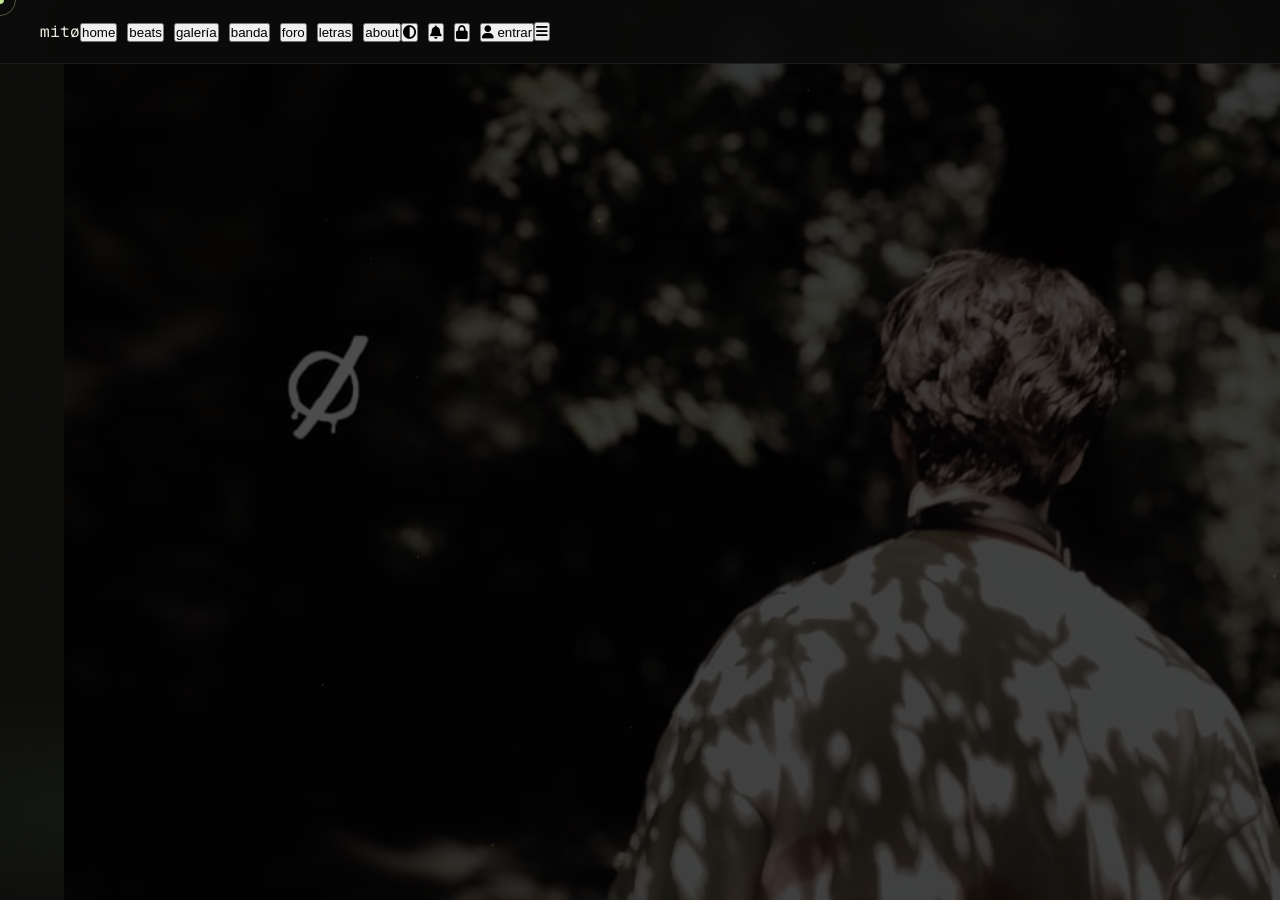
==== index.html @ f9896047 "Update index.html" ====
<!DOCTYPE html>
<html lang="es">
<head>
<meta charset="UTF-8">
<meta name="viewport" content="width=device-width, initial-scale=1.0">
<title>mitø</title>
<style>
/* CRITICAL CSS — carga inmediata */
*{box-sizing:border-box;margin:0;padding:0}
html,body{width:100%;height:100%;overflow:hidden;background:#0b0c0a;font-family:'Geist Mono',monospace;color:#e8eadc;-webkit-font-smoothing:antialiased}
.page{position:absolute;inset:0;opacity:0;pointer-events:none;overflow-y:auto;overflow-x:hidden}
.page.active{opacity:1;pointer-events:all}
#app{position:fixed;top:64px;left:0;right:0;bottom:0;z-index:10}
.top-nav{position:fixed;top:0;left:0;right:0;height:64px;z-index:500;display:flex;align-items:center;padding:0 40px;background:rgba(11,12,10,0.9);backdrop-filter:blur(20px);border-bottom:1px solid rgba(255,255,255,0.07)}
@media(max-width:768px){#app{top:56px;bottom:60px}.top-nav{height:56px;padding:0 16px}.mob-nav{display:flex!important}}
.mob-nav{display:none;position:fixed;bottom:0;left:0;right:0;z-index:500;background:rgba(11,12,10,0.95);border-top:1px solid rgba(255,255,255,0.07);height:60px;align-items:center;justify-content:space-around}
</style>
<link rel="preconnect" href="https://fonts.googleapis.com">
<link href="https://fonts.googleapis.com/css2?family=Instrument+Serif:ital@0;1&family=Geist+Mono:wght@300;400;500&display=swap" rel="stylesheet">
<link rel="stylesheet" href="https://cdnjs.cloudflare.com/ajax/libs/font-awesome/6.5.0/css/all.min.css">
<link rel="stylesheet" href="styles.css?v=2">
<script src="https://cdn.jsdelivr.net/npm/@supabase/supabase-js@2"></script>
</head>
<body>

<div class="noise"></div>
<div class="bg-gradient" id="bg-grad"></div>
<div id="mito-cursor"></div>
<div id="mito-cursor-ring"></div>

<!-- TOP NAV -->
<nav class="top-nav">
  <div class="nav-logo" onclick="go('home')">mit<span class="o">ø</span></div>
  <div class="nav-links">
    <button class="nav-link" onclick="go('home',this)">home</button>
    <button class="nav-link" onclick="go('beats',this)">beats</button>
    <button class="nav-link" onclick="go('galeria',this)">galería</button>
    <button class="nav-link" onclick="go('banda',this)">banda</button>
    <button class="nav-link" onclick="go('foro',this)">foro</button>
    <button class="nav-link" onclick="go('letras',this)">letras</button>
    <button class="nav-link" onclick="go('about',this)">about</button>
  </div>
  <div class="nav-right">
    <div id="online-dot" style="display:none" title="usuarios en línea">
      <span class="online-pulse"></span>
      <span id="online-count" style="font-size:10px;color:var(--text-dim)">0</span>
    </div>
    <button class="nav-icon-btn" onclick="toggleTheme()"><i class="fa-solid fa-circle-half-stroke"></i></button>
    <button class="nav-icon-btn" id="notif-btn" onclick="toggleNotificaciones()" style="position:relative">
      <i class="fa-solid fa-bell"></i>
      <span id="notif-badge" style="display:none;position:absolute;top:4px;right:4px;width:7px;height:7px;border-radius:50%;background:var(--accent)"></span>
    </button>
    <button class="nav-lock-btn" id="nav-lock-btn" onclick="openLogin('privado')"><i class="fa-solid fa-lock"></i></button>
    <button class="nav-auth-btn" id="btn-auth" onclick="go('auth')"><i class="fa-solid fa-user"></i> entrar</button>
  </div>
  <button class="nav-burger" onclick="toggleMobMenu()"><i class="fa-solid fa-bars"></i></button>
</nav>

<!-- MOBILE NAV -->
<nav class="mob-nav">
  <button class="mob-btn" onclick="go('home',this)"><i class="fa-solid fa-house"></i><span>home</span></button>
  <button class="mob-btn" onclick="go('beats',this)"><i class="fa-solid fa-music"></i><span>beats</span></button>
  <button class="mob-btn" onclick="go('galeria',this)"><i class="fa-solid fa-images"></i><span>galería</span></button>
  <button class="mob-btn" onclick="go('foro',this)"><i class="fa-solid fa-comments"></i><span>foro</span></button>
  <button class="mob-btn" onclick="go('letras',this)"><i class="fa-solid fa-microphone"></i><span>letras</span></button>
  <button class="mob-btn" id="mob-auth-btn" onclick="go('auth',this)"><i class="fa-solid fa-user"></i><span>yo</span></button>
</nav>

<!-- MOB DROPDOWN -->
<div id="mob-menu" style="display:none;position:fixed;top:56px;left:0;right:0;background:var(--bg2);border-bottom:1px solid var(--card-b);z-index:499;padding:8px 0">
  <button class="mob-menu-btn" onclick="go('banda',null,true)">banda</button>
  <button class="mob-menu-btn" onclick="go('about',null,true)">about</button>
  <button class="mob-menu-btn" onclick="go('soporte',null,true)">soporte</button>
  <button class="mob-menu-btn" id="mob-lock-btn" onclick="openLogin('privado');toggleMobMenu()"><i class="fa-solid fa-lock"></i> privado</button>
</div>

<main id="app">

<!-- HOME -->
<section id="home" class="page active">
  <div class="hero">
    <div class="hero-img-wrap">
      <img src="./hero.jpg" id="hero-img" class="hero-img" alt="" onerror="this.style.display='none'">
      <div class="hero-overlay"></div>
      <div class="hero-overlay2"></div>
    </div>
    <div class="hero-content">
      <p class="hero-tag">artista independiente · toledo</p>
      <h1 class="hero-title">mit<span class="o">ø</span></h1>
      <p class="hero-sub">beats experimentales. sonido propio.</p>
      <div class="hero-btns">
        <button class="btn-primary" onclick="go('beats',document.querySelector('.nav-link:nth-child(2)'))">
          <i class="fa-solid fa-play"></i> escuchar beats
        </button>
        <div class="social-row">
          <a href="https://open.spotify.com/intl-es/artist/4X30sxD8cwQIG0ahzSiaJV" target="_blank"><i class="fa-brands fa-spotify"></i></a>
          <a href="https://www.instagram.com/mit0.wav" target="_blank"><i class="fa-brands fa-instagram"></i></a>
          <a href="https://www.youtube.com/@mit%C3%B8wav" target="_blank"><i class="fa-brands fa-youtube"></i></a>
        </div>
      </div>
    </div>
  </div>
  <div class="home-beats-section">
    <div class="section-row">
      <h2 class="section-title">últimos beats</h2>
      <button class="link-btn" onclick="go('beats',document.querySelector('.nav-link:nth-child(2)'))">ver todos →</button>
    </div>
    <div id="home-beats" class="beats-list"></div>
  </div>
</section>

<!-- BEATS -->
<section id="beats" class="page">
  <div class="page-wrap">
    <div class="section-row" style="margin-bottom:28px">
      <h2 class="section-title">beats</h2>
      <button class="reload-btn" onclick="cargarBeats('beats-list',false)"><i class="fa-solid fa-rotate-right"></i></button>
    </div>
    <!-- FILTROS -->
    <div class="filters-bar">
      <div class="filter-search-wrap">
        <i class="fa-solid fa-magnifying-glass"></i>
        <input type="text" id="filter-nombre" placeholder="buscar beat..." class="filter-field" oninput="filtrarBeats()">
      </div>
      <div class="filter-row">
        <div class="filter-group">
          <label>bpm</label>
          <div class="filter-range">
            <input type="number" id="filter-bpm-min" placeholder="min" class="filter-field filter-sm" oninput="filtrarBeats()">
            <span>—</span>
            <input type="number" id="filter-bpm-max" placeholder="max" class="filter-field filter-sm" oninput="filtrarBeats()">
          </div>
        </div>
        <div class="filter-group">
          <label>tono</label>
          <select id="filter-tono" class="filter-field" onchange="filtrarBeats()">
            <option value="">todos</option>
            <option>Am</option><option>A</option><option>Bm</option><option>B</option>
            <option>Cm</option><option>C</option><option>Dm</option><option>D</option>
            <option>Em</option><option>E</option><option>Fm</option><option>F</option>
            <option>Gm</option><option>G</option><option>C#m</option><option>C#</option>
            <option>F#m</option><option>F#</option>
          </select>
        </div>
        <div class="filter-group">
          <label>género</label>
          <input type="text" id="filter-genero" placeholder="trap, lo-fi..." class="filter-field" oninput="filtrarBeats()">
        </div>
        <button class="filter-clear" onclick="resetFiltros()">✕ limpiar</button>
      </div>
      <p id="filter-results" style="font-size:10px;color:var(--accent);min-height:14px;margin-top:4px"></p>
    </div>
    <div id="beats-list" class="beats-list"></div>
  </div>
</section>

<!-- GALERÍA -->
<section id="galeria" class="page">
  <div class="page-wrap">
    <div class="section-row" style="margin-bottom:28px">
      <h2 class="section-title">galería</h2>
      <button class="reload-btn" onclick="cargarGaleria()"><i class="fa-solid fa-rotate-right"></i></button>
    </div>
    <div id="galeria-grid" class="galeria-grid"></div>
  </div>
</section>

<!-- BANDA -->
<section id="banda" class="page">
  <div class="page-wrap">
    <h2 class="section-title" style="margin-bottom:28px">la banda</h2>
    <div id="banda-grid" class="banda-grid"></div>
    <div class="card" style="margin-top:8px">
      <h3 style="font-family:'Instrument Serif',serif;font-style:italic;font-size:20px;margin-bottom:4px">únete a la banda</h3>
      <p style="font-size:11px;color:var(--text-dim);margin-bottom:16px">¿crees que encajas? mándanos tu solicitud</p>
      <div id="solicitud-content"></div>
    </div>
  </div>
</section>

<!-- FORO -->
<section id="foro" class="page">
  <div class="page-wrap"><div id="foro-content"></div></div>
</section>

<!-- LETRAS -->
<section id="letras" class="page">
  <div class="page-wrap">
    <div class="section-row" style="margin-bottom:28px">
      <h2 class="section-title">letras</h2>
      <button class="reload-btn" onclick="cargarLetras()"><i class="fa-solid fa-rotate-right"></i></button>
    </div>
    <div id="letras-list"></div>
  </div>
</section>

<!-- ABOUT -->
<section id="about" class="page">
  <div class="about-layout">
    <div class="about-img-col">
      <img src="./hero.jpg" class="about-img" alt="" onerror="this.style.display='none'">
    </div>
    <div class="about-text-col">
      <p class="hero-tag">sobre mí</p>
      <h2 class="about-title">mit<span class="o">ø</span></h2>
      <p class="about-bio">Soy <strong>mitø</strong>, productor y artista independiente de Toledo.<br><br>Hago música personal que normalmente trata de tener un significado profundo detrás. Priorizo hablar de cosas personales y no inventadas, buscando expresarme y sentirme conectado con la gente que me escuche.</p>
      <div class="social-row">
        <a href="https://open.spotify.com/intl-es/artist/4X30sxD8cwQIG0ahzSiaJV" target="_blank"><i class="fa-brands fa-spotify"></i></a>
        <a href="https://www.instagram.com/mit0.wav" target="_blank"><i class="fa-brands fa-instagram"></i></a>
        <a href="https://www.youtube.com/@mit%C3%B8wav" target="_blank"><i class="fa-brands fa-youtube"></i></a>
      </div>
    </div>
  </div>
</section>

<!-- SOPORTE -->
<section id="soporte" class="page">
  <div class="page-wrap" style="max-width:520px">
    <h2 class="section-title" style="margin-bottom:8px">soporte</h2>
    <p style="font-size:13px;color:var(--text-dim);margin-bottom:32px">¿algo no funciona? escríbeme.</p>
    <div style="display:flex;flex-direction:column;gap:10px">
      <a href="mailto:mit0wavv@gmail.com?subject=mitø web — soporte" class="soporte-opt">
        <div class="soporte-icon"><i class="fa-solid fa-envelope"></i></div>
        <div><div style="font-family:'Instrument Serif',serif;font-style:italic;font-size:16px">email</div><div style="font-size:11px;color:var(--text-dim);margin-top:2px">mit0wavv@gmail.com</div></div>
      </a>
      <a href="https://www.instagram.com/mit0.wav" target="_blank" class="soporte-opt">
        <div class="soporte-icon"><i class="fa-brands fa-instagram"></i></div>
        <div><div style="font-family:'Instrument Serif',serif;font-style:italic;font-size:16px">instagram</div><div style="font-size:11px;color:var(--text-dim);margin-top:2px">@mit0.wav</div></div>
      </a>
    </div>
  </div>
</section>

<!-- AUTH -->
<section id="auth" class="page">
  <div class="auth-wrap">
    <div class="auth-card">
      <div class="auth-logo">mit<span class="o">ø</span></div>
      <p style="text-align:center;font-size:11px;color:var(--text-dim);margin-top:-8px">comunidad · únete</p>
      <div class="auth-tabs">
        <button class="auth-tab active" onclick="switchAuthTab('login',this)">entrar</button>
        <button class="auth-tab" onclick="switchAuthTab('register',this)">registrarse</button>
      </div>
      <div id="auth-login" class="auth-form">
        <input type="text" id="login-email" placeholder="email o usuario" class="field" onkeydown="if(event.key==='Enter')document.getElementById('login-password').focus()">
        <input type="password" id="login-password" placeholder="contraseña" class="field" onkeydown="if(event.key==='Enter')doLogin()">
        <button class="btn-primary full" onclick="doLogin()">entrar</button>
        <button onclick="abrirOlvidePass()" class="link-btn" style="text-align:center">¿olvidaste tu contraseña?</button>
        <p class="auth-msg" id="login-msg"></p>
      </div>
      <div id="auth-reset" class="auth-form" style="display:none;flex-direction:column;gap:10px">
        <p style="font-size:11px;color:var(--text-dim);text-align:center;line-height:1.7">introduce tu email y te mandamos un enlace.</p>
        <input type="email" id="reset-email" placeholder="tu email" class="field">
        <button class="btn-primary full" onclick="doReset()">enviar enlace</button>
        <button onclick="cerrarReset()" class="link-btn" style="text-align:center">← volver</button>
        <p class="auth-msg" id="reset-msg"></p>
      </div>
      <div id="auth-register" class="auth-form hidden">
        <input type="email" id="reg-email" placeholder="email" class="field">
        <input type="text" id="reg-username" placeholder="nombre de usuario" class="field">
        <input type="password" id="reg-password" placeholder="contraseña (mín. 6)" class="field">
        <button class="btn-primary full" onclick="doRegister()">crear cuenta</button>
        <p class="auth-msg" id="reg-msg"></p>
      </div>
    </div>
  </div>
</section>

<!-- PERFIL -->
<section id="perfil" class="page">
  <div class="page-wrap" style="max-width:560px"><div id="perfil-content"></div></div>
</section>

<!-- PRIVADO -->
<section id="privado" class="page">
  <div class="privado-wrap">
    <div class="privado-sidebar">
      <div class="privado-logo"><i class="fa-solid fa-lock-open"></i> zona privada</div>
      <nav class="privado-nav">
        <button class="p-nav-btn active" onclick="switchPrivado('beats',this)"><i class="fa-solid fa-music"></i> beats</button>
        <button class="p-nav-btn" onclick="switchPrivado('galeria-priv',this)"><i class="fa-solid fa-images"></i> subir foto</button>
        <button class="p-nav-btn" onclick="switchPrivado('galeria-edit',this)"><i class="fa-solid fa-pen-to-square"></i> editar galería</button>
        <button class="p-nav-btn" onclick="switchPrivado('ambient',this)"><i class="fa-solid fa-headphones"></i> música fondo</button>
        <button class="p-nav-btn" onclick="switchPrivado('letras-priv',this)"><i class="fa-solid fa-microphone"></i> letras</button>
        <button class="p-nav-btn" onclick="switchPrivado('accesos',this)"><i class="fa-solid fa-key"></i> accesos</button>
        <button class="p-nav-btn" onclick="switchPrivado('banda-priv',this)"><i class="fa-solid fa-users"></i> banda</button>
        <button class="p-nav-btn" onclick="switchPrivado('solicitudes',this)"><i class="fa-solid fa-inbox"></i> solicitudes</button>
        <button class="p-nav-btn" onclick="switchPrivado('todos-beats',this)"><i class="fa-solid fa-list"></i> todos los beats</button>
      </nav>
      <button class="btn-secondary" onclick="go('home')" style="margin-top:auto;width:100%;font-size:10px">← salir</button>
    </div>
    <div class="privado-content">

      <div class="p-panel active" id="panel-beats">
        <h2 class="p-title">subir beat</h2>
        <div class="upload-form">
          <div class="field-row"><input type="text" id="beat-title" placeholder="nombre del beat" class="field"><input type="text" id="beat-genre" placeholder="género" class="field"></div>
          <div class="field-row"><input type="number" id="beat-bpm" placeholder="bpm" class="field" style="max-width:100px"><input type="text" id="beat-tono" placeholder="tono (Am)" class="field" style="max-width:100px"></div>
          <div class="insps-wrap"><div class="insps-tags" id="insps-tags"></div>
            <div class="field-row"><input type="text" id="insp-input" placeholder="añadir inspiración..." class="field" onkeydown="if(event.key==='Enter'||event.key===','){event.preventDefault();añadirInsp()}"><button class="btn-secondary" onclick="añadirInsp()"><i class="fa-solid fa-plus"></i></button></div>
          </div>
          <label class="file-label" onclick="abrirCrop('cover')"><i class="fa-solid fa-image"></i><span id="cover-name-label">cover 1:1 — click para recortar</span></label>
          <label class="file-label"><i class="fa-solid fa-file-audio"></i><span id="file-name-label">elige un archivo de audio</span><input type="file" id="audio-file" accept="audio/*" onchange="updateFileName(this)"></label>
          <div class="vis-row">
            <span style="font-size:10px;color:var(--text-dim)">visibilidad:</span>
            <button class="vis-btn active" id="vis-publico" onclick="setVisibilidad(false)"><i class="fa-solid fa-globe"></i> público</button>
            <button class="vis-btn" id="vis-privado" onclick="setVisibilidad(true)"><i class="fa-solid fa-lock"></i> privado</button>
          </div>
          <button class="btn-primary" onclick="subirBeat()">subir beat 🔥</button>
        </div>
      </div>

      <div class="p-panel" id="panel-galeria-priv">
        <h2 class="p-title">subir a galería</h2>
        <div class="upload-form">
          <div class="vis-row">
            <button class="vis-btn active" id="galeria-tipo-foto" onclick="setGaleriaTipo('foto')"><i class="fa-solid fa-image"></i> foto</button>
            <button class="vis-btn" id="galeria-tipo-video" onclick="setGaleriaTipo('video')"><i class="fa-solid fa-video"></i> vídeo</button>
          </div>
          <div id="galeria-foto-input"><label class="file-label" onclick="abrirCrop('galeria')"><i class="fa-solid fa-image"></i><span id="galeria-file-label">elige una foto — recorte libre</span></label></div>
          <div id="galeria-video-input" style="display:none"><label class="file-label"><i class="fa-solid fa-video"></i><span id="galeria-video-label">elige un vídeo</span><input type="file" id="galeria-video" accept="video/*" onchange="document.getElementById('galeria-video-label').textContent=this.files[0]?.name||'elige un vídeo'"></label></div>
          <input type="text" id="galeria-caption" placeholder="descripción (opcional)" class="field">
          <button class="btn-primary" onclick="subirGaleria()">subir</button>
        </div>
      </div>

      <div class="p-panel" id="panel-galeria-edit">
        <h2 class="p-title">editar galería</h2>
        <div id="galeria-admin-list" class="galeria-admin-grid"></div>
      </div>

      <div class="p-panel" id="panel-ambient">
        <h2 class="p-title">música de fondo</h2>
        <div class="upload-form">
          <input type="text" id="ambient-title" placeholder="título de la canción" class="field">
          <label class="file-label"><i class="fa-solid fa-file-audio"></i><span id="ambient-file-label">elige un audio</span><input type="file" id="ambient-file" accept="audio/*" onchange="document.getElementById('ambient-file-label').textContent=this.files[0]?.name||'elige un audio'"></label>
          <button class="btn-primary" onclick="subirAmbient()">añadir canción</button>
        </div>
      </div>

      <div class="p-panel" id="panel-letras-priv">
        <h2 class="p-title">letras</h2>
        <div class="upload-form" style="margin-bottom:24px">
          <div class="field-row"><input type="text" id="letra-titulo" placeholder="título de la canción" class="field"><input type="text" id="letra-artista" placeholder="artista (mitø por defecto)" class="field"></div>
          <input type="url" id="letra-enlace" placeholder="enlace a spotify, youtube... (opcional)" class="field">
          <label class="file-label" onclick="abrirCrop('letra-cover')"><i class="fa-solid fa-image"></i><span id="letra-cover-label">portada 1:1 — click para recortar</span></label>
          <textarea id="letra-texto" placeholder="escribe la letra aquí, verso a verso..." class="field" rows="12" style="font-family:'Instrument Serif',serif;font-size:14px;line-height:1.9;resize:vertical;min-height:200px"></textarea>
          <button class="btn-primary" onclick="subirLetra()"><i class="fa-solid fa-paper-plane"></i> publicar letra</button>
          <p class="auth-msg" id="letra-msg"></p>
        </div>
        <div id="letras-admin-list" class="stack-list"></div>
      </div>

      <div class="p-panel" id="panel-accesos">
        <h2 class="p-title">accesos privados</h2>
        <div class="upload-form" style="margin-bottom:16px">
          <div class="field-row"><input type="email" id="nuevo-acceso-email" placeholder="email@ejemplo.com" class="field"><button class="btn-primary" onclick="añadirAcceso()" style="white-space:nowrap"><i class="fa-solid fa-plus"></i></button></div>
          <p class="auth-msg" id="acceso-msg"></p>
        </div>
        <div id="accesos-list" class="stack-list"></div>
      </div>

      <div class="p-panel" id="panel-banda-priv">
        <h2 class="p-title">miembros de la banda</h2>
        <div class="upload-form" style="margin-bottom:16px">
          <div class="field-row"><input type="email" id="banda-email" placeholder="email del miembro" class="field"><button class="btn-primary" onclick="añadirMiembroBanda()" style="white-space:nowrap"><i class="fa-solid fa-user-plus"></i></button></div>
          <p class="auth-msg" id="banda-msg"></p>
        </div>
      </div>

      <div class="p-panel" id="panel-solicitudes">
        <h2 class="p-title">solicitudes</h2>
        <div id="solicitudes-admin" class="stack-list"></div>
      </div>

      <div class="p-panel" id="panel-todos-beats">
        <h2 class="p-title">todos los beats</h2>
        <div id="admin-list" class="beats-list"></div>
      </div>

    </div>
  </div>
</section>

</main>

<!-- OVERLAYS -->
<div id="login-overlay" onclick="if(event.target===this)cerrarLogin()">
  <div id="login-box">
    <button class="close-btn" onclick="cerrarLogin()">✕</button>
    <div class="lock-icon"><i class="fa-solid fa-lock"></i></div>
    <h2 style="font-family:'Instrument Serif',serif;font-style:italic;font-size:22px;font-weight:400">acceso privado</h2>
    <p style="font-size:10px;color:var(--text-dim)">solo para la banda</p>
    <input type="password" id="clave-input" placeholder="clave secreta" class="field" style="text-align:center" onkeydown="if(event.key==='Enter')comprobarClave()">
    <button class="btn-primary" style="width:100%;justify-content:center" onclick="comprobarClave()">entrar</button>
    <p id="error-msg" style="font-size:11px;color:#ff6b6b;min-height:14px"></p>
  </div>
</div>

<div id="lightbox" onclick="cerrarLightbox()">
  <button class="lightbox-close" onclick="cerrarLightbox()">✕</button>
  <img id="lightbox-img" src="" alt="">
  <video id="lightbox-video" controls style="display:none;max-width:90vw;max-height:78vh;border-radius:10px"></video>
  <p id="lightbox-caption" style="font-size:11px;color:var(--text-dim)"></p>
</div>

<div id="beat-overlay" onclick="if(event.target===this)cerrarBeatOverlay()">
  <div id="beat-detail-content" class="beat-detail"></div>
</div>

<div id="crop-overlay">
  <p id="crop-hint" style="font-size:10px;color:var(--text-dim);text-align:center"></p>
  <div class="crop-container"><canvas id="crop-canvas"></canvas><div class="crop-selection" id="crop-selection" style="display:none"></div></div>
  <div style="display:flex;gap:8px">
    <button class="btn-primary" onclick="confirmarCrop()"><i class="fa-solid fa-crop"></i> recortar</button>
    <button class="btn-secondary" onclick="cerrarCrop()">cancelar</button>
  </div>
</div>

<div id="post-overlay" onclick="if(event.target===this)cerrarPostOverlay()">
  <div class="modal-box">
    <button class="close-btn" onclick="cerrarPostOverlay()">✕</button>
    <h2 class="p-title">nueva publicación</h2>
    <div class="upload-form">
      <select id="post-categoria" class="field"></select>
      <input type="text" id="post-titulo" placeholder="título del post" class="field">
      <textarea id="post-contenido" placeholder="¿qué quieres compartir?" class="field" rows="4" style="resize:vertical;min-height:100px;font-family:'Geist Mono',monospace"></textarea>
      <div id="post-img-preview"></div>
      <label class="file-label"><i class="fa-solid fa-image"></i><span>añadir imagen (opcional)</span><input type="file" id="post-img-file" accept="image/*" onchange="previewPostImg(this)"></label>
      <button class="btn-primary" onclick="crearPost()"><i class="fa-solid fa-paper-plane"></i> publicar</button>
      <p class="auth-msg" id="post-msg"></p>
    </div>
  </div>
</div>

<div id="miembro-overlay" onclick="if(event.target===this)cerrarMiembro()" style="position:fixed;inset:0;z-index:7100;background:rgba(0,0,0,0.88);backdrop-filter:blur(20px);opacity:0;pointer-events:none;transition:opacity 0.25s;overflow-y:auto">
  <div id="miembro-content" style="max-width:520px;margin:0 auto;padding:48px 28px 80px"></div>
</div>

<div id="dm-overlay" onclick="if(event.target===this)cerrarDM()" style="position:fixed;inset:0;z-index:7200;background:rgba(0,0,0,0.85);backdrop-filter:blur(16px);display:flex;justify-content:center;align-items:center;opacity:0;pointer-events:none;transition:opacity 0.25s;padding:20px">
  <div class="dm-box">
    <div class="dm-header"><button onclick="cerrarDM()" class="back-btn"><i class="fa-solid fa-arrow-left"></i></button><span id="dm-title" style="font-family:'Instrument Serif',serif;font-style:italic;font-size:18px"></span><div></div></div>
    <div id="dm-messages" class="dm-messages"></div>
    <div class="dm-input-row"><input type="text" id="dm-input" placeholder="escribe un mensaje..." class="field" onkeydown="if(event.key==='Enter')enviarDM()" style="flex:1"><button class="btn-primary" onclick="enviarDM()"><i class="fa-solid fa-paper-plane"></i></button></div>
  </div>
</div>

<div id="letra-overlay" onclick="if(event.target===this)cerrarLetraOverlay()" style="position:fixed;inset:0;z-index:7000;background:rgba(0,0,0,0.92);backdrop-filter:blur(24px);opacity:0;pointer-events:none;transition:opacity 0.25s;overflow-y:auto">
  <div id="letra-content" style="max-width:640px;margin:0 auto;padding:48px 28px 80px"></div>
</div>

<div id="notif-panel" style="display:none;position:fixed;top:72px;right:16px;width:300px;max-height:400px;overflow-y:auto;background:var(--bg2);border:1px solid var(--card-b);border-radius:16px;z-index:600;box-shadow:0 8px 40px rgba(0,0,0,0.4)">
  <div style="padding:14px 16px;border-bottom:1px solid var(--card-b);display:flex;align-items:center;justify-content:space-between">
    <span style="font-family:'Instrument Serif',serif;font-style:italic;font-size:16px">notificaciones</span>
    <button onclick="marcarTodasLeidas()" style="background:none;border:none;color:var(--text-dim);font-family:'Geist Mono',monospace;font-size:10px;cursor:pointer">marcar leídas</button>
  </div>
  <div id="notif-list"></div>
</div>

<div id="mini-player" style="display:none">
  <div class="mp-icon" onclick="mpToggle()"><i class="fa-solid fa-music" id="mp-play-btn"></i></div>
  <div class="mp-content">
    <div class="mp-info"><div class="mp-title" id="mp-title">—</div><div style="font-size:9px;color:var(--text-dim)">música de fondo</div></div>
    <div class="mp-controls">
      <button class="mp-btn" onclick="mpPrev()"><i class="fa-solid fa-backward-step"></i></button>
      <button class="mp-btn" id="mp-toggle" onclick="mpToggle()"><i class="fa-solid fa-pause"></i></button>
      <button class="mp-btn" onclick="mpNext()"><i class="fa-solid fa-forward-step"></i></button>
      <div style="display:flex;align-items:center;gap:5px;margin-left:4px">
        <i class="fa-solid fa-volume-high" id="mp-vol-icon" style="font-size:11px;color:var(--text-dim)"></i>
        <input type="range" min="0" max="1" step="0.05" value="0.05" oninput="mpVolume(this.value)" class="mp-slider">
      </div>
    </div>
  </div>
</div>

<script src="script.js?v=2"></script>
<script src="sounds.js?v=2"></script>
</body>
</html>
---- styles.css ----
/* =============================================
   mitø — styles.css
   vibe: cielo · espacioso · minimal · beatstars
   ============================================= */

@import url('https://fonts.googleapis.com/css2?family=Instrument+Serif:ital@0;1&family=Geist+Mono:wght@300;400;500&display=swap');

:root {
  --accent:      #c8f0a0;
  --accent-dim:  color-mix(in srgb, var(--accent) 16%, transparent);
  --accent-mid:  color-mix(in srgb, var(--accent) 35%, transparent);
  --bg:          #0b0c0a;
  --bg2:         #111310;
  --bg3:         #171916;
  --card:        rgba(255,255,255,0.04);
  --card-b:      rgba(255,255,255,0.08);
  --text:        #e8eadc;
  --text-dim:    rgba(232,234,220,0.38);
  --text-mid:    rgba(232,234,220,0.62);
  --shadow:      rgba(0,0,0,0.5);
  --nav-w:       64px;
  --r:           14px;
  --r-lg:        22px;
  --r-xl:        32px;
  --max:         900px;
  --cursor-color: var(--accent);
}

/* MODO CLARO — limpio y aireado */
body.tema-claro {
  --bg:       #fafafa;
  --bg2:      #f2f2f2;
  --bg3:      #e8e8e8;
  --card:     rgba(0,0,0,0.03);
  --card-b:   rgba(0,0,0,0.08);
  --text:     #0f0f0f;
  --text-dim: rgba(15,15,15,0.4);
  --text-mid: rgba(15,15,15,0.65);
  --shadow:   rgba(0,0,0,0.06);
}
body.tema-claro .bg-gradient {
  background:
    radial-gradient(ellipse 50% 35% at 85% 0%, color-mix(in srgb, var(--accent) 15%, transparent) 0%, transparent 55%),
    radial-gradient(ellipse 40% 30% at 10% 95%, color-mix(in srgb, var(--accent) 8%, transparent) 0%, transparent 50%);
}
body.tema-claro .noise { opacity: 0; }
body.tema-claro .side-nav { background: rgba(250,250,250,0.95); border-color: rgba(0,0,0,0.06); }
body.tema-claro .mobile-bottom-nav { background: rgba(250,250,250,0.96); border-color: rgba(0,0,0,0.06); }
body.tema-claro .field { background: #ffffff; border-color: rgba(0,0,0,0.1); }
body.tema-claro .beats-filters { background: rgba(0,0,0,0.02); }
body.tema-claro .upload-box { background: rgba(0,0,0,0.02); }
body.tema-claro .auth-box { background: #ffffff; box-shadow: 0 8px 48px rgba(0,0,0,0.08); }
body.tema-claro .hero-img { filter: brightness(0.5) saturate(0.5); }

*, *::before, *::after { box-sizing: border-box; margin: 0; padding: 0; }
html { scroll-behavior: smooth; }
html, body {
  width: 100%; height: 100%; overflow: hidden;
  background: var(--bg);
  font-family: 'Geist Mono', monospace;
  color: var(--text);
  -webkit-font-smoothing: antialiased;
}

/* ── NOISE + BG ── */
.noise {
  position: fixed; inset: 0; z-index: 0; pointer-events: none; opacity: 0.022;
  background-image: url("data:image/svg+xml,%3Csvg viewBox='0 0 200 200' xmlns='http://www.w3.org/2000/svg'%3E%3Cfilter id='n'%3E%3CfeTurbulence type='fractalNoise' baseFrequency='0.85' numOctaves='4' stitchTiles='stitch'/%3E%3C/filter%3E%3Crect width='100%25' height='100%25' filter='url(%23n)'/%3E%3C/svg%3E");
  background-size: 160px;
}
.bg-gradient {
  position: fixed; inset: 0; z-index: 0; pointer-events: none;
  background:
    radial-gradient(ellipse 55% 40% at 75% 5%, color-mix(in srgb, var(--accent) 7%, transparent) 0%, transparent 65%),
    radial-gradient(ellipse 35% 25% at 5% 90%, color-mix(in srgb, var(--accent) 4%, transparent) 0%, transparent 55%);
  transition: background 0.8s ease;
}

/* ── CURSOR ── */
#mito-cursor {
  position: fixed; pointer-events: none; z-index: 99999;
  width: 8px; height: 8px; border-radius: 50%;
  background: var(--cursor-color);
  transform: translate(-50%,-50%);
  transition: width 0.18s, height 0.18s, background 0.3s;
  mix-blend-mode: difference;
}
#mito-cursor-ring {
  position: fixed; pointer-events: none; z-index: 99998;
  width: 32px; height: 32px; border-radius: 50%;
  border: 1px solid color-mix(in srgb, var(--cursor-color) 35%, transparent);
  transform: translate(-50%,-50%);
  transition: left 0.1s ease-out, top 0.1s ease-out, width 0.18s, height 0.18s, border-color 0.3s;
}
body.cursor-hover #mito-cursor { width: 14px; height: 14px; }
body.cursor-hover #mito-cursor-ring { width: 48px; height: 48px; }
@media (hover: none) { #mito-cursor, #mito-cursor-ring { display: none; } }
@media (hover: hover) { *:not(input):not(textarea):not(select) { cursor: none !important; } }

/* ── SIDE NAV ── */
.side-nav {
  position: fixed; left: 0; top: 0; bottom: 0;
  width: var(--nav-w); z-index: 500;
  display: flex; flex-direction: column; align-items: center;
  padding: 24px 0;
  background: color-mix(in srgb, var(--bg) 88%, transparent);
  backdrop-filter: blur(24px) saturate(1.4);
  border-right: 1px solid var(--card-b);
  transition: width 0.3s cubic-bezier(.2,.8,.2,1);
  overflow: hidden;
}
.side-nav:hover { width: 190px; box-shadow: 4px 0 40px var(--shadow); }

.side-logo {
  font-family: 'Instrument Serif', serif; font-style: italic;
  font-size: 22px; letter-spacing: -0.5px;
  cursor: pointer; color: var(--text); user-select: none;
  margin-bottom: 32px; white-space: nowrap; padding: 0 20px;
  transition: opacity 0.2s;
}
.side-logo:hover { opacity: 0.7; }
.side-logo .o { color: var(--accent); }

.side-links { display: flex; flex-direction: column; gap: 3px; flex: 1; width: 100%; padding: 0 8px; }

.side-btn {
  display: flex; align-items: center; gap: 14px;
  padding: 11px 12px; border-radius: 10px;
  background: none; border: none;
  color: var(--text-dim); cursor: pointer;
  font-family: 'Geist Mono', monospace; font-size: 11px; letter-spacing: 0.3px;
  transition: all 0.15s; white-space: nowrap; width: 100%; position: relative;
}
.side-btn i { font-size: 15px; flex-shrink: 0; width: 20px; text-align: center; }
.side-btn:hover { color: var(--text); background: var(--card); }
.side-btn.active { color: var(--accent); background: var(--accent-dim); }
.side-btn .btn-label { opacity: 0; transition: opacity 0.2s; }
.side-nav:hover .btn-label { opacity: 1; }

.side-bottom { width: 100%; padding: 0 8px; display: flex; flex-direction: column; gap: 3px; }
.side-auth-btn {
  display: flex; align-items: center; gap: 14px;
  padding: 11px 12px; border-radius: 10px;
  background: var(--accent-dim); border: 1px solid var(--accent-dim);
  color: var(--accent); cursor: pointer;
  font-family: 'Geist Mono', monospace; font-size: 11px;
  transition: all 0.15s; white-space: nowrap; width: 100%;
}
.side-auth-btn i { font-size: 14px; flex-shrink: 0; width: 20px; text-align: center; }
.side-auth-btn:hover { background: var(--accent-mid); }
.side-auth-btn .btn-label { opacity: 0; transition: opacity 0.2s; }
.side-nav:hover .side-auth-btn .btn-label { opacity: 1; }
.side-theme {
  display: flex; align-items: center; justify-content: center;
  width: 40px; height: 40px; border-radius: 50%;
  background: none; border: 1px solid var(--card-b);
  color: var(--text-dim); cursor: pointer; font-size: 14px;
  transition: all 0.2s; margin: 4px auto 0; flex-shrink: 0;
}
.side-theme:hover { color: var(--accent); border-color: var(--accent-dim); }
.lock-btn { border: 1px solid var(--accent-dim) !important; }

/* ── MAIN APP ── */
#app { position: fixed; top: 0; left: var(--nav-w); right: 0; bottom: 0; z-index: 10; }
.page {
  position: absolute; inset: 0; overflow-y: auto; overflow-x: hidden;
  opacity: 0; pointer-events: none;
  transition: opacity 0.4s ease, transform 0.4s cubic-bezier(.2,.8,.2,1);
  scrollbar-width: thin; scrollbar-color: var(--card-b) transparent;
}
.page::-webkit-scrollbar { width: 3px; }
.page::-webkit-scrollbar-thumb { background: var(--card-b); border-radius: 10px; }
.page.slide-from-right  { transform: translateX(32px); }
.page.slide-from-left   { transform: translateX(-32px); }
.page.slide-from-bottom { transform: translateY(24px); }
.page.active { opacity: 1; transform: translate(0) !important; pointer-events: all; }

/* ── HERO ── */
.hero {
  position: relative; min-height: 100vh;
  display: flex; align-items: flex-end; padding: 60px 64px;
  overflow: hidden;
}
.hero-img-wrap { position: absolute; inset: 0; overflow: hidden; }
.hero-img {
  width: 100%; height: 100%; object-fit: cover; object-position: center 20%;
  filter: brightness(0.3) saturate(0.6);
  transform: scale(1.06);
  transition: transform 0.08s ease-out;
}
.hero-img-overlay {
  position: absolute; inset: 0;
  background: linear-gradient(135deg, color-mix(in srgb, var(--bg) 80%, transparent) 0%, transparent 55%, color-mix(in srgb, var(--bg) 50%, transparent) 100%);
}
.hero-img-overlay2 { position: absolute; inset: 0; background: linear-gradient(to top, var(--bg) 0%, transparent 50%); }

.hero-text { position: relative; z-index: 2; max-width: 700px; width: 100%; }
.hero-eyebrow { display: flex; align-items: center; gap: 12px; margin-bottom: 18px; }
.hero-eyebrow-line { width: 28px; height: 1px; background: var(--accent); opacity: 0.6; }
.hero-eyebrow span { font-size: 10px; letter-spacing: 3px; color: var(--accent); opacity: 0.8; }
.hero-title {
  font-family: 'Instrument Serif', serif; font-style: italic;
  font-size: clamp(80px, 16vw, 160px);
  line-height: 0.88; letter-spacing: -4px; color: var(--text); margin-bottom: 22px;
}
.hero-title .o { color: var(--accent); }
.hero-desc { font-size: 14px; color: var(--text-dim); letter-spacing: 0.2px; margin-bottom: 36px; line-height: 1.8; font-weight: 300; max-width: 400px; }
.hero-btns { display: flex; align-items: center; gap: 16px; flex-wrap: wrap; }

/* ── BOTONES ── */
.btn-primary {
  padding: 12px 26px; background: var(--accent); color: #0b0c0a;
  border: none; border-radius: 100px;
  font-family: 'Geist Mono', monospace; font-size: 11px; font-weight: 500; letter-spacing: 0.5px;
  cursor: pointer; transition: all 0.2s;
  display: inline-flex; align-items: center; gap: 8px; white-space: nowrap;
}
.btn-primary:hover { filter: brightness(1.1); transform: translateY(-2px); box-shadow: 0 10px 30px color-mix(in srgb, var(--accent) 25%, transparent); }
.btn-primary:disabled { opacity: 0.4; cursor: not-allowed; transform: none; box-shadow: none; }
.btn-secondary {
  padding: 11px 22px; background: var(--card); color: var(--text-mid);
  border: 1px solid var(--card-b); border-radius: 100px;
  font-family: 'Geist Mono', monospace; font-size: 11px;
  cursor: pointer; transition: all 0.2s;
  display: inline-flex; align-items: center; gap: 7px;
}
.btn-secondary:hover { border-color: var(--accent-dim); color: var(--text); }
.full { width: 100%; justify-content: center; }
.link-btn { background: none; border: none; color: var(--text-dim); font-family: 'Geist Mono', monospace; font-size: 11px; cursor: pointer; transition: color 0.2s; }
.link-btn:hover { color: var(--accent); }

/* ── SOCIAL ── */
.social-row { display: flex; gap: 16px; align-items: center; }
.social-row a { color: var(--text-dim); font-size: 18px; text-decoration: none; transition: all 0.2s; }
.social-row a:hover { color: var(--accent); transform: translateY(-2px); }

/* ── SECTIONS ── */
.home-section { padding: 64px 72px 80px; }
.section-header {
  display: flex; align-items: center; justify-content: space-between;
  gap: 12px; margin-bottom: 28px;
  padding-bottom: 16px; border-bottom: 1px solid var(--card-b); flex-wrap: wrap;
}
.section-header h2, .section-header h3 {
  font-family: 'Instrument Serif', serif; font-style: italic;
  font-size: 26px; letter-spacing: -0.5px; font-weight: 400; color: var(--text);
}
.section-sub { font-size: 10px; color: var(--text-dim); margin-top: 3px; width: 100%; }
.badge { font-family: 'Geist Mono', monospace; font-size: 8px; letter-spacing: 1px; background: var(--accent); color: #0b0c0a; padding: 3px 9px; border-radius: 100px; font-weight: 500; }
.page-wrap { max-width: var(--max); margin: 0 auto; padding: 52px 64px 100px; }

/* ── BEATS ── */
.beats-grid { display: flex; flex-direction: column; gap: 2px; }

.beat-card {
  display: grid;
  grid-template-columns: 28px 80px 220px 1fr auto;
  align-items: center; gap: 20px;
  padding: 18px 24px; border-radius: var(--r);
  transition: background 0.18s, box-shadow 0.18s;
  cursor: pointer; min-width: 0;
  border-bottom: 1px solid var(--card-b);
}
.beat-card:last-child { border-bottom: none; }
.beat-card:hover { background: var(--card); border-color: transparent; }
.beat-card.is-playing {
  background: color-mix(in srgb, var(--accent) 5%, transparent);
  border-color: transparent;
}
.beat-num { font-size: 12px; color: var(--text-dim); text-align: right; font-variant-numeric: tabular-nums; }
.beat-cover { width: 80px; height: 80px; border-radius: 12px; object-fit: cover; border: 1px solid var(--card-b); display: block; box-shadow: 0 4px 16px var(--shadow); }
.beat-cover-placeholder { width: 80px; height: 80px; border-radius: 12px; background: var(--bg3); border: 1px solid var(--card-b); display: flex; align-items: center; justify-content: center; color: var(--text-dim); font-size: 26px; }
.beat-info { min-width: 0; }
.beat-info h3 { font-family: 'Instrument Serif', serif; font-style: italic; font-size: 21px; font-weight: 400; color: var(--text); white-space: nowrap; overflow: hidden; text-overflow: ellipsis; letter-spacing: -0.3px; }
.beat-info-genre { font-size: 11px; color: var(--text-dim); margin-top: 3px; }
.beat-meta-tags { display: flex; gap: 5px; margin-top: 6px; flex-wrap: wrap; }
.beat-meta-tag { font-size: 9px; padding: 2px 9px; border: 1px solid var(--card-b); border-radius: 100px; color: var(--text-dim); white-space: nowrap; }
.beat-meta-tag.bpm { border-color: var(--accent-dim); color: var(--accent); }
.beat-insps { display: flex; gap: 4px; margin-top: 5px; flex-wrap: wrap; }
.beat-insp-tag { font-size: 9px; padding: 2px 9px; border-radius: 100px; background: var(--card); border: 1px solid var(--card-b); color: var(--text-dim); }
.beat-priv-tag { font-size: 9px; padding: 2px 9px; border-radius: 100px; background: var(--accent-dim); color: var(--accent); flex-shrink: 0; }

/* ── PLAYER / VISUALIZER ── */
.custom-player { display: flex; align-items: center; gap: 16px; min-width: 0; overflow: visible; }
.play-btn {
  width: 44px; height: 44px; border-radius: 50%; flex-shrink: 0;
  border: none;
  background: var(--accent);
  color: #0b0c0a; font-size: 14px;
  cursor: pointer; display: flex; align-items: center; justify-content: center;
  transition: all 0.2s;
  box-shadow: 0 4px 16px color-mix(in srgb, var(--accent) 35%, transparent);
}
.play-btn:hover { transform: scale(1.08); box-shadow: 0 6px 24px color-mix(in srgb, var(--accent) 45%, transparent); }
.beat-card.is-playing .play-btn { box-shadow: 0 0 0 4px color-mix(in srgb, var(--accent) 25%, transparent); }
.player-right { flex: 1; min-width: 0; display: flex; flex-direction: column; gap: 5px; overflow: hidden; }
.viz-canvas { width: 100%; height: 56px; border-radius: 8px; cursor: pointer; display: block; }
.player-meta { display: flex; justify-content: space-between; font-size: 9px; color: var(--text-dim); }
.delete-btn { width: 30px; height: 30px; border-radius: 8px; border: none; background: none; color: var(--text-dim); font-size: 11px; cursor: pointer; display: flex; align-items: center; justify-content: center; transition: all 0.2s; opacity: 0; flex-shrink: 0; }
.beat-card:hover .delete-btn { opacity: 0.4; }
.delete-btn:hover { background: rgba(255,80,80,0.1); color: #ff6b6b; opacity: 1 !important; }

/* Waveform fallback */
.waveform-wrap { position: relative; height: 44px; cursor: pointer; display: flex; align-items: center; width: 100%; overflow: hidden; }
.waveform { display: flex; align-items: center; gap: 2px; height: 100%; width: 100%; overflow: hidden; }
.waveform span { flex: 1; min-width: 2px; max-width: 5px; background: var(--card-b); border-radius: 2px; }
.waveform-progress { position: absolute; top: 0; left: 0; height: 100%; overflow: hidden; pointer-events: none; width: 0%; transition: width 0.05s linear; }
.waveform-filled { display: flex; align-items: center; gap: 2px; height: 100%; position: absolute; top: 0; left: 0; }
.waveform-filled span { min-width: 2px; max-width: 5px; background: var(--accent) !important; border-radius: 2px; flex: 1; }
.waveform-cursor { position: absolute; top: 0; bottom: 0; left: 0; width: 1.5px; background: var(--accent); border-radius: 2px; pointer-events: none; opacity: 0; }
.beat-card.is-playing .waveform-cursor { opacity: 1; }

/* ── BEAT DETAIL ── */
#beat-overlay { position: fixed; inset: 0; z-index: 7000; background: rgba(0,0,0,0.92); backdrop-filter: blur(24px); opacity: 0; pointer-events: none; transition: opacity 0.3s; overflow-y: auto; }
#beat-overlay.visible { opacity: 1; pointer-events: all; }
.beat-detail { max-width: 560px; margin: 0 auto; padding: 52px 32px 100px; display: flex; flex-direction: column; gap: 28px; }
.beat-detail-close { display: flex; align-items: center; gap: 6px; background: none; border: none; color: var(--text-dim); font-family: 'Geist Mono', monospace; font-size: 11px; cursor: pointer; padding: 0; transition: color 0.2s; }
.beat-detail-close:hover { color: var(--text); }
.beat-detail-card { display: flex; gap: 22px; align-items: center; background: var(--card); border: 1px solid var(--card-b); border-radius: var(--r-lg); padding: 22px; }
.beat-detail-cover { width: 130px; height: 130px; border-radius: 12px; object-fit: cover; flex-shrink: 0; border: 1px solid var(--card-b); }
.beat-detail-cover-placeholder { width: 130px; height: 130px; border-radius: 12px; flex-shrink: 0; background: var(--bg3); border: 1px solid var(--card-b); display: flex; align-items: center; justify-content: center; color: var(--text-dim); font-size: 40px; }
.beat-detail-meta { flex: 1; min-width: 0; }
.beat-detail-title { font-family: 'Instrument Serif', serif; font-style: italic; font-size: clamp(22px, 4vw, 36px); letter-spacing: -1px; font-weight: 400; color: var(--text); line-height: 1.1; }
.beat-detail-artist { font-size: 12px; color: var(--text-dim); margin-top: 4px; }
.beat-detail-tags { display: flex; gap: 6px; flex-wrap: wrap; margin-top: 10px; }
.beat-detail-player { background: var(--card); border: 1px solid var(--card-b); border-radius: var(--r-lg); padding: 22px; display: flex; flex-direction: column; gap: 12px; }
.beat-detail-controls { display: flex; justify-content: center; }
.beat-detail-insps { display: flex; gap: 6px; flex-wrap: wrap; align-items: center; }
.beat-detail-insps-label { font-size: 10px; color: var(--text-dim); }
.beat-insp-tag-big { font-size: 11px; padding: 4px 14px; border-radius: 100px; background: var(--card); border: 1px solid var(--card-b); color: var(--text-mid); }

/* ── FILTROS ── */
.beats-filters { display: flex; flex-direction: column; gap: 10px; margin-bottom: 26px; padding: 18px 20px; background: var(--card); border: 1px solid var(--card-b); border-radius: var(--r); }
.filter-search { position: relative; display: flex; align-items: center; }
.filter-search i { position: absolute; left: 12px; color: var(--text-dim); font-size: 12px; pointer-events: none; }
.filter-search .filter-input { padding-left: 36px; }
.filter-row { display: flex; gap: 8px; align-items: flex-end; flex-wrap: wrap; }
.filter-group { display: flex; flex-direction: column; gap: 4px; }
.filter-label { font-size: 9px; letter-spacing: 1px; color: var(--text-dim); }
.filter-input { padding: 10px 14px; background: var(--bg3); border: 1px solid var(--card-b); border-radius: 10px; color: var(--text); font-family: 'Geist Mono', monospace; font-size: 11px; outline: none; transition: border-color 0.2s; width: 100%; }
.filter-input:focus { border-color: var(--accent-dim); }
.filter-input::placeholder { color: var(--text-dim); }
.filter-num { width: 72px; }
.filter-select { min-width: 90px; cursor: pointer; }
.filter-range-row { display: flex; align-items: center; gap: 5px; }
.filter-sep { color: var(--text-dim); font-size: 10px; }
.filter-reset { display: flex; align-items: center; gap: 5px; padding: 10px 14px; background: none; border: 1px solid var(--card-b); border-radius: 10px; color: var(--text-dim); font-family: 'Geist Mono', monospace; font-size: 10px; cursor: pointer; transition: all 0.2s; white-space: nowrap; align-self: flex-end; }
.filter-reset:hover { border-color: rgba(255,80,80,0.3); color: #ff6b6b; }
.filter-results { font-size: 10px; color: var(--accent); min-height: 14px; }
.reload-btn { background: none; border: 1px solid var(--card-b); border-radius: 10px; color: var(--text-dim); width: 34px; height: 34px; display: flex; align-items: center; justify-content: center; cursor: pointer; font-size: 12px; transition: all 0.2s; flex-shrink: 0; }
.reload-btn:hover { color: var(--accent); border-color: var(--accent-dim); }

/* ── GALERÍA ── */
.galeria-grid { display: grid; grid-template-columns: repeat(auto-fill, minmax(220px, 1fr)); gap: 8px; }
.galeria-item { position: relative; aspect-ratio: 1; border-radius: var(--r); overflow: hidden; cursor: pointer; background: var(--card); }
.galeria-item.video-item { aspect-ratio: 16/9; }
.galeria-item img, .galeria-item video { width: 100%; height: 100%; object-fit: cover; transition: transform 0.4s, filter 0.3s; filter: brightness(0.88); }
.galeria-item:hover img, .galeria-item:hover video { transform: scale(1.04); filter: brightness(1); }
.galeria-item-overlay { position: absolute; inset: 0; background: linear-gradient(to top, rgba(0,0,0,0.65) 0%, transparent 50%); opacity: 0; transition: opacity 0.25s; display: flex; align-items: flex-end; padding: 12px; }
.galeria-item:hover .galeria-item-overlay { opacity: 1; }
.galeria-caption { font-size: 11px; color: #fff; }
.galeria-video-icon { position: absolute; top: 50%; left: 50%; transform: translate(-50%,-50%); width: 44px; height: 44px; border-radius: 50%; background: rgba(0,0,0,0.55); display: flex; align-items: center; justify-content: center; color: #fff; font-size: 15px; }
#lightbox { position: fixed; inset: 0; z-index: 9998; background: rgba(0,0,0,0.96); display: flex; flex-direction: column; justify-content: center; align-items: center; gap: 16px; padding: 40px 20px; opacity: 0; pointer-events: none; transition: opacity 0.25s; }
#lightbox.visible { opacity: 1; pointer-events: all; }
#lightbox-img { max-width: 90vw; max-height: 78vh; object-fit: contain; border-radius: 10px; }
#lightbox-video { max-width: 90vw; max-height: 78vh; border-radius: 10px; display: none; }
#lightbox-caption { font-size: 11px; color: var(--text-dim); }
.lightbox-close { position: absolute; top: 22px; right: 26px; background: none; border: none; color: var(--text-dim); font-size: 18px; cursor: pointer; transition: color 0.2s; }
.lightbox-close:hover { color: var(--text); }

/* ── CROP ── */
#crop-overlay { position: fixed; inset: 0; z-index: 9000; background: rgba(0,0,0,0.96); display: flex; flex-direction: column; justify-content: center; align-items: center; gap: 18px; padding: 24px; opacity: 0; pointer-events: none; transition: opacity 0.25s; }
#crop-overlay.visible { opacity: 1; pointer-events: all; }
.crop-container { position: relative; overflow: hidden; border-radius: 10px; border: 1px solid var(--accent-dim); max-width: min(420px,90vw); max-height: min(420px,58vh); }
#crop-canvas { display: block; max-width: 100%; max-height: 100%; cursor: crosshair; }
.crop-selection { position: absolute; border: 1.5px solid var(--accent); box-shadow: 0 0 0 9999px rgba(0,0,0,0.55); pointer-events: none; }
.crop-actions { display: flex; gap: 8px; }
.crop-hint { font-size: 10px; color: var(--text-dim); text-align: center; }

/* ── BANDA ── */
.banda-grid { display: grid; grid-template-columns: repeat(auto-fill, minmax(180px, 1fr)); gap: 16px; margin-bottom: 32px; }
.banda-card { background: var(--card); border: 1px solid var(--card-b); border-radius: var(--r-lg); padding: 24px 18px; display: flex; flex-direction: column; align-items: center; gap: 10px; text-align: center; transition: all 0.2s; }
.banda-card:hover { border-color: var(--accent-dim); transform: translateY(-3px); box-shadow: 0 8px 32px var(--shadow); }
.banda-avatar { width: 68px; height: 68px; border-radius: 50%; object-fit: cover; border: 2px solid var(--accent-dim); }
.banda-avatar-placeholder { width: 68px; height: 68px; border-radius: 50%; background: var(--accent-dim); border: 2px solid var(--accent-dim); display: flex; align-items: center; justify-content: center; color: var(--accent); font-family: 'Instrument Serif', serif; font-style: italic; font-size: 24px; }
.banda-name { font-family: 'Instrument Serif', serif; font-style: italic; font-size: 17px; letter-spacing: -0.3px; color: var(--text); font-weight: 400; }
.banda-rol { font-size: 9px; color: var(--accent); }
.banda-bio { font-size: 11px; color: var(--text-dim); line-height: 1.6; }

/* ── SOLICITUD ── */
.solicitud-box { background: var(--card); border: 1px solid var(--card-b); border-radius: var(--r-lg); overflow: hidden; margin-top: 16px; }
.solicitud-header { padding: 20px 24px 16px; border-bottom: 1px solid var(--card-b); }
.solicitud-header h3 { font-family: 'Instrument Serif', serif; font-style: italic; font-size: 20px; font-weight: 400; color: var(--text); margin-bottom: 4px; }
.solicitud-header p { font-size: 11px; color: var(--text-dim); }
.solicitud-form { padding: 18px 24px; display: flex; flex-direction: column; gap: 10px; }
.solicitud-enviada { padding: 28px; text-align: center; font-size: 12px; color: var(--text-dim); line-height: 1.8; }
.solicitud-login { padding: 24px; text-align: center; font-size: 12px; color: var(--text-dim); }
.solicitudes-list { display: flex; flex-direction: column; gap: 6px; }
.solicitud-card { background: var(--card); border: 1px solid var(--card-b); border-radius: var(--r); padding: 14px 18px; display: flex; align-items: flex-start; gap: 12px; }
.solicitud-card-info { flex: 1; min-width: 0; }
.solicitud-card-info h4 { font-family: 'Instrument Serif', serif; font-style: italic; font-size: 16px; font-weight: 400; color: var(--text); }
.solicitud-card-info p { font-size: 10px; color: var(--text-dim); margin-top: 2px; line-height: 1.5; }
.solicitud-estado { font-size: 9px; padding: 3px 10px; border-radius: 100px; flex-shrink: 0; }
.solicitud-estado.pendiente { background: var(--accent-dim); color: var(--accent); }
.solicitud-estado.aceptado { background: rgba(107,255,184,0.12); color: #6bffb8; }
.solicitud-estado.rechazado { background: rgba(255,80,80,0.1); color: #ff6b6b; }
.solicitud-card-full { background: var(--card); border: 1px solid var(--card-b); border-radius: var(--r); overflow: hidden; margin-bottom: 8px; transition: border-color 0.2s; }
.solicitud-card-full:hover { border-color: var(--accent-dim); }
.solicitud-card-header { display: flex; align-items: center; justify-content: space-between; padding: 14px 18px; cursor: pointer; }
.solicitud-card-header:hover { background: var(--card); }
.solicitud-card-body { padding: 14px 18px 18px; border-top: 1px solid var(--card-b); display: flex; flex-direction: column; gap: 12px; }
.solicitud-section { display: flex; flex-direction: column; gap: 5px; }
.solicitud-section-label { font-size: 9px; letter-spacing: 2px; color: var(--accent); }
.solicitud-section p { font-size: 12px; color: var(--text-mid); line-height: 1.65; font-weight: 300; }
.solicitud-actions { display: flex; gap: 6px; flex-wrap: wrap; }

/* ── FEED / FORO ── */
.feed-header { display: flex; align-items: center; justify-content: space-between; margin-bottom: 22px; border-bottom: 1px solid var(--card-b); padding-bottom: 14px; }
.feed-header h2 { font-family: 'Instrument Serif', serif; font-style: italic; font-size: 26px; letter-spacing: -0.5px; font-weight: 400; color: var(--text); }
.cat-pills { display: flex; gap: 6px; flex-wrap: wrap; margin-bottom: 20px; }
.cat-pill { padding: 6px 16px; border-radius: 100px; border: 1px solid var(--card-b); background: none; color: var(--text-dim); font-family: 'Geist Mono', monospace; font-size: 10px; cursor: pointer; transition: all 0.15s; white-space: nowrap; }
.cat-pill:hover { border-color: var(--accent-dim); color: var(--text); }
.cat-pill.active { background: var(--accent); color: #0b0c0a; border-color: var(--accent); font-weight: 500; }
.feed-list { display: flex; flex-direction: column; }
.feed-card { display: flex; gap: 14px; padding: 20px 0; border-bottom: 1px solid var(--card-b); }
.feed-card:last-child { border-bottom: none; }
.feed-card-left { flex-shrink: 0; }
.feed-avatar { width: 40px; height: 40px; border-radius: 50%; object-fit: cover; border: 1px solid var(--card-b); }
.feed-avatar-placeholder { width: 40px; height: 40px; border-radius: 50%; background: var(--accent-dim); display: flex; align-items: center; justify-content: center; color: var(--accent); font-family: 'Instrument Serif', serif; font-style: italic; font-size: 16px; }
.feed-card-body { flex: 1; min-width: 0; display: flex; flex-direction: column; gap: 6px; }
.feed-card-meta { display: flex; align-items: baseline; gap: 8px; flex-wrap: wrap; }
.feed-autor { font-size: 13px; font-weight: 500; color: var(--text); }
.feed-fecha { font-size: 10px; color: var(--text-dim); }
.feed-titulo { font-family: 'Instrument Serif', serif; font-style: italic; font-size: 14px; color: var(--accent); font-weight: 400; }
.feed-card-text { font-size: 13px; color: var(--text-mid); line-height: 1.7; white-space: pre-wrap; word-break: break-word; font-weight: 300; }
.feed-img { width: 100%; max-height: 300px; object-fit: cover; border-radius: 12px; border: 1px solid var(--card-b); cursor: zoom-in; transition: opacity 0.2s; margin-top: 6px; }
.feed-img:hover { opacity: 0.88; }
.feed-card-actions { display: flex; gap: 16px; margin-top: 4px; }
.feed-action { display: flex; align-items: center; gap: 6px; background: none; border: none; color: var(--text-dim); font-family: 'Geist Mono', monospace; font-size: 10px; cursor: pointer; transition: color 0.15s; padding: 0; }
.feed-action:hover { color: var(--accent); }
.feed-action.liked { color: var(--accent); }
.feed-action.like-btn:active { transform: scale(1.3); }
.feed-comentarios { margin-top: 12px; padding-top: 12px; border-top: 1px solid var(--card-b); }
.comentario-card { background: var(--card); border: 1px solid var(--card-b); border-radius: 10px; padding: 11px 14px; margin-bottom: 5px; }
.comentario-autor { font-size: 10px; color: var(--accent); margin-bottom: 4px; }
.comentario-texto { font-size: 12px; color: var(--text-mid); line-height: 1.65; font-weight: 300; }
.comentar-form { display: flex; flex-direction: column; gap: 7px; margin-top: 12px; }
.textarea { resize: vertical; min-height: 72px; font-family: 'Geist Mono', monospace; }
#post-overlay { position: fixed; inset: 0; z-index: 8000; background: rgba(0,0,0,0.82); backdrop-filter: blur(12px); display: flex; justify-content: center; align-items: center; opacity: 0; pointer-events: none; transition: opacity 0.25s; padding: 20px; }
#post-overlay.visible { opacity: 1; pointer-events: all; }
.post-box { width: 100%; max-width: 500px; background: var(--bg2); border: 1px solid var(--card-b); border-radius: var(--r-xl); padding: 28px 24px; display: flex; flex-direction: column; gap: 14px; position: relative; }
.categorias-grid { display: grid; grid-template-columns: repeat(auto-fill, minmax(160px,1fr)); gap: 8px; margin-bottom: 22px; }
.categoria-card { background: var(--card); border: 1px solid var(--card-b); border-radius: var(--r); padding: 14px; cursor: pointer; transition: all 0.15s; display: flex; flex-direction: column; gap: 5px; }
.categoria-card:hover, .categoria-card.active { border-color: var(--accent-dim); background: var(--accent-dim); }
.categoria-card i { color: var(--accent); font-size: 15px; }
.categoria-card h4 { font-family: 'Instrument Serif', serif; font-style: italic; font-size: 15px; font-weight: 400; color: var(--text); }
.categoria-card p { font-size: 10px; color: var(--text-dim); line-height: 1.4; }

/* ── AUTH ── */
.auth-wrap { display: flex; justify-content: center; align-items: center; min-height: 100vh; padding: 40px 20px; }
.auth-box { width: 100%; max-width: 360px; background: var(--card); border: 1px solid var(--card-b); border-radius: var(--r-xl); padding: 40px 28px; display: flex; flex-direction: column; gap: 18px; backdrop-filter: blur(20px); box-shadow: 0 20px 60px var(--shadow); }
.auth-logo { font-family: 'Instrument Serif', serif; font-style: italic; font-size: 48px; letter-spacing: -1.5px; text-align: center; color: var(--text); }
.auth-logo .o { color: var(--accent); }
.auth-sub { text-align: center; font-size: 11px; color: var(--text-dim); margin-top: -10px; }
.auth-tabs { display: flex; border-bottom: 1px solid var(--card-b); }
.auth-tab { flex: 1; padding: 10px; background: none; border: none; color: var(--text-dim); font-family: 'Geist Mono', monospace; font-size: 10px; letter-spacing: 0.5px; cursor: pointer; transition: all 0.15s; border-bottom: 2px solid transparent; margin-bottom: -1px; }
.auth-tab.active { color: var(--accent); border-bottom-color: var(--accent); }
.auth-form { display: flex; flex-direction: column; gap: 10px; }
.auth-form.hidden { display: none; }
.auth-msg { font-size: 11px; min-height: 14px; text-align: center; }
.auth-msg.error { color: #ff6b6b; }
.auth-msg.success { color: #6bffb8; }

/* ── PERFIL ── */
.perfil-wrap { display: flex; flex-direction: column; gap: 18px; max-width: 580px; margin: 0 auto; }
.perfil-header { display: flex; align-items: center; gap: 20px; background: var(--card); border: 1px solid var(--card-b); border-radius: var(--r-lg); padding: 24px; }
.perfil-avatar-big { width: 76px; height: 76px; border-radius: 50%; object-fit: cover; border: 2px solid var(--accent-dim); flex-shrink: 0; }
.perfil-avatar-placeholder { width: 76px; height: 76px; border-radius: 50%; background: var(--accent-dim); display: flex; align-items: center; justify-content: center; color: var(--accent); font-family: 'Instrument Serif', serif; font-style: italic; font-size: 28px; flex-shrink: 0; }
.perfil-info { flex: 1; }
.perfil-name { font-family: 'Instrument Serif', serif; font-style: italic; font-size: 26px; letter-spacing: -0.5px; color: var(--text); }
.perfil-rol { font-size: 10px; color: var(--accent); margin-top: 3px; }
.perfil-edit-box { background: var(--card); border: 1px solid var(--card-b); border-radius: var(--r-lg); padding: 20px 22px; display: flex; flex-direction: column; gap: 10px; }
.perfil-edit-box h3 { font-family: 'Instrument Serif', serif; font-style: italic; font-size: 18px; font-weight: 400; color: var(--text); margin-bottom: 4px; }
.perfil-logout { padding: 11px; background: rgba(255,80,80,0.05); border: 1px solid rgba(255,80,80,0.14); border-radius: 10px; color: rgba(255,100,100,0.65); font-family: 'Geist Mono', monospace; font-size: 11px; cursor: pointer; transition: all 0.2s; }
.perfil-logout:hover { background: rgba(255,80,80,0.1); color: #ff6b6b; }
.color-picker-section { background: var(--card); border: 1px solid var(--card-b); border-radius: var(--r-lg); padding: 20px 22px; display: flex; flex-direction: column; gap: 14px; }
.color-picker-section h3 { font-family: 'Instrument Serif', serif; font-style: italic; font-size: 18px; font-weight: 400; color: var(--text); }
.color-presets { display: flex; gap: 8px; flex-wrap: wrap; }
.color-preset { width: 28px; height: 28px; border-radius: 50%; cursor: pointer; border: 2px solid transparent; transition: all 0.2s; }
.color-preset:hover, .color-preset.active { border-color: var(--text); transform: scale(1.2); }

/* ── ABOUT ── */
.about-wrap { display: flex; align-items: center; gap: 60px; min-height: 100vh; padding: 60px 64px; max-width: 1100px; margin: 0 auto; }
.about-img-col { flex: 1; }
.about-img { width: 100%; max-width: 360px; aspect-ratio: 3/4; object-fit: cover; object-position: center 15%; border-radius: 20px; filter: brightness(0.85) saturate(0.85); border: 1px solid var(--card-b); }
.about-text-col { flex: 1; display: flex; flex-direction: column; gap: 20px; }
.about-title { font-family: 'Instrument Serif', serif; font-style: italic; font-size: clamp(56px,9vw,96px); letter-spacing: -2px; line-height: 1; color: var(--text); font-weight: 400; }
.about-title .o { color: var(--accent); }
.about-bio { font-size: 14px; line-height: 1.9; color: var(--text-dim); font-weight: 300; }
.about-bio strong { color: var(--text); font-weight: 400; }

/* ── SOPORTE ── */
.soporte-wrap { max-width: 560px; margin: 0 auto; display: flex; flex-direction: column; gap: 24px; }
.soporte-hero { text-align: center; padding: 48px 0 24px; }
.soporte-hero h2 { font-family: 'Instrument Serif', serif; font-style: italic; font-size: 42px; letter-spacing: -1px; color: var(--text); margin-bottom: 10px; }
.soporte-hero p { font-size: 13px; color: var(--text-dim); line-height: 1.7; }
.soporte-card { background: var(--card); border: 1px solid var(--card-b); border-radius: var(--r-xl); padding: 28px; display: flex; flex-direction: column; gap: 12px; }
.soporte-option { display: flex; align-items: center; gap: 16px; padding: 16px; border-radius: var(--r); border: 1px solid var(--card-b); background: var(--card); transition: all 0.2s; text-decoration: none; color: inherit; }
.soporte-option:hover { border-color: var(--accent-dim); background: var(--accent-dim); }
.soporte-option-icon { width: 46px; height: 46px; border-radius: 50%; background: var(--accent-dim); display: flex; align-items: center; justify-content: center; color: var(--accent); font-size: 18px; flex-shrink: 0; }
.soporte-option-text h4 { font-family: 'Instrument Serif', serif; font-style: italic; font-size: 17px; font-weight: 400; color: var(--text); }
.soporte-option-text p { font-size: 11px; color: var(--text-dim); margin-top: 2px; }

/* ── LETRAS ── */
.letras-grid { display: grid; grid-template-columns: repeat(auto-fill, minmax(170px, 1fr)); gap: 20px; }
.letra-cover-card { display: flex; flex-direction: column; gap: 10px; cursor: pointer; transition: transform 0.2s; }
.letra-cover-card:hover { transform: translateY(-4px); }
.letra-cover-img { aspect-ratio: 1; border-radius: var(--r); overflow: hidden; background: var(--bg3); border: 1px solid var(--card-b); }
.letra-cover-img img { width: 100%; height: 100%; object-fit: cover; filter: brightness(0.88); transition: filter 0.3s, transform 0.3s; }
.letra-cover-card:hover .letra-cover-img img { filter: brightness(1); transform: scale(1.04); }
.letra-cover-placeholder { width: 100%; height: 100%; display: flex; align-items: center; justify-content: center; color: var(--text-dim); font-size: 36px; }
.letra-cover-info { padding: 0 2px; }
.letra-cover-title { font-family: 'Instrument Serif', serif; font-style: italic; font-size: 15px; color: var(--text); letter-spacing: -0.3px; white-space: nowrap; overflow: hidden; text-overflow: ellipsis; }
.letra-cover-artist { font-size: 10px; color: var(--text-dim); margin-top: 2px; }
.letra-back-btn { background: none; border: none; color: var(--text-dim); font-family: 'Geist Mono', monospace; font-size: 11px; cursor: pointer; display: flex; align-items: center; gap: 6px; margin-bottom: 32px; padding: 0; transition: color 0.2s; }
.letra-back-btn:hover { color: var(--text); }
.letra-detalle { display: flex; gap: 52px; align-items: flex-start; }
.letra-detalle-izq { flex: 1; min-width: 0; display: flex; flex-direction: column; gap: 6px; }
.letra-detalle-titulo { font-family: 'Instrument Serif', serif; font-style: italic; font-size: clamp(28px,5vw,46px); letter-spacing: -1px; color: var(--text); line-height: 1.1; font-weight: 400; }
.letra-detalle-artista { font-size: 12px; color: var(--text-dim); margin-bottom: 8px; }
.letra-escuchar { display: inline-flex; align-items: center; gap: 7px; padding: 8px 18px; border-radius: 100px; border: 1px solid var(--accent-dim); color: var(--accent); font-family: 'Geist Mono', monospace; font-size: 11px; text-decoration: none; transition: all 0.2s; margin-bottom: 28px; align-self: flex-start; }
.letra-escuchar:hover { background: var(--accent-dim); }
.letra-versos { display: flex; flex-direction: column; gap: 0; }
.verso { font-family: 'Instrument Serif', serif; font-size: 17px; color: var(--text-mid); line-height: 2; font-weight: 400; letter-spacing: 0.2px; }
.verso-espaciado { height: 22px; }
.letra-detalle-der { flex-shrink: 0; width: 230px; position: sticky; top: 0; }
.letra-detalle-cover { width: 230px; height: 230px; border-radius: 18px; object-fit: cover; border: 1px solid var(--card-b); box-shadow: 0 20px 60px var(--shadow); }
.letra-detalle-cover-placeholder { width: 230px; height: 230px; border-radius: 18px; background: var(--bg3); border: 1px solid var(--card-b); display: flex; align-items: center; justify-content: center; color: var(--text-dim); font-size: 52px; }

/* ── FORMS ── */
.field { width: 100%; padding: 11px 15px; background: var(--bg3); border: 1px solid var(--card-b); border-radius: 10px; color: var(--text); font-family: 'Geist Mono', monospace; font-size: 12px; outline: none; transition: border-color 0.2s; }
.field:focus { border-color: var(--accent-dim); }
.field::placeholder { color: var(--text-dim); }
body.tema-claro .field { background: rgba(255,255,255,0.8); }
.field-row { display: flex; gap: 8px; }
.field-row .field { flex: 1; }
.field-sm { max-width: 100px; }
.file-label { display: flex; align-items: center; gap: 10px; padding: 11px 15px; background: var(--bg3); border: 1px dashed var(--card-b); border-radius: 10px; color: var(--text-dim); font-size: 11px; cursor: pointer; transition: all 0.15s; }
.file-label:hover { border-color: var(--accent-dim); color: var(--accent); }
.file-label input { display: none; }
.file-label span { overflow: hidden; text-overflow: ellipsis; white-space: nowrap; }
.upload-box { background: var(--card); border: 1px solid var(--card-b); border-radius: var(--r-lg); padding: 20px 22px; margin-bottom: 8px; }
.upload-title { font-family: 'Instrument Serif', serif; font-style: italic; font-size: 18px; font-weight: 400; margin-bottom: 14px; color: var(--text); }
.upload-form { display: flex; flex-direction: column; gap: 10px; }
.visibility-toggle { display: flex; align-items: center; gap: 10px; flex-wrap: wrap; }
.vis-label { font-size: 10px; color: var(--text-dim); white-space: nowrap; }
.vis-options { display: flex; gap: 6px; }
.vis-btn { padding: 7px 14px; background: none; border: 1px solid var(--card-b); border-radius: 100px; color: var(--text-dim); font-family: 'Geist Mono', monospace; font-size: 10px; cursor: pointer; transition: all 0.15s; display: flex; align-items: center; gap: 5px; }
.vis-btn.active { background: var(--accent-dim); border-color: var(--accent-dim); color: var(--accent); }
.insps-wrap { display: flex; flex-direction: column; gap: 6px; }
.insps-tags { display: flex; gap: 5px; flex-wrap: wrap; min-height: 24px; }
.insp-tag-remove { display: flex; align-items: center; gap: 4px; font-size: 10px; padding: 3px 10px; border-radius: 100px; background: var(--card); border: 1px solid var(--card-b); color: var(--text-mid); cursor: pointer; transition: all 0.15s; }
.insp-tag-remove:hover { border-color: rgba(255,80,80,0.3); color: #ff6b6b; }
.insps-input-row { display: flex; gap: 7px; }
.insps-input-row .field { flex: 1; }

/* ── GALERÍA ADMIN ── */
.galeria-admin-grid { display: grid; grid-template-columns: repeat(auto-fill, minmax(180px,1fr)); gap: 12px; }
.galeria-admin-card { background: var(--card); border: 1px solid var(--card-b); border-radius: var(--r); overflow: hidden; transition: opacity 0.3s, transform 0.3s; }
.galeria-admin-thumb { width: 100%; aspect-ratio: 1; overflow: hidden; background: var(--bg3); }
.galeria-admin-info { padding: 10px; }

/* ── LOGIN OVERLAY ── */
#login-overlay { position: fixed; inset: 0; display: flex; justify-content: center; align-items: center; background: rgba(0,0,0,0.82); backdrop-filter: blur(16px); opacity: 0; pointer-events: none; transition: opacity 0.25s; z-index: 9999; padding: 20px; }
#login-overlay.visible { opacity: 1; pointer-events: all; }
#login-box { position: relative; width: 100%; max-width: 310px; background: var(--bg2); border: 1px solid var(--card-b); border-radius: var(--r-xl); padding: 36px 24px 26px; display: flex; flex-direction: column; align-items: center; gap: 13px; transform: scale(0.96) translateY(8px); transition: transform 0.25s cubic-bezier(.2,.8,.2,1); }
#login-overlay.visible #login-box { transform: scale(1) translateY(0); }
.close-btn { position: absolute; top: 14px; right: 16px; background: none; border: none; color: var(--text-dim); font-size: 14px; cursor: pointer; transition: color 0.15s; }
.close-btn:hover { color: var(--text); }
.lock-icon { width: 44px; height: 44px; border-radius: 50%; background: var(--accent-dim); display: flex; justify-content: center; align-items: center; color: var(--accent); font-size: 16px; }
#login-box h2 { font-family: 'Instrument Serif', serif; font-style: italic; font-size: 22px; font-weight: 400; color: var(--text); }
.login-sub { font-size: 10px; color: var(--text-dim); margin-top: -5px; }
#login-box .field { text-align: center; }
#login-box .btn-primary { width: 100%; justify-content: center; }
#error-msg { font-size: 11px; color: #ff6b6b; min-height: 14px; }

/* ── MINI PLAYER ── */
#mini-player { position: fixed; bottom: 22px; right: 22px; z-index: 600; background: color-mix(in srgb, var(--bg2) 94%, transparent); backdrop-filter: blur(24px); border: 1px solid var(--card-b); border-radius: 100px; display: flex; align-items: center; gap: 0; overflow: hidden; width: 54px; height: 54px; transition: width 0.35s cubic-bezier(.2,.8,.2,1), height 0.35s, border-radius 0.35s, box-shadow 0.3s; box-shadow: 0 4px 24px var(--shadow); }
#mini-player:hover { width: 340px; height: 68px; border-radius: 18px; box-shadow: 0 10px 48px var(--shadow); }
.mp-icon { width: 54px; height: 54px; flex-shrink: 0; display: flex; align-items: center; justify-content: center; color: var(--accent); font-size: 17px; cursor: pointer; border-radius: 50%; }
.mp-content { display: flex; align-items: center; gap: 10px; flex: 1; min-width: 0; padding-right: 14px; opacity: 0; transition: opacity 0.2s 0.1s; white-space: nowrap; overflow: hidden; }
#mini-player:hover .mp-content { opacity: 1; }
.mp-info { flex: 1; min-width: 0; overflow: hidden; }
.mp-title { font-size: 11px; color: var(--text); white-space: nowrap; overflow: hidden; text-overflow: ellipsis; }
.mp-sub { font-size: 9px; color: var(--text-dim); margin-top: 1px; }
.mp-controls { display: flex; align-items: center; gap: 6px; flex-shrink: 0; }
.mp-btn { background: none; border: none; color: var(--text-dim); font-size: 13px; cursor: pointer; padding: 4px; transition: color 0.15s; }
.mp-btn:hover, .mp-btn.active { color: var(--accent); }
.mp-vol { display: flex; align-items: center; gap: 5px; margin-left: 4px; }
.mp-slider { -webkit-appearance: none; width: 60px; height: 3px; border-radius: 2px; background: var(--card-b); outline: none; cursor: pointer; }
.mp-slider::-webkit-slider-thumb { -webkit-appearance: none; width: 10px; height: 10px; border-radius: 50%; background: var(--accent); cursor: pointer; transition: transform 0.15s; }
.mp-slider::-webkit-slider-thumb:hover { transform: scale(1.3); }
.mp-slider::-moz-range-thumb { width: 10px; height: 10px; border-radius: 50%; border: none; background: var(--accent); cursor: pointer; }

/* ── ZONA PRIVADA ── */
.privado-layout { display: flex; height: 100%; overflow: hidden; }
.privado-sidebar { width: 200px; flex-shrink: 0; display: flex; flex-direction: column; gap: 4px; padding: 28px 12px; border-right: 1px solid var(--card-b); background: color-mix(in srgb, var(--bg2) 80%, transparent); overflow-y: auto; }
.privado-logo { display: flex; align-items: center; gap: 8px; font-family: 'Instrument Serif', serif; font-style: italic; font-size: 15px; color: var(--accent); margin-bottom: 16px; padding: 0 4px; }
.privado-nav { display: flex; flex-direction: column; gap: 2px; }
.privado-nav-btn { display: flex; align-items: center; gap: 10px; padding: 10px 12px; border-radius: 10px; background: none; border: none; color: var(--text-dim); cursor: pointer; font-family: 'Geist Mono', monospace; font-size: 11px; transition: all 0.15s; text-align: left; width: 100%; }
.privado-nav-btn i { font-size: 12px; width: 14px; text-align: center; flex-shrink: 0; }
.privado-nav-btn:hover { color: var(--text); background: var(--card); }
.privado-nav-btn.active { color: var(--accent); background: var(--accent-dim); }
.privado-content { flex: 1; min-width: 0; overflow-y: auto; padding: 36px 40px; scrollbar-width: thin; scrollbar-color: var(--card-b) transparent; }
.privado-content::-webkit-scrollbar { width: 3px; }
.privado-content::-webkit-scrollbar-thumb { background: var(--card-b); border-radius: 10px; }
.privado-panel { display: none; max-width: 600px; }
.privado-panel.active { display: block; }
.privado-title { font-family: 'Instrument Serif', serif; font-style: italic; font-size: 28px; letter-spacing: -0.5px; font-weight: 400; color: var(--text); margin-bottom: 24px; }

/* ── NOTIF ── */
#notif-badge { animation: badgePulse 2s ease-in-out infinite; }
@keyframes badgePulse { 0%,100%{opacity:1;transform:scale(1)} 50%{opacity:0.6;transform:scale(1.4)} }

/* ── MIEMBRO OVERLAY ── */
#miembro-overlay { position: fixed; inset: 0; z-index: 7100; background: rgba(0,0,0,0.88); backdrop-filter: blur(20px); opacity: 0; pointer-events: none; transition: opacity 0.25s; overflow-y: auto; }
#miembro-overlay.visible { opacity: 1; pointer-events: all; }
.miembro-detalle { display: flex; gap: 32px; align-items: flex-start; }
.miembro-avatar-big { width: 120px; height: 120px; border-radius: 50%; object-fit: cover; border: 2px solid var(--accent-dim); }
.miembro-avatar-big-placeholder { width: 120px; height: 120px; border-radius: 50%; background: var(--accent-dim); display: flex; align-items: center; justify-content: center; color: var(--accent); font-family: 'Instrument Serif', serif; font-style: italic; font-size: 42px; }
.miembro-info { flex: 1; min-width: 0; display: flex; flex-direction: column; gap: 8px; }
.miembro-nombre { font-family: 'Instrument Serif', serif; font-style: italic; font-size: 32px; letter-spacing: -0.5px; color: var(--text); }
.miembro-rol { font-size: 11px; color: var(--accent); }
.miembro-bio { font-size: 13px; color: var(--text-dim); line-height: 1.7; font-weight: 300; }
.miembro-redes { display: flex; flex-direction: column; gap: 7px; margin-top: 4px; }
.miembro-red { display: flex; align-items: center; gap: 9px; font-size: 12px; color: var(--text-mid); text-decoration: none; transition: color 0.15s; }
.miembro-red:hover { color: var(--accent); }
.miembro-red i { width: 16px; text-align: center; color: var(--accent); }

/* ── DMs ── */
#dm-overlay { position: fixed; inset: 0; z-index: 7200; background: rgba(0,0,0,0.85); backdrop-filter: blur(16px); display: flex; justify-content: center; align-items: center; opacity: 0; pointer-events: none; transition: opacity 0.25s; padding: 20px; }
#dm-overlay.visible { opacity: 1; pointer-events: all; }
.dm-box { width: 100%; max-width: 480px; height: min(600px,85vh); background: var(--bg2); border: 1px solid var(--card-b); border-radius: var(--r-xl); display: flex; flex-direction: column; overflow: hidden; }
.dm-header { display: flex; align-items: center; justify-content: space-between; padding: 18px 20px; border-bottom: 1px solid var(--card-b); flex-shrink: 0; }
.dm-messages { flex: 1; overflow-y: auto; padding: 16px; display: flex; flex-direction: column; gap: 8px; scrollbar-width: thin; scrollbar-color: var(--card-b) transparent; }
.dm-msg { display: flex; flex-direction: column; gap: 2px; }
.dm-mio { align-items: flex-end; }
.dm-suyo { align-items: flex-start; }
.dm-bubble { max-width: 75%; padding: 10px 14px; border-radius: 18px; font-size: 13px; line-height: 1.5; word-break: break-word; }
.dm-mio .dm-bubble { background: var(--accent); color: #0b0c0a; border-radius: 18px 18px 4px 18px; }
.dm-suyo .dm-bubble { background: var(--card); color: var(--text); border: 1px solid var(--card-b); border-radius: 18px 18px 18px 4px; }
.dm-time { font-size: 9px; color: var(--text-dim); padding: 0 4px; }
.dm-input-row { display: flex; gap: 8px; padding: 14px 16px; border-top: 1px solid var(--card-b); flex-shrink: 0; }

/* ── LOADING ── */
.loading-msg { display: flex; flex-direction: column; align-items: center; gap: 10px; color: var(--text-dim); font-size: 11px; text-align: center; padding: 36px 0; }
.loading-msg::before { content: ""; width: 18px; height: 18px; border: 1.5px solid var(--card-b); border-top-color: var(--accent); border-radius: 50%; animation: spin 0.7s linear infinite; display: block; }
.loading-msg.no-spin::before { display: none; }
@keyframes spin { to { transform: rotate(360deg); } }

/* ── SCROLLBAR ── */
::-webkit-scrollbar { width: 3px; }
::-webkit-scrollbar-thumb { background: var(--card-b); border-radius: 10px; }
::-webkit-scrollbar-track { background: transparent; }

/* ── MOBILE BOTTOM NAV ── */
.mobile-bottom-nav { position: fixed; bottom: 0; left: 0; right: 0; z-index: 500; background: color-mix(in srgb, var(--bg) 92%, transparent); backdrop-filter: blur(20px); border-top: 1px solid var(--card-b); display: flex; align-items: center; justify-content: space-around; padding: 10px 6px calc(10px + env(safe-area-inset-bottom)); height: calc(60px + env(safe-area-inset-bottom)); }
.mob-nav-btn { display: flex; flex-direction: column; align-items: center; gap: 4px; background: none; border: none; color: var(--text-dim); font-family: 'Geist Mono', monospace; font-size: 8px; cursor: pointer; padding: 4px 6px; border-radius: 10px; transition: all 0.15s; flex: 1; }
.mob-nav-btn i { font-size: 17px; }
.mob-nav-btn.active { color: var(--accent); }

/* ── RESPONSIVE ── */
@media (max-width: 768px) {
  .side-nav { display: none; }
  #app { left: 0; bottom: calc(60px + env(safe-area-inset-bottom)); }
  .hero { padding: 32px 20px 40px; min-height: calc(100vh - 60px); }
  .home-section { padding: 28px 18px 48px; }
  .page-wrap { padding: 28px 18px 40px; }
  .about-wrap { flex-direction: column; padding: 32px 20px; gap: 24px; min-height: unset; }
  .about-img { max-width: 100%; aspect-ratio: 16/9; }
  .galeria-grid { grid-template-columns: repeat(auto-fill, minmax(140px,1fr)); gap: 5px; }
  .banda-grid { grid-template-columns: repeat(auto-fill, minmax(150px,1fr)); }
  .beat-card { grid-template-columns: 20px 50px 1fr auto; gap: 10px; padding: 12px 14px; }
  .beat-cover, .beat-cover-placeholder { width: 50px; height: 50px; }
  .beat-info h3 { font-size: 15px; }
  .field-row { flex-direction: column; }
  .field-sm { max-width: 100%; }
  .beat-detail-card { flex-direction: column; align-items: flex-start; }
  .beat-detail-cover, .beat-detail-cover-placeholder { width: 100%; max-width: 200px; align-self: center; }
  .perfil-header { flex-direction: column; text-align: center; }
  .letra-detalle { flex-direction: column-reverse; gap: 20px; }
  .letra-detalle-der { width: 100%; }
  .letra-detalle-cover, .letra-detalle-cover-placeholder { width: 100%; height: auto; aspect-ratio: 1; }
  .letras-grid { grid-template-columns: repeat(auto-fill, minmax(140px,1fr)); gap: 14px; }
  .filter-row { flex-direction: column; }
  .miembro-detalle { flex-direction: column; gap: 16px; }
  body:has(#privado.active) .mobile-bottom-nav { display: none; }
  #privado .privado-layout { flex-direction: column; }
  #privado .privado-sidebar { width: 100%; flex-shrink: 0; height: auto; border-right: none; border-bottom: 1px solid var(--card-b); padding: 12px; }
  #privado .privado-logo { display: none; }
  #privado .privado-nav { flex-direction: row; flex-wrap: wrap; gap: 4px; }
  #privado .privado-nav-btn { width: auto; flex: 0 0 auto; padding: 6px 10px; font-size: 10px; }
  #privado .privado-nav-btn i { display: none; }
  #privado .privado-sidebar .btn-secondary { display: none; }
  #privado .privado-content { padding: 16px; flex: 1; overflow-y: auto; }
  #privado.active { top: 0; bottom: 0; }
  #app:has(#privado.active) { bottom: 0; }
}

@media (max-width: 480px) {
  .beat-card { grid-template-columns: 50px 1fr auto; }
  .beat-num { display: none; }
}


/* ── ONLINE COUNTER ── */
#online-count {
  font-size: 9px; letter-spacing: 1px;
  color: var(--text-dim);
  text-align: center;
  padding: 4px 0;
  opacity: 0;
  transition: opacity 0.3s;
}
.side-nav:hover #online-count { opacity: 1; }
#online-count::before {
  content: "";
  display: inline-block;
  width: 5px; height: 5px;
  border-radius: 50%;
  background: #6bffb8;
  margin-right: 5px;
  vertical-align: middle;
  box-shadow: 0 0 6px #6bffb8;
}
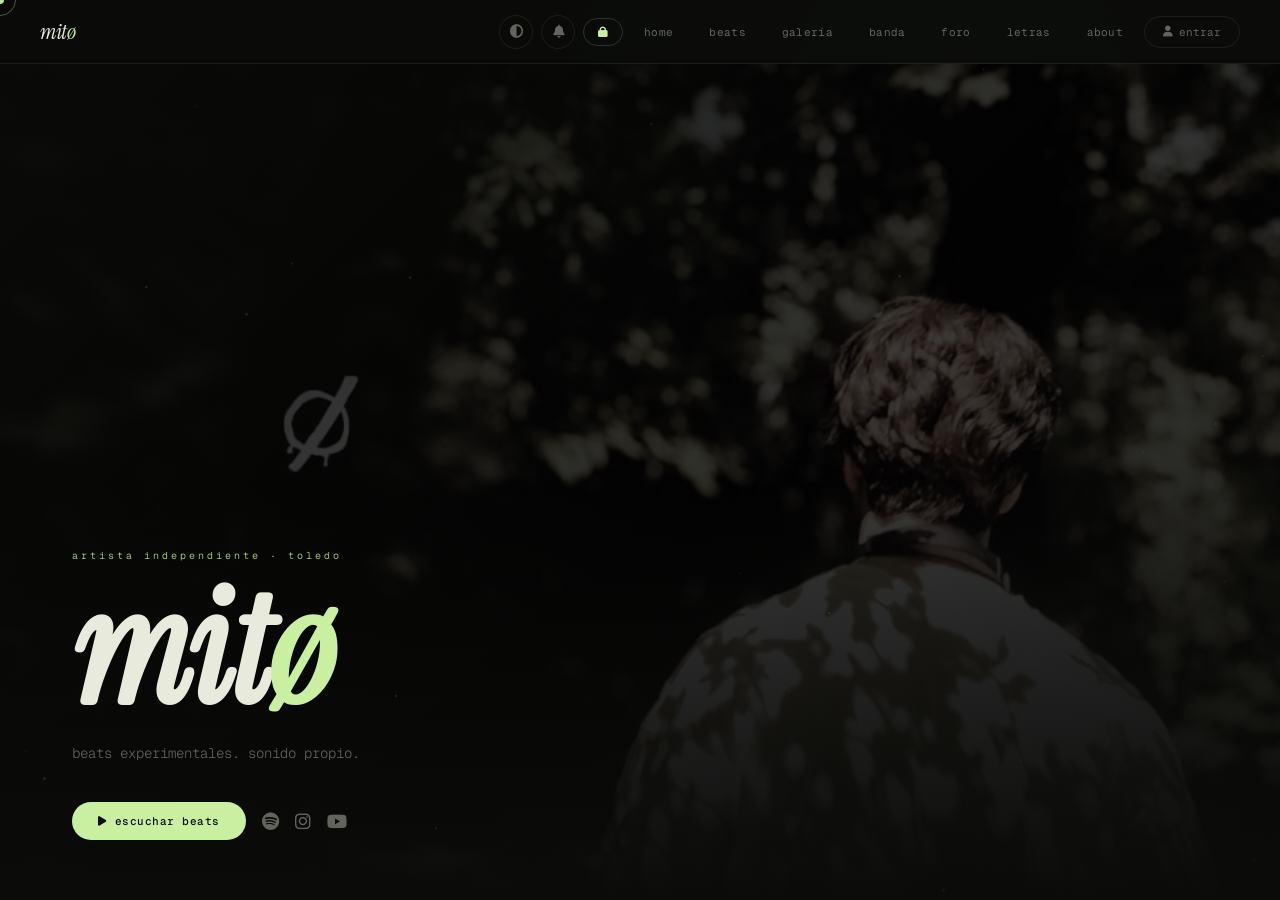
==== commit 66452ea0: "Update index.html" ====
--- a/index.html
+++ b/index.html
@@ -31,15 +31,6 @@
 <!-- TOP NAV -->
 <nav class="top-nav">
   <div class="nav-logo" onclick="go('home')">mit<span class="o">ø</span></div>
-  <div class="nav-links">
-    <button class="nav-link" onclick="go('home',this)">home</button>
-    <button class="nav-link" onclick="go('beats',this)">beats</button>
-    <button class="nav-link" onclick="go('galeria',this)">galería</button>
-    <button class="nav-link" onclick="go('banda',this)">banda</button>
-    <button class="nav-link" onclick="go('foro',this)">foro</button>
-    <button class="nav-link" onclick="go('letras',this)">letras</button>
-    <button class="nav-link" onclick="go('about',this)">about</button>
-  </div>
   <div class="nav-right">
     <div id="online-dot" style="display:none" title="usuarios en línea">
       <span class="online-pulse"></span>
@@ -51,6 +42,15 @@
       <span id="notif-badge" style="display:none;position:absolute;top:4px;right:4px;width:7px;height:7px;border-radius:50%;background:var(--accent)"></span>
     </button>
     <button class="nav-lock-btn" id="nav-lock-btn" onclick="openLogin('privado')"><i class="fa-solid fa-lock"></i></button>
+    <div class="nav-links-right">
+      <button class="nav-link" onclick="go('home',this)">home</button>
+      <button class="nav-link" onclick="go('beats',this)">beats</button>
+      <button class="nav-link" onclick="go('galeria',this)">galería</button>
+      <button class="nav-link" onclick="go('banda',this)">banda</button>
+      <button class="nav-link" onclick="go('foro',this)">foro</button>
+      <button class="nav-link" onclick="go('letras',this)">letras</button>
+      <button class="nav-link" onclick="go('about',this)">about</button>
+    </div>
     <button class="nav-auth-btn" id="btn-auth" onclick="go('auth')"><i class="fa-solid fa-user"></i> entrar</button>
   </div>
   <button class="nav-burger" onclick="toggleMobMenu()"><i class="fa-solid fa-bars"></i></button>
@@ -458,7 +458,7 @@
 </div>
 
 <div id="mini-player" style="display:none">
-  <div class="mp-icon" onclick="mpToggle()"><i class="fa-solid fa-music" id="mp-play-btn"></i></div>
+  <div class="mp-icon" onclick="mpToggle()" id="mp-icon-wrap"><i class="fa-solid fa-music"></i></div>
   <div class="mp-content">
     <div class="mp-info"><div class="mp-title" id="mp-title">—</div><div style="font-size:9px;color:var(--text-dim)">música de fondo</div></div>
     <div class="mp-controls">
--- a/styles.css
+++ b/styles.css
@@ -1,735 +1,505 @@
-/* =============================================
-   mitø — styles.css
-   vibe: cielo · espacioso · minimal · beatstars
-   ============================================= */
-
+/* mitø — styles.css — BeatStars inspired */
 @import url('https://fonts.googleapis.com/css2?family=Instrument+Serif:ital@0;1&family=Geist+Mono:wght@300;400;500&display=swap');
 
 :root {
-  --accent:      #c8f0a0;
-  --accent-dim:  color-mix(in srgb, var(--accent) 16%, transparent);
-  --accent-mid:  color-mix(in srgb, var(--accent) 35%, transparent);
-  --bg:          #0b0c0a;
-  --bg2:         #111310;
-  --bg3:         #171916;
-  --card:        rgba(255,255,255,0.04);
-  --card-b:      rgba(255,255,255,0.08);
-  --text:        #e8eadc;
-  --text-dim:    rgba(232,234,220,0.38);
-  --text-mid:    rgba(232,234,220,0.62);
-  --shadow:      rgba(0,0,0,0.5);
-  --nav-w:       64px;
-  --r:           14px;
-  --r-lg:        22px;
-  --r-xl:        32px;
-  --max:         900px;
+  --accent:     #c8f0a0;
+  --accent-dim: color-mix(in srgb, var(--accent) 18%, transparent);
+  --accent-mid: color-mix(in srgb, var(--accent) 35%, transparent);
+  --bg:         #0b0c0a;
+  --bg2:        #111310;
+  --bg3:        #1a1c18;
+  --card:       rgba(255,255,255,0.04);
+  --card-b:     rgba(255,255,255,0.08);
+  --text:       #e8eadc;
+  --text-dim:   rgba(232,234,220,0.4);
+  --text-mid:   rgba(232,234,220,0.65);
+  --shadow:     rgba(0,0,0,0.5);
+  --r:          12px;
+  --r-lg:       20px;
   --cursor-color: var(--accent);
 }
 
-/* MODO CLARO — limpio y aireado */
 body.tema-claro {
-  --bg:       #fafafa;
-  --bg2:      #f2f2f2;
-  --bg3:      #e8e8e8;
-  --card:     rgba(0,0,0,0.03);
-  --card-b:   rgba(0,0,0,0.08);
-  --text:     #0f0f0f;
-  --text-dim: rgba(15,15,15,0.4);
-  --text-mid: rgba(15,15,15,0.65);
-  --shadow:   rgba(0,0,0,0.06);
+  --bg:      #fafafa;
+  --bg2:     #f2f2f2;
+  --bg3:     #e8e8e8;
+  --card:    rgba(0,0,0,0.03);
+  --card-b:  rgba(0,0,0,0.08);
+  --text:    #0f0f0f;
+  --text-dim:rgba(15,15,15,0.4);
+  --text-mid:rgba(15,15,15,0.65);
+  --shadow:  rgba(0,0,0,0.07);
 }
-body.tema-claro .bg-gradient {
-  background:
-    radial-gradient(ellipse 50% 35% at 85% 0%, color-mix(in srgb, var(--accent) 15%, transparent) 0%, transparent 55%),
-    radial-gradient(ellipse 40% 30% at 10% 95%, color-mix(in srgb, var(--accent) 8%, transparent) 0%, transparent 50%);
+body.tema-claro .top-nav { background: rgba(250,250,250,0.94); border-color: rgba(0,0,0,0.07); }
+body.tema-claro .hero-img { filter: brightness(0.45) saturate(0.5); }
+body.tema-claro .field { background: #fff; border-color: rgba(0,0,0,0.1); }
+body.tema-claro .beat-row:hover { background: rgba(0,0,0,0.03); }
+
+*,*::before,*::after { box-sizing: border-box; margin: 0; padding: 0; }
+html,body { width:100%;height:100%;overflow:hidden;background:var(--bg);font-family:'Geist Mono',monospace;color:var(--text);-webkit-font-smoothing:antialiased; }
+
+/* NOISE + BG */
+.noise { position:fixed;inset:0;z-index:0;pointer-events:none;opacity:0.022;background-image:url("data:image/svg+xml,%3Csvg viewBox='0 0 200 200' xmlns='http://www.w3.org/2000/svg'%3E%3Cfilter id='n'%3E%3CfeTurbulence type='fractalNoise' baseFrequency='0.85' numOctaves='4' stitchTiles='stitch'/%3E%3C/filter%3E%3Crect width='100%25' height='100%25' filter='url(%23n)'/%3E%3C/svg%3E");background-size:160px; }
+.bg-gradient { position:fixed;inset:0;z-index:0;pointer-events:none;transition:background 0.8s ease;
+  background: radial-gradient(ellipse 55% 40% at 75% 5%, color-mix(in srgb,var(--accent) 7%,transparent) 0%,transparent 65%),
+              radial-gradient(ellipse 35% 25% at 5% 90%, color-mix(in srgb,var(--accent) 4%,transparent) 0%,transparent 55%); }
+
+/* CURSOR */
+#mito-cursor { position:fixed;pointer-events:none;z-index:99999;width:8px;height:8px;border-radius:50%;background:var(--cursor-color);transform:translate(-50%,-50%);transition:width 0.18s,height 0.18s,background 0.3s;mix-blend-mode:difference; }
+#mito-cursor-ring { position:fixed;pointer-events:none;z-index:99998;width:32px;height:32px;border-radius:50%;border:1px solid color-mix(in srgb,var(--cursor-color) 35%,transparent);transform:translate(-50%,-50%);transition:left 0.1s ease-out,top 0.1s ease-out,width 0.18s,height 0.18s,border-color 0.3s; }
+body.cursor-hover #mito-cursor { width:14px;height:14px; }
+body.cursor-hover #mito-cursor-ring { width:48px;height:48px; }
+@media (hover:none) { #mito-cursor,#mito-cursor-ring { display:none; } }
+@media (hover:hover) { *:not(input):not(textarea):not(select) { cursor:none !important; } }
+
+/* TOP NAV */
+.top-nav { position:fixed;top:0;left:0;right:0;height:64px;z-index:500;display:flex;align-items:center;padding:0 40px;gap:0;background:color-mix(in srgb,var(--bg) 88%,transparent);backdrop-filter:blur(24px) saturate(1.4);border-bottom:1px solid var(--card-b); }
+.nav-logo { font-family:'Instrument Serif',serif;font-style:italic;font-size:22px;letter-spacing:-0.5px;cursor:pointer;color:var(--text);user-select:none;margin-right:36px;flex-shrink:0;transition:opacity 0.2s; }
+.nav-logo:hover { opacity:0.7; }
+.nav-logo .o { color:var(--accent); }
+.nav-links { display:flex;align-items:center;gap:2px;flex:1; }
+.nav-link { background:none;border:none;color:var(--text-dim);font-family:'Geist Mono',monospace;font-size:11px;letter-spacing:0.3px;padding:7px 13px;border-radius:8px;cursor:pointer;transition:all 0.15s;white-space:nowrap; }
+.nav-link:hover { color:var(--text);background:var(--card); }
+.nav-link.active { color:var(--accent); }
+.nav-right { display:flex;align-items:center;gap:8px;flex-shrink:0;margin-left:auto; }
+.nav-icon-btn { width:34px;height:34px;border-radius:50%;border:1px solid var(--card-b);background:none;color:var(--text-dim);font-size:13px;cursor:pointer;display:flex;align-items:center;justify-content:center;transition:all 0.2s; }
+.nav-icon-btn:hover { color:var(--accent);border-color:var(--accent-dim); }
+.nav-lock-btn { padding:6px 14px;border-radius:20px;border:1px solid var(--accent-dim);background:none;color:var(--accent);font-family:'Geist Mono',monospace;font-size:11px;cursor:pointer;transition:all 0.15s; }
+.nav-lock-btn:hover { background:var(--accent-dim); }
+.nav-auth-btn { display:flex;align-items:center;gap:6px;padding:8px 18px;border-radius:20px;border:1px solid var(--card-b);background:none;color:var(--text-dim);font-family:'Geist Mono',monospace;font-size:11px;cursor:pointer;transition:all 0.2s;white-space:nowrap; }
+.nav-auth-btn:hover { border-color:var(--accent-dim);color:var(--text); }
+.nav-auth-btn.logged { border-color:var(--accent-dim);color:var(--accent);background:var(--accent-dim); }
+.nav-burger { display:none;background:none;border:none;color:var(--text-dim);font-size:18px;cursor:pointer;padding:6px;margin-left:8px; }
+.mob-menu-btn { width:100%;background:none;border:none;color:var(--text-dim);font-family:'Geist Mono',monospace;font-size:12px;padding:14px 20px;text-align:left;cursor:pointer;transition:all 0.15s; }
+.mob-menu-btn:hover { color:var(--text);background:var(--card); }
+
+/* ONLINE */
+.online-pulse { display:inline-block;width:6px;height:6px;border-radius:50%;background:#6bffb8;margin-right:5px;animation:pulse 2s ease-in-out infinite; }
+@keyframes pulse { 0%,100%{opacity:1;transform:scale(1)} 50%{opacity:0.5;transform:scale(1.4)} }
+
+/* PAGES */
+#app { position:fixed;top:64px;left:0;right:0;bottom:0;z-index:10; }
+.page { position:absolute;inset:0;overflow-y:auto;overflow-x:hidden;opacity:0;pointer-events:none;transition:opacity 0.35s ease,transform 0.35s cubic-bezier(.2,.8,.2,1);scrollbar-width:thin;scrollbar-color:var(--card-b) transparent; }
+.page::-webkit-scrollbar { width:3px; }
+.page::-webkit-scrollbar-thumb { background:var(--card-b);border-radius:10px; }
+.slide-r { transform:translateX(28px); }
+.slide-l { transform:translateX(-28px); }
+.slide-u { transform:translateY(20px); }
+.page.active { opacity:1;transform:translate(0)!important;pointer-events:all; }
+
+/* HERO */
+.hero { position:relative;min-height:calc(100vh - 64px);display:flex;align-items:flex-end;padding:60px 72px;overflow:hidden; }
+.hero-img-wrap { position:absolute;inset:0;overflow:hidden; }
+.hero-img { width:100%;height:100%;object-fit:cover;object-position:center 20%;filter:brightness(0.28) saturate(0.6);transform:scale(1.06);transition:transform 0.08s ease-out; }
+.hero-overlay { position:absolute;inset:0;background:linear-gradient(135deg,color-mix(in srgb,var(--bg) 82%,transparent) 0%,transparent 55%,color-mix(in srgb,var(--bg) 45%,transparent) 100%); }
+.hero-overlay2 { position:absolute;inset:0;background:linear-gradient(to top,var(--bg) 0%,transparent 50%); }
+.hero-content { position:relative;z-index:2;max-width:680px;width:100%; }
+.hero-tag { font-size:10px;letter-spacing:3px;color:var(--accent);opacity:0.8;margin-bottom:18px; }
+.hero-title { font-family:'Instrument Serif',serif;font-style:italic;font-size:clamp(80px,16vw,160px);line-height:0.88;letter-spacing:-4px;color:var(--text);margin-bottom:20px; }
+.hero-title .o { color:var(--accent); }
+.hero-sub { font-size:14px;color:var(--text-dim);margin-bottom:36px;line-height:1.8;font-weight:300;max-width:380px; }
+.hero-btns { display:flex;align-items:center;gap:16px;flex-wrap:wrap; }
+.home-beats-section { padding:64px 72px 80px; }
+
+/* BEATS LIST — BeatStars style */
+.beats-list { display:flex;flex-direction:column; }
+
+.beat-row {
+  display:grid;
+  grid-template-columns: 36px 88px minmax(160px,1fr) minmax(220px,35%) auto;
+  align-items:center;
+  gap:0;
+  padding:0;
+  border-bottom:1px solid var(--card-b);
+  cursor:pointer;
+  transition:background 0.15s;
+  min-width:0;
+  overflow:visible;
 }
-body.tema-claro .noise { opacity: 0; }
-body.tema-claro .side-nav { background: rgba(250,250,250,0.95); border-color: rgba(0,0,0,0.06); }
-body.tema-claro .mobile-bottom-nav { background: rgba(250,250,250,0.96); border-color: rgba(0,0,0,0.06); }
-body.tema-claro .field { background: #ffffff; border-color: rgba(0,0,0,0.1); }
-body.tema-claro .beats-filters { background: rgba(0,0,0,0.02); }
-body.tema-claro .upload-box { background: rgba(0,0,0,0.02); }
-body.tema-claro .auth-box { background: #ffffff; box-shadow: 0 8px 48px rgba(0,0,0,0.08); }
-body.tema-claro .hero-img { filter: brightness(0.5) saturate(0.5); }
-
-*, *::before, *::after { box-sizing: border-box; margin: 0; padding: 0; }
-html { scroll-behavior: smooth; }
-html, body {
-  width: 100%; height: 100%; overflow: hidden;
-  background: var(--bg);
-  font-family: 'Geist Mono', monospace;
-  color: var(--text);
-  -webkit-font-smoothing: antialiased;
+.beat-row:hover { background:var(--card); }
+.beat-row.is-playing { background:color-mix(in srgb,var(--accent) 5%,transparent); }
+
+.beat-row-num { padding:0 0 0 20px;font-size:12px;color:var(--text-dim);font-variant-numeric:tabular-nums;width:36px; }
+
+.beat-row-cover { padding:12px 16px 12px 0; }
+.beat-row-cover img,.beat-row-cover-ph { width:88px;height:88px;border-radius:10px;object-fit:cover;border:1px solid var(--card-b);display:block; }
+.beat-row-cover-ph { background:var(--bg3);display:flex;align-items:center;justify-content:center;color:var(--text-dim);font-size:28px; }
+
+.beat-row-info { padding:16px 20px 16px 0;min-width:0; }
+.beat-row-title { font-family:'Instrument Serif',serif;font-style:italic;font-size:20px;font-weight:400;color:var(--text);white-space:nowrap;overflow:hidden;text-overflow:ellipsis;letter-spacing:-0.3px; }
+.beat-row-genre { font-size:11px;color:var(--text-dim);margin-top:3px; }
+.beat-row-tags { display:flex;gap:5px;margin-top:7px;flex-wrap:wrap; }
+.beat-tag { font-size:9px;padding:2px 9px;border:1px solid var(--card-b);border-radius:100px;color:var(--text-dim);white-space:nowrap; }
+.beat-tag.bpm { border-color:var(--accent-dim);color:var(--accent); }
+.beat-insps { display:flex;gap:4px;margin-top:5px;flex-wrap:wrap; }
+.beat-insp { font-size:9px;padding:2px 9px;border-radius:100px;background:var(--card);border:1px solid var(--card-b);color:var(--text-dim); }
+
+.beat-row-player { display:flex;align-items:center;gap:14px;padding:0 20px 0 0;min-width:0;overflow:hidden; }
+.play-btn { width:46px;height:46px;border-radius:50%;flex-shrink:0;border:none;background:var(--accent);color:#0b0c0a;font-size:14px;cursor:pointer;display:flex;align-items:center;justify-content:center;transition:all 0.2s;box-shadow:0 4px 18px color-mix(in srgb,var(--accent) 35%,transparent); }
+.play-btn:hover { transform:scale(1.08);box-shadow:0 6px 28px color-mix(in srgb,var(--accent) 50%,transparent); }
+.beat-row.is-playing .play-btn { box-shadow:0 0 0 5px color-mix(in srgb,var(--accent) 22%,transparent); }
+.player-right { flex:1;min-width:0;display:flex;flex-direction:column;gap:5px;overflow:hidden; }
+.viz-canvas { width:100%;height:52px;border-radius:8px;cursor:pointer;display:block; }
+.player-meta { display:flex;justify-content:space-between;font-size:9px;color:var(--text-dim); }
+
+.beat-row-actions { display:flex;align-items:center;gap:8px;padding:0 20px 0 0;flex-shrink:0; }
+.beat-priv-tag { font-size:9px;padding:2px 8px;border-radius:100px;background:var(--accent-dim);color:var(--accent); }
+.delete-btn { width:30px;height:30px;border-radius:8px;border:none;background:none;color:var(--text-dim);font-size:10px;cursor:pointer;display:flex;align-items:center;justify-content:center;transition:all 0.2s;opacity:0; }
+.beat-row:hover .delete-btn { opacity:0.45; }
+.delete-btn:hover { background:rgba(255,80,80,0.1);color:#ff6b6b;opacity:1!important; }
+
+/* BEAT DETAIL */
+#beat-overlay { position:fixed;inset:0;z-index:7000;background:rgba(0,0,0,0.92);backdrop-filter:blur(24px);opacity:0;pointer-events:none;transition:opacity 0.3s;overflow-y:auto; }
+#beat-overlay.visible { opacity:1;pointer-events:all; }
+.beat-detail { max-width:560px;margin:0 auto;padding:52px 32px 100px;display:flex;flex-direction:column;gap:28px; }
+.beat-detail-close { display:flex;align-items:center;gap:6px;background:none;border:none;color:var(--text-dim);font-family:'Geist Mono',monospace;font-size:11px;cursor:pointer;padding:0;transition:color 0.2s; }
+.beat-detail-close:hover { color:var(--text); }
+.beat-detail-card { display:flex;gap:22px;align-items:center;background:var(--card);border:1px solid var(--card-b);border-radius:var(--r-lg);padding:22px; }
+.beat-detail-cover { width:130px;height:130px;border-radius:12px;object-fit:cover;flex-shrink:0;border:1px solid var(--card-b); }
+.beat-detail-cover-ph { width:130px;height:130px;border-radius:12px;flex-shrink:0;background:var(--bg3);border:1px solid var(--card-b);display:flex;align-items:center;justify-content:center;color:var(--text-dim);font-size:40px; }
+.beat-detail-meta { flex:1;min-width:0; }
+.beat-detail-title { font-family:'Instrument Serif',serif;font-style:italic;font-size:clamp(22px,4vw,36px);letter-spacing:-1px;font-weight:400;color:var(--text);line-height:1.1; }
+.beat-detail-artist { font-size:12px;color:var(--text-dim);margin-top:4px; }
+.beat-detail-tags { display:flex;gap:6px;flex-wrap:wrap;margin-top:10px; }
+.beat-detail-player { background:var(--card);border:1px solid var(--card-b);border-radius:var(--r-lg);padding:22px;display:flex;flex-direction:column;gap:12px; }
+.beat-detail-controls { display:flex;justify-content:center; }
+.beat-insp-tag-big { font-size:11px;padding:4px 14px;border-radius:100px;background:var(--card);border:1px solid var(--card-b);color:var(--text-mid); }
+
+/* GALERÍA */
+.galeria-grid { display:grid;grid-template-columns:repeat(auto-fill,minmax(220px,1fr));gap:8px; }
+.galeria-item { position:relative;aspect-ratio:1;border-radius:var(--r);overflow:hidden;cursor:pointer;background:var(--card); }
+.galeria-item.video-item { aspect-ratio:16/9; }
+.galeria-item img,.galeria-item video { width:100%;height:100%;object-fit:cover;transition:transform 0.4s,filter 0.3s;filter:brightness(0.88); }
+.galeria-item:hover img,.galeria-item:hover video { transform:scale(1.04);filter:brightness(1); }
+.galeria-item-overlay { position:absolute;inset:0;background:linear-gradient(to top,rgba(0,0,0,0.65) 0%,transparent 50%);opacity:0;transition:opacity 0.25s;display:flex;align-items:flex-end;padding:12px; }
+.galeria-item:hover .galeria-item-overlay { opacity:1; }
+.galeria-video-icon { position:absolute;top:50%;left:50%;transform:translate(-50%,-50%);width:44px;height:44px;border-radius:50%;background:rgba(0,0,0,0.55);display:flex;align-items:center;justify-content:center;color:#fff;font-size:15px; }
+#lightbox { position:fixed;inset:0;z-index:9998;background:rgba(0,0,0,0.96);display:flex;flex-direction:column;justify-content:center;align-items:center;gap:16px;padding:40px 20px;opacity:0;pointer-events:none;transition:opacity 0.25s; }
+#lightbox.visible { opacity:1;pointer-events:all; }
+#lightbox-img { max-width:90vw;max-height:78vh;object-fit:contain;border-radius:10px; }
+.lightbox-close { position:absolute;top:22px;right:26px;background:none;border:none;color:var(--text-dim);font-size:18px;cursor:pointer;transition:color 0.2s; }
+.lightbox-close:hover { color:var(--text); }
+
+/* BANDA */
+.banda-grid { display:grid;grid-template-columns:repeat(auto-fill,minmax(180px,1fr));gap:16px;margin-bottom:24px; }
+.banda-card { background:var(--card);border:1px solid var(--card-b);border-radius:var(--r-lg);padding:24px 18px;display:flex;flex-direction:column;align-items:center;gap:10px;text-align:center;transition:all 0.2s;cursor:pointer; }
+.banda-card:hover { border-color:var(--accent-dim);transform:translateY(-3px);box-shadow:0 8px 32px var(--shadow); }
+.banda-avatar { width:70px;height:70px;border-radius:50%;object-fit:cover;border:2px solid var(--accent-dim); }
+.banda-avatar-ph { width:70px;height:70px;border-radius:50%;background:var(--accent-dim);display:flex;align-items:center;justify-content:center;color:var(--accent);font-family:'Instrument Serif',serif;font-style:italic;font-size:26px; }
+.banda-name { font-family:'Instrument Serif',serif;font-style:italic;font-size:17px;color:var(--text);font-weight:400; }
+.banda-rol { font-size:9px;color:var(--accent); }
+.banda-bio { font-size:11px;color:var(--text-dim);line-height:1.6; }
+
+/* SOLICITUDES */
+.solicitud-form { display:flex;flex-direction:column;gap:10px;padding:16px 0; }
+.solicitud-card-full { background:var(--card);border:1px solid var(--card-b);border-radius:var(--r);overflow:hidden;margin-bottom:8px;transition:border-color 0.2s; }
+.solicitud-card-full:hover { border-color:var(--accent-dim); }
+.sol-header { display:flex;align-items:center;justify-content:space-between;padding:14px 18px;cursor:pointer; }
+.sol-body { padding:14px 18px 18px;border-top:1px solid var(--card-b);display:flex;flex-direction:column;gap:12px; }
+.sol-label { font-size:9px;letter-spacing:2px;color:var(--accent);margin-bottom:4px;display:block; }
+.sol-actions { display:flex;gap:6px;flex-wrap:wrap; }
+.sol-estado { font-size:9px;padding:3px 10px;border-radius:100px; }
+.sol-estado.pendiente { background:var(--accent-dim);color:var(--accent); }
+.sol-estado.aceptado { background:rgba(107,255,184,0.12);color:#6bffb8; }
+.sol-estado.rechazado { background:rgba(255,80,80,0.1);color:#ff6b6b; }
+
+/* FEED */
+.feed-header { display:flex;align-items:center;justify-content:space-between;margin-bottom:22px;border-bottom:1px solid var(--card-b);padding-bottom:14px; }
+.feed-title { font-family:'Instrument Serif',serif;font-style:italic;font-size:26px;letter-spacing:-0.5px;font-weight:400;color:var(--text); }
+.cat-pills { display:flex;gap:6px;flex-wrap:wrap;margin-bottom:20px; }
+.cat-pill { padding:6px 16px;border-radius:100px;border:1px solid var(--card-b);background:none;color:var(--text-dim);font-family:'Geist Mono',monospace;font-size:10px;cursor:pointer;transition:all 0.15s;white-space:nowrap; }
+.cat-pill:hover { border-color:var(--accent-dim);color:var(--text); }
+.cat-pill.active { background:var(--accent);color:#0b0c0a;border-color:var(--accent);font-weight:500; }
+.feed-list { display:flex;flex-direction:column; }
+.feed-card { display:flex;gap:14px;padding:20px 0;border-bottom:1px solid var(--card-b); }
+.feed-card:last-child { border-bottom:none; }
+.feed-avatar { width:40px;height:40px;border-radius:50%;object-fit:cover;border:1px solid var(--card-b);flex-shrink:0; }
+.feed-avatar-ph { width:40px;height:40px;border-radius:50%;background:var(--accent-dim);display:flex;align-items:center;justify-content:center;color:var(--accent);font-family:'Instrument Serif',serif;font-style:italic;font-size:16px;flex-shrink:0; }
+.feed-body { flex:1;min-width:0;display:flex;flex-direction:column;gap:6px; }
+.feed-meta { display:flex;align-items:baseline;gap:8px;flex-wrap:wrap; }
+.feed-autor { font-size:13px;font-weight:500;color:var(--text); }
+.feed-fecha { font-size:10px;color:var(--text-dim); }
+.feed-titulo-post { font-family:'Instrument Serif',serif;font-style:italic;font-size:14px;color:var(--accent);font-weight:400; }
+.feed-text { font-size:13px;color:var(--text-mid);line-height:1.7;white-space:pre-wrap;word-break:break-word;font-weight:300; }
+.feed-img { width:100%;max-height:300px;object-fit:cover;border-radius:12px;border:1px solid var(--card-b);cursor:zoom-in;transition:opacity 0.2s;margin-top:6px; }
+.feed-actions { display:flex;gap:16px;margin-top:4px; }
+.feed-action { display:flex;align-items:center;gap:6px;background:none;border:none;color:var(--text-dim);font-family:'Geist Mono',monospace;font-size:10px;cursor:pointer;transition:color 0.15s;padding:0; }
+.feed-action:hover { color:var(--accent); }
+.feed-action.liked { color:var(--accent); }
+.feed-coms { display:none;margin-top:12px;padding-top:12px;border-top:1px solid var(--card-b); }
+.feed-coms.open { display:block; }
+.coms-list { display:flex;flex-direction:column;gap:6px;margin-bottom:10px; }
+.com-card { background:var(--card);border:1px solid var(--card-b);border-radius:10px;padding:10px 13px; }
+.com-autor { font-size:10px;color:var(--accent);margin-bottom:3px; }
+.com-texto { font-size:12px;color:var(--text-mid);line-height:1.6;font-weight:300; }
+.com-form { display:flex;flex-direction:column;gap:8px;margin-top:8px; }
+.com-empty { font-size:11px;color:var(--text-dim);padding:8px 0; }
+
+/* AUTH */
+.auth-wrap { display:flex;justify-content:center;align-items:center;min-height:calc(100vh - 64px);padding:40px 20px; }
+.auth-card { width:100%;max-width:360px;background:var(--card);border:1px solid var(--card-b);border-radius:24px;padding:40px 28px;display:flex;flex-direction:column;gap:18px;backdrop-filter:blur(20px); }
+.auth-logo { font-family:'Instrument Serif',serif;font-style:italic;font-size:48px;letter-spacing:-1.5px;text-align:center;color:var(--text); }
+.auth-logo .o { color:var(--accent); }
+.auth-tabs { display:flex;border-bottom:1px solid var(--card-b); }
+.auth-tab { flex:1;padding:10px;background:none;border:none;color:var(--text-dim);font-family:'Geist Mono',monospace;font-size:10px;letter-spacing:0.5px;cursor:pointer;transition:all 0.15s;border-bottom:2px solid transparent;margin-bottom:-1px; }
+.auth-tab.active { color:var(--accent);border-bottom-color:var(--accent); }
+.auth-form { display:flex;flex-direction:column;gap:10px; }
+.auth-form.hidden { display:none; }
+.auth-msg { font-size:11px;min-height:14px;text-align:center; }
+.auth-msg.error { color:#ff6b6b; }
+.auth-msg.success { color:#6bffb8; }
+
+/* PERFIL */
+.perf-header { display:flex;align-items:center;gap:18px;background:var(--card);border:1px solid var(--card-b);border-radius:var(--r-lg);padding:22px;margin-bottom:16px; }
+.perf-avatar { width:72px;height:72px;border-radius:50%;object-fit:cover;border:2px solid var(--accent-dim);flex-shrink:0; }
+.perf-avatar-ph { width:72px;height:72px;border-radius:50%;background:var(--accent-dim);display:flex;align-items:center;justify-content:center;color:var(--accent);font-family:'Instrument Serif',serif;font-style:italic;font-size:26px;flex-shrink:0; }
+.perf-name { font-family:'Instrument Serif',serif;font-style:italic;font-size:24px;letter-spacing:-0.5px;color:var(--text); }
+.perf-rol { font-size:10px;color:var(--accent);margin-top:3px; }
+.card { background:var(--card);border:1px solid var(--card-b);border-radius:var(--r-lg);padding:20px 22px;margin-bottom:12px; }
+.card-title { font-family:'Instrument Serif',serif;font-style:italic;font-size:18px;font-weight:400;color:var(--text);margin-bottom:14px; }
+.logout-btn { width:100%;padding:11px;background:rgba(255,80,80,0.05);border:1px solid rgba(255,80,80,0.15);border-radius:10px;color:rgba(255,100,100,0.7);font-family:'Geist Mono',monospace;font-size:11px;cursor:pointer;transition:all 0.2s; }
+.logout-btn:hover { background:rgba(255,80,80,0.1);color:#ff6b6b; }
+
+/* COLOR PRESETS */
+.color-presets { display:flex;gap:8px;flex-wrap:wrap; }
+.color-preset { width:28px;height:28px;border-radius:50%;cursor:pointer;border:2px solid transparent;transition:all 0.2s; }
+.color-preset:hover,.color-preset.active { border-color:var(--text);transform:scale(1.2); }
+.color-row { display:flex;align-items:center;gap:10px;flex-wrap:wrap;margin-top:8px; }
+.color-row label { font-size:10px;color:var(--text-dim);white-space:nowrap; }
+.color-input { width:34px;height:34px;border-radius:50%;border:1.5px solid var(--card-b);cursor:pointer;background:none;padding:2px; }
+
+/* ABOUT */
+.about-layout { display:flex;align-items:center;gap:60px;min-height:calc(100vh - 64px);padding:60px 72px;max-width:1100px;margin:0 auto; }
+.about-img { width:100%;max-width:360px;aspect-ratio:3/4;object-fit:cover;object-position:center 15%;border-radius:20px;filter:brightness(0.85) saturate(0.85);border:1px solid var(--card-b); }
+.about-text-col { flex:1;display:flex;flex-direction:column;gap:20px; }
+.about-title { font-family:'Instrument Serif',serif;font-style:italic;font-size:clamp(56px,9vw,96px);letter-spacing:-2px;line-height:1;color:var(--text);font-weight:400; }
+.about-title .o { color:var(--accent); }
+.about-bio { font-size:14px;line-height:1.9;color:var(--text-dim);font-weight:300; }
+.about-bio strong { color:var(--text);font-weight:400; }
+
+/* LETRAS */
+.letras-grid { display:grid;grid-template-columns:repeat(auto-fill,minmax(170px,1fr));gap:20px; }
+.letra-card { display:flex;flex-direction:column;gap:10px;cursor:pointer;transition:transform 0.2s; }
+.letra-card:hover { transform:translateY(-4px); }
+.letra-cover { aspect-ratio:1;border-radius:var(--r);overflow:hidden;background:var(--bg3);border:1px solid var(--card-b); }
+.letra-cover img { width:100%;height:100%;object-fit:cover;filter:brightness(0.88);transition:filter 0.3s,transform 0.3s; }
+.letra-card:hover .letra-cover img { filter:brightness(1);transform:scale(1.04); }
+.letra-cover-ph { width:100%;height:100%;display:flex;align-items:center;justify-content:center;color:var(--text-dim);font-size:36px; }
+.letra-info-name { font-family:'Instrument Serif',serif;font-style:italic;font-size:15px;color:var(--text);letter-spacing:-0.3px;white-space:nowrap;overflow:hidden;text-overflow:ellipsis; }
+.letra-info-art { font-size:10px;color:var(--text-dim);margin-top:2px; }
+.back-btn { background:none;border:none;color:var(--text-dim);font-family:'Geist Mono',monospace;font-size:11px;cursor:pointer;display:flex;align-items:center;gap:6px;padding:0;transition:color 0.2s;margin-bottom:28px; }
+.back-btn:hover { color:var(--text); }
+.letra-layout { display:flex;gap:52px;align-items:flex-start; }
+.letra-lyrics { flex:1;min-width:0;display:flex;flex-direction:column;gap:6px; }
+.letra-big-title { font-family:'Instrument Serif',serif;font-style:italic;font-size:clamp(28px,5vw,46px);letter-spacing:-1px;color:var(--text);line-height:1.1;font-weight:400; }
+.letra-big-art { font-size:12px;color:var(--text-dim);margin-bottom:8px; }
+.letra-listen { display:inline-flex;align-items:center;gap:7px;padding:8px 18px;border-radius:100px;border:1px solid var(--accent-dim);color:var(--accent);font-family:'Geist Mono',monospace;font-size:11px;text-decoration:none;transition:all 0.2s;margin-bottom:28px;align-self:flex-start; }
+.letra-listen:hover { background:var(--accent-dim); }
+.versos { display:flex;flex-direction:column; }
+.verso { font-family:'Instrument Serif',serif;font-size:17px;color:var(--text-mid);line-height:2;font-weight:400; }
+.verso-sp { height:22px; }
+.letra-cover-big { flex-shrink:0;width:230px;position:sticky;top:0; }
+.letra-cover-big img { width:230px;height:230px;border-radius:18px;object-fit:cover;border:1px solid var(--card-b);box-shadow:0 20px 60px var(--shadow); }
+.letra-cover-big-ph { width:230px;height:230px;border-radius:18px;background:var(--bg3);border:1px solid var(--card-b);display:flex;align-items:center;justify-content:center;color:var(--text-dim);font-size:52px; }
+
+/* SOPORTE */
+.soporte-opt { display:flex;align-items:center;gap:16px;padding:16px;border-radius:var(--r);border:1px solid var(--card-b);background:var(--card);transition:all 0.2s;text-decoration:none;color:inherit; }
+.soporte-opt:hover { border-color:var(--accent-dim);background:var(--accent-dim); }
+.soporte-icon { width:46px;height:46px;border-radius:50%;background:var(--accent-dim);display:flex;align-items:center;justify-content:center;color:var(--accent);font-size:18px;flex-shrink:0; }
+
+/* FORMS */
+.field { width:100%;padding:11px 15px;background:var(--bg3);border:1px solid var(--card-b);border-radius:10px;color:var(--text);font-family:'Geist Mono',monospace;font-size:12px;outline:none;transition:border-color 0.2s; }
+.field:focus { border-color:var(--accent-dim); }
+.field::placeholder { color:var(--text-dim); }
+.field-row { display:flex;gap:8px; }
+.field-row .field { flex:1; }
+.file-label { display:flex;align-items:center;gap:10px;padding:11px 15px;background:var(--bg3);border:1px dashed var(--card-b);border-radius:10px;color:var(--text-dim);font-size:11px;cursor:pointer;transition:all 0.15s; }
+.file-label:hover { border-color:var(--accent-dim);color:var(--accent); }
+.file-label input { display:none; }
+.file-label span { overflow:hidden;text-overflow:ellipsis;white-space:nowrap; }
+.upload-form { display:flex;flex-direction:column;gap:10px; }
+.vis-row { display:flex;align-items:center;gap:8px;flex-wrap:wrap; }
+.vis-btn { padding:7px 14px;background:none;border:1px solid var(--card-b);border-radius:100px;color:var(--text-dim);font-family:'Geist Mono',monospace;font-size:10px;cursor:pointer;transition:all 0.15s;display:flex;align-items:center;gap:5px; }
+.vis-btn.active { background:var(--accent-dim);border-color:var(--accent-dim);color:var(--accent); }
+.insps-wrap { display:flex;flex-direction:column;gap:6px; }
+.insps-tags { display:flex;gap:5px;flex-wrap:wrap;min-height:24px; }
+.insp-remove { display:flex;align-items:center;gap:4px;font-size:10px;padding:3px 10px;border-radius:100px;background:var(--card);border:1px solid var(--card-b);color:var(--text-mid);cursor:pointer;transition:all 0.15s; }
+.insp-remove:hover { border-color:rgba(255,80,80,0.3);color:#ff6b6b; }
+.stack-list { display:flex;flex-direction:column;gap:6px; }
+
+/* CROP */
+#crop-overlay { position:fixed;inset:0;z-index:9000;background:rgba(0,0,0,0.96);display:flex;flex-direction:column;justify-content:center;align-items:center;gap:18px;padding:24px;opacity:0;pointer-events:none;transition:opacity 0.25s; }
+#crop-overlay.visible { opacity:1;pointer-events:all; }
+.crop-container { position:relative;overflow:hidden;border-radius:10px;border:1px solid var(--accent-dim);max-width:min(420px,90vw);max-height:min(420px,58vh); }
+#crop-canvas { display:block;max-width:100%;max-height:100%;cursor:crosshair; }
+.crop-selection { position:absolute;border:1.5px solid var(--accent);box-shadow:0 0 0 9999px rgba(0,0,0,0.55);pointer-events:none; }
+
+/* LOGIN OVERLAY */
+#login-overlay { position:fixed;inset:0;display:flex;justify-content:center;align-items:center;background:rgba(0,0,0,0.82);backdrop-filter:blur(16px);opacity:0;pointer-events:none;transition:opacity 0.25s;z-index:9999;padding:20px; }
+#login-overlay.visible { opacity:1;pointer-events:all; }
+#login-box { position:relative;width:100%;max-width:310px;background:var(--bg2);border:1px solid var(--card-b);border-radius:24px;padding:36px 24px 26px;display:flex;flex-direction:column;align-items:center;gap:13px;transform:scale(0.96) translateY(8px);transition:transform 0.25s cubic-bezier(.2,.8,.2,1); }
+#login-overlay.visible #login-box { transform:scale(1) translateY(0); }
+.close-btn { position:absolute;top:14px;right:16px;background:none;border:none;color:var(--text-dim);font-size:14px;cursor:pointer;transition:color 0.15s; }
+.close-btn:hover { color:var(--text); }
+.lock-icon { width:44px;height:44px;border-radius:50%;background:var(--accent-dim);display:flex;justify-content:center;align-items:center;color:var(--accent);font-size:16px; }
+
+/* POST OVERLAY */
+#post-overlay { position:fixed;inset:0;z-index:8000;background:rgba(0,0,0,0.82);backdrop-filter:blur(12px);display:flex;justify-content:center;align-items:center;opacity:0;pointer-events:none;transition:opacity 0.25s;padding:20px; }
+#post-overlay.visible { opacity:1;pointer-events:all; }
+.modal-box { width:100%;max-width:500px;background:var(--bg2);border:1px solid var(--card-b);border-radius:24px;padding:28px 24px;display:flex;flex-direction:column;gap:14px;position:relative;max-height:90vh;overflow-y:auto; }
+
+/* PRIVADO */
+.privado-wrap { display:flex;height:100%;overflow:hidden; }
+.privado-sidebar { width:196px;flex-shrink:0;display:flex;flex-direction:column;gap:4px;padding:28px 12px;border-right:1px solid var(--card-b);background:color-mix(in srgb,var(--bg2) 80%,transparent);overflow-y:auto; }
+.privado-logo { display:flex;align-items:center;gap:8px;font-family:'Instrument Serif',serif;font-style:italic;font-size:14px;color:var(--accent);margin-bottom:16px;padding:0 4px; }
+.privado-nav { display:flex;flex-direction:column;gap:2px; }
+.p-nav-btn { display:flex;align-items:center;gap:10px;padding:10px 12px;border-radius:10px;background:none;border:none;color:var(--text-dim);cursor:pointer;font-family:'Geist Mono',monospace;font-size:11px;transition:all 0.15s;text-align:left;width:100%; }
+.p-nav-btn i { font-size:12px;width:14px;text-align:center;flex-shrink:0; }
+.p-nav-btn:hover { color:var(--text);background:var(--card); }
+.p-nav-btn.active { color:var(--accent);background:var(--accent-dim); }
+.privado-content { flex:1;min-width:0;overflow-y:auto;padding:36px 40px;scrollbar-width:thin;scrollbar-color:var(--card-b) transparent; }
+.p-panel { display:none;max-width:600px; }
+.p-panel.active { display:block; }
+.p-title { font-family:'Instrument Serif',serif;font-style:italic;font-size:28px;letter-spacing:-0.5px;font-weight:400;color:var(--text);margin-bottom:24px; }
+
+/* GALERÍA ADMIN */
+.galeria-admin-grid { display:grid;grid-template-columns:repeat(auto-fill,minmax(180px,1fr));gap:12px; }
+.galeria-admin-card { background:var(--card);border:1px solid var(--card-b);border-radius:var(--r);overflow:hidden;transition:opacity 0.3s,transform 0.3s; }
+.galeria-admin-thumb { width:100%;aspect-ratio:1;overflow:hidden;background:var(--bg3); }
+.galeria-admin-info { padding:10px; }
+
+/* MIEMBRO */
+.miembro-layout { display:flex;gap:32px;align-items:flex-start; }
+.miembro-av-big { width:120px;height:120px;border-radius:50%;object-fit:cover;border:2px solid var(--accent-dim); }
+.miembro-av-ph { width:120px;height:120px;border-radius:50%;background:var(--accent-dim);display:flex;align-items:center;justify-content:center;color:var(--accent);font-family:'Instrument Serif',serif;font-style:italic;font-size:42px; }
+.miembro-info { flex:1;min-width:0;display:flex;flex-direction:column;gap:8px; }
+.miembro-nombre { font-family:'Instrument Serif',serif;font-style:italic;font-size:32px;letter-spacing:-0.5px;color:var(--text); }
+.miembro-rol { font-size:11px;color:var(--accent); }
+.miembro-bio { font-size:13px;color:var(--text-dim);line-height:1.7;font-weight:300; }
+.miembro-redes { display:flex;flex-direction:column;gap:7px;margin-top:4px; }
+.miembro-red { display:flex;align-items:center;gap:9px;font-size:12px;color:var(--text-mid);text-decoration:none;transition:color 0.15s; }
+.miembro-red:hover { color:var(--accent); }
+.miembro-red i { width:16px;text-align:center;color:var(--accent); }
+
+/* DMs */
+#dm-overlay.visible { opacity:1;pointer-events:all; }
+.dm-box { width:100%;max-width:480px;height:min(600px,85vh);background:var(--bg2);border:1px solid var(--card-b);border-radius:24px;display:flex;flex-direction:column;overflow:hidden; }
+.dm-header { display:flex;align-items:center;justify-content:space-between;padding:18px 20px;border-bottom:1px solid var(--card-b);flex-shrink:0; }
+.dm-messages { flex:1;overflow-y:auto;padding:16px;display:flex;flex-direction:column;gap:8px; }
+.dm-msg { display:flex;flex-direction:column;gap:2px; }
+.dm-mio { align-items:flex-end; }
+.dm-suyo { align-items:flex-start; }
+.dm-bubble { max-width:75%;padding:10px 14px;border-radius:18px;font-size:13px;line-height:1.5;word-break:break-word; }
+.dm-mio .dm-bubble { background:var(--accent);color:#0b0c0a;border-radius:18px 18px 4px 18px; }
+.dm-suyo .dm-bubble { background:var(--card);color:var(--text);border:1px solid var(--card-b);border-radius:18px 18px 18px 4px; }
+.dm-time { font-size:9px;color:var(--text-dim);padding:0 4px; }
+.dm-input-row { display:flex;gap:8px;padding:14px 16px;border-top:1px solid var(--card-b);flex-shrink:0; }
+
+/* MINI PLAYER */
+#mini-player { position:fixed;bottom:22px;right:22px;z-index:600;background:color-mix(in srgb,var(--bg2) 94%,transparent);backdrop-filter:blur(24px);border:1px solid var(--card-b);border-radius:100px;display:flex;align-items:center;overflow:hidden;width:56px;height:56px;transition:width 0.35s cubic-bezier(.2,.8,.2,1),height 0.35s,border-radius 0.35s,box-shadow 0.3s;box-shadow:0 4px 24px var(--shadow); }
+#mini-player:hover { width:340px;height:68px;border-radius:18px;box-shadow:0 10px 48px var(--shadow); }
+.mp-icon { width:56px;height:56px;flex-shrink:0;display:flex;align-items:center;justify-content:center;color:var(--accent);font-size:18px;cursor:pointer; }
+.mp-content { display:flex;align-items:center;gap:10px;flex:1;min-width:0;padding-right:14px;opacity:0;transition:opacity 0.2s 0.1s;white-space:nowrap;overflow:hidden; }
+#mini-player:hover .mp-content { opacity:1; }
+.mp-info { flex:1;min-width:0;overflow:hidden; }
+.mp-title { font-size:11px;color:var(--text);white-space:nowrap;overflow:hidden;text-overflow:ellipsis; }
+.mp-controls { display:flex;align-items:center;gap:6px;flex-shrink:0; }
+.mp-btn { background:none;border:none;color:var(--text-dim);font-size:13px;cursor:pointer;padding:4px;transition:color 0.15s; }
+.mp-btn:hover,.mp-btn.active { color:var(--accent); }
+.mp-slider { -webkit-appearance:none;width:60px;height:3px;border-radius:2px;background:var(--card-b);outline:none;cursor:pointer; }
+.mp-slider::-webkit-slider-thumb { -webkit-appearance:none;width:10px;height:10px;border-radius:50%;background:var(--accent);cursor:pointer; }
+.mp-slider::-moz-range-thumb { width:10px;height:10px;border-radius:50%;border:none;background:var(--accent); }
+
+/* NOTIF */
+#notif-badge { animation:badgePulse 2s ease-in-out infinite; }
+@keyframes badgePulse { 0%,100%{opacity:1;transform:scale(1)} 50%{opacity:0.6;transform:scale(1.4)} }
+
+/* BUTTONS */
+.btn-primary { padding:12px 26px;background:var(--accent);color:#0b0c0a;border:none;border-radius:100px;font-family:'Geist Mono',monospace;font-size:11px;font-weight:500;letter-spacing:0.5px;cursor:pointer;transition:all 0.2s;display:inline-flex;align-items:center;gap:8px;white-space:nowrap; }
+.btn-primary:hover { filter:brightness(1.1);transform:translateY(-2px);box-shadow:0 10px 30px color-mix(in srgb,var(--accent) 25%,transparent); }
+.btn-primary:disabled { opacity:0.4;cursor:not-allowed;transform:none;box-shadow:none; }
+.btn-secondary { padding:11px 22px;background:var(--card);color:var(--text-mid);border:1px solid var(--card-b);border-radius:100px;font-family:'Geist Mono',monospace;font-size:11px;cursor:pointer;transition:all 0.2s;display:inline-flex;align-items:center;gap:7px; }
+.btn-secondary:hover { border-color:var(--accent-dim);color:var(--text); }
+.full { width:100%;justify-content:center; }
+.link-btn { background:none;border:none;color:var(--text-dim);font-family:'Geist Mono',monospace;font-size:11px;cursor:pointer;transition:color 0.2s; }
+.link-btn:hover { color:var(--accent); }
+.reload-btn { background:none;border:1px solid var(--card-b);border-radius:10px;color:var(--text-dim);width:34px;height:34px;display:flex;align-items:center;justify-content:center;cursor:pointer;font-size:12px;transition:all 0.2s;flex-shrink:0; }
+.reload-btn:hover { color:var(--accent);border-color:var(--accent-dim); }
+
+/* SOCIAL */
+.social-row { display:flex;gap:16px;align-items:center; }
+.social-row a { color:var(--text-dim);font-size:18px;text-decoration:none;transition:all 0.2s; }
+.social-row a:hover { color:var(--accent);transform:translateY(-2px); }
+
+/* SECTION */
+.section-row { display:flex;align-items:center;justify-content:space-between;gap:12px; }
+.section-title { font-family:'Instrument Serif',serif;font-style:italic;font-size:26px;letter-spacing:-0.5px;font-weight:400;color:var(--text); }
+.page-wrap { max-width:900px;margin:0 auto;padding:52px 64px 100px; }
+
+/* FILTERS */
+.filters-bar { background:var(--card);border:1px solid var(--card-b);border-radius:var(--r);padding:18px 20px;margin-bottom:24px; }
+.filter-search-wrap { position:relative;display:flex;align-items:center;margin-bottom:12px; }
+.filter-search-wrap i { position:absolute;left:12px;color:var(--text-dim);font-size:12px;pointer-events:none; }
+.filter-search-wrap .filter-field { padding-left:36px; }
+.filter-row { display:flex;gap:10px;align-items:flex-end;flex-wrap:wrap; }
+.filter-group { display:flex;flex-direction:column;gap:4px; }
+.filter-group label { font-size:9px;letter-spacing:1px;color:var(--text-dim); }
+.filter-field { padding:9px 12px;background:var(--bg3);border:1px solid var(--card-b);border-radius:10px;color:var(--text);font-family:'Geist Mono',monospace;font-size:11px;outline:none;transition:border-color 0.2s;width:100%; }
+.filter-field:focus { border-color:var(--accent-dim); }
+.filter-field::placeholder { color:var(--text-dim); }
+.filter-sm { width:70px; }
+.filter-range { display:flex;align-items:center;gap:5px; }
+.filter-range span { color:var(--text-dim);font-size:10px; }
+.filter-clear { padding:9px 14px;background:none;border:1px solid var(--card-b);border-radius:10px;color:var(--text-dim);font-family:'Geist Mono',monospace;font-size:10px;cursor:pointer;transition:all 0.2s;white-space:nowrap;align-self:flex-end; }
+.filter-clear:hover { border-color:rgba(255,80,80,0.3);color:#ff6b6b; }
+
+/* LOADING */
+.loading-msg { display:flex;flex-direction:column;align-items:center;gap:10px;color:var(--text-dim);font-size:11px;text-align:center;padding:36px 0; }
+.loading-msg::before { content:"";width:18px;height:18px;border:1.5px solid var(--card-b);border-top-color:var(--accent);border-radius:50%;animation:spin 0.7s linear infinite;display:block; }
+.loading-msg.no-spin::before { display:none; }
+@keyframes spin { to { transform:rotate(360deg); } }
+::-webkit-scrollbar { width:3px; }
+::-webkit-scrollbar-thumb { background:var(--card-b);border-radius:10px; }
+
+/* MOBILE */
+.mob-btn { display:flex;flex-direction:column;align-items:center;gap:4px;background:none;border:none;color:var(--text-dim);font-family:'Geist Mono',monospace;font-size:8px;cursor:pointer;padding:4px 8px;border-radius:10px;transition:all 0.15s;flex:1; }
+.mob-btn i { font-size:17px; }
+.mob-btn.active { color:var(--accent); }
+
+@media (max-width:768px) {
+  .top-nav { height:56px;padding:0 16px; }
+  .nav-links { display:none; }
+  .nav-right { gap:6px; }
+  .nav-burger { display:block; }
+  #app { top:56px;bottom:60px; }
+  .hero { padding:32px 20px 40px;min-height:calc(100vh - 56px); }
+  .home-beats-section { padding:28px 18px 48px; }
+  .page-wrap { padding:28px 18px 40px; }
+  .about-layout { flex-direction:column;padding:32px 20px;gap:24px;min-height:unset; }
+  .about-img { max-width:100%;aspect-ratio:16/9; }
+  .galeria-grid { grid-template-columns:repeat(auto-fill,minmax(140px,1fr));gap:5px; }
+  .beat-row { grid-template-columns:28px 64px 1fr auto; }
+  .beat-row-cover img,.beat-row-cover-ph { width:64px;height:64px; }
+  .beat-row-player { display:none; }
+  .beat-row-actions { padding-right:12px; }
+  .privado-wrap { flex-direction:column; }
+  .privado-sidebar { width:100%;height:auto;flex-direction:column;border-right:none;border-bottom:1px solid var(--card-b);padding:12px; }
+  .privado-logo { display:none; }
+  .privado-nav { flex-direction:row;flex-wrap:wrap;gap:4px; }
+  .p-nav-btn { width:auto;flex:0 0 auto;padding:6px 10px;font-size:10px; }
+  .p-nav-btn i { display:none; }
+  .privado-sidebar .btn-secondary { display:none; }
+  .privado-content { padding:16px;flex:1; }
+  body:has(#privado.active) .mob-nav { display:none!important; }
+  #privado.active { top:0;bottom:0; }
+  .letra-layout { flex-direction:column-reverse;gap:20px; }
+  .letra-cover-big { width:100%; }
+  .letra-cover-big img { width:100%;height:auto;aspect-ratio:1; }
+  .miembro-layout { flex-direction:column;gap:16px; }
+  .filter-row { flex-direction:column; }
 }
 
-/* ── NOISE + BG ── */
-.noise {
-  position: fixed; inset: 0; z-index: 0; pointer-events: none; opacity: 0.022;
-  background-image: url("data:image/svg+xml,%3Csvg viewBox='0 0 200 200' xmlns='http://www.w3.org/2000/svg'%3E%3Cfilter id='n'%3E%3CfeTurbulence type='fractalNoise' baseFrequency='0.85' numOctaves='4' stitchTiles='stitch'/%3E%3C/filter%3E%3Crect width='100%25' height='100%25' filter='url(%23n)'/%3E%3C/svg%3E");
-  background-size: 160px;
+@media (max-width:480px) {
+  .beat-row { grid-template-columns:64px 1fr auto;padding:10px 12px; }
+  .beat-row-num { display:none; }
 }
-.bg-gradient {
-  position: fixed; inset: 0; z-index: 0; pointer-events: none;
-  background:
-    radial-gradient(ellipse 55% 40% at 75% 5%, color-mix(in srgb, var(--accent) 7%, transparent) 0%, transparent 65%),
-    radial-gradient(ellipse 35% 25% at 5% 90%, color-mix(in srgb, var(--accent) 4%, transparent) 0%, transparent 55%);
-  transition: background 0.8s ease;
-}
-
-/* ── CURSOR ── */
-#mito-cursor {
-  position: fixed; pointer-events: none; z-index: 99999;
-  width: 8px; height: 8px; border-radius: 50%;
-  background: var(--cursor-color);
-  transform: translate(-50%,-50%);
-  transition: width 0.18s, height 0.18s, background 0.3s;
-  mix-blend-mode: difference;
-}
-#mito-cursor-ring {
-  position: fixed; pointer-events: none; z-index: 99998;
-  width: 32px; height: 32px; border-radius: 50%;
-  border: 1px solid color-mix(in srgb, var(--cursor-color) 35%, transparent);
-  transform: translate(-50%,-50%);
-  transition: left 0.1s ease-out, top 0.1s ease-out, width 0.18s, height 0.18s, border-color 0.3s;
-}
-body.cursor-hover #mito-cursor { width: 14px; height: 14px; }
-body.cursor-hover #mito-cursor-ring { width: 48px; height: 48px; }
-@media (hover: none) { #mito-cursor, #mito-cursor-ring { display: none; } }
-@media (hover: hover) { *:not(input):not(textarea):not(select) { cursor: none !important; } }
-
-/* ── SIDE NAV ── */
-.side-nav {
-  position: fixed; left: 0; top: 0; bottom: 0;
-  width: var(--nav-w); z-index: 500;
-  display: flex; flex-direction: column; align-items: center;
-  padding: 24px 0;
-  background: color-mix(in srgb, var(--bg) 88%, transparent);
-  backdrop-filter: blur(24px) saturate(1.4);
-  border-right: 1px solid var(--card-b);
-  transition: width 0.3s cubic-bezier(.2,.8,.2,1);
-  overflow: hidden;
-}
-.side-nav:hover { width: 190px; box-shadow: 4px 0 40px var(--shadow); }
-
-.side-logo {
-  font-family: 'Instrument Serif', serif; font-style: italic;
-  font-size: 22px; letter-spacing: -0.5px;
-  cursor: pointer; color: var(--text); user-select: none;
-  margin-bottom: 32px; white-space: nowrap; padding: 0 20px;
-  transition: opacity 0.2s;
-}
-.side-logo:hover { opacity: 0.7; }
-.side-logo .o { color: var(--accent); }
-
-.side-links { display: flex; flex-direction: column; gap: 3px; flex: 1; width: 100%; padding: 0 8px; }
-
-.side-btn {
-  display: flex; align-items: center; gap: 14px;
-  padding: 11px 12px; border-radius: 10px;
-  background: none; border: none;
-  color: var(--text-dim); cursor: pointer;
-  font-family: 'Geist Mono', monospace; font-size: 11px; letter-spacing: 0.3px;
-  transition: all 0.15s; white-space: nowrap; width: 100%; position: relative;
-}
-.side-btn i { font-size: 15px; flex-shrink: 0; width: 20px; text-align: center; }
-.side-btn:hover { color: var(--text); background: var(--card); }
-.side-btn.active { color: var(--accent); background: var(--accent-dim); }
-.side-btn .btn-label { opacity: 0; transition: opacity 0.2s; }
-.side-nav:hover .btn-label { opacity: 1; }
-
-.side-bottom { width: 100%; padding: 0 8px; display: flex; flex-direction: column; gap: 3px; }
-.side-auth-btn {
-  display: flex; align-items: center; gap: 14px;
-  padding: 11px 12px; border-radius: 10px;
-  background: var(--accent-dim); border: 1px solid var(--accent-dim);
-  color: var(--accent); cursor: pointer;
-  font-family: 'Geist Mono', monospace; font-size: 11px;
-  transition: all 0.15s; white-space: nowrap; width: 100%;
-}
-.side-auth-btn i { font-size: 14px; flex-shrink: 0; width: 20px; text-align: center; }
-.side-auth-btn:hover { background: var(--accent-mid); }
-.side-auth-btn .btn-label { opacity: 0; transition: opacity 0.2s; }
-.side-nav:hover .side-auth-btn .btn-label { opacity: 1; }
-.side-theme {
-  display: flex; align-items: center; justify-content: center;
-  width: 40px; height: 40px; border-radius: 50%;
-  background: none; border: 1px solid var(--card-b);
-  color: var(--text-dim); cursor: pointer; font-size: 14px;
-  transition: all 0.2s; margin: 4px auto 0; flex-shrink: 0;
-}
-.side-theme:hover { color: var(--accent); border-color: var(--accent-dim); }
-.lock-btn { border: 1px solid var(--accent-dim) !important; }
-
-/* ── MAIN APP ── */
-#app { position: fixed; top: 0; left: var(--nav-w); right: 0; bottom: 0; z-index: 10; }
-.page {
-  position: absolute; inset: 0; overflow-y: auto; overflow-x: hidden;
-  opacity: 0; pointer-events: none;
-  transition: opacity 0.4s ease, transform 0.4s cubic-bezier(.2,.8,.2,1);
-  scrollbar-width: thin; scrollbar-color: var(--card-b) transparent;
-}
-.page::-webkit-scrollbar { width: 3px; }
-.page::-webkit-scrollbar-thumb { background: var(--card-b); border-radius: 10px; }
-.page.slide-from-right  { transform: translateX(32px); }
-.page.slide-from-left   { transform: translateX(-32px); }
-.page.slide-from-bottom { transform: translateY(24px); }
-.page.active { opacity: 1; transform: translate(0) !important; pointer-events: all; }
-
-/* ── HERO ── */
-.hero {
-  position: relative; min-height: 100vh;
-  display: flex; align-items: flex-end; padding: 60px 64px;
-  overflow: hidden;
-}
-.hero-img-wrap { position: absolute; inset: 0; overflow: hidden; }
-.hero-img {
-  width: 100%; height: 100%; object-fit: cover; object-position: center 20%;
-  filter: brightness(0.3) saturate(0.6);
-  transform: scale(1.06);
-  transition: transform 0.08s ease-out;
-}
-.hero-img-overlay {
-  position: absolute; inset: 0;
-  background: linear-gradient(135deg, color-mix(in srgb, var(--bg) 80%, transparent) 0%, transparent 55%, color-mix(in srgb, var(--bg) 50%, transparent) 100%);
-}
-.hero-img-overlay2 { position: absolute; inset: 0; background: linear-gradient(to top, var(--bg) 0%, transparent 50%); }
-
-.hero-text { position: relative; z-index: 2; max-width: 700px; width: 100%; }
-.hero-eyebrow { display: flex; align-items: center; gap: 12px; margin-bottom: 18px; }
-.hero-eyebrow-line { width: 28px; height: 1px; background: var(--accent); opacity: 0.6; }
-.hero-eyebrow span { font-size: 10px; letter-spacing: 3px; color: var(--accent); opacity: 0.8; }
-.hero-title {
-  font-family: 'Instrument Serif', serif; font-style: italic;
-  font-size: clamp(80px, 16vw, 160px);
-  line-height: 0.88; letter-spacing: -4px; color: var(--text); margin-bottom: 22px;
-}
-.hero-title .o { color: var(--accent); }
-.hero-desc { font-size: 14px; color: var(--text-dim); letter-spacing: 0.2px; margin-bottom: 36px; line-height: 1.8; font-weight: 300; max-width: 400px; }
-.hero-btns { display: flex; align-items: center; gap: 16px; flex-wrap: wrap; }
-
-/* ── BOTONES ── */
-.btn-primary {
-  padding: 12px 26px; background: var(--accent); color: #0b0c0a;
-  border: none; border-radius: 100px;
-  font-family: 'Geist Mono', monospace; font-size: 11px; font-weight: 500; letter-spacing: 0.5px;
-  cursor: pointer; transition: all 0.2s;
-  display: inline-flex; align-items: center; gap: 8px; white-space: nowrap;
-}
-.btn-primary:hover { filter: brightness(1.1); transform: translateY(-2px); box-shadow: 0 10px 30px color-mix(in srgb, var(--accent) 25%, transparent); }
-.btn-primary:disabled { opacity: 0.4; cursor: not-allowed; transform: none; box-shadow: none; }
-.btn-secondary {
-  padding: 11px 22px; background: var(--card); color: var(--text-mid);
-  border: 1px solid var(--card-b); border-radius: 100px;
-  font-family: 'Geist Mono', monospace; font-size: 11px;
-  cursor: pointer; transition: all 0.2s;
-  display: inline-flex; align-items: center; gap: 7px;
-}
-.btn-secondary:hover { border-color: var(--accent-dim); color: var(--text); }
-.full { width: 100%; justify-content: center; }
-.link-btn { background: none; border: none; color: var(--text-dim); font-family: 'Geist Mono', monospace; font-size: 11px; cursor: pointer; transition: color 0.2s; }
-.link-btn:hover { color: var(--accent); }
-
-/* ── SOCIAL ── */
-.social-row { display: flex; gap: 16px; align-items: center; }
-.social-row a { color: var(--text-dim); font-size: 18px; text-decoration: none; transition: all 0.2s; }
-.social-row a:hover { color: var(--accent); transform: translateY(-2px); }
-
-/* ── SECTIONS ── */
-.home-section { padding: 64px 72px 80px; }
-.section-header {
-  display: flex; align-items: center; justify-content: space-between;
-  gap: 12px; margin-bottom: 28px;
-  padding-bottom: 16px; border-bottom: 1px solid var(--card-b); flex-wrap: wrap;
-}
-.section-header h2, .section-header h3 {
-  font-family: 'Instrument Serif', serif; font-style: italic;
-  font-size: 26px; letter-spacing: -0.5px; font-weight: 400; color: var(--text);
-}
-.section-sub { font-size: 10px; color: var(--text-dim); margin-top: 3px; width: 100%; }
-.badge { font-family: 'Geist Mono', monospace; font-size: 8px; letter-spacing: 1px; background: var(--accent); color: #0b0c0a; padding: 3px 9px; border-radius: 100px; font-weight: 500; }
-.page-wrap { max-width: var(--max); margin: 0 auto; padding: 52px 64px 100px; }
-
-/* ── BEATS ── */
-.beats-grid { display: flex; flex-direction: column; gap: 2px; }
-
-.beat-card {
-  display: grid;
-  grid-template-columns: 28px 80px 220px 1fr auto;
-  align-items: center; gap: 20px;
-  padding: 18px 24px; border-radius: var(--r);
-  transition: background 0.18s, box-shadow 0.18s;
-  cursor: pointer; min-width: 0;
-  border-bottom: 1px solid var(--card-b);
-}
-.beat-card:last-child { border-bottom: none; }
-.beat-card:hover { background: var(--card); border-color: transparent; }
-.beat-card.is-playing {
-  background: color-mix(in srgb, var(--accent) 5%, transparent);
-  border-color: transparent;
-}
-.beat-num { font-size: 12px; color: var(--text-dim); text-align: right; font-variant-numeric: tabular-nums; }
-.beat-cover { width: 80px; height: 80px; border-radius: 12px; object-fit: cover; border: 1px solid var(--card-b); display: block; box-shadow: 0 4px 16px var(--shadow); }
-.beat-cover-placeholder { width: 80px; height: 80px; border-radius: 12px; background: var(--bg3); border: 1px solid var(--card-b); display: flex; align-items: center; justify-content: center; color: var(--text-dim); font-size: 26px; }
-.beat-info { min-width: 0; }
-.beat-info h3 { font-family: 'Instrument Serif', serif; font-style: italic; font-size: 21px; font-weight: 400; color: var(--text); white-space: nowrap; overflow: hidden; text-overflow: ellipsis; letter-spacing: -0.3px; }
-.beat-info-genre { font-size: 11px; color: var(--text-dim); margin-top: 3px; }
-.beat-meta-tags { display: flex; gap: 5px; margin-top: 6px; flex-wrap: wrap; }
-.beat-meta-tag { font-size: 9px; padding: 2px 9px; border: 1px solid var(--card-b); border-radius: 100px; color: var(--text-dim); white-space: nowrap; }
-.beat-meta-tag.bpm { border-color: var(--accent-dim); color: var(--accent); }
-.beat-insps { display: flex; gap: 4px; margin-top: 5px; flex-wrap: wrap; }
-.beat-insp-tag { font-size: 9px; padding: 2px 9px; border-radius: 100px; background: var(--card); border: 1px solid var(--card-b); color: var(--text-dim); }
-.beat-priv-tag { font-size: 9px; padding: 2px 9px; border-radius: 100px; background: var(--accent-dim); color: var(--accent); flex-shrink: 0; }
-
-/* ── PLAYER / VISUALIZER ── */
-.custom-player { display: flex; align-items: center; gap: 16px; min-width: 0; overflow: visible; }
-.play-btn {
-  width: 44px; height: 44px; border-radius: 50%; flex-shrink: 0;
-  border: none;
-  background: var(--accent);
-  color: #0b0c0a; font-size: 14px;
-  cursor: pointer; display: flex; align-items: center; justify-content: center;
-  transition: all 0.2s;
-  box-shadow: 0 4px 16px color-mix(in srgb, var(--accent) 35%, transparent);
-}
-.play-btn:hover { transform: scale(1.08); box-shadow: 0 6px 24px color-mix(in srgb, var(--accent) 45%, transparent); }
-.beat-card.is-playing .play-btn { box-shadow: 0 0 0 4px color-mix(in srgb, var(--accent) 25%, transparent); }
-.player-right { flex: 1; min-width: 0; display: flex; flex-direction: column; gap: 5px; overflow: hidden; }
-.viz-canvas { width: 100%; height: 56px; border-radius: 8px; cursor: pointer; display: block; }
-.player-meta { display: flex; justify-content: space-between; font-size: 9px; color: var(--text-dim); }
-.delete-btn { width: 30px; height: 30px; border-radius: 8px; border: none; background: none; color: var(--text-dim); font-size: 11px; cursor: pointer; display: flex; align-items: center; justify-content: center; transition: all 0.2s; opacity: 0; flex-shrink: 0; }
-.beat-card:hover .delete-btn { opacity: 0.4; }
-.delete-btn:hover { background: rgba(255,80,80,0.1); color: #ff6b6b; opacity: 1 !important; }
-
-/* Waveform fallback */
-.waveform-wrap { position: relative; height: 44px; cursor: pointer; display: flex; align-items: center; width: 100%; overflow: hidden; }
-.waveform { display: flex; align-items: center; gap: 2px; height: 100%; width: 100%; overflow: hidden; }
-.waveform span { flex: 1; min-width: 2px; max-width: 5px; background: var(--card-b); border-radius: 2px; }
-.waveform-progress { position: absolute; top: 0; left: 0; height: 100%; overflow: hidden; pointer-events: none; width: 0%; transition: width 0.05s linear; }
-.waveform-filled { display: flex; align-items: center; gap: 2px; height: 100%; position: absolute; top: 0; left: 0; }
-.waveform-filled span { min-width: 2px; max-width: 5px; background: var(--accent) !important; border-radius: 2px; flex: 1; }
-.waveform-cursor { position: absolute; top: 0; bottom: 0; left: 0; width: 1.5px; background: var(--accent); border-radius: 2px; pointer-events: none; opacity: 0; }
-.beat-card.is-playing .waveform-cursor { opacity: 1; }
-
-/* ── BEAT DETAIL ── */
-#beat-overlay { position: fixed; inset: 0; z-index: 7000; background: rgba(0,0,0,0.92); backdrop-filter: blur(24px); opacity: 0; pointer-events: none; transition: opacity 0.3s; overflow-y: auto; }
-#beat-overlay.visible { opacity: 1; pointer-events: all; }
-.beat-detail { max-width: 560px; margin: 0 auto; padding: 52px 32px 100px; display: flex; flex-direction: column; gap: 28px; }
-.beat-detail-close { display: flex; align-items: center; gap: 6px; background: none; border: none; color: var(--text-dim); font-family: 'Geist Mono', monospace; font-size: 11px; cursor: pointer; padding: 0; transition: color 0.2s; }
-.beat-detail-close:hover { color: var(--text); }
-.beat-detail-card { display: flex; gap: 22px; align-items: center; background: var(--card); border: 1px solid var(--card-b); border-radius: var(--r-lg); padding: 22px; }
-.beat-detail-cover { width: 130px; height: 130px; border-radius: 12px; object-fit: cover; flex-shrink: 0; border: 1px solid var(--card-b); }
-.beat-detail-cover-placeholder { width: 130px; height: 130px; border-radius: 12px; flex-shrink: 0; background: var(--bg3); border: 1px solid var(--card-b); display: flex; align-items: center; justify-content: center; color: var(--text-dim); font-size: 40px; }
-.beat-detail-meta { flex: 1; min-width: 0; }
-.beat-detail-title { font-family: 'Instrument Serif', serif; font-style: italic; font-size: clamp(22px, 4vw, 36px); letter-spacing: -1px; font-weight: 400; color: var(--text); line-height: 1.1; }
-.beat-detail-artist { font-size: 12px; color: var(--text-dim); margin-top: 4px; }
-.beat-detail-tags { display: flex; gap: 6px; flex-wrap: wrap; margin-top: 10px; }
-.beat-detail-player { background: var(--card); border: 1px solid var(--card-b); border-radius: var(--r-lg); padding: 22px; display: flex; flex-direction: column; gap: 12px; }
-.beat-detail-controls { display: flex; justify-content: center; }
-.beat-detail-insps { display: flex; gap: 6px; flex-wrap: wrap; align-items: center; }
-.beat-detail-insps-label { font-size: 10px; color: var(--text-dim); }
-.beat-insp-tag-big { font-size: 11px; padding: 4px 14px; border-radius: 100px; background: var(--card); border: 1px solid var(--card-b); color: var(--text-mid); }
-
-/* ── FILTROS ── */
-.beats-filters { display: flex; flex-direction: column; gap: 10px; margin-bottom: 26px; padding: 18px 20px; background: var(--card); border: 1px solid var(--card-b); border-radius: var(--r); }
-.filter-search { position: relative; display: flex; align-items: center; }
-.filter-search i { position: absolute; left: 12px; color: var(--text-dim); font-size: 12px; pointer-events: none; }
-.filter-search .filter-input { padding-left: 36px; }
-.filter-row { display: flex; gap: 8px; align-items: flex-end; flex-wrap: wrap; }
-.filter-group { display: flex; flex-direction: column; gap: 4px; }
-.filter-label { font-size: 9px; letter-spacing: 1px; color: var(--text-dim); }
-.filter-input { padding: 10px 14px; background: var(--bg3); border: 1px solid var(--card-b); border-radius: 10px; color: var(--text); font-family: 'Geist Mono', monospace; font-size: 11px; outline: none; transition: border-color 0.2s; width: 100%; }
-.filter-input:focus { border-color: var(--accent-dim); }
-.filter-input::placeholder { color: var(--text-dim); }
-.filter-num { width: 72px; }
-.filter-select { min-width: 90px; cursor: pointer; }
-.filter-range-row { display: flex; align-items: center; gap: 5px; }
-.filter-sep { color: var(--text-dim); font-size: 10px; }
-.filter-reset { display: flex; align-items: center; gap: 5px; padding: 10px 14px; background: none; border: 1px solid var(--card-b); border-radius: 10px; color: var(--text-dim); font-family: 'Geist Mono', monospace; font-size: 10px; cursor: pointer; transition: all 0.2s; white-space: nowrap; align-self: flex-end; }
-.filter-reset:hover { border-color: rgba(255,80,80,0.3); color: #ff6b6b; }
-.filter-results { font-size: 10px; color: var(--accent); min-height: 14px; }
-.reload-btn { background: none; border: 1px solid var(--card-b); border-radius: 10px; color: var(--text-dim); width: 34px; height: 34px; display: flex; align-items: center; justify-content: center; cursor: pointer; font-size: 12px; transition: all 0.2s; flex-shrink: 0; }
-.reload-btn:hover { color: var(--accent); border-color: var(--accent-dim); }
-
-/* ── GALERÍA ── */
-.galeria-grid { display: grid; grid-template-columns: repeat(auto-fill, minmax(220px, 1fr)); gap: 8px; }
-.galeria-item { position: relative; aspect-ratio: 1; border-radius: var(--r); overflow: hidden; cursor: pointer; background: var(--card); }
-.galeria-item.video-item { aspect-ratio: 16/9; }
-.galeria-item img, .galeria-item video { width: 100%; height: 100%; object-fit: cover; transition: transform 0.4s, filter 0.3s; filter: brightness(0.88); }
-.galeria-item:hover img, .galeria-item:hover video { transform: scale(1.04); filter: brightness(1); }
-.galeria-item-overlay { position: absolute; inset: 0; background: linear-gradient(to top, rgba(0,0,0,0.65) 0%, transparent 50%); opacity: 0; transition: opacity 0.25s; display: flex; align-items: flex-end; padding: 12px; }
-.galeria-item:hover .galeria-item-overlay { opacity: 1; }
-.galeria-caption { font-size: 11px; color: #fff; }
-.galeria-video-icon { position: absolute; top: 50%; left: 50%; transform: translate(-50%,-50%); width: 44px; height: 44px; border-radius: 50%; background: rgba(0,0,0,0.55); display: flex; align-items: center; justify-content: center; color: #fff; font-size: 15px; }
-#lightbox { position: fixed; inset: 0; z-index: 9998; background: rgba(0,0,0,0.96); display: flex; flex-direction: column; justify-content: center; align-items: center; gap: 16px; padding: 40px 20px; opacity: 0; pointer-events: none; transition: opacity 0.25s; }
-#lightbox.visible { opacity: 1; pointer-events: all; }
-#lightbox-img { max-width: 90vw; max-height: 78vh; object-fit: contain; border-radius: 10px; }
-#lightbox-video { max-width: 90vw; max-height: 78vh; border-radius: 10px; display: none; }
-#lightbox-caption { font-size: 11px; color: var(--text-dim); }
-.lightbox-close { position: absolute; top: 22px; right: 26px; background: none; border: none; color: var(--text-dim); font-size: 18px; cursor: pointer; transition: color 0.2s; }
-.lightbox-close:hover { color: var(--text); }
-
-/* ── CROP ── */
-#crop-overlay { position: fixed; inset: 0; z-index: 9000; background: rgba(0,0,0,0.96); display: flex; flex-direction: column; justify-content: center; align-items: center; gap: 18px; padding: 24px; opacity: 0; pointer-events: none; transition: opacity 0.25s; }
-#crop-overlay.visible { opacity: 1; pointer-events: all; }
-.crop-container { position: relative; overflow: hidden; border-radius: 10px; border: 1px solid var(--accent-dim); max-width: min(420px,90vw); max-height: min(420px,58vh); }
-#crop-canvas { display: block; max-width: 100%; max-height: 100%; cursor: crosshair; }
-.crop-selection { position: absolute; border: 1.5px solid var(--accent); box-shadow: 0 0 0 9999px rgba(0,0,0,0.55); pointer-events: none; }
-.crop-actions { display: flex; gap: 8px; }
-.crop-hint { font-size: 10px; color: var(--text-dim); text-align: center; }
-
-/* ── BANDA ── */
-.banda-grid { display: grid; grid-template-columns: repeat(auto-fill, minmax(180px, 1fr)); gap: 16px; margin-bottom: 32px; }
-.banda-card { background: var(--card); border: 1px solid var(--card-b); border-radius: var(--r-lg); padding: 24px 18px; display: flex; flex-direction: column; align-items: center; gap: 10px; text-align: center; transition: all 0.2s; }
-.banda-card:hover { border-color: var(--accent-dim); transform: translateY(-3px); box-shadow: 0 8px 32px var(--shadow); }
-.banda-avatar { width: 68px; height: 68px; border-radius: 50%; object-fit: cover; border: 2px solid var(--accent-dim); }
-.banda-avatar-placeholder { width: 68px; height: 68px; border-radius: 50%; background: var(--accent-dim); border: 2px solid var(--accent-dim); display: flex; align-items: center; justify-content: center; color: var(--accent); font-family: 'Instrument Serif', serif; font-style: italic; font-size: 24px; }
-.banda-name { font-family: 'Instrument Serif', serif; font-style: italic; font-size: 17px; letter-spacing: -0.3px; color: var(--text); font-weight: 400; }
-.banda-rol { font-size: 9px; color: var(--accent); }
-.banda-bio { font-size: 11px; color: var(--text-dim); line-height: 1.6; }
-
-/* ── SOLICITUD ── */
-.solicitud-box { background: var(--card); border: 1px solid var(--card-b); border-radius: var(--r-lg); overflow: hidden; margin-top: 16px; }
-.solicitud-header { padding: 20px 24px 16px; border-bottom: 1px solid var(--card-b); }
-.solicitud-header h3 { font-family: 'Instrument Serif', serif; font-style: italic; font-size: 20px; font-weight: 400; color: var(--text); margin-bottom: 4px; }
-.solicitud-header p { font-size: 11px; color: var(--text-dim); }
-.solicitud-form { padding: 18px 24px; display: flex; flex-direction: column; gap: 10px; }
-.solicitud-enviada { padding: 28px; text-align: center; font-size: 12px; color: var(--text-dim); line-height: 1.8; }
-.solicitud-login { padding: 24px; text-align: center; font-size: 12px; color: var(--text-dim); }
-.solicitudes-list { display: flex; flex-direction: column; gap: 6px; }
-.solicitud-card { background: var(--card); border: 1px solid var(--card-b); border-radius: var(--r); padding: 14px 18px; display: flex; align-items: flex-start; gap: 12px; }
-.solicitud-card-info { flex: 1; min-width: 0; }
-.solicitud-card-info h4 { font-family: 'Instrument Serif', serif; font-style: italic; font-size: 16px; font-weight: 400; color: var(--text); }
-.solicitud-card-info p { font-size: 10px; color: var(--text-dim); margin-top: 2px; line-height: 1.5; }
-.solicitud-estado { font-size: 9px; padding: 3px 10px; border-radius: 100px; flex-shrink: 0; }
-.solicitud-estado.pendiente { background: var(--accent-dim); color: var(--accent); }
-.solicitud-estado.aceptado { background: rgba(107,255,184,0.12); color: #6bffb8; }
-.solicitud-estado.rechazado { background: rgba(255,80,80,0.1); color: #ff6b6b; }
-.solicitud-card-full { background: var(--card); border: 1px solid var(--card-b); border-radius: var(--r); overflow: hidden; margin-bottom: 8px; transition: border-color 0.2s; }
-.solicitud-card-full:hover { border-color: var(--accent-dim); }
-.solicitud-card-header { display: flex; align-items: center; justify-content: space-between; padding: 14px 18px; cursor: pointer; }
-.solicitud-card-header:hover { background: var(--card); }
-.solicitud-card-body { padding: 14px 18px 18px; border-top: 1px solid var(--card-b); display: flex; flex-direction: column; gap: 12px; }
-.solicitud-section { display: flex; flex-direction: column; gap: 5px; }
-.solicitud-section-label { font-size: 9px; letter-spacing: 2px; color: var(--accent); }
-.solicitud-section p { font-size: 12px; color: var(--text-mid); line-height: 1.65; font-weight: 300; }
-.solicitud-actions { display: flex; gap: 6px; flex-wrap: wrap; }
-
-/* ── FEED / FORO ── */
-.feed-header { display: flex; align-items: center; justify-content: space-between; margin-bottom: 22px; border-bottom: 1px solid var(--card-b); padding-bottom: 14px; }
-.feed-header h2 { font-family: 'Instrument Serif', serif; font-style: italic; font-size: 26px; letter-spacing: -0.5px; font-weight: 400; color: var(--text); }
-.cat-pills { display: flex; gap: 6px; flex-wrap: wrap; margin-bottom: 20px; }
-.cat-pill { padding: 6px 16px; border-radius: 100px; border: 1px solid var(--card-b); background: none; color: var(--text-dim); font-family: 'Geist Mono', monospace; font-size: 10px; cursor: pointer; transition: all 0.15s; white-space: nowrap; }
-.cat-pill:hover { border-color: var(--accent-dim); color: var(--text); }
-.cat-pill.active { background: var(--accent); color: #0b0c0a; border-color: var(--accent); font-weight: 500; }
-.feed-list { display: flex; flex-direction: column; }
-.feed-card { display: flex; gap: 14px; padding: 20px 0; border-bottom: 1px solid var(--card-b); }
-.feed-card:last-child { border-bottom: none; }
-.feed-card-left { flex-shrink: 0; }
-.feed-avatar { width: 40px; height: 40px; border-radius: 50%; object-fit: cover; border: 1px solid var(--card-b); }
-.feed-avatar-placeholder { width: 40px; height: 40px; border-radius: 50%; background: var(--accent-dim); display: flex; align-items: center; justify-content: center; color: var(--accent); font-family: 'Instrument Serif', serif; font-style: italic; font-size: 16px; }
-.feed-card-body { flex: 1; min-width: 0; display: flex; flex-direction: column; gap: 6px; }
-.feed-card-meta { display: flex; align-items: baseline; gap: 8px; flex-wrap: wrap; }
-.feed-autor { font-size: 13px; font-weight: 500; color: var(--text); }
-.feed-fecha { font-size: 10px; color: var(--text-dim); }
-.feed-titulo { font-family: 'Instrument Serif', serif; font-style: italic; font-size: 14px; color: var(--accent); font-weight: 400; }
-.feed-card-text { font-size: 13px; color: var(--text-mid); line-height: 1.7; white-space: pre-wrap; word-break: break-word; font-weight: 300; }
-.feed-img { width: 100%; max-height: 300px; object-fit: cover; border-radius: 12px; border: 1px solid var(--card-b); cursor: zoom-in; transition: opacity 0.2s; margin-top: 6px; }
-.feed-img:hover { opacity: 0.88; }
-.feed-card-actions { display: flex; gap: 16px; margin-top: 4px; }
-.feed-action { display: flex; align-items: center; gap: 6px; background: none; border: none; color: var(--text-dim); font-family: 'Geist Mono', monospace; font-size: 10px; cursor: pointer; transition: color 0.15s; padding: 0; }
-.feed-action:hover { color: var(--accent); }
-.feed-action.liked { color: var(--accent); }
-.feed-action.like-btn:active { transform: scale(1.3); }
-.feed-comentarios { margin-top: 12px; padding-top: 12px; border-top: 1px solid var(--card-b); }
-.comentario-card { background: var(--card); border: 1px solid var(--card-b); border-radius: 10px; padding: 11px 14px; margin-bottom: 5px; }
-.comentario-autor { font-size: 10px; color: var(--accent); margin-bottom: 4px; }
-.comentario-texto { font-size: 12px; color: var(--text-mid); line-height: 1.65; font-weight: 300; }
-.comentar-form { display: flex; flex-direction: column; gap: 7px; margin-top: 12px; }
-.textarea { resize: vertical; min-height: 72px; font-family: 'Geist Mono', monospace; }
-#post-overlay { position: fixed; inset: 0; z-index: 8000; background: rgba(0,0,0,0.82); backdrop-filter: blur(12px); display: flex; justify-content: center; align-items: center; opacity: 0; pointer-events: none; transition: opacity 0.25s; padding: 20px; }
-#post-overlay.visible { opacity: 1; pointer-events: all; }
-.post-box { width: 100%; max-width: 500px; background: var(--bg2); border: 1px solid var(--card-b); border-radius: var(--r-xl); padding: 28px 24px; display: flex; flex-direction: column; gap: 14px; position: relative; }
-.categorias-grid { display: grid; grid-template-columns: repeat(auto-fill, minmax(160px,1fr)); gap: 8px; margin-bottom: 22px; }
-.categoria-card { background: var(--card); border: 1px solid var(--card-b); border-radius: var(--r); padding: 14px; cursor: pointer; transition: all 0.15s; display: flex; flex-direction: column; gap: 5px; }
-.categoria-card:hover, .categoria-card.active { border-color: var(--accent-dim); background: var(--accent-dim); }
-.categoria-card i { color: var(--accent); font-size: 15px; }
-.categoria-card h4 { font-family: 'Instrument Serif', serif; font-style: italic; font-size: 15px; font-weight: 400; color: var(--text); }
-.categoria-card p { font-size: 10px; color: var(--text-dim); line-height: 1.4; }
-
-/* ── AUTH ── */
-.auth-wrap { display: flex; justify-content: center; align-items: center; min-height: 100vh; padding: 40px 20px; }
-.auth-box { width: 100%; max-width: 360px; background: var(--card); border: 1px solid var(--card-b); border-radius: var(--r-xl); padding: 40px 28px; display: flex; flex-direction: column; gap: 18px; backdrop-filter: blur(20px); box-shadow: 0 20px 60px var(--shadow); }
-.auth-logo { font-family: 'Instrument Serif', serif; font-style: italic; font-size: 48px; letter-spacing: -1.5px; text-align: center; color: var(--text); }
-.auth-logo .o { color: var(--accent); }
-.auth-sub { text-align: center; font-size: 11px; color: var(--text-dim); margin-top: -10px; }
-.auth-tabs { display: flex; border-bottom: 1px solid var(--card-b); }
-.auth-tab { flex: 1; padding: 10px; background: none; border: none; color: var(--text-dim); font-family: 'Geist Mono', monospace; font-size: 10px; letter-spacing: 0.5px; cursor: pointer; transition: all 0.15s; border-bottom: 2px solid transparent; margin-bottom: -1px; }
-.auth-tab.active { color: var(--accent); border-bottom-color: var(--accent); }
-.auth-form { display: flex; flex-direction: column; gap: 10px; }
-.auth-form.hidden { display: none; }
-.auth-msg { font-size: 11px; min-height: 14px; text-align: center; }
-.auth-msg.error { color: #ff6b6b; }
-.auth-msg.success { color: #6bffb8; }
-
-/* ── PERFIL ── */
-.perfil-wrap { display: flex; flex-direction: column; gap: 18px; max-width: 580px; margin: 0 auto; }
-.perfil-header { display: flex; align-items: center; gap: 20px; background: var(--card); border: 1px solid var(--card-b); border-radius: var(--r-lg); padding: 24px; }
-.perfil-avatar-big { width: 76px; height: 76px; border-radius: 50%; object-fit: cover; border: 2px solid var(--accent-dim); flex-shrink: 0; }
-.perfil-avatar-placeholder { width: 76px; height: 76px; border-radius: 50%; background: var(--accent-dim); display: flex; align-items: center; justify-content: center; color: var(--accent); font-family: 'Instrument Serif', serif; font-style: italic; font-size: 28px; flex-shrink: 0; }
-.perfil-info { flex: 1; }
-.perfil-name { font-family: 'Instrument Serif', serif; font-style: italic; font-size: 26px; letter-spacing: -0.5px; color: var(--text); }
-.perfil-rol { font-size: 10px; color: var(--accent); margin-top: 3px; }
-.perfil-edit-box { background: var(--card); border: 1px solid var(--card-b); border-radius: var(--r-lg); padding: 20px 22px; display: flex; flex-direction: column; gap: 10px; }
-.perfil-edit-box h3 { font-family: 'Instrument Serif', serif; font-style: italic; font-size: 18px; font-weight: 400; color: var(--text); margin-bottom: 4px; }
-.perfil-logout { padding: 11px; background: rgba(255,80,80,0.05); border: 1px solid rgba(255,80,80,0.14); border-radius: 10px; color: rgba(255,100,100,0.65); font-family: 'Geist Mono', monospace; font-size: 11px; cursor: pointer; transition: all 0.2s; }
-.perfil-logout:hover { background: rgba(255,80,80,0.1); color: #ff6b6b; }
-.color-picker-section { background: var(--card); border: 1px solid var(--card-b); border-radius: var(--r-lg); padding: 20px 22px; display: flex; flex-direction: column; gap: 14px; }
-.color-picker-section h3 { font-family: 'Instrument Serif', serif; font-style: italic; font-size: 18px; font-weight: 400; color: var(--text); }
-.color-presets { display: flex; gap: 8px; flex-wrap: wrap; }
-.color-preset { width: 28px; height: 28px; border-radius: 50%; cursor: pointer; border: 2px solid transparent; transition: all 0.2s; }
-.color-preset:hover, .color-preset.active { border-color: var(--text); transform: scale(1.2); }
-
-/* ── ABOUT ── */
-.about-wrap { display: flex; align-items: center; gap: 60px; min-height: 100vh; padding: 60px 64px; max-width: 1100px; margin: 0 auto; }
-.about-img-col { flex: 1; }
-.about-img { width: 100%; max-width: 360px; aspect-ratio: 3/4; object-fit: cover; object-position: center 15%; border-radius: 20px; filter: brightness(0.85) saturate(0.85); border: 1px solid var(--card-b); }
-.about-text-col { flex: 1; display: flex; flex-direction: column; gap: 20px; }
-.about-title { font-family: 'Instrument Serif', serif; font-style: italic; font-size: clamp(56px,9vw,96px); letter-spacing: -2px; line-height: 1; color: var(--text); font-weight: 400; }
-.about-title .o { color: var(--accent); }
-.about-bio { font-size: 14px; line-height: 1.9; color: var(--text-dim); font-weight: 300; }
-.about-bio strong { color: var(--text); font-weight: 400; }
-
-/* ── SOPORTE ── */
-.soporte-wrap { max-width: 560px; margin: 0 auto; display: flex; flex-direction: column; gap: 24px; }
-.soporte-hero { text-align: center; padding: 48px 0 24px; }
-.soporte-hero h2 { font-family: 'Instrument Serif', serif; font-style: italic; font-size: 42px; letter-spacing: -1px; color: var(--text); margin-bottom: 10px; }
-.soporte-hero p { font-size: 13px; color: var(--text-dim); line-height: 1.7; }
-.soporte-card { background: var(--card); border: 1px solid var(--card-b); border-radius: var(--r-xl); padding: 28px; display: flex; flex-direction: column; gap: 12px; }
-.soporte-option { display: flex; align-items: center; gap: 16px; padding: 16px; border-radius: var(--r); border: 1px solid var(--card-b); background: var(--card); transition: all 0.2s; text-decoration: none; color: inherit; }
-.soporte-option:hover { border-color: var(--accent-dim); background: var(--accent-dim); }
-.soporte-option-icon { width: 46px; height: 46px; border-radius: 50%; background: var(--accent-dim); display: flex; align-items: center; justify-content: center; color: var(--accent); font-size: 18px; flex-shrink: 0; }
-.soporte-option-text h4 { font-family: 'Instrument Serif', serif; font-style: italic; font-size: 17px; font-weight: 400; color: var(--text); }
-.soporte-option-text p { font-size: 11px; color: var(--text-dim); margin-top: 2px; }
-
-/* ── LETRAS ── */
-.letras-grid { display: grid; grid-template-columns: repeat(auto-fill, minmax(170px, 1fr)); gap: 20px; }
-.letra-cover-card { display: flex; flex-direction: column; gap: 10px; cursor: pointer; transition: transform 0.2s; }
-.letra-cover-card:hover { transform: translateY(-4px); }
-.letra-cover-img { aspect-ratio: 1; border-radius: var(--r); overflow: hidden; background: var(--bg3); border: 1px solid var(--card-b); }
-.letra-cover-img img { width: 100%; height: 100%; object-fit: cover; filter: brightness(0.88); transition: filter 0.3s, transform 0.3s; }
-.letra-cover-card:hover .letra-cover-img img { filter: brightness(1); transform: scale(1.04); }
-.letra-cover-placeholder { width: 100%; height: 100%; display: flex; align-items: center; justify-content: center; color: var(--text-dim); font-size: 36px; }
-.letra-cover-info { padding: 0 2px; }
-.letra-cover-title { font-family: 'Instrument Serif', serif; font-style: italic; font-size: 15px; color: var(--text); letter-spacing: -0.3px; white-space: nowrap; overflow: hidden; text-overflow: ellipsis; }
-.letra-cover-artist { font-size: 10px; color: var(--text-dim); margin-top: 2px; }
-.letra-back-btn { background: none; border: none; color: var(--text-dim); font-family: 'Geist Mono', monospace; font-size: 11px; cursor: pointer; display: flex; align-items: center; gap: 6px; margin-bottom: 32px; padding: 0; transition: color 0.2s; }
-.letra-back-btn:hover { color: var(--text); }
-.letra-detalle { display: flex; gap: 52px; align-items: flex-start; }
-.letra-detalle-izq { flex: 1; min-width: 0; display: flex; flex-direction: column; gap: 6px; }
-.letra-detalle-titulo { font-family: 'Instrument Serif', serif; font-style: italic; font-size: clamp(28px,5vw,46px); letter-spacing: -1px; color: var(--text); line-height: 1.1; font-weight: 400; }
-.letra-detalle-artista { font-size: 12px; color: var(--text-dim); margin-bottom: 8px; }
-.letra-escuchar { display: inline-flex; align-items: center; gap: 7px; padding: 8px 18px; border-radius: 100px; border: 1px solid var(--accent-dim); color: var(--accent); font-family: 'Geist Mono', monospace; font-size: 11px; text-decoration: none; transition: all 0.2s; margin-bottom: 28px; align-self: flex-start; }
-.letra-escuchar:hover { background: var(--accent-dim); }
-.letra-versos { display: flex; flex-direction: column; gap: 0; }
-.verso { font-family: 'Instrument Serif', serif; font-size: 17px; color: var(--text-mid); line-height: 2; font-weight: 400; letter-spacing: 0.2px; }
-.verso-espaciado { height: 22px; }
-.letra-detalle-der { flex-shrink: 0; width: 230px; position: sticky; top: 0; }
-.letra-detalle-cover { width: 230px; height: 230px; border-radius: 18px; object-fit: cover; border: 1px solid var(--card-b); box-shadow: 0 20px 60px var(--shadow); }
-.letra-detalle-cover-placeholder { width: 230px; height: 230px; border-radius: 18px; background: var(--bg3); border: 1px solid var(--card-b); display: flex; align-items: center; justify-content: center; color: var(--text-dim); font-size: 52px; }
-
-/* ── FORMS ── */
-.field { width: 100%; padding: 11px 15px; background: var(--bg3); border: 1px solid var(--card-b); border-radius: 10px; color: var(--text); font-family: 'Geist Mono', monospace; font-size: 12px; outline: none; transition: border-color 0.2s; }
-.field:focus { border-color: var(--accent-dim); }
-.field::placeholder { color: var(--text-dim); }
-body.tema-claro .field { background: rgba(255,255,255,0.8); }
-.field-row { display: flex; gap: 8px; }
-.field-row .field { flex: 1; }
-.field-sm { max-width: 100px; }
-.file-label { display: flex; align-items: center; gap: 10px; padding: 11px 15px; background: var(--bg3); border: 1px dashed var(--card-b); border-radius: 10px; color: var(--text-dim); font-size: 11px; cursor: pointer; transition: all 0.15s; }
-.file-label:hover { border-color: var(--accent-dim); color: var(--accent); }
-.file-label input { display: none; }
-.file-label span { overflow: hidden; text-overflow: ellipsis; white-space: nowrap; }
-.upload-box { background: var(--card); border: 1px solid var(--card-b); border-radius: var(--r-lg); padding: 20px 22px; margin-bottom: 8px; }
-.upload-title { font-family: 'Instrument Serif', serif; font-style: italic; font-size: 18px; font-weight: 400; margin-bottom: 14px; color: var(--text); }
-.upload-form { display: flex; flex-direction: column; gap: 10px; }
-.visibility-toggle { display: flex; align-items: center; gap: 10px; flex-wrap: wrap; }
-.vis-label { font-size: 10px; color: var(--text-dim); white-space: nowrap; }
-.vis-options { display: flex; gap: 6px; }
-.vis-btn { padding: 7px 14px; background: none; border: 1px solid var(--card-b); border-radius: 100px; color: var(--text-dim); font-family: 'Geist Mono', monospace; font-size: 10px; cursor: pointer; transition: all 0.15s; display: flex; align-items: center; gap: 5px; }
-.vis-btn.active { background: var(--accent-dim); border-color: var(--accent-dim); color: var(--accent); }
-.insps-wrap { display: flex; flex-direction: column; gap: 6px; }
-.insps-tags { display: flex; gap: 5px; flex-wrap: wrap; min-height: 24px; }
-.insp-tag-remove { display: flex; align-items: center; gap: 4px; font-size: 10px; padding: 3px 10px; border-radius: 100px; background: var(--card); border: 1px solid var(--card-b); color: var(--text-mid); cursor: pointer; transition: all 0.15s; }
-.insp-tag-remove:hover { border-color: rgba(255,80,80,0.3); color: #ff6b6b; }
-.insps-input-row { display: flex; gap: 7px; }
-.insps-input-row .field { flex: 1; }
-
-/* ── GALERÍA ADMIN ── */
-.galeria-admin-grid { display: grid; grid-template-columns: repeat(auto-fill, minmax(180px,1fr)); gap: 12px; }
-.galeria-admin-card { background: var(--card); border: 1px solid var(--card-b); border-radius: var(--r); overflow: hidden; transition: opacity 0.3s, transform 0.3s; }
-.galeria-admin-thumb { width: 100%; aspect-ratio: 1; overflow: hidden; background: var(--bg3); }
-.galeria-admin-info { padding: 10px; }
-
-/* ── LOGIN OVERLAY ── */
-#login-overlay { position: fixed; inset: 0; display: flex; justify-content: center; align-items: center; background: rgba(0,0,0,0.82); backdrop-filter: blur(16px); opacity: 0; pointer-events: none; transition: opacity 0.25s; z-index: 9999; padding: 20px; }
-#login-overlay.visible { opacity: 1; pointer-events: all; }
-#login-box { position: relative; width: 100%; max-width: 310px; background: var(--bg2); border: 1px solid var(--card-b); border-radius: var(--r-xl); padding: 36px 24px 26px; display: flex; flex-direction: column; align-items: center; gap: 13px; transform: scale(0.96) translateY(8px); transition: transform 0.25s cubic-bezier(.2,.8,.2,1); }
-#login-overlay.visible #login-box { transform: scale(1) translateY(0); }
-.close-btn { position: absolute; top: 14px; right: 16px; background: none; border: none; color: var(--text-dim); font-size: 14px; cursor: pointer; transition: color 0.15s; }
-.close-btn:hover { color: var(--text); }
-.lock-icon { width: 44px; height: 44px; border-radius: 50%; background: var(--accent-dim); display: flex; justify-content: center; align-items: center; color: var(--accent); font-size: 16px; }
-#login-box h2 { font-family: 'Instrument Serif', serif; font-style: italic; font-size: 22px; font-weight: 400; color: var(--text); }
-.login-sub { font-size: 10px; color: var(--text-dim); margin-top: -5px; }
-#login-box .field { text-align: center; }
-#login-box .btn-primary { width: 100%; justify-content: center; }
-#error-msg { font-size: 11px; color: #ff6b6b; min-height: 14px; }
-
-/* ── MINI PLAYER ── */
-#mini-player { position: fixed; bottom: 22px; right: 22px; z-index: 600; background: color-mix(in srgb, var(--bg2) 94%, transparent); backdrop-filter: blur(24px); border: 1px solid var(--card-b); border-radius: 100px; display: flex; align-items: center; gap: 0; overflow: hidden; width: 54px; height: 54px; transition: width 0.35s cubic-bezier(.2,.8,.2,1), height 0.35s, border-radius 0.35s, box-shadow 0.3s; box-shadow: 0 4px 24px var(--shadow); }
-#mini-player:hover { width: 340px; height: 68px; border-radius: 18px; box-shadow: 0 10px 48px var(--shadow); }
-.mp-icon { width: 54px; height: 54px; flex-shrink: 0; display: flex; align-items: center; justify-content: center; color: var(--accent); font-size: 17px; cursor: pointer; border-radius: 50%; }
-.mp-content { display: flex; align-items: center; gap: 10px; flex: 1; min-width: 0; padding-right: 14px; opacity: 0; transition: opacity 0.2s 0.1s; white-space: nowrap; overflow: hidden; }
-#mini-player:hover .mp-content { opacity: 1; }
-.mp-info { flex: 1; min-width: 0; overflow: hidden; }
-.mp-title { font-size: 11px; color: var(--text); white-space: nowrap; overflow: hidden; text-overflow: ellipsis; }
-.mp-sub { font-size: 9px; color: var(--text-dim); margin-top: 1px; }
-.mp-controls { display: flex; align-items: center; gap: 6px; flex-shrink: 0; }
-.mp-btn { background: none; border: none; color: var(--text-dim); font-size: 13px; cursor: pointer; padding: 4px; transition: color 0.15s; }
-.mp-btn:hover, .mp-btn.active { color: var(--accent); }
-.mp-vol { display: flex; align-items: center; gap: 5px; margin-left: 4px; }
-.mp-slider { -webkit-appearance: none; width: 60px; height: 3px; border-radius: 2px; background: var(--card-b); outline: none; cursor: pointer; }
-.mp-slider::-webkit-slider-thumb { -webkit-appearance: none; width: 10px; height: 10px; border-radius: 50%; background: var(--accent); cursor: pointer; transition: transform 0.15s; }
-.mp-slider::-webkit-slider-thumb:hover { transform: scale(1.3); }
-.mp-slider::-moz-range-thumb { width: 10px; height: 10px; border-radius: 50%; border: none; background: var(--accent); cursor: pointer; }
-
-/* ── ZONA PRIVADA ── */
-.privado-layout { display: flex; height: 100%; overflow: hidden; }
-.privado-sidebar { width: 200px; flex-shrink: 0; display: flex; flex-direction: column; gap: 4px; padding: 28px 12px; border-right: 1px solid var(--card-b); background: color-mix(in srgb, var(--bg2) 80%, transparent); overflow-y: auto; }
-.privado-logo { display: flex; align-items: center; gap: 8px; font-family: 'Instrument Serif', serif; font-style: italic; font-size: 15px; color: var(--accent); margin-bottom: 16px; padding: 0 4px; }
-.privado-nav { display: flex; flex-direction: column; gap: 2px; }
-.privado-nav-btn { display: flex; align-items: center; gap: 10px; padding: 10px 12px; border-radius: 10px; background: none; border: none; color: var(--text-dim); cursor: pointer; font-family: 'Geist Mono', monospace; font-size: 11px; transition: all 0.15s; text-align: left; width: 100%; }
-.privado-nav-btn i { font-size: 12px; width: 14px; text-align: center; flex-shrink: 0; }
-.privado-nav-btn:hover { color: var(--text); background: var(--card); }
-.privado-nav-btn.active { color: var(--accent); background: var(--accent-dim); }
-.privado-content { flex: 1; min-width: 0; overflow-y: auto; padding: 36px 40px; scrollbar-width: thin; scrollbar-color: var(--card-b) transparent; }
-.privado-content::-webkit-scrollbar { width: 3px; }
-.privado-content::-webkit-scrollbar-thumb { background: var(--card-b); border-radius: 10px; }
-.privado-panel { display: none; max-width: 600px; }
-.privado-panel.active { display: block; }
-.privado-title { font-family: 'Instrument Serif', serif; font-style: italic; font-size: 28px; letter-spacing: -0.5px; font-weight: 400; color: var(--text); margin-bottom: 24px; }
-
-/* ── NOTIF ── */
-#notif-badge { animation: badgePulse 2s ease-in-out infinite; }
-@keyframes badgePulse { 0%,100%{opacity:1;transform:scale(1)} 50%{opacity:0.6;transform:scale(1.4)} }
-
-/* ── MIEMBRO OVERLAY ── */
-#miembro-overlay { position: fixed; inset: 0; z-index: 7100; background: rgba(0,0,0,0.88); backdrop-filter: blur(20px); opacity: 0; pointer-events: none; transition: opacity 0.25s; overflow-y: auto; }
-#miembro-overlay.visible { opacity: 1; pointer-events: all; }
-.miembro-detalle { display: flex; gap: 32px; align-items: flex-start; }
-.miembro-avatar-big { width: 120px; height: 120px; border-radius: 50%; object-fit: cover; border: 2px solid var(--accent-dim); }
-.miembro-avatar-big-placeholder { width: 120px; height: 120px; border-radius: 50%; background: var(--accent-dim); display: flex; align-items: center; justify-content: center; color: var(--accent); font-family: 'Instrument Serif', serif; font-style: italic; font-size: 42px; }
-.miembro-info { flex: 1; min-width: 0; display: flex; flex-direction: column; gap: 8px; }
-.miembro-nombre { font-family: 'Instrument Serif', serif; font-style: italic; font-size: 32px; letter-spacing: -0.5px; color: var(--text); }
-.miembro-rol { font-size: 11px; color: var(--accent); }
-.miembro-bio { font-size: 13px; color: var(--text-dim); line-height: 1.7; font-weight: 300; }
-.miembro-redes { display: flex; flex-direction: column; gap: 7px; margin-top: 4px; }
-.miembro-red { display: flex; align-items: center; gap: 9px; font-size: 12px; color: var(--text-mid); text-decoration: none; transition: color 0.15s; }
-.miembro-red:hover { color: var(--accent); }
-.miembro-red i { width: 16px; text-align: center; color: var(--accent); }
-
-/* ── DMs ── */
-#dm-overlay { position: fixed; inset: 0; z-index: 7200; background: rgba(0,0,0,0.85); backdrop-filter: blur(16px); display: flex; justify-content: center; align-items: center; opacity: 0; pointer-events: none; transition: opacity 0.25s; padding: 20px; }
-#dm-overlay.visible { opacity: 1; pointer-events: all; }
-.dm-box { width: 100%; max-width: 480px; height: min(600px,85vh); background: var(--bg2); border: 1px solid var(--card-b); border-radius: var(--r-xl); display: flex; flex-direction: column; overflow: hidden; }
-.dm-header { display: flex; align-items: center; justify-content: space-between; padding: 18px 20px; border-bottom: 1px solid var(--card-b); flex-shrink: 0; }
-.dm-messages { flex: 1; overflow-y: auto; padding: 16px; display: flex; flex-direction: column; gap: 8px; scrollbar-width: thin; scrollbar-color: var(--card-b) transparent; }
-.dm-msg { display: flex; flex-direction: column; gap: 2px; }
-.dm-mio { align-items: flex-end; }
-.dm-suyo { align-items: flex-start; }
-.dm-bubble { max-width: 75%; padding: 10px 14px; border-radius: 18px; font-size: 13px; line-height: 1.5; word-break: break-word; }
-.dm-mio .dm-bubble { background: var(--accent); color: #0b0c0a; border-radius: 18px 18px 4px 18px; }
-.dm-suyo .dm-bubble { background: var(--card); color: var(--text); border: 1px solid var(--card-b); border-radius: 18px 18px 18px 4px; }
-.dm-time { font-size: 9px; color: var(--text-dim); padding: 0 4px; }
-.dm-input-row { display: flex; gap: 8px; padding: 14px 16px; border-top: 1px solid var(--card-b); flex-shrink: 0; }
-
-/* ── LOADING ── */
-.loading-msg { display: flex; flex-direction: column; align-items: center; gap: 10px; color: var(--text-dim); font-size: 11px; text-align: center; padding: 36px 0; }
-.loading-msg::before { content: ""; width: 18px; height: 18px; border: 1.5px solid var(--card-b); border-top-color: var(--accent); border-radius: 50%; animation: spin 0.7s linear infinite; display: block; }
-.loading-msg.no-spin::before { display: none; }
-@keyframes spin { to { transform: rotate(360deg); } }
-
-/* ── SCROLLBAR ── */
-::-webkit-scrollbar { width: 3px; }
-::-webkit-scrollbar-thumb { background: var(--card-b); border-radius: 10px; }
-::-webkit-scrollbar-track { background: transparent; }
-
-/* ── MOBILE BOTTOM NAV ── */
-.mobile-bottom-nav { position: fixed; bottom: 0; left: 0; right: 0; z-index: 500; background: color-mix(in srgb, var(--bg) 92%, transparent); backdrop-filter: blur(20px); border-top: 1px solid var(--card-b); display: flex; align-items: center; justify-content: space-around; padding: 10px 6px calc(10px + env(safe-area-inset-bottom)); height: calc(60px + env(safe-area-inset-bottom)); }
-.mob-nav-btn { display: flex; flex-direction: column; align-items: center; gap: 4px; background: none; border: none; color: var(--text-dim); font-family: 'Geist Mono', monospace; font-size: 8px; cursor: pointer; padding: 4px 6px; border-radius: 10px; transition: all 0.15s; flex: 1; }
-.mob-nav-btn i { font-size: 17px; }
-.mob-nav-btn.active { color: var(--accent); }
-
-/* ── RESPONSIVE ── */
-@media (max-width: 768px) {
-  .side-nav { display: none; }
-  #app { left: 0; bottom: calc(60px + env(safe-area-inset-bottom)); }
-  .hero { padding: 32px 20px 40px; min-height: calc(100vh - 60px); }
-  .home-section { padding: 28px 18px 48px; }
-  .page-wrap { padding: 28px 18px 40px; }
-  .about-wrap { flex-direction: column; padding: 32px 20px; gap: 24px; min-height: unset; }
-  .about-img { max-width: 100%; aspect-ratio: 16/9; }
-  .galeria-grid { grid-template-columns: repeat(auto-fill, minmax(140px,1fr)); gap: 5px; }
-  .banda-grid { grid-template-columns: repeat(auto-fill, minmax(150px,1fr)); }
-  .beat-card { grid-template-columns: 20px 50px 1fr auto; gap: 10px; padding: 12px 14px; }
-  .beat-cover, .beat-cover-placeholder { width: 50px; height: 50px; }
-  .beat-info h3 { font-size: 15px; }
-  .field-row { flex-direction: column; }
-  .field-sm { max-width: 100%; }
-  .beat-detail-card { flex-direction: column; align-items: flex-start; }
-  .beat-detail-cover, .beat-detail-cover-placeholder { width: 100%; max-width: 200px; align-self: center; }
-  .perfil-header { flex-direction: column; text-align: center; }
-  .letra-detalle { flex-direction: column-reverse; gap: 20px; }
-  .letra-detalle-der { width: 100%; }
-  .letra-detalle-cover, .letra-detalle-cover-placeholder { width: 100%; height: auto; aspect-ratio: 1; }
-  .letras-grid { grid-template-columns: repeat(auto-fill, minmax(140px,1fr)); gap: 14px; }
-  .filter-row { flex-direction: column; }
-  .miembro-detalle { flex-direction: column; gap: 16px; }
-  body:has(#privado.active) .mobile-bottom-nav { display: none; }
-  #privado .privado-layout { flex-direction: column; }
-  #privado .privado-sidebar { width: 100%; flex-shrink: 0; height: auto; border-right: none; border-bottom: 1px solid var(--card-b); padding: 12px; }
-  #privado .privado-logo { display: none; }
-  #privado .privado-nav { flex-direction: row; flex-wrap: wrap; gap: 4px; }
-  #privado .privado-nav-btn { width: auto; flex: 0 0 auto; padding: 6px 10px; font-size: 10px; }
-  #privado .privado-nav-btn i { display: none; }
-  #privado .privado-sidebar .btn-secondary { display: none; }
-  #privado .privado-content { padding: 16px; flex: 1; overflow-y: auto; }
-  #privado.active { top: 0; bottom: 0; }
-  #app:has(#privado.active) { bottom: 0; }
-}
-
-@media (max-width: 480px) {
-  .beat-card { grid-template-columns: 50px 1fr auto; }
-  .beat-num { display: none; }
-}
-
-
-/* ── ONLINE COUNTER ── */
-#online-count {
-  font-size: 9px; letter-spacing: 1px;
-  color: var(--text-dim);
-  text-align: center;
-  padding: 4px 0;
-  opacity: 0;
-  transition: opacity 0.3s;
-}
-.side-nav:hover #online-count { opacity: 1; }
-#online-count::before {
-  content: "";
-  display: inline-block;
-  width: 5px; height: 5px;
-  border-radius: 50%;
-  background: #6bffb8;
-  margin-right: 5px;
-  vertical-align: middle;
-  box-shadow: 0 0 6px #6bffb8;
-}
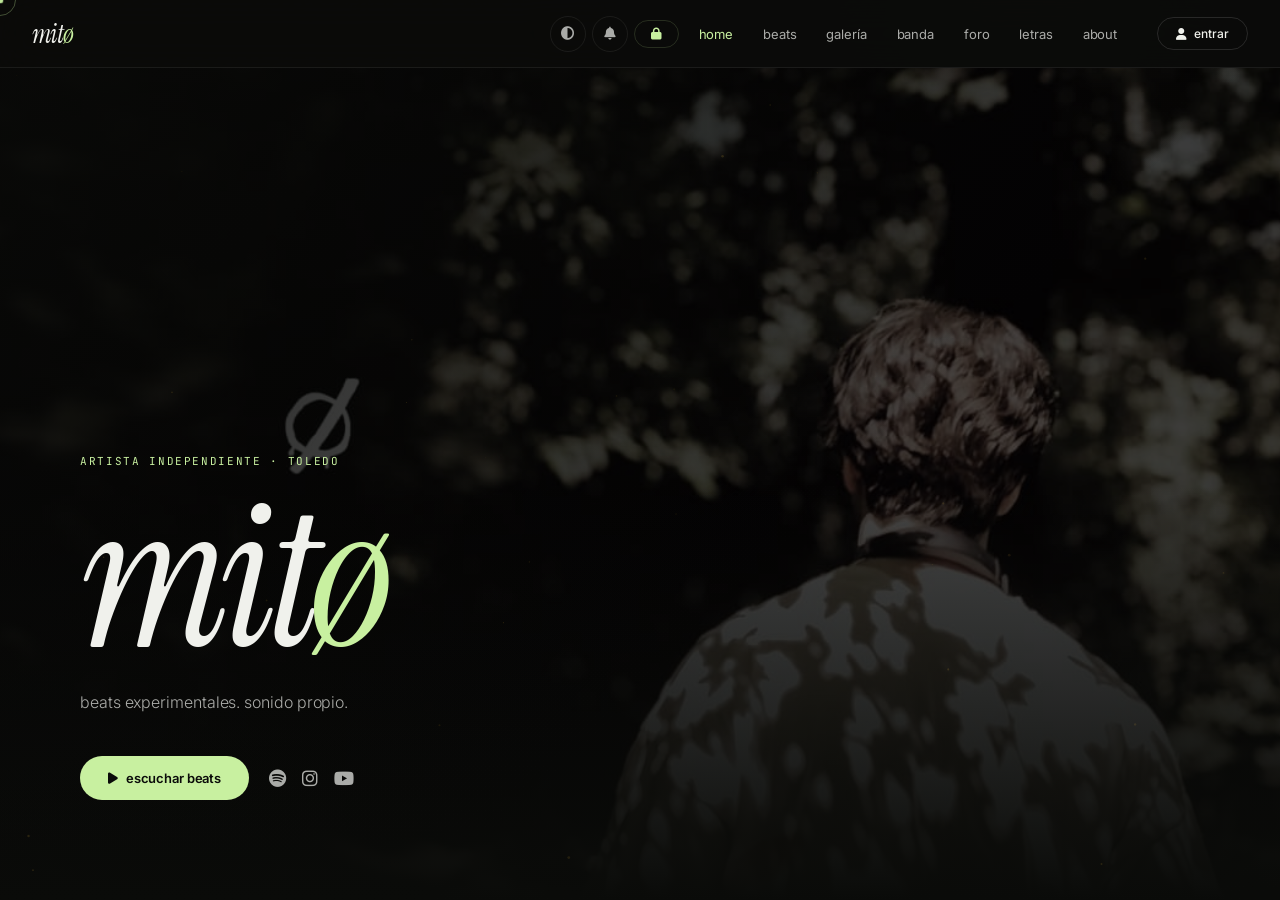
==== commit fceaea28: "Update index.html" ====
--- a/index.html
+++ b/index.html
@@ -18,8 +18,32 @@
 <link rel="preconnect" href="https://fonts.googleapis.com">
 <link href="https://fonts.googleapis.com/css2?family=Instrument+Serif:ital@0;1&family=Geist+Mono:wght@300;400;500&display=swap" rel="stylesheet">
 <link rel="stylesheet" href="https://cdnjs.cloudflare.com/ajax/libs/font-awesome/6.5.0/css/all.min.css">
-<link rel="stylesheet" href="styles.css?v=2">
+<link rel="stylesheet" href="styles.css?v=1778372219">
 <script src="https://cdn.jsdelivr.net/npm/@supabase/supabase-js@2"></script>
+<style>
+/* CRITICAL — instant styles, no flash */
+*, *::before, *::after { box-sizing: border-box; margin: 0; padding: 0; }
+html, body { 
+  width: 100%; height: 100%; overflow: hidden;
+  background: #0a0b09; color: #f0f1ec;
+  font-family: 'Inter', system-ui, sans-serif;
+}
+button { outline: none !important; -webkit-tap-highlight-color: transparent; }
+button:focus { outline: none !important; }
+.page { position: absolute; inset: 0; opacity: 0; pointer-events: none; overflow-y: auto; }
+.page.active { opacity: 1; pointer-events: all; }
+#app { position: fixed; top: 68px; left: 0; right: 0; bottom: 0; }
+.top-nav {
+  position: fixed; top: 0; left: 0; right: 0; height: 68px; z-index: 500;
+  display: flex; align-items: center; padding: 0 32px;
+  background: rgba(10,11,9,0.9);
+  border-bottom: 1px solid rgba(255,255,255,0.07);
+}
+.nav-logo { font-style: italic; font-size: 26px; color: #f0f1ec; flex-shrink: 0; }
+.nav-logo .o { color: #c8f0a0; }
+.mob-nav { display: none; }
+@media(max-width:900px){ .mob-nav{display:flex!important} #app{bottom:72px} }
+</style>
 </head>
 <body>
 
@@ -473,7 +497,12 @@
   </div>
 </div>
 
-<script src="script.js?v=2"></script>
-<script src="sounds.js?v=2"></script>
+
+<script src="app.js?v=1778372219"></script>
+<script src="auth.js?v=1778372219"></script>
+<script src="beats.js?v=1778372219"></script>
+<script src="foro.js?v=1778372219"></script>
+<script src="admin.js?v=1778372219"></script>
+<script src="sounds.js?v=1778372219"></script>
 </body>
 </html>
--- a/styles.css
+++ b/styles.css
@@ -1,505 +1,2270 @@
-/* mitø — styles.css — BeatStars inspired */
-@import url('https://fonts.googleapis.com/css2?family=Instrument+Serif:ital@0;1&family=Geist+Mono:wght@300;400;500&display=swap');
+/* mitø — minimal · clean · beatstars-inspired */
+@import url('https://fonts.googleapis.com/css2?family=Instrument+Serif:ital@0;1&family=Inter:wght@300;400;500;600&family=JetBrains+Mono:wght@400;500&display=swap');
 
 :root {
-  --accent:     #c8f0a0;
-  --accent-dim: color-mix(in srgb, var(--accent) 18%, transparent);
-  --accent-mid: color-mix(in srgb, var(--accent) 35%, transparent);
-  --bg:         #0b0c0a;
-  --bg2:        #111310;
-  --bg3:        #1a1c18;
-  --card:       rgba(255,255,255,0.04);
-  --card-b:     rgba(255,255,255,0.08);
-  --text:       #e8eadc;
-  --text-dim:   rgba(232,234,220,0.4);
-  --text-mid:   rgba(232,234,220,0.65);
-  --shadow:     rgba(0,0,0,0.5);
-  --r:          12px;
-  --r-lg:       20px;
+  --accent: #c8f0a0;
+  --accent-h: #d4f5b0;
+  --accent-dim: rgba(200,240,160,0.15);
+  --bg: #0a0b09;
+  --bg2: #111210;
+  --bg3: #1a1b18;
+  --surface: rgba(255,255,255,0.025);
+  --surface-h: rgba(255,255,255,0.05);
+  --border: rgba(255,255,255,0.07);
+  --border-strong: rgba(255,255,255,0.12);
+  --text: #f0f1ec;
+  --text-mid: rgba(240,241,236,0.7);
+  --text-dim: rgba(240,241,236,0.42);
+  --shadow-sm: 0 2px 8px rgba(0,0,0,0.3);
+  --shadow-md: 0 8px 32px rgba(0,0,0,0.4);
+  --shadow-lg: 0 20px 60px rgba(0,0,0,0.5);
+  --r-sm: 8px;
+  --r: 12px;
+  --r-lg: 18px;
+  --r-xl: 28px;
+  --nav-h: 68px;
   --cursor-color: var(--accent);
 }
 
 body.tema-claro {
-  --bg:      #fafafa;
-  --bg2:     #f2f2f2;
-  --bg3:     #e8e8e8;
-  --card:    rgba(0,0,0,0.03);
-  --card-b:  rgba(0,0,0,0.08);
-  --text:    #0f0f0f;
-  --text-dim:rgba(15,15,15,0.4);
-  --text-mid:rgba(15,15,15,0.65);
-  --shadow:  rgba(0,0,0,0.07);
-}
-body.tema-claro .top-nav { background: rgba(250,250,250,0.94); border-color: rgba(0,0,0,0.07); }
-body.tema-claro .hero-img { filter: brightness(0.45) saturate(0.5); }
-body.tema-claro .field { background: #fff; border-color: rgba(0,0,0,0.1); }
-body.tema-claro .beat-row:hover { background: rgba(0,0,0,0.03); }
-
-*,*::before,*::after { box-sizing: border-box; margin: 0; padding: 0; }
-html,body { width:100%;height:100%;overflow:hidden;background:var(--bg);font-family:'Geist Mono',monospace;color:var(--text);-webkit-font-smoothing:antialiased; }
-
-/* NOISE + BG */
-.noise { position:fixed;inset:0;z-index:0;pointer-events:none;opacity:0.022;background-image:url("data:image/svg+xml,%3Csvg viewBox='0 0 200 200' xmlns='http://www.w3.org/2000/svg'%3E%3Cfilter id='n'%3E%3CfeTurbulence type='fractalNoise' baseFrequency='0.85' numOctaves='4' stitchTiles='stitch'/%3E%3C/filter%3E%3Crect width='100%25' height='100%25' filter='url(%23n)'/%3E%3C/svg%3E");background-size:160px; }
-.bg-gradient { position:fixed;inset:0;z-index:0;pointer-events:none;transition:background 0.8s ease;
-  background: radial-gradient(ellipse 55% 40% at 75% 5%, color-mix(in srgb,var(--accent) 7%,transparent) 0%,transparent 65%),
-              radial-gradient(ellipse 35% 25% at 5% 90%, color-mix(in srgb,var(--accent) 4%,transparent) 0%,transparent 55%); }
+  --bg: #ffffff;
+  --bg2: #f8f8f8;
+  --bg3: #f0f0f0;
+  --surface: rgba(0,0,0,0.025);
+  --surface-h: rgba(0,0,0,0.05);
+  --border: rgba(0,0,0,0.08);
+  --border-strong: rgba(0,0,0,0.14);
+  --text: #0a0b09;
+  --text-mid: rgba(10,11,9,0.7);
+  --text-dim: rgba(10,11,9,0.42);
+  --shadow-sm: 0 2px 8px rgba(0,0,0,0.06);
+  --shadow-md: 0 8px 32px rgba(0,0,0,0.08);
+  --shadow-lg: 0 20px 60px rgba(0,0,0,0.1);
+}
+body.tema-claro .hero-img { filter: brightness(0.55) saturate(0.6); }
+
+* { box-sizing: border-box; margin: 0; padding: 0; }
+html, body {
+  width: 100%;
+  height: 100%;
+  overflow: hidden;
+  background: var(--bg);
+  color: var(--text);
+  font-family: 'Inter', system-ui, sans-serif;
+  font-weight: 400;
+  -webkit-font-smoothing: antialiased;
+  letter-spacing: -0.005em;
+}
+
+button { font-family: inherit; }
+input, textarea, select { font-family: inherit; }
+
+/* BACKGROUND ELEMENTS */
+.noise {
+  position: fixed;
+  inset: 0;
+  z-index: 0;
+  pointer-events: none;
+  opacity: 0.018;
+  background-image: url("data:image/svg+xml,%3Csvg viewBox='0 0 200 200' xmlns='http://www.w3.org/2000/svg'%3E%3Cfilter id='n'%3E%3CfeTurbulence type='fractalNoise' baseFrequency='0.85' numOctaves='4'/%3E%3C/filter%3E%3Crect width='100%25' height='100%25' filter='url(%23n)'/%3E%3C/svg%3E");
+}
+.bg-gradient {
+  position: fixed;
+  inset: 0;
+  z-index: 0;
+  pointer-events: none;
+  background:
+    radial-gradient(60% 50% at 80% 0%, color-mix(in srgb, var(--accent) 5%, transparent) 0%, transparent 70%),
+    radial-gradient(40% 30% at 0% 100%, color-mix(in srgb, var(--accent) 3%, transparent) 0%, transparent 60%);
+  transition: background 0.8s ease;
+}
 
 /* CURSOR */
-#mito-cursor { position:fixed;pointer-events:none;z-index:99999;width:8px;height:8px;border-radius:50%;background:var(--cursor-color);transform:translate(-50%,-50%);transition:width 0.18s,height 0.18s,background 0.3s;mix-blend-mode:difference; }
-#mito-cursor-ring { position:fixed;pointer-events:none;z-index:99998;width:32px;height:32px;border-radius:50%;border:1px solid color-mix(in srgb,var(--cursor-color) 35%,transparent);transform:translate(-50%,-50%);transition:left 0.1s ease-out,top 0.1s ease-out,width 0.18s,height 0.18s,border-color 0.3s; }
-body.cursor-hover #mito-cursor { width:14px;height:14px; }
-body.cursor-hover #mito-cursor-ring { width:48px;height:48px; }
-@media (hover:none) { #mito-cursor,#mito-cursor-ring { display:none; } }
-@media (hover:hover) { *:not(input):not(textarea):not(select) { cursor:none !important; } }
+#mito-cursor {
+  position: fixed;
+  pointer-events: none;
+  z-index: 99999;
+  width: 7px;
+  height: 7px;
+  border-radius: 50%;
+  background: var(--cursor-color);
+  transform: translate(-50%, -50%);
+  transition: width 0.18s, height 0.18s;
+  mix-blend-mode: difference;
+}
+#mito-cursor-ring {
+  position: fixed;
+  pointer-events: none;
+  z-index: 99998;
+  width: 32px;
+  height: 32px;
+  border-radius: 50%;
+  border: 1px solid color-mix(in srgb, var(--cursor-color) 30%, transparent);
+  transform: translate(-50%, -50%);
+  transition: left 0.1s, top 0.1s, width 0.18s, height 0.18s;
+}
+body.cursor-hover #mito-cursor { width: 12px; height: 12px; }
+body.cursor-hover #mito-cursor-ring { width: 46px; height: 46px; }
+@media (hover: none) {
+  #mito-cursor, #mito-cursor-ring { display: none; }
+}
+@media (hover: hover) {
+  *:not(input):not(textarea):not(select) { cursor: none !important; }
+}
 
 /* TOP NAV */
-.top-nav { position:fixed;top:0;left:0;right:0;height:64px;z-index:500;display:flex;align-items:center;padding:0 40px;gap:0;background:color-mix(in srgb,var(--bg) 88%,transparent);backdrop-filter:blur(24px) saturate(1.4);border-bottom:1px solid var(--card-b); }
-.nav-logo { font-family:'Instrument Serif',serif;font-style:italic;font-size:22px;letter-spacing:-0.5px;cursor:pointer;color:var(--text);user-select:none;margin-right:36px;flex-shrink:0;transition:opacity 0.2s; }
-.nav-logo:hover { opacity:0.7; }
-.nav-logo .o { color:var(--accent); }
-.nav-links { display:flex;align-items:center;gap:2px;flex:1; }
-.nav-link { background:none;border:none;color:var(--text-dim);font-family:'Geist Mono',monospace;font-size:11px;letter-spacing:0.3px;padding:7px 13px;border-radius:8px;cursor:pointer;transition:all 0.15s;white-space:nowrap; }
-.nav-link:hover { color:var(--text);background:var(--card); }
-.nav-link.active { color:var(--accent); }
-.nav-right { display:flex;align-items:center;gap:8px;flex-shrink:0;margin-left:auto; }
-.nav-icon-btn { width:34px;height:34px;border-radius:50%;border:1px solid var(--card-b);background:none;color:var(--text-dim);font-size:13px;cursor:pointer;display:flex;align-items:center;justify-content:center;transition:all 0.2s; }
-.nav-icon-btn:hover { color:var(--accent);border-color:var(--accent-dim); }
-.nav-lock-btn { padding:6px 14px;border-radius:20px;border:1px solid var(--accent-dim);background:none;color:var(--accent);font-family:'Geist Mono',monospace;font-size:11px;cursor:pointer;transition:all 0.15s; }
-.nav-lock-btn:hover { background:var(--accent-dim); }
-.nav-auth-btn { display:flex;align-items:center;gap:6px;padding:8px 18px;border-radius:20px;border:1px solid var(--card-b);background:none;color:var(--text-dim);font-family:'Geist Mono',monospace;font-size:11px;cursor:pointer;transition:all 0.2s;white-space:nowrap; }
-.nav-auth-btn:hover { border-color:var(--accent-dim);color:var(--text); }
-.nav-auth-btn.logged { border-color:var(--accent-dim);color:var(--accent);background:var(--accent-dim); }
-.nav-burger { display:none;background:none;border:none;color:var(--text-dim);font-size:18px;cursor:pointer;padding:6px;margin-left:8px; }
-.mob-menu-btn { width:100%;background:none;border:none;color:var(--text-dim);font-family:'Geist Mono',monospace;font-size:12px;padding:14px 20px;text-align:left;cursor:pointer;transition:all 0.15s; }
-.mob-menu-btn:hover { color:var(--text);background:var(--card); }
-
-/* ONLINE */
-.online-pulse { display:inline-block;width:6px;height:6px;border-radius:50%;background:#6bffb8;margin-right:5px;animation:pulse 2s ease-in-out infinite; }
-@keyframes pulse { 0%,100%{opacity:1;transform:scale(1)} 50%{opacity:0.5;transform:scale(1.4)} }
+.top-nav {
+  position: fixed;
+  top: 0; left: 0; right: 0;
+  height: var(--nav-h);
+  z-index: 500;
+  display: flex;
+  align-items: center;
+  padding: 0 32px;
+  background: color-mix(in srgb, var(--bg) 86%, transparent);
+  backdrop-filter: blur(20px) saturate(1.4);
+  -webkit-backdrop-filter: blur(20px) saturate(1.4);
+  border-bottom: 1px solid var(--border);
+}
+
+.nav-logo {
+  font-family: 'Instrument Serif', serif;
+  font-style: italic;
+  font-size: 26px;
+  letter-spacing: -0.02em;
+  cursor: pointer;
+  color: var(--text);
+  user-select: none;
+  flex-shrink: 0;
+  transition: opacity 0.2s;
+}
+.nav-logo:hover { opacity: 0.7; }
+.nav-logo .o { color: var(--accent); }
+
+.nav-right {
+  display: flex;
+  align-items: center;
+  gap: 6px;
+  margin-left: auto;
+}
+
+.nav-links-right {
+  display: flex;
+  align-items: center;
+  gap: 2px;
+  margin-right: 16px;
+}
+
+.nav-link {
+  background: none;
+  border: none;
+  outline: none;
+  color: var(--text-mid);
+  font-size: 13px;
+  font-weight: 400;
+  padding: 8px 14px;
+  border-radius: 100px;
+  cursor: pointer;
+  transition: color 0.15s;
+  white-space: nowrap;
+  letter-spacing: -0.01em;
+}
+.nav-link:focus { outline: none; box-shadow: none; }
+.nav-link:hover { color: var(--text); }
+.nav-link.active {
+  color: var(--accent) !important;
+  background: none !important;
+  border: none !important;
+}
+
+.nav-icon-btn {
+  width: 36px;
+  height: 36px;
+  border-radius: 50%;
+  border: 1px solid var(--border);
+  background: none;
+  color: var(--text-mid);
+  font-size: 13px;
+  cursor: pointer;
+  display: flex;
+  align-items: center;
+  justify-content: center;
+  transition: all 0.2s;
+  position: relative;
+}
+.nav-icon-btn:hover {
+  color: var(--text);
+  border-color: var(--border-strong);
+  background: var(--surface);
+}
+
+.nav-lock-btn {
+  padding: 7px 16px;
+  border-radius: 100px;
+  border: 1px solid var(--accent-dim);
+  background: none;
+  color: var(--accent);
+  font-size: 12px;
+  font-weight: 500;
+  cursor: pointer;
+  transition: all 0.2s;
+  display: flex;
+  align-items: center;
+  gap: 6px;
+}
+.nav-lock-btn:hover { background: var(--accent-dim); }
+
+.nav-auth-btn {
+  display: flex;
+  align-items: center;
+  gap: 7px;
+  padding: 8px 18px;
+  border-radius: 100px;
+  border: 1px solid var(--border-strong);
+  background: none;
+  color: var(--text);
+  font-size: 12px;
+  font-weight: 500;
+  cursor: pointer;
+  transition: all 0.2s;
+  white-space: nowrap;
+  margin-left: 4px;
+}
+.nav-auth-btn:hover {
+  background: var(--surface);
+}
+.nav-auth-btn.logged {
+  background: var(--accent);
+  color: #0a0b09;
+  border-color: var(--accent);
+}
+.nav-auth-btn.logged:hover { background: var(--accent-h); }
+
+.nav-burger {
+  display: none;
+  background: none;
+  border: none;
+  color: var(--text);
+  font-size: 18px;
+  cursor: pointer;
+  padding: 8px;
+  margin-left: 8px;
+}
+
+/* ONLINE INDICATOR */
+.online-pulse {
+  display: inline-block;
+  width: 6px;
+  height: 6px;
+  border-radius: 50%;
+  background: #6bffb8;
+  margin-right: 5px;
+  vertical-align: middle;
+  animation: pulse 2s ease-in-out infinite;
+}
+@keyframes pulse {
+  0%, 100% { opacity: 1; transform: scale(1); }
+  50% { opacity: 0.5; transform: scale(1.4); }
+}
 
 /* PAGES */
-#app { position:fixed;top:64px;left:0;right:0;bottom:0;z-index:10; }
-.page { position:absolute;inset:0;overflow-y:auto;overflow-x:hidden;opacity:0;pointer-events:none;transition:opacity 0.35s ease,transform 0.35s cubic-bezier(.2,.8,.2,1);scrollbar-width:thin;scrollbar-color:var(--card-b) transparent; }
-.page::-webkit-scrollbar { width:3px; }
-.page::-webkit-scrollbar-thumb { background:var(--card-b);border-radius:10px; }
-.slide-r { transform:translateX(28px); }
-.slide-l { transform:translateX(-28px); }
-.slide-u { transform:translateY(20px); }
-.page.active { opacity:1;transform:translate(0)!important;pointer-events:all; }
+#app {
+  position: fixed;
+  top: var(--nav-h);
+  left: 0;
+  right: 0;
+  bottom: 0;
+  z-index: 10;
+}
+.page {
+  position: absolute;
+  inset: 0;
+  overflow-y: auto;
+  overflow-x: hidden;
+  opacity: 0;
+  pointer-events: none;
+  transition: opacity 0.3s ease;
+  scrollbar-width: thin;
+  scrollbar-color: var(--border) transparent;
+}
+.page::-webkit-scrollbar { width: 4px; }
+.page::-webkit-scrollbar-thumb { background: var(--border); border-radius: 10px; }
+.page.active { opacity: 1; pointer-events: all; }
+
+.page-wrap {
+  max-width: 1100px;
+  margin: 0 auto;
+  padding: 56px 40px 100px;
+}
 
 /* HERO */
-.hero { position:relative;min-height:calc(100vh - 64px);display:flex;align-items:flex-end;padding:60px 72px;overflow:hidden; }
-.hero-img-wrap { position:absolute;inset:0;overflow:hidden; }
-.hero-img { width:100%;height:100%;object-fit:cover;object-position:center 20%;filter:brightness(0.28) saturate(0.6);transform:scale(1.06);transition:transform 0.08s ease-out; }
-.hero-overlay { position:absolute;inset:0;background:linear-gradient(135deg,color-mix(in srgb,var(--bg) 82%,transparent) 0%,transparent 55%,color-mix(in srgb,var(--bg) 45%,transparent) 100%); }
-.hero-overlay2 { position:absolute;inset:0;background:linear-gradient(to top,var(--bg) 0%,transparent 50%); }
-.hero-content { position:relative;z-index:2;max-width:680px;width:100%; }
-.hero-tag { font-size:10px;letter-spacing:3px;color:var(--accent);opacity:0.8;margin-bottom:18px; }
-.hero-title { font-family:'Instrument Serif',serif;font-style:italic;font-size:clamp(80px,16vw,160px);line-height:0.88;letter-spacing:-4px;color:var(--text);margin-bottom:20px; }
-.hero-title .o { color:var(--accent); }
-.hero-sub { font-size:14px;color:var(--text-dim);margin-bottom:36px;line-height:1.8;font-weight:300;max-width:380px; }
-.hero-btns { display:flex;align-items:center;gap:16px;flex-wrap:wrap; }
-.home-beats-section { padding:64px 72px 80px; }
-
-/* BEATS LIST — BeatStars style */
-.beats-list { display:flex;flex-direction:column; }
+.hero {
+  position: relative;
+  min-height: calc(100vh - var(--nav-h));
+  display: flex;
+  align-items: flex-end;
+  padding: 80px 80px 100px;
+  overflow: hidden;
+}
+.hero-img-wrap { position: absolute; inset: 0; overflow: hidden; }
+.hero-img {
+  width: 100%;
+  height: 100%;
+  object-fit: cover;
+  object-position: center 25%;
+  filter: brightness(0.32) saturate(0.6);
+  transform: scale(1.06);
+  transition: transform 0.08s ease-out;
+}
+.hero-overlay {
+  position: absolute;
+  inset: 0;
+  background:
+    linear-gradient(135deg, color-mix(in srgb, var(--bg) 75%, transparent) 0%, transparent 60%),
+    linear-gradient(to top, var(--bg) 0%, transparent 50%);
+}
+.hero-content {
+  position: relative;
+  z-index: 2;
+  max-width: 760px;
+  width: 100%;
+}
+.hero-tag {
+  font-family: 'JetBrains Mono', monospace;
+  font-size: 11px;
+  letter-spacing: 0.15em;
+  color: var(--accent);
+  margin-bottom: 24px;
+  text-transform: uppercase;
+}
+.hero-title {
+  font-family: 'Instrument Serif', serif;
+  font-style: italic;
+  font-size: clamp(80px, 17vw, 200px);
+  line-height: 0.85;
+  letter-spacing: -0.05em;
+  color: var(--text);
+  margin-bottom: 28px;
+  font-weight: 400;
+}
+.hero-title .o { color: var(--accent); }
+.hero-sub {
+  font-size: 16px;
+  color: var(--text-mid);
+  margin-bottom: 40px;
+  line-height: 1.6;
+  font-weight: 300;
+  max-width: 420px;
+}
+.hero-btns {
+  display: flex;
+  align-items: center;
+  gap: 20px;
+  flex-wrap: wrap;
+}
+
+.home-section {
+  padding: 80px 80px 100px;
+  max-width: 1400px;
+  margin: 0 auto;
+}
+
+/* SECTION HEADER */
+.section-row {
+  display: flex;
+  align-items: center;
+  justify-content: space-between;
+  gap: 16px;
+  margin-bottom: 32px;
+}
+.section-title {
+  font-family: 'Instrument Serif', serif;
+  font-style: italic;
+  font-size: clamp(36px, 5vw, 56px);
+  letter-spacing: -0.03em;
+  font-weight: 400;
+  color: var(--text);
+  line-height: 1;
+}
+.section-sub {
+  font-size: 13px;
+  color: var(--text-mid);
+  margin-top: 8px;
+  max-width: 500px;
+  line-height: 1.6;
+}
+
+/* BUTTONS */
+.btn-primary {
+  padding: 14px 28px;
+  background: var(--accent);
+  color: #0a0b09;
+  border: none;
+  border-radius: 100px;
+  font-size: 13px;
+  font-weight: 600;
+  cursor: pointer;
+  transition: all 0.2s;
+  display: inline-flex;
+  align-items: center;
+  gap: 8px;
+  white-space: nowrap;
+  letter-spacing: -0.01em;
+}
+.btn-primary:hover {
+  background: var(--accent-h);
+  transform: translateY(-1px);
+  box-shadow: 0 12px 32px color-mix(in srgb, var(--accent) 25%, transparent);
+}
+.btn-primary:disabled { opacity: 0.4; cursor: not-allowed; transform: none; box-shadow: none; }
+.btn-secondary {
+  padding: 12px 24px;
+  background: var(--surface);
+  color: var(--text);
+  border: 1px solid var(--border);
+  border-radius: 100px;
+  font-size: 13px;
+  font-weight: 500;
+  cursor: pointer;
+  transition: all 0.2s;
+  display: inline-flex;
+  align-items: center;
+  gap: 7px;
+}
+.btn-secondary:hover { border-color: var(--border-strong); background: var(--surface-h); }
+.full { width: 100%; justify-content: center; }
+.link-btn {
+  background: none;
+  border: none;
+  color: var(--text-mid);
+  font-size: 13px;
+  cursor: pointer;
+  transition: color 0.2s;
+  font-weight: 500;
+}
+.link-btn:hover { color: var(--accent); }
+.reload-btn {
+  background: var(--surface);
+  border: 1px solid var(--border);
+  border-radius: 50%;
+  color: var(--text-mid);
+  width: 38px;
+  height: 38px;
+  display: flex;
+  align-items: center;
+  justify-content: center;
+  cursor: pointer;
+  font-size: 13px;
+  transition: all 0.2s;
+  flex-shrink: 0;
+}
+.reload-btn:hover { color: var(--accent); border-color: var(--accent-dim); }
+
+/* SOCIAL */
+.social-row { display: flex; gap: 16px; align-items: center; }
+.social-row a {
+  color: var(--text-mid);
+  font-size: 18px;
+  text-decoration: none;
+  transition: all 0.2s;
+}
+.social-row a:hover { color: var(--accent); transform: translateY(-2px); }
+
+/* === BEATS LIST — BeatStars style === */
+.beats-list {
+  display: flex;
+  flex-direction: column;
+  background: var(--surface);
+  border: 1px solid var(--border);
+  border-radius: var(--r-lg);
+  overflow: hidden;
+}
+
+.beats-header {
+  display: grid;
+  grid-template-columns: 56px 60px 1fr 80px 80px 220px 60px;
+  align-items: center;
+  padding: 14px 24px;
+  border-bottom: 1px solid var(--border);
+  background: rgba(0,0,0,0.15);
+}
+body.tema-claro .beats-header { background: rgba(0,0,0,0.02); }
+.beats-header span {
+  font-family: 'JetBrains Mono', monospace;
+  font-size: 10px;
+  letter-spacing: 0.2em;
+  color: var(--text-dim);
+  text-transform: uppercase;
+  font-weight: 500;
+}
 
 .beat-row {
-  display:grid;
-  grid-template-columns: 36px 88px minmax(160px,1fr) minmax(220px,35%) auto;
-  align-items:center;
-  gap:0;
-  padding:0;
-  border-bottom:1px solid var(--card-b);
-  cursor:pointer;
-  transition:background 0.15s;
-  min-width:0;
-  overflow:visible;
-}
-.beat-row:hover { background:var(--card); }
-.beat-row.is-playing { background:color-mix(in srgb,var(--accent) 5%,transparent); }
-
-.beat-row-num { padding:0 0 0 20px;font-size:12px;color:var(--text-dim);font-variant-numeric:tabular-nums;width:36px; }
-
-.beat-row-cover { padding:12px 16px 12px 0; }
-.beat-row-cover img,.beat-row-cover-ph { width:88px;height:88px;border-radius:10px;object-fit:cover;border:1px solid var(--card-b);display:block; }
-.beat-row-cover-ph { background:var(--bg3);display:flex;align-items:center;justify-content:center;color:var(--text-dim);font-size:28px; }
-
-.beat-row-info { padding:16px 20px 16px 0;min-width:0; }
-.beat-row-title { font-family:'Instrument Serif',serif;font-style:italic;font-size:20px;font-weight:400;color:var(--text);white-space:nowrap;overflow:hidden;text-overflow:ellipsis;letter-spacing:-0.3px; }
-.beat-row-genre { font-size:11px;color:var(--text-dim);margin-top:3px; }
-.beat-row-tags { display:flex;gap:5px;margin-top:7px;flex-wrap:wrap; }
-.beat-tag { font-size:9px;padding:2px 9px;border:1px solid var(--card-b);border-radius:100px;color:var(--text-dim);white-space:nowrap; }
-.beat-tag.bpm { border-color:var(--accent-dim);color:var(--accent); }
-.beat-insps { display:flex;gap:4px;margin-top:5px;flex-wrap:wrap; }
-.beat-insp { font-size:9px;padding:2px 9px;border-radius:100px;background:var(--card);border:1px solid var(--card-b);color:var(--text-dim); }
-
-.beat-row-player { display:flex;align-items:center;gap:14px;padding:0 20px 0 0;min-width:0;overflow:hidden; }
-.play-btn { width:46px;height:46px;border-radius:50%;flex-shrink:0;border:none;background:var(--accent);color:#0b0c0a;font-size:14px;cursor:pointer;display:flex;align-items:center;justify-content:center;transition:all 0.2s;box-shadow:0 4px 18px color-mix(in srgb,var(--accent) 35%,transparent); }
-.play-btn:hover { transform:scale(1.08);box-shadow:0 6px 28px color-mix(in srgb,var(--accent) 50%,transparent); }
-.beat-row.is-playing .play-btn { box-shadow:0 0 0 5px color-mix(in srgb,var(--accent) 22%,transparent); }
-.player-right { flex:1;min-width:0;display:flex;flex-direction:column;gap:5px;overflow:hidden; }
-.viz-canvas { width:100%;height:52px;border-radius:8px;cursor:pointer;display:block; }
-.player-meta { display:flex;justify-content:space-between;font-size:9px;color:var(--text-dim); }
-
-.beat-row-actions { display:flex;align-items:center;gap:8px;padding:0 20px 0 0;flex-shrink:0; }
-.beat-priv-tag { font-size:9px;padding:2px 8px;border-radius:100px;background:var(--accent-dim);color:var(--accent); }
-.delete-btn { width:30px;height:30px;border-radius:8px;border:none;background:none;color:var(--text-dim);font-size:10px;cursor:pointer;display:flex;align-items:center;justify-content:center;transition:all 0.2s;opacity:0; }
-.beat-row:hover .delete-btn { opacity:0.45; }
-.delete-btn:hover { background:rgba(255,80,80,0.1);color:#ff6b6b;opacity:1!important; }
-
-/* BEAT DETAIL */
-#beat-overlay { position:fixed;inset:0;z-index:7000;background:rgba(0,0,0,0.92);backdrop-filter:blur(24px);opacity:0;pointer-events:none;transition:opacity 0.3s;overflow-y:auto; }
-#beat-overlay.visible { opacity:1;pointer-events:all; }
-.beat-detail { max-width:560px;margin:0 auto;padding:52px 32px 100px;display:flex;flex-direction:column;gap:28px; }
-.beat-detail-close { display:flex;align-items:center;gap:6px;background:none;border:none;color:var(--text-dim);font-family:'Geist Mono',monospace;font-size:11px;cursor:pointer;padding:0;transition:color 0.2s; }
-.beat-detail-close:hover { color:var(--text); }
-.beat-detail-card { display:flex;gap:22px;align-items:center;background:var(--card);border:1px solid var(--card-b);border-radius:var(--r-lg);padding:22px; }
-.beat-detail-cover { width:130px;height:130px;border-radius:12px;object-fit:cover;flex-shrink:0;border:1px solid var(--card-b); }
-.beat-detail-cover-ph { width:130px;height:130px;border-radius:12px;flex-shrink:0;background:var(--bg3);border:1px solid var(--card-b);display:flex;align-items:center;justify-content:center;color:var(--text-dim);font-size:40px; }
-.beat-detail-meta { flex:1;min-width:0; }
-.beat-detail-title { font-family:'Instrument Serif',serif;font-style:italic;font-size:clamp(22px,4vw,36px);letter-spacing:-1px;font-weight:400;color:var(--text);line-height:1.1; }
-.beat-detail-artist { font-size:12px;color:var(--text-dim);margin-top:4px; }
-.beat-detail-tags { display:flex;gap:6px;flex-wrap:wrap;margin-top:10px; }
-.beat-detail-player { background:var(--card);border:1px solid var(--card-b);border-radius:var(--r-lg);padding:22px;display:flex;flex-direction:column;gap:12px; }
-.beat-detail-controls { display:flex;justify-content:center; }
-.beat-insp-tag-big { font-size:11px;padding:4px 14px;border-radius:100px;background:var(--card);border:1px solid var(--card-b);color:var(--text-mid); }
-
-/* GALERÍA */
-.galeria-grid { display:grid;grid-template-columns:repeat(auto-fill,minmax(220px,1fr));gap:8px; }
-.galeria-item { position:relative;aspect-ratio:1;border-radius:var(--r);overflow:hidden;cursor:pointer;background:var(--card); }
-.galeria-item.video-item { aspect-ratio:16/9; }
-.galeria-item img,.galeria-item video { width:100%;height:100%;object-fit:cover;transition:transform 0.4s,filter 0.3s;filter:brightness(0.88); }
-.galeria-item:hover img,.galeria-item:hover video { transform:scale(1.04);filter:brightness(1); }
-.galeria-item-overlay { position:absolute;inset:0;background:linear-gradient(to top,rgba(0,0,0,0.65) 0%,transparent 50%);opacity:0;transition:opacity 0.25s;display:flex;align-items:flex-end;padding:12px; }
-.galeria-item:hover .galeria-item-overlay { opacity:1; }
-.galeria-video-icon { position:absolute;top:50%;left:50%;transform:translate(-50%,-50%);width:44px;height:44px;border-radius:50%;background:rgba(0,0,0,0.55);display:flex;align-items:center;justify-content:center;color:#fff;font-size:15px; }
-#lightbox { position:fixed;inset:0;z-index:9998;background:rgba(0,0,0,0.96);display:flex;flex-direction:column;justify-content:center;align-items:center;gap:16px;padding:40px 20px;opacity:0;pointer-events:none;transition:opacity 0.25s; }
-#lightbox.visible { opacity:1;pointer-events:all; }
-#lightbox-img { max-width:90vw;max-height:78vh;object-fit:contain;border-radius:10px; }
-.lightbox-close { position:absolute;top:22px;right:26px;background:none;border:none;color:var(--text-dim);font-size:18px;cursor:pointer;transition:color 0.2s; }
-.lightbox-close:hover { color:var(--text); }
+  display: grid;
+  grid-template-columns: 56px 60px 1fr 80px 80px 220px 60px;
+  align-items: center;
+  padding: 0 24px;
+  min-height: 76px;
+  border-bottom: 1px solid var(--border);
+  cursor: pointer;
+  transition: background 0.15s;
+  position: relative;
+}
+.beat-row:last-of-type { border-bottom: none; }
+.beat-row:hover { background: var(--surface-h); }
+.beat-row.is-playing { background: color-mix(in srgb, var(--accent) 5%, transparent); }
+
+.beat-num-col {
+  display: flex;
+  align-items: center;
+  justify-content: center;
+  position: relative;
+}
+.beat-row-num {
+  font-family: 'JetBrains Mono', monospace;
+  font-size: 13px;
+  color: var(--text-dim);
+  font-variant-numeric: tabular-nums;
+}
+.beat-row:hover .beat-row-num { display: none; }
+.beat-row:hover .play-btn-inline,
+.beat-row.is-playing .play-btn-inline { display: flex !important; }
+.beat-row.is-playing .beat-row-num { display: none; }
+
+.play-btn-inline {
+  display: none;
+  width: 32px;
+  height: 32px;
+  border-radius: 50%;
+  border: none;
+  background: var(--accent);
+  color: #0a0b09;
+  font-size: 11px;
+  cursor: pointer;
+  align-items: center;
+  justify-content: center;
+  transition: all 0.2s;
+  box-shadow: 0 4px 12px color-mix(in srgb, var(--accent) 30%, transparent);
+}
+.play-btn-inline:hover { transform: scale(1.1); }
+
+.beat-cover-col {
+  display: flex;
+  align-items: center;
+  justify-content: center;
+  padding: 12px 8px;
+}
+.beat-row-cover-sm {
+  width: 48px;
+  height: 48px;
+  border-radius: 8px;
+  object-fit: cover;
+  display: block;
+}
+.beat-row-cover-ph-sm {
+  width: 48px;
+  height: 48px;
+  border-radius: 8px;
+  background: var(--bg3);
+  display: flex;
+  align-items: center;
+  justify-content: center;
+  color: var(--text-dim);
+  font-size: 16px;
+}
+
+.beat-row-main {
+  padding: 0 16px 0 12px;
+  min-width: 0;
+}
+.beat-row-title {
+  font-size: 14px;
+  font-weight: 500;
+  color: var(--text);
+  white-space: nowrap;
+  overflow: hidden;
+  text-overflow: ellipsis;
+  letter-spacing: -0.01em;
+}
+.beat-row-genre {
+  font-size: 12px;
+  color: var(--text-dim);
+  margin-top: 3px;
+  font-weight: 400;
+}
+
+.beat-row-time,
+.beat-row-bpm {
+  font-family: 'JetBrains Mono', monospace;
+  font-size: 13px;
+  color: var(--text-mid);
+  font-variant-numeric: tabular-nums;
+}
+
+.beat-row-tags-col {
+  display: flex;
+  gap: 6px;
+  flex-wrap: wrap;
+  align-items: center;
+  overflow: hidden;
+}
+.beat-tag {
+  font-size: 11px;
+  padding: 4px 12px;
+  border: 1px solid var(--border);
+  border-radius: 100px;
+  color: var(--text-mid);
+  white-space: nowrap;
+  background: none;
+  font-weight: 400;
+}
+
+.beat-row-actions {
+  display: flex;
+  align-items: center;
+  justify-content: flex-end;
+  gap: 6px;
+}
+.beat-priv-tag {
+  font-size: 9px;
+  padding: 3px 8px;
+  border-radius: 100px;
+  background: var(--accent-dim);
+  color: var(--accent);
+}
+.delete-btn {
+  width: 30px;
+  height: 30px;
+  border-radius: 8px;
+  border: none;
+  background: none;
+  color: var(--text-dim);
+  font-size: 11px;
+  cursor: pointer;
+  display: flex;
+  align-items: center;
+  justify-content: center;
+  transition: all 0.2s;
+  opacity: 0;
+}
+.beat-row:hover .delete-btn { opacity: 0.5; }
+.delete-btn:hover {
+  background: rgba(255,80,80,0.1);
+  color: #ff6b6b;
+  opacity: 1 !important;
+}
+
+/* Visualizer row */
+.beat-viz-row {
+  grid-column: 1 / -1;
+  display: none;
+  align-items: center;
+  gap: 14px;
+  padding: 8px 24px 16px;
+  border-top: 1px solid var(--border);
+}
+.beat-row.is-playing .beat-viz-row { display: flex; }
+.viz-canvas {
+  flex: 1;
+  height: 56px;
+  border-radius: 8px;
+  cursor: pointer;
+  display: block;
+}
+.player-meta {
+  font-family: 'JetBrains Mono', monospace;
+  font-size: 11px;
+  color: var(--text-dim);
+  flex-shrink: 0;
+  display: flex;
+  gap: 8px;
+}
+
+/* FILTERS */
+.filters-bar {
+  background: var(--surface);
+  border: 1px solid var(--border);
+  border-radius: var(--r-lg);
+  padding: 20px 24px;
+  margin-bottom: 32px;
+}
+.filter-search-wrap {
+  position: relative;
+  display: flex;
+  align-items: center;
+  margin-bottom: 14px;
+}
+.filter-search-wrap i {
+  position: absolute;
+  left: 16px;
+  color: var(--text-dim);
+  font-size: 13px;
+  pointer-events: none;
+}
+.filter-search-wrap .filter-field {
+  padding-left: 42px;
+  font-size: 14px;
+}
+.filter-row {
+  display: flex;
+  gap: 12px;
+  align-items: flex-end;
+  flex-wrap: wrap;
+}
+.filter-group {
+  display: flex;
+  flex-direction: column;
+  gap: 6px;
+}
+.filter-group label {
+  font-family: 'JetBrains Mono', monospace;
+  font-size: 10px;
+  letter-spacing: 0.15em;
+  color: var(--text-dim);
+  text-transform: uppercase;
+}
+.filter-field {
+  padding: 11px 14px;
+  background: var(--bg3);
+  border: 1px solid var(--border);
+  border-radius: 10px;
+  color: var(--text);
+  font-family: inherit;
+  font-size: 13px;
+  outline: none;
+  transition: border-color 0.2s;
+  width: 100%;
+}
+.filter-field:focus { border-color: var(--accent-dim); }
+.filter-field::placeholder { color: var(--text-dim); }
+.filter-sm { width: 80px; }
+.filter-range { display: flex; align-items: center; gap: 6px; }
+.filter-range span { color: var(--text-dim); }
+.filter-clear {
+  padding: 11px 16px;
+  background: none;
+  border: 1px solid var(--border);
+  border-radius: 10px;
+  color: var(--text-dim);
+  font-size: 12px;
+  cursor: pointer;
+  transition: all 0.2s;
+  white-space: nowrap;
+  align-self: flex-end;
+}
+.filter-clear:hover { border-color: rgba(255,80,80,0.3); color: #ff6b6b; }
+
+/* GALERIA */
+.galeria-grid {
+  display: grid;
+  grid-template-columns: repeat(auto-fill, minmax(240px, 1fr));
+  gap: 12px;
+}
+.galeria-item {
+  position: relative;
+  aspect-ratio: 1;
+  border-radius: var(--r);
+  overflow: hidden;
+  cursor: pointer;
+  background: var(--surface);
+}
+.galeria-item.video-item { aspect-ratio: 16/9; }
+.galeria-item img,
+.galeria-item video {
+  width: 100%;
+  height: 100%;
+  object-fit: cover;
+  transition: transform 0.4s, filter 0.3s;
+  filter: brightness(0.92);
+}
+.galeria-item:hover img,
+.galeria-item:hover video {
+  transform: scale(1.04);
+  filter: brightness(1);
+}
+.galeria-item-overlay {
+  position: absolute;
+  inset: 0;
+  background: linear-gradient(to top, rgba(0,0,0,0.7) 0%, transparent 50%);
+  opacity: 0;
+  transition: opacity 0.25s;
+  display: flex;
+  align-items: flex-end;
+  padding: 14px;
+}
+.galeria-item:hover .galeria-item-overlay { opacity: 1; }
+.galeria-caption { font-size: 12px; color: #fff; }
+.galeria-video-icon {
+  position: absolute;
+  top: 50%;
+  left: 50%;
+  transform: translate(-50%,-50%);
+  width: 48px;
+  height: 48px;
+  border-radius: 50%;
+  background: rgba(0,0,0,0.55);
+  display: flex;
+  align-items: center;
+  justify-content: center;
+  color: #fff;
+  font-size: 16px;
+}
+
+#lightbox {
+  position: fixed;
+  inset: 0;
+  z-index: 9998;
+  background: rgba(0,0,0,0.96);
+  display: flex;
+  flex-direction: column;
+  justify-content: center;
+  align-items: center;
+  gap: 16px;
+  padding: 40px 20px;
+  opacity: 0;
+  pointer-events: none;
+  transition: opacity 0.25s;
+}
+#lightbox.visible { opacity: 1; pointer-events: all; }
+#lightbox-img { max-width: 90vw; max-height: 78vh; object-fit: contain; border-radius: 12px; }
+.lightbox-close {
+  position: absolute;
+  top: 24px;
+  right: 28px;
+  background: none;
+  border: none;
+  color: var(--text-mid);
+  font-size: 20px;
+  cursor: pointer;
+  transition: color 0.2s;
+}
+.lightbox-close:hover { color: var(--text); }
 
 /* BANDA */
-.banda-grid { display:grid;grid-template-columns:repeat(auto-fill,minmax(180px,1fr));gap:16px;margin-bottom:24px; }
-.banda-card { background:var(--card);border:1px solid var(--card-b);border-radius:var(--r-lg);padding:24px 18px;display:flex;flex-direction:column;align-items:center;gap:10px;text-align:center;transition:all 0.2s;cursor:pointer; }
-.banda-card:hover { border-color:var(--accent-dim);transform:translateY(-3px);box-shadow:0 8px 32px var(--shadow); }
-.banda-avatar { width:70px;height:70px;border-radius:50%;object-fit:cover;border:2px solid var(--accent-dim); }
-.banda-avatar-ph { width:70px;height:70px;border-radius:50%;background:var(--accent-dim);display:flex;align-items:center;justify-content:center;color:var(--accent);font-family:'Instrument Serif',serif;font-style:italic;font-size:26px; }
-.banda-name { font-family:'Instrument Serif',serif;font-style:italic;font-size:17px;color:var(--text);font-weight:400; }
-.banda-rol { font-size:9px;color:var(--accent); }
-.banda-bio { font-size:11px;color:var(--text-dim);line-height:1.6; }
+.banda-grid {
+  display: grid;
+  grid-template-columns: repeat(auto-fill, minmax(200px, 1fr));
+  gap: 16px;
+  margin-bottom: 32px;
+}
+.banda-card {
+  background: var(--surface);
+  border: 1px solid var(--border);
+  border-radius: var(--r-lg);
+  padding: 28px 20px;
+  display: flex;
+  flex-direction: column;
+  align-items: center;
+  gap: 12px;
+  text-align: center;
+  transition: all 0.25s;
+  cursor: pointer;
+}
+.banda-card:hover {
+  border-color: var(--accent-dim);
+  transform: translateY(-4px);
+  box-shadow: var(--shadow-md);
+}
+.banda-avatar {
+  width: 76px;
+  height: 76px;
+  border-radius: 50%;
+  object-fit: cover;
+  border: 2px solid var(--accent-dim);
+}
+.banda-avatar-ph {
+  width: 76px;
+  height: 76px;
+  border-radius: 50%;
+  background: var(--accent-dim);
+  display: flex;
+  align-items: center;
+  justify-content: center;
+  color: var(--accent);
+  font-family: 'Instrument Serif', serif;
+  font-style: italic;
+  font-size: 28px;
+}
+.banda-name {
+  font-family: 'Instrument Serif', serif;
+  font-style: italic;
+  font-size: 19px;
+  color: var(--text);
+  font-weight: 400;
+  letter-spacing: -0.02em;
+}
+.banda-rol {
+  font-family: 'JetBrains Mono', monospace;
+  font-size: 10px;
+  color: var(--accent);
+  text-transform: uppercase;
+  letter-spacing: 0.1em;
+}
+.banda-bio {
+  font-size: 12px;
+  color: var(--text-mid);
+  line-height: 1.6;
+  font-weight: 300;
+}
+
+/* CARDS */
+.card {
+  background: var(--surface);
+  border: 1px solid var(--border);
+  border-radius: var(--r-lg);
+  padding: 28px;
+  margin-bottom: 16px;
+}
+.card-title {
+  font-family: 'Instrument Serif', serif;
+  font-style: italic;
+  font-size: 22px;
+  font-weight: 400;
+  color: var(--text);
+  margin-bottom: 18px;
+  letter-spacing: -0.02em;
+}
 
 /* SOLICITUDES */
-.solicitud-form { display:flex;flex-direction:column;gap:10px;padding:16px 0; }
-.solicitud-card-full { background:var(--card);border:1px solid var(--card-b);border-radius:var(--r);overflow:hidden;margin-bottom:8px;transition:border-color 0.2s; }
-.solicitud-card-full:hover { border-color:var(--accent-dim); }
-.sol-header { display:flex;align-items:center;justify-content:space-between;padding:14px 18px;cursor:pointer; }
-.sol-body { padding:14px 18px 18px;border-top:1px solid var(--card-b);display:flex;flex-direction:column;gap:12px; }
-.sol-label { font-size:9px;letter-spacing:2px;color:var(--accent);margin-bottom:4px;display:block; }
-.sol-actions { display:flex;gap:6px;flex-wrap:wrap; }
-.sol-estado { font-size:9px;padding:3px 10px;border-radius:100px; }
-.sol-estado.pendiente { background:var(--accent-dim);color:var(--accent); }
-.sol-estado.aceptado { background:rgba(107,255,184,0.12);color:#6bffb8; }
-.sol-estado.rechazado { background:rgba(255,80,80,0.1);color:#ff6b6b; }
-
-/* FEED */
-.feed-header { display:flex;align-items:center;justify-content:space-between;margin-bottom:22px;border-bottom:1px solid var(--card-b);padding-bottom:14px; }
-.feed-title { font-family:'Instrument Serif',serif;font-style:italic;font-size:26px;letter-spacing:-0.5px;font-weight:400;color:var(--text); }
-.cat-pills { display:flex;gap:6px;flex-wrap:wrap;margin-bottom:20px; }
-.cat-pill { padding:6px 16px;border-radius:100px;border:1px solid var(--card-b);background:none;color:var(--text-dim);font-family:'Geist Mono',monospace;font-size:10px;cursor:pointer;transition:all 0.15s;white-space:nowrap; }
-.cat-pill:hover { border-color:var(--accent-dim);color:var(--text); }
-.cat-pill.active { background:var(--accent);color:#0b0c0a;border-color:var(--accent);font-weight:500; }
-.feed-list { display:flex;flex-direction:column; }
-.feed-card { display:flex;gap:14px;padding:20px 0;border-bottom:1px solid var(--card-b); }
-.feed-card:last-child { border-bottom:none; }
-.feed-avatar { width:40px;height:40px;border-radius:50%;object-fit:cover;border:1px solid var(--card-b);flex-shrink:0; }
-.feed-avatar-ph { width:40px;height:40px;border-radius:50%;background:var(--accent-dim);display:flex;align-items:center;justify-content:center;color:var(--accent);font-family:'Instrument Serif',serif;font-style:italic;font-size:16px;flex-shrink:0; }
-.feed-body { flex:1;min-width:0;display:flex;flex-direction:column;gap:6px; }
-.feed-meta { display:flex;align-items:baseline;gap:8px;flex-wrap:wrap; }
-.feed-autor { font-size:13px;font-weight:500;color:var(--text); }
-.feed-fecha { font-size:10px;color:var(--text-dim); }
-.feed-titulo-post { font-family:'Instrument Serif',serif;font-style:italic;font-size:14px;color:var(--accent);font-weight:400; }
-.feed-text { font-size:13px;color:var(--text-mid);line-height:1.7;white-space:pre-wrap;word-break:break-word;font-weight:300; }
-.feed-img { width:100%;max-height:300px;object-fit:cover;border-radius:12px;border:1px solid var(--card-b);cursor:zoom-in;transition:opacity 0.2s;margin-top:6px; }
-.feed-actions { display:flex;gap:16px;margin-top:4px; }
-.feed-action { display:flex;align-items:center;gap:6px;background:none;border:none;color:var(--text-dim);font-family:'Geist Mono',monospace;font-size:10px;cursor:pointer;transition:color 0.15s;padding:0; }
-.feed-action:hover { color:var(--accent); }
-.feed-action.liked { color:var(--accent); }
-.feed-coms { display:none;margin-top:12px;padding-top:12px;border-top:1px solid var(--card-b); }
-.feed-coms.open { display:block; }
-.coms-list { display:flex;flex-direction:column;gap:6px;margin-bottom:10px; }
-.com-card { background:var(--card);border:1px solid var(--card-b);border-radius:10px;padding:10px 13px; }
-.com-autor { font-size:10px;color:var(--accent);margin-bottom:3px; }
-.com-texto { font-size:12px;color:var(--text-mid);line-height:1.6;font-weight:300; }
-.com-form { display:flex;flex-direction:column;gap:8px;margin-top:8px; }
-.com-empty { font-size:11px;color:var(--text-dim);padding:8px 0; }
+.solicitud-form {
+  display: flex;
+  flex-direction: column;
+  gap: 12px;
+}
+.solicitud-card-full {
+  background: var(--surface);
+  border: 1px solid var(--border);
+  border-radius: var(--r);
+  overflow: hidden;
+  margin-bottom: 8px;
+  transition: border-color 0.2s;
+}
+.solicitud-card-full:hover { border-color: var(--accent-dim); }
+.sol-header {
+  display: flex;
+  align-items: center;
+  justify-content: space-between;
+  padding: 16px 20px;
+  cursor: pointer;
+}
+.sol-body {
+  padding: 16px 20px 20px;
+  border-top: 1px solid var(--border);
+  display: flex;
+  flex-direction: column;
+  gap: 14px;
+}
+.sol-label {
+  font-family: 'JetBrains Mono', monospace;
+  font-size: 10px;
+  letter-spacing: 0.15em;
+  color: var(--accent);
+  text-transform: uppercase;
+  margin-bottom: 4px;
+  display: block;
+}
+.sol-actions { display: flex; gap: 8px; flex-wrap: wrap; }
+.sol-estado {
+  font-family: 'JetBrains Mono', monospace;
+  font-size: 10px;
+  padding: 4px 12px;
+  border-radius: 100px;
+  text-transform: uppercase;
+  letter-spacing: 0.05em;
+}
+.sol-estado.pendiente { background: var(--accent-dim); color: var(--accent); }
+.sol-estado.aceptado { background: rgba(107,255,184,0.12); color: #6bffb8; }
+.sol-estado.rechazado { background: rgba(255,80,80,0.1); color: #ff6b6b; }
+
+/* FORO/FEED */
+.feed-header {
+  display: flex;
+  align-items: center;
+  justify-content: space-between;
+  margin-bottom: 24px;
+  padding-bottom: 16px;
+  border-bottom: 1px solid var(--border);
+}
+.feed-title {
+  font-family: 'Instrument Serif', serif;
+  font-style: italic;
+  font-size: clamp(36px, 5vw, 56px);
+  letter-spacing: -0.03em;
+  font-weight: 400;
+  color: var(--text);
+  line-height: 1;
+}
+.cat-pills {
+  display: flex;
+  gap: 8px;
+  flex-wrap: wrap;
+  margin-bottom: 24px;
+}
+.cat-pill {
+  padding: 8px 18px;
+  border-radius: 100px;
+  border: 1px solid var(--border);
+  background: none;
+  color: var(--text-mid);
+  font-size: 12px;
+  cursor: pointer;
+  transition: all 0.15s;
+  white-space: nowrap;
+  font-weight: 500;
+}
+.cat-pill:hover { border-color: var(--border-strong); color: var(--text); }
+.cat-pill.active {
+  background: var(--accent);
+  color: #0a0b09;
+  border-color: var(--accent);
+  font-weight: 600;
+}
+
+.feed-list { display: flex; flex-direction: column; }
+.feed-card {
+  display: flex;
+  gap: 14px;
+  padding: 22px 0;
+  border-bottom: 1px solid var(--border);
+}
+.feed-card:last-child { border-bottom: none; }
+.feed-avatar {
+  width: 42px;
+  height: 42px;
+  border-radius: 50%;
+  object-fit: cover;
+  flex-shrink: 0;
+}
+.feed-avatar-ph {
+  width: 42px;
+  height: 42px;
+  border-radius: 50%;
+  background: var(--accent-dim);
+  display: flex;
+  align-items: center;
+  justify-content: center;
+  color: var(--accent);
+  font-family: 'Instrument Serif', serif;
+  font-style: italic;
+  font-size: 17px;
+  flex-shrink: 0;
+}
+.feed-body {
+  flex: 1;
+  min-width: 0;
+  display: flex;
+  flex-direction: column;
+  gap: 6px;
+}
+.feed-meta {
+  display: flex;
+  align-items: baseline;
+  gap: 8px;
+  flex-wrap: wrap;
+}
+.feed-autor {
+  font-size: 14px;
+  font-weight: 600;
+  color: var(--text);
+}
+.feed-fecha {
+  font-size: 11px;
+  color: var(--text-dim);
+}
+.feed-titulo-post {
+  font-family: 'Instrument Serif', serif;
+  font-style: italic;
+  font-size: 14px;
+  color: var(--accent);
+  font-weight: 400;
+}
+.feed-text {
+  font-size: 14px;
+  color: var(--text-mid);
+  line-height: 1.65;
+  white-space: pre-wrap;
+  word-break: break-word;
+  font-weight: 300;
+}
+.feed-img {
+  width: 100%;
+  max-height: 320px;
+  object-fit: cover;
+  border-radius: 14px;
+  cursor: zoom-in;
+  transition: opacity 0.2s;
+  margin-top: 8px;
+}
+.feed-img:hover { opacity: 0.92; }
+.feed-actions {
+  display: flex;
+  gap: 20px;
+  margin-top: 6px;
+}
+.feed-action {
+  display: flex;
+  align-items: center;
+  gap: 6px;
+  background: none;
+  border: none;
+  color: var(--text-dim);
+  font-size: 12px;
+  cursor: pointer;
+  transition: color 0.15s;
+  padding: 0;
+  font-weight: 500;
+}
+.feed-action:hover { color: var(--accent); }
+.feed-action.liked { color: var(--accent); }
+
+/* COMENTARIOS */
+.feed-coms { display: none; margin-top: 16px; padding-top: 16px; border-top: 1px solid var(--border); }
+.feed-coms.open { display: block; }
+
+.com-row {
+  display: flex;
+  gap: 10px;
+  padding: 12px 0;
+  border-bottom: 1px solid var(--border);
+}
+.com-row:last-of-type { border-bottom: none; }
+.com-avatar {
+  width: 32px;
+  height: 32px;
+  border-radius: 50%;
+  flex-shrink: 0;
+  background: var(--accent-dim);
+  color: var(--accent);
+  display: flex;
+  align-items: center;
+  justify-content: center;
+  font-family: 'Instrument Serif', serif;
+  font-style: italic;
+  font-size: 13px;
+  overflow: hidden;
+}
+.com-body { flex: 1; min-width: 0; display: flex; flex-direction: column; gap: 4px; }
+.com-meta { display: flex; align-items: baseline; gap: 8px; }
+.com-autor { font-size: 13px; font-weight: 600; color: var(--text); }
+.com-fecha { font-size: 11px; color: var(--text-dim); }
+.com-texto { font-size: 14px; color: var(--text-mid); line-height: 1.6; font-weight: 300; }
+.com-reply-btn {
+  background: none;
+  border: none;
+  color: var(--text-dim);
+  font-size: 11px;
+  cursor: pointer;
+  padding: 0;
+  margin-top: 4px;
+  transition: color 0.15s;
+  display: flex;
+  align-items: center;
+  gap: 4px;
+  font-weight: 500;
+}
+.com-reply-btn:hover { color: var(--accent); }
+.com-form {
+  display: flex;
+  gap: 10px;
+  align-items: flex-start;
+  margin-top: 14px;
+  padding-top: 14px;
+  border-top: 1px solid var(--border);
+}
+.com-input {
+  width: 100%;
+  min-height: 40px;
+  max-height: 120px;
+  padding: 10px 16px;
+  background: var(--bg3);
+  border: 1px solid var(--border);
+  border-radius: 20px;
+  color: var(--text);
+  font-family: inherit;
+  font-size: 13px;
+  outline: none;
+  resize: none;
+  transition: border-color 0.2s;
+  overflow: hidden;
+  line-height: 1.5;
+}
+.com-input:focus { border-color: var(--accent-dim); }
+.com-input::placeholder { color: var(--text-dim); }
+.com-empty { font-size: 12px; color: var(--text-dim); padding: 12px 0; }
 
 /* AUTH */
-.auth-wrap { display:flex;justify-content:center;align-items:center;min-height:calc(100vh - 64px);padding:40px 20px; }
-.auth-card { width:100%;max-width:360px;background:var(--card);border:1px solid var(--card-b);border-radius:24px;padding:40px 28px;display:flex;flex-direction:column;gap:18px;backdrop-filter:blur(20px); }
-.auth-logo { font-family:'Instrument Serif',serif;font-style:italic;font-size:48px;letter-spacing:-1.5px;text-align:center;color:var(--text); }
-.auth-logo .o { color:var(--accent); }
-.auth-tabs { display:flex;border-bottom:1px solid var(--card-b); }
-.auth-tab { flex:1;padding:10px;background:none;border:none;color:var(--text-dim);font-family:'Geist Mono',monospace;font-size:10px;letter-spacing:0.5px;cursor:pointer;transition:all 0.15s;border-bottom:2px solid transparent;margin-bottom:-1px; }
-.auth-tab.active { color:var(--accent);border-bottom-color:var(--accent); }
-.auth-form { display:flex;flex-direction:column;gap:10px; }
-.auth-form.hidden { display:none; }
-.auth-msg { font-size:11px;min-height:14px;text-align:center; }
-.auth-msg.error { color:#ff6b6b; }
-.auth-msg.success { color:#6bffb8; }
+.auth-wrap {
+  display: flex;
+  justify-content: center;
+  align-items: center;
+  min-height: calc(100vh - var(--nav-h));
+  padding: 40px 20px;
+}
+.auth-card {
+  width: 100%;
+  max-width: 380px;
+  background: var(--surface);
+  border: 1px solid var(--border);
+  border-radius: var(--r-xl);
+  padding: 44px 32px;
+  display: flex;
+  flex-direction: column;
+  gap: 20px;
+  backdrop-filter: blur(20px);
+  box-shadow: var(--shadow-lg);
+}
+.auth-logo {
+  font-family: 'Instrument Serif', serif;
+  font-style: italic;
+  font-size: 56px;
+  letter-spacing: -0.04em;
+  text-align: center;
+  color: var(--text);
+}
+.auth-logo .o { color: var(--accent); }
+.auth-tabs { display: flex; border-bottom: 1px solid var(--border); }
+.auth-tab {
+  flex: 1;
+  padding: 12px;
+  background: none;
+  border: none;
+  color: var(--text-dim);
+  font-family: inherit;
+  font-size: 12px;
+  font-weight: 500;
+  cursor: pointer;
+  transition: all 0.15s;
+  border-bottom: 2px solid transparent;
+  margin-bottom: -1px;
+  text-transform: uppercase;
+  letter-spacing: 0.05em;
+}
+.auth-tab.active { color: var(--accent); border-bottom-color: var(--accent); }
+.auth-form { display: flex; flex-direction: column; gap: 12px; }
+.auth-form.hidden { display: none; }
+.auth-msg { font-size: 12px; min-height: 16px; text-align: center; }
+.auth-msg.error { color: #ff6b6b; }
+.auth-msg.success { color: #6bffb8; }
 
 /* PERFIL */
-.perf-header { display:flex;align-items:center;gap:18px;background:var(--card);border:1px solid var(--card-b);border-radius:var(--r-lg);padding:22px;margin-bottom:16px; }
-.perf-avatar { width:72px;height:72px;border-radius:50%;object-fit:cover;border:2px solid var(--accent-dim);flex-shrink:0; }
-.perf-avatar-ph { width:72px;height:72px;border-radius:50%;background:var(--accent-dim);display:flex;align-items:center;justify-content:center;color:var(--accent);font-family:'Instrument Serif',serif;font-style:italic;font-size:26px;flex-shrink:0; }
-.perf-name { font-family:'Instrument Serif',serif;font-style:italic;font-size:24px;letter-spacing:-0.5px;color:var(--text); }
-.perf-rol { font-size:10px;color:var(--accent);margin-top:3px; }
-.card { background:var(--card);border:1px solid var(--card-b);border-radius:var(--r-lg);padding:20px 22px;margin-bottom:12px; }
-.card-title { font-family:'Instrument Serif',serif;font-style:italic;font-size:18px;font-weight:400;color:var(--text);margin-bottom:14px; }
-.logout-btn { width:100%;padding:11px;background:rgba(255,80,80,0.05);border:1px solid rgba(255,80,80,0.15);border-radius:10px;color:rgba(255,100,100,0.7);font-family:'Geist Mono',monospace;font-size:11px;cursor:pointer;transition:all 0.2s; }
-.logout-btn:hover { background:rgba(255,80,80,0.1);color:#ff6b6b; }
+.perf-header {
+  display: flex;
+  align-items: center;
+  gap: 20px;
+  background: var(--surface);
+  border: 1px solid var(--border);
+  border-radius: var(--r-lg);
+  padding: 28px;
+  margin-bottom: 16px;
+}
+.perf-avatar {
+  width: 80px;
+  height: 80px;
+  border-radius: 50%;
+  object-fit: cover;
+  border: 2px solid var(--accent-dim);
+  flex-shrink: 0;
+}
+.perf-avatar-ph {
+  width: 80px;
+  height: 80px;
+  border-radius: 50%;
+  background: var(--accent-dim);
+  display: flex;
+  align-items: center;
+  justify-content: center;
+  color: var(--accent);
+  font-family: 'Instrument Serif', serif;
+  font-style: italic;
+  font-size: 30px;
+  flex-shrink: 0;
+}
+.perf-name {
+  font-family: 'Instrument Serif', serif;
+  font-style: italic;
+  font-size: 28px;
+  letter-spacing: -0.03em;
+  color: var(--text);
+}
+.perf-rol {
+  font-family: 'JetBrains Mono', monospace;
+  font-size: 11px;
+  color: var(--accent);
+  margin-top: 4px;
+  text-transform: uppercase;
+  letter-spacing: 0.1em;
+}
+.logout-btn {
+  width: 100%;
+  padding: 12px;
+  background: rgba(255,80,80,0.05);
+  border: 1px solid rgba(255,80,80,0.15);
+  border-radius: 10px;
+  color: rgba(255,100,100,0.7);
+  font-family: inherit;
+  font-size: 12px;
+  font-weight: 500;
+  cursor: pointer;
+  transition: all 0.2s;
+}
+.logout-btn:hover { background: rgba(255,80,80,0.1); color: #ff6b6b; }
 
 /* COLOR PRESETS */
-.color-presets { display:flex;gap:8px;flex-wrap:wrap; }
-.color-preset { width:28px;height:28px;border-radius:50%;cursor:pointer;border:2px solid transparent;transition:all 0.2s; }
-.color-preset:hover,.color-preset.active { border-color:var(--text);transform:scale(1.2); }
-.color-row { display:flex;align-items:center;gap:10px;flex-wrap:wrap;margin-top:8px; }
-.color-row label { font-size:10px;color:var(--text-dim);white-space:nowrap; }
-.color-input { width:34px;height:34px;border-radius:50%;border:1.5px solid var(--card-b);cursor:pointer;background:none;padding:2px; }
+.color-presets { display: flex; gap: 10px; flex-wrap: wrap; }
+.color-preset {
+  width: 30px;
+  height: 30px;
+  border-radius: 50%;
+  cursor: pointer;
+  border: 2px solid transparent;
+  transition: all 0.2s;
+}
+.color-preset:hover, .color-preset.active {
+  border-color: var(--text);
+  transform: scale(1.15);
+}
 
 /* ABOUT */
-.about-layout { display:flex;align-items:center;gap:60px;min-height:calc(100vh - 64px);padding:60px 72px;max-width:1100px;margin:0 auto; }
-.about-img { width:100%;max-width:360px;aspect-ratio:3/4;object-fit:cover;object-position:center 15%;border-radius:20px;filter:brightness(0.85) saturate(0.85);border:1px solid var(--card-b); }
-.about-text-col { flex:1;display:flex;flex-direction:column;gap:20px; }
-.about-title { font-family:'Instrument Serif',serif;font-style:italic;font-size:clamp(56px,9vw,96px);letter-spacing:-2px;line-height:1;color:var(--text);font-weight:400; }
-.about-title .o { color:var(--accent); }
-.about-bio { font-size:14px;line-height:1.9;color:var(--text-dim);font-weight:300; }
-.about-bio strong { color:var(--text);font-weight:400; }
+.about-layout {
+  display: flex;
+  align-items: center;
+  gap: 80px;
+  min-height: calc(100vh - var(--nav-h));
+  padding: 80px;
+  max-width: 1200px;
+  margin: 0 auto;
+}
+.about-img {
+  width: 100%;
+  max-width: 380px;
+  aspect-ratio: 3/4;
+  object-fit: cover;
+  object-position: center 15%;
+  border-radius: 24px;
+  filter: brightness(0.9) saturate(0.9);
+}
+.about-text-col {
+  flex: 1;
+  display: flex;
+  flex-direction: column;
+  gap: 24px;
+}
+.about-title {
+  font-family: 'Instrument Serif', serif;
+  font-style: italic;
+  font-size: clamp(64px, 10vw, 120px);
+  letter-spacing: -0.05em;
+  line-height: 1;
+  color: var(--text);
+  font-weight: 400;
+}
+.about-title .o { color: var(--accent); }
+.about-bio {
+  font-size: 15px;
+  line-height: 1.8;
+  color: var(--text-mid);
+  font-weight: 300;
+}
+.about-bio strong { color: var(--text); font-weight: 500; }
 
 /* LETRAS */
-.letras-grid { display:grid;grid-template-columns:repeat(auto-fill,minmax(170px,1fr));gap:20px; }
-.letra-card { display:flex;flex-direction:column;gap:10px;cursor:pointer;transition:transform 0.2s; }
-.letra-card:hover { transform:translateY(-4px); }
-.letra-cover { aspect-ratio:1;border-radius:var(--r);overflow:hidden;background:var(--bg3);border:1px solid var(--card-b); }
-.letra-cover img { width:100%;height:100%;object-fit:cover;filter:brightness(0.88);transition:filter 0.3s,transform 0.3s; }
-.letra-card:hover .letra-cover img { filter:brightness(1);transform:scale(1.04); }
-.letra-cover-ph { width:100%;height:100%;display:flex;align-items:center;justify-content:center;color:var(--text-dim);font-size:36px; }
-.letra-info-name { font-family:'Instrument Serif',serif;font-style:italic;font-size:15px;color:var(--text);letter-spacing:-0.3px;white-space:nowrap;overflow:hidden;text-overflow:ellipsis; }
-.letra-info-art { font-size:10px;color:var(--text-dim);margin-top:2px; }
-.back-btn { background:none;border:none;color:var(--text-dim);font-family:'Geist Mono',monospace;font-size:11px;cursor:pointer;display:flex;align-items:center;gap:6px;padding:0;transition:color 0.2s;margin-bottom:28px; }
-.back-btn:hover { color:var(--text); }
-.letra-layout { display:flex;gap:52px;align-items:flex-start; }
-.letra-lyrics { flex:1;min-width:0;display:flex;flex-direction:column;gap:6px; }
-.letra-big-title { font-family:'Instrument Serif',serif;font-style:italic;font-size:clamp(28px,5vw,46px);letter-spacing:-1px;color:var(--text);line-height:1.1;font-weight:400; }
-.letra-big-art { font-size:12px;color:var(--text-dim);margin-bottom:8px; }
-.letra-listen { display:inline-flex;align-items:center;gap:7px;padding:8px 18px;border-radius:100px;border:1px solid var(--accent-dim);color:var(--accent);font-family:'Geist Mono',monospace;font-size:11px;text-decoration:none;transition:all 0.2s;margin-bottom:28px;align-self:flex-start; }
-.letra-listen:hover { background:var(--accent-dim); }
-.versos { display:flex;flex-direction:column; }
-.verso { font-family:'Instrument Serif',serif;font-size:17px;color:var(--text-mid);line-height:2;font-weight:400; }
-.verso-sp { height:22px; }
-.letra-cover-big { flex-shrink:0;width:230px;position:sticky;top:0; }
-.letra-cover-big img { width:230px;height:230px;border-radius:18px;object-fit:cover;border:1px solid var(--card-b);box-shadow:0 20px 60px var(--shadow); }
-.letra-cover-big-ph { width:230px;height:230px;border-radius:18px;background:var(--bg3);border:1px solid var(--card-b);display:flex;align-items:center;justify-content:center;color:var(--text-dim);font-size:52px; }
+.letras-grid {
+  display: grid;
+  grid-template-columns: repeat(auto-fill, minmax(180px, 1fr));
+  gap: 24px;
+}
+.letra-card {
+  display: flex;
+  flex-direction: column;
+  gap: 12px;
+  cursor: pointer;
+  transition: transform 0.25s;
+}
+.letra-card:hover { transform: translateY(-4px); }
+.letra-cover {
+  aspect-ratio: 1;
+  border-radius: var(--r);
+  overflow: hidden;
+  background: var(--bg3);
+}
+.letra-cover img {
+  width: 100%;
+  height: 100%;
+  object-fit: cover;
+  filter: brightness(0.92);
+  transition: filter 0.3s, transform 0.3s;
+}
+.letra-card:hover .letra-cover img { filter: brightness(1); transform: scale(1.04); }
+.letra-cover-ph {
+  width: 100%;
+  height: 100%;
+  display: flex;
+  align-items: center;
+  justify-content: center;
+  color: var(--text-dim);
+  font-size: 38px;
+}
+.letra-info-name {
+  font-family: 'Instrument Serif', serif;
+  font-style: italic;
+  font-size: 17px;
+  color: var(--text);
+  letter-spacing: -0.02em;
+  white-space: nowrap;
+  overflow: hidden;
+  text-overflow: ellipsis;
+}
+.letra-info-art {
+  font-size: 11px;
+  color: var(--text-dim);
+  margin-top: 2px;
+}
+
+.back-btn {
+  background: none;
+  border: none;
+  color: var(--text-mid);
+  font-size: 12px;
+  cursor: pointer;
+  display: flex;
+  align-items: center;
+  gap: 8px;
+  padding: 0;
+  transition: color 0.2s;
+  margin-bottom: 32px;
+  font-weight: 500;
+}
+.back-btn:hover { color: var(--text); }
+
+.letra-layout { display: flex; gap: 60px; align-items: flex-start; }
+.letra-lyrics { flex: 1; min-width: 0; display: flex; flex-direction: column; gap: 8px; }
+.letra-big-title {
+  font-family: 'Instrument Serif', serif;
+  font-style: italic;
+  font-size: clamp(32px, 5vw, 52px);
+  letter-spacing: -0.03em;
+  color: var(--text);
+  line-height: 1.05;
+  font-weight: 400;
+}
+.letra-big-art {
+  font-family: 'JetBrains Mono', monospace;
+  font-size: 12px;
+  color: var(--text-dim);
+  margin-bottom: 12px;
+  text-transform: uppercase;
+  letter-spacing: 0.1em;
+}
+.letra-listen {
+  display: inline-flex;
+  align-items: center;
+  gap: 8px;
+  padding: 10px 20px;
+  border-radius: 100px;
+  border: 1px solid var(--accent-dim);
+  color: var(--accent);
+  font-size: 12px;
+  text-decoration: none;
+  transition: all 0.2s;
+  margin-bottom: 32px;
+  align-self: flex-start;
+  font-weight: 500;
+}
+.letra-listen:hover { background: var(--accent-dim); }
+
+.versos { display: flex; flex-direction: column; }
+.verso {
+  font-family: 'Instrument Serif', serif;
+  font-size: 19px;
+  color: var(--text-mid);
+  line-height: 2;
+  font-weight: 400;
+  letter-spacing: -0.005em;
+}
+.verso-sp { height: 24px; }
+
+.letra-cover-big {
+  flex-shrink: 0;
+  width: 260px;
+  position: sticky;
+  top: 0;
+}
+.letra-cover-big img {
+  width: 260px;
+  height: 260px;
+  border-radius: 20px;
+  object-fit: cover;
+  box-shadow: var(--shadow-lg);
+}
+.letra-cover-big-ph {
+  width: 260px;
+  height: 260px;
+  border-radius: 20px;
+  background: var(--bg3);
+  display: flex;
+  align-items: center;
+  justify-content: center;
+  color: var(--text-dim);
+  font-size: 56px;
+}
 
 /* SOPORTE */
-.soporte-opt { display:flex;align-items:center;gap:16px;padding:16px;border-radius:var(--r);border:1px solid var(--card-b);background:var(--card);transition:all 0.2s;text-decoration:none;color:inherit; }
-.soporte-opt:hover { border-color:var(--accent-dim);background:var(--accent-dim); }
-.soporte-icon { width:46px;height:46px;border-radius:50%;background:var(--accent-dim);display:flex;align-items:center;justify-content:center;color:var(--accent);font-size:18px;flex-shrink:0; }
+.soporte-opt {
+  display: flex;
+  align-items: center;
+  gap: 18px;
+  padding: 20px;
+  border-radius: var(--r);
+  border: 1px solid var(--border);
+  background: var(--surface);
+  transition: all 0.2s;
+  text-decoration: none;
+  color: inherit;
+}
+.soporte-opt:hover {
+  border-color: var(--accent-dim);
+  background: var(--accent-dim);
+}
+.soporte-icon {
+  width: 50px;
+  height: 50px;
+  border-radius: 50%;
+  background: var(--accent-dim);
+  display: flex;
+  align-items: center;
+  justify-content: center;
+  color: var(--accent);
+  font-size: 19px;
+  flex-shrink: 0;
+}
 
 /* FORMS */
-.field { width:100%;padding:11px 15px;background:var(--bg3);border:1px solid var(--card-b);border-radius:10px;color:var(--text);font-family:'Geist Mono',monospace;font-size:12px;outline:none;transition:border-color 0.2s; }
-.field:focus { border-color:var(--accent-dim); }
-.field::placeholder { color:var(--text-dim); }
-.field-row { display:flex;gap:8px; }
-.field-row .field { flex:1; }
-.file-label { display:flex;align-items:center;gap:10px;padding:11px 15px;background:var(--bg3);border:1px dashed var(--card-b);border-radius:10px;color:var(--text-dim);font-size:11px;cursor:pointer;transition:all 0.15s; }
-.file-label:hover { border-color:var(--accent-dim);color:var(--accent); }
-.file-label input { display:none; }
-.file-label span { overflow:hidden;text-overflow:ellipsis;white-space:nowrap; }
-.upload-form { display:flex;flex-direction:column;gap:10px; }
-.vis-row { display:flex;align-items:center;gap:8px;flex-wrap:wrap; }
-.vis-btn { padding:7px 14px;background:none;border:1px solid var(--card-b);border-radius:100px;color:var(--text-dim);font-family:'Geist Mono',monospace;font-size:10px;cursor:pointer;transition:all 0.15s;display:flex;align-items:center;gap:5px; }
-.vis-btn.active { background:var(--accent-dim);border-color:var(--accent-dim);color:var(--accent); }
-.insps-wrap { display:flex;flex-direction:column;gap:6px; }
-.insps-tags { display:flex;gap:5px;flex-wrap:wrap;min-height:24px; }
-.insp-remove { display:flex;align-items:center;gap:4px;font-size:10px;padding:3px 10px;border-radius:100px;background:var(--card);border:1px solid var(--card-b);color:var(--text-mid);cursor:pointer;transition:all 0.15s; }
-.insp-remove:hover { border-color:rgba(255,80,80,0.3);color:#ff6b6b; }
-.stack-list { display:flex;flex-direction:column;gap:6px; }
+.field {
+  width: 100%;
+  padding: 12px 16px;
+  background: var(--bg3);
+  border: 1px solid var(--border);
+  border-radius: 10px;
+  color: var(--text);
+  font-family: inherit;
+  font-size: 13px;
+  outline: none;
+  transition: border-color 0.2s;
+}
+.field:focus { border-color: var(--accent-dim); }
+.field::placeholder { color: var(--text-dim); }
+.field-row { display: flex; gap: 10px; }
+.field-row .field { flex: 1; }
+.file-label {
+  display: flex;
+  align-items: center;
+  gap: 12px;
+  padding: 12px 16px;
+  background: var(--bg3);
+  border: 1px dashed var(--border);
+  border-radius: 10px;
+  color: var(--text-dim);
+  font-size: 12px;
+  cursor: pointer;
+  transition: all 0.15s;
+}
+.file-label:hover { border-color: var(--accent-dim); color: var(--accent); }
+.file-label input { display: none; }
+.file-label span { overflow: hidden; text-overflow: ellipsis; white-space: nowrap; }
+.upload-form { display: flex; flex-direction: column; gap: 12px; }
+.vis-row { display: flex; align-items: center; gap: 10px; flex-wrap: wrap; }
+.vis-btn {
+  padding: 8px 16px;
+  background: none;
+  border: 1px solid var(--border);
+  border-radius: 100px;
+  color: var(--text-mid);
+  font-size: 11px;
+  font-weight: 500;
+  cursor: pointer;
+  transition: all 0.15s;
+  display: flex;
+  align-items: center;
+  gap: 6px;
+}
+.vis-btn.active {
+  background: var(--accent-dim);
+  border-color: var(--accent-dim);
+  color: var(--accent);
+}
+.insps-wrap { display: flex; flex-direction: column; gap: 8px; }
+.insps-tags { display: flex; gap: 6px; flex-wrap: wrap; min-height: 24px; }
+.insp-remove {
+  display: flex;
+  align-items: center;
+  gap: 5px;
+  font-size: 11px;
+  padding: 4px 12px;
+  border-radius: 100px;
+  background: var(--surface);
+  border: 1px solid var(--border);
+  color: var(--text-mid);
+  cursor: pointer;
+  transition: all 0.15s;
+}
+.insp-remove:hover { border-color: rgba(255,80,80,0.3); color: #ff6b6b; }
+.stack-list { display: flex; flex-direction: column; gap: 8px; }
 
 /* CROP */
-#crop-overlay { position:fixed;inset:0;z-index:9000;background:rgba(0,0,0,0.96);display:flex;flex-direction:column;justify-content:center;align-items:center;gap:18px;padding:24px;opacity:0;pointer-events:none;transition:opacity 0.25s; }
-#crop-overlay.visible { opacity:1;pointer-events:all; }
-.crop-container { position:relative;overflow:hidden;border-radius:10px;border:1px solid var(--accent-dim);max-width:min(420px,90vw);max-height:min(420px,58vh); }
-#crop-canvas { display:block;max-width:100%;max-height:100%;cursor:crosshair; }
-.crop-selection { position:absolute;border:1.5px solid var(--accent);box-shadow:0 0 0 9999px rgba(0,0,0,0.55);pointer-events:none; }
-
-/* LOGIN OVERLAY */
-#login-overlay { position:fixed;inset:0;display:flex;justify-content:center;align-items:center;background:rgba(0,0,0,0.82);backdrop-filter:blur(16px);opacity:0;pointer-events:none;transition:opacity 0.25s;z-index:9999;padding:20px; }
-#login-overlay.visible { opacity:1;pointer-events:all; }
-#login-box { position:relative;width:100%;max-width:310px;background:var(--bg2);border:1px solid var(--card-b);border-radius:24px;padding:36px 24px 26px;display:flex;flex-direction:column;align-items:center;gap:13px;transform:scale(0.96) translateY(8px);transition:transform 0.25s cubic-bezier(.2,.8,.2,1); }
-#login-overlay.visible #login-box { transform:scale(1) translateY(0); }
-.close-btn { position:absolute;top:14px;right:16px;background:none;border:none;color:var(--text-dim);font-size:14px;cursor:pointer;transition:color 0.15s; }
-.close-btn:hover { color:var(--text); }
-.lock-icon { width:44px;height:44px;border-radius:50%;background:var(--accent-dim);display:flex;justify-content:center;align-items:center;color:var(--accent);font-size:16px; }
-
-/* POST OVERLAY */
-#post-overlay { position:fixed;inset:0;z-index:8000;background:rgba(0,0,0,0.82);backdrop-filter:blur(12px);display:flex;justify-content:center;align-items:center;opacity:0;pointer-events:none;transition:opacity 0.25s;padding:20px; }
-#post-overlay.visible { opacity:1;pointer-events:all; }
-.modal-box { width:100%;max-width:500px;background:var(--bg2);border:1px solid var(--card-b);border-radius:24px;padding:28px 24px;display:flex;flex-direction:column;gap:14px;position:relative;max-height:90vh;overflow-y:auto; }
+#crop-overlay {
+  position: fixed;
+  inset: 0;
+  z-index: 9000;
+  background: rgba(0,0,0,0.96);
+  display: flex;
+  flex-direction: column;
+  justify-content: center;
+  align-items: center;
+  gap: 20px;
+  padding: 24px;
+  opacity: 0;
+  pointer-events: none;
+  transition: opacity 0.25s;
+}
+#crop-overlay.visible { opacity: 1; pointer-events: all; }
+.crop-container {
+  position: relative;
+  overflow: hidden;
+  border-radius: 12px;
+  border: 1px solid var(--accent-dim);
+  max-width: min(420px, 90vw);
+  max-height: min(420px, 58vh);
+}
+#crop-canvas { display: block; max-width: 100%; max-height: 100%; cursor: crosshair; }
+.crop-selection {
+  position: absolute;
+  border: 1.5px solid var(--accent);
+  box-shadow: 0 0 0 9999px rgba(0,0,0,0.55);
+  pointer-events: none;
+}
+
+/* OVERLAYS */
+#login-overlay {
+  position: fixed;
+  inset: 0;
+  display: flex;
+  justify-content: center;
+  align-items: center;
+  background: rgba(0,0,0,0.85);
+  backdrop-filter: blur(20px);
+  opacity: 0;
+  pointer-events: none;
+  transition: opacity 0.25s;
+  z-index: 9999;
+  padding: 20px;
+}
+#login-overlay.visible { opacity: 1; pointer-events: all; }
+#login-box {
+  position: relative;
+  width: 100%;
+  max-width: 340px;
+  background: var(--bg2);
+  border: 1px solid var(--border);
+  border-radius: var(--r-xl);
+  padding: 40px 28px 30px;
+  display: flex;
+  flex-direction: column;
+  align-items: center;
+  gap: 16px;
+  transform: scale(0.96) translateY(8px);
+  transition: transform 0.25s cubic-bezier(.2,.8,.2,1);
+}
+#login-overlay.visible #login-box { transform: scale(1) translateY(0); }
+.close-btn {
+  position: absolute;
+  top: 16px;
+  right: 18px;
+  background: none;
+  border: none;
+  color: var(--text-mid);
+  font-size: 16px;
+  cursor: pointer;
+  transition: color 0.15s;
+}
+.close-btn:hover { color: var(--text); }
+.lock-icon {
+  width: 48px;
+  height: 48px;
+  border-radius: 50%;
+  background: var(--accent-dim);
+  display: flex;
+  justify-content: center;
+  align-items: center;
+  color: var(--accent);
+  font-size: 18px;
+}
+
+#post-overlay {
+  position: fixed;
+  inset: 0;
+  z-index: 8000;
+  background: rgba(0,0,0,0.85);
+  backdrop-filter: blur(16px);
+  display: flex;
+  justify-content: center;
+  align-items: center;
+  opacity: 0;
+  pointer-events: none;
+  transition: opacity 0.25s;
+  padding: 20px;
+}
+#post-overlay.visible { opacity: 1; pointer-events: all; }
+.modal-box {
+  width: 100%;
+  max-width: 540px;
+  background: var(--bg2);
+  border: 1px solid var(--border);
+  border-radius: var(--r-xl);
+  padding: 32px 28px;
+  display: flex;
+  flex-direction: column;
+  gap: 16px;
+  position: relative;
+  max-height: 90vh;
+  overflow-y: auto;
+}
+
+#beat-overlay {
+  position: fixed;
+  inset: 0;
+  z-index: 7000;
+  background: rgba(0,0,0,0.94);
+  backdrop-filter: blur(28px);
+  opacity: 0;
+  pointer-events: none;
+  transition: opacity 0.3s;
+  overflow-y: auto;
+}
+#beat-overlay.visible { opacity: 1; pointer-events: all; }
+.beat-detail {
+  max-width: 600px;
+  margin: 0 auto;
+  padding: 60px 32px 100px;
+  display: flex;
+  flex-direction: column;
+  gap: 32px;
+}
+.beat-detail-close {
+  display: flex;
+  align-items: center;
+  gap: 8px;
+  background: none;
+  border: none;
+  color: var(--text-mid);
+  font-size: 12px;
+  cursor: pointer;
+  padding: 0;
+  transition: color 0.2s;
+  font-weight: 500;
+}
+.beat-detail-close:hover { color: var(--text); }
+.beat-detail-card {
+  display: flex;
+  gap: 24px;
+  align-items: center;
+  background: var(--surface);
+  border: 1px solid var(--border);
+  border-radius: var(--r-lg);
+  padding: 24px;
+}
+.beat-detail-cover {
+  width: 140px;
+  height: 140px;
+  border-radius: 14px;
+  object-fit: cover;
+  flex-shrink: 0;
+}
+.beat-detail-cover-ph {
+  width: 140px;
+  height: 140px;
+  border-radius: 14px;
+  flex-shrink: 0;
+  background: var(--bg3);
+  display: flex;
+  align-items: center;
+  justify-content: center;
+  color: var(--text-dim);
+  font-size: 44px;
+}
+.beat-detail-meta { flex: 1; min-width: 0; }
+.beat-detail-title {
+  font-family: 'Instrument Serif', serif;
+  font-style: italic;
+  font-size: clamp(26px, 4vw, 40px);
+  letter-spacing: -0.03em;
+  font-weight: 400;
+  color: var(--text);
+  line-height: 1.05;
+}
+.beat-detail-artist {
+  font-family: 'JetBrains Mono', monospace;
+  font-size: 12px;
+  color: var(--text-dim);
+  margin-top: 6px;
+  text-transform: uppercase;
+  letter-spacing: 0.1em;
+}
+.beat-detail-tags { display: flex; gap: 8px; flex-wrap: wrap; margin-top: 14px; }
+.beat-detail-player {
+  background: var(--surface);
+  border: 1px solid var(--border);
+  border-radius: var(--r-lg);
+  padding: 24px;
+  display: flex;
+  flex-direction: column;
+  gap: 16px;
+}
+.beat-detail-controls { display: flex; justify-content: center; }
+.beat-insp-tag-big {
+  font-size: 12px;
+  padding: 5px 14px;
+  border-radius: 100px;
+  background: var(--surface);
+  border: 1px solid var(--border);
+  color: var(--text-mid);
+}
+
+/* MIEMBRO OVERLAY */
+#miembro-overlay {
+  position: fixed;
+  inset: 0;
+  z-index: 7100;
+  background: rgba(0,0,0,0.9);
+  backdrop-filter: blur(24px);
+  opacity: 0;
+  pointer-events: none;
+  transition: opacity 0.25s;
+  overflow-y: auto;
+}
+.miembro-layout {
+  display: flex;
+  gap: 36px;
+  align-items: flex-start;
+}
+.miembro-av-big {
+  width: 130px;
+  height: 130px;
+  border-radius: 50%;
+  object-fit: cover;
+  border: 2px solid var(--accent-dim);
+}
+.miembro-av-ph {
+  width: 130px;
+  height: 130px;
+  border-radius: 50%;
+  background: var(--accent-dim);
+  display: flex;
+  align-items: center;
+  justify-content: center;
+  color: var(--accent);
+  font-family: 'Instrument Serif', serif;
+  font-style: italic;
+  font-size: 46px;
+}
+.miembro-info { flex: 1; min-width: 0; display: flex; flex-direction: column; gap: 10px; }
+.miembro-nombre {
+  font-family: 'Instrument Serif', serif;
+  font-style: italic;
+  font-size: 36px;
+  letter-spacing: -0.03em;
+  color: var(--text);
+}
+.miembro-rol {
+  font-family: 'JetBrains Mono', monospace;
+  font-size: 11px;
+  color: var(--accent);
+  text-transform: uppercase;
+  letter-spacing: 0.1em;
+}
+.miembro-bio { font-size: 14px; color: var(--text-mid); line-height: 1.7; font-weight: 300; }
+.miembro-redes { display: flex; flex-direction: column; gap: 8px; margin-top: 6px; }
+.miembro-red {
+  display: flex;
+  align-items: center;
+  gap: 10px;
+  font-size: 13px;
+  color: var(--text-mid);
+  text-decoration: none;
+  transition: color 0.15s;
+}
+.miembro-red:hover { color: var(--accent); }
+.miembro-red i { width: 18px; text-align: center; color: var(--accent); }
+
+/* DMs */
+#dm-overlay.visible { opacity: 1; pointer-events: all; }
+.dm-box {
+  width: 100%;
+  max-width: 500px;
+  height: min(640px, 85vh);
+  background: var(--bg2);
+  border: 1px solid var(--border);
+  border-radius: var(--r-xl);
+  display: flex;
+  flex-direction: column;
+  overflow: hidden;
+}
+.dm-header {
+  display: flex;
+  align-items: center;
+  justify-content: space-between;
+  padding: 20px 22px;
+  border-bottom: 1px solid var(--border);
+  flex-shrink: 0;
+}
+.dm-messages {
+  flex: 1;
+  overflow-y: auto;
+  padding: 18px;
+  display: flex;
+  flex-direction: column;
+  gap: 10px;
+}
+.dm-msg { display: flex; flex-direction: column; gap: 3px; }
+.dm-mio { align-items: flex-end; }
+.dm-suyo { align-items: flex-start; }
+.dm-bubble {
+  max-width: 76%;
+  padding: 11px 16px;
+  border-radius: 20px;
+  font-size: 13px;
+  line-height: 1.5;
+  word-break: break-word;
+}
+.dm-mio .dm-bubble { background: var(--accent); color: #0a0b09; border-radius: 20px 20px 4px 20px; }
+.dm-suyo .dm-bubble {
+  background: var(--surface);
+  color: var(--text);
+  border: 1px solid var(--border);
+  border-radius: 20px 20px 20px 4px;
+}
+.dm-time { font-size: 10px; color: var(--text-dim); padding: 0 4px; }
+.dm-input-row {
+  display: flex;
+  gap: 10px;
+  padding: 16px 18px;
+  border-top: 1px solid var(--border);
+  flex-shrink: 0;
+}
+
+#letra-overlay.visible { opacity: 1; pointer-events: all; }
+
+/* MINI PLAYER */
+#mini-player {
+  position: fixed;
+  bottom: 24px;
+  right: 24px;
+  z-index: 600;
+  background: color-mix(in srgb, var(--bg2) 95%, transparent);
+  backdrop-filter: blur(28px);
+  border: 1px solid var(--border);
+  border-radius: 100px;
+  display: flex;
+  align-items: center;
+  overflow: hidden;
+  width: 60px;
+  height: 60px;
+  transition: width 0.35s cubic-bezier(.2,.8,.2,1), height 0.35s, border-radius 0.35s, box-shadow 0.3s;
+  box-shadow: var(--shadow-md);
+}
+#mini-player:hover {
+  width: 360px;
+  height: 72px;
+  border-radius: 22px;
+  box-shadow: var(--shadow-lg);
+}
+.mp-icon {
+  width: 60px;
+  height: 60px;
+  flex-shrink: 0;
+  display: flex;
+  align-items: center;
+  justify-content: center;
+  color: var(--accent);
+  font-size: 18px;
+  cursor: pointer;
+}
+.mp-content {
+  display: flex;
+  align-items: center;
+  gap: 12px;
+  flex: 1;
+  min-width: 0;
+  padding-right: 16px;
+  opacity: 0;
+  transition: opacity 0.2s 0.1s;
+  white-space: nowrap;
+  overflow: hidden;
+}
+#mini-player:hover .mp-content { opacity: 1; }
+.mp-info { flex: 1; min-width: 0; overflow: hidden; }
+.mp-title {
+  font-size: 12px;
+  font-weight: 500;
+  color: var(--text);
+  white-space: nowrap;
+  overflow: hidden;
+  text-overflow: ellipsis;
+}
+.mp-controls { display: flex; align-items: center; gap: 6px; flex-shrink: 0; }
+.mp-btn {
+  background: none;
+  border: none;
+  color: var(--text-mid);
+  font-size: 14px;
+  cursor: pointer;
+  padding: 5px;
+  transition: color 0.15s;
+}
+.mp-btn:hover, .mp-btn.active { color: var(--accent); }
+.mp-slider {
+  -webkit-appearance: none;
+  width: 64px;
+  height: 3px;
+  border-radius: 2px;
+  background: var(--border);
+  outline: none;
+  cursor: pointer;
+}
+.mp-slider::-webkit-slider-thumb {
+  -webkit-appearance: none;
+  width: 11px;
+  height: 11px;
+  border-radius: 50%;
+  background: var(--accent);
+  cursor: pointer;
+}
+
+/* NOTIF BADGE */
+#notif-badge {
+  animation: badgePulse 2s ease-in-out infinite;
+}
+@keyframes badgePulse {
+  0%,100% { opacity: 1; transform: scale(1); }
+  50% { opacity: 0.6; transform: scale(1.4); }
+}
 
 /* PRIVADO */
-.privado-wrap { display:flex;height:100%;overflow:hidden; }
-.privado-sidebar { width:196px;flex-shrink:0;display:flex;flex-direction:column;gap:4px;padding:28px 12px;border-right:1px solid var(--card-b);background:color-mix(in srgb,var(--bg2) 80%,transparent);overflow-y:auto; }
-.privado-logo { display:flex;align-items:center;gap:8px;font-family:'Instrument Serif',serif;font-style:italic;font-size:14px;color:var(--accent);margin-bottom:16px;padding:0 4px; }
-.privado-nav { display:flex;flex-direction:column;gap:2px; }
-.p-nav-btn { display:flex;align-items:center;gap:10px;padding:10px 12px;border-radius:10px;background:none;border:none;color:var(--text-dim);cursor:pointer;font-family:'Geist Mono',monospace;font-size:11px;transition:all 0.15s;text-align:left;width:100%; }
-.p-nav-btn i { font-size:12px;width:14px;text-align:center;flex-shrink:0; }
-.p-nav-btn:hover { color:var(--text);background:var(--card); }
-.p-nav-btn.active { color:var(--accent);background:var(--accent-dim); }
-.privado-content { flex:1;min-width:0;overflow-y:auto;padding:36px 40px;scrollbar-width:thin;scrollbar-color:var(--card-b) transparent; }
-.p-panel { display:none;max-width:600px; }
-.p-panel.active { display:block; }
-.p-title { font-family:'Instrument Serif',serif;font-style:italic;font-size:28px;letter-spacing:-0.5px;font-weight:400;color:var(--text);margin-bottom:24px; }
-
-/* GALERÍA ADMIN */
-.galeria-admin-grid { display:grid;grid-template-columns:repeat(auto-fill,minmax(180px,1fr));gap:12px; }
-.galeria-admin-card { background:var(--card);border:1px solid var(--card-b);border-radius:var(--r);overflow:hidden;transition:opacity 0.3s,transform 0.3s; }
-.galeria-admin-thumb { width:100%;aspect-ratio:1;overflow:hidden;background:var(--bg3); }
-.galeria-admin-info { padding:10px; }
-
-/* MIEMBRO */
-.miembro-layout { display:flex;gap:32px;align-items:flex-start; }
-.miembro-av-big { width:120px;height:120px;border-radius:50%;object-fit:cover;border:2px solid var(--accent-dim); }
-.miembro-av-ph { width:120px;height:120px;border-radius:50%;background:var(--accent-dim);display:flex;align-items:center;justify-content:center;color:var(--accent);font-family:'Instrument Serif',serif;font-style:italic;font-size:42px; }
-.miembro-info { flex:1;min-width:0;display:flex;flex-direction:column;gap:8px; }
-.miembro-nombre { font-family:'Instrument Serif',serif;font-style:italic;font-size:32px;letter-spacing:-0.5px;color:var(--text); }
-.miembro-rol { font-size:11px;color:var(--accent); }
-.miembro-bio { font-size:13px;color:var(--text-dim);line-height:1.7;font-weight:300; }
-.miembro-redes { display:flex;flex-direction:column;gap:7px;margin-top:4px; }
-.miembro-red { display:flex;align-items:center;gap:9px;font-size:12px;color:var(--text-mid);text-decoration:none;transition:color 0.15s; }
-.miembro-red:hover { color:var(--accent); }
-.miembro-red i { width:16px;text-align:center;color:var(--accent); }
-
-/* DMs */
-#dm-overlay.visible { opacity:1;pointer-events:all; }
-.dm-box { width:100%;max-width:480px;height:min(600px,85vh);background:var(--bg2);border:1px solid var(--card-b);border-radius:24px;display:flex;flex-direction:column;overflow:hidden; }
-.dm-header { display:flex;align-items:center;justify-content:space-between;padding:18px 20px;border-bottom:1px solid var(--card-b);flex-shrink:0; }
-.dm-messages { flex:1;overflow-y:auto;padding:16px;display:flex;flex-direction:column;gap:8px; }
-.dm-msg { display:flex;flex-direction:column;gap:2px; }
-.dm-mio { align-items:flex-end; }
-.dm-suyo { align-items:flex-start; }
-.dm-bubble { max-width:75%;padding:10px 14px;border-radius:18px;font-size:13px;line-height:1.5;word-break:break-word; }
-.dm-mio .dm-bubble { background:var(--accent);color:#0b0c0a;border-radius:18px 18px 4px 18px; }
-.dm-suyo .dm-bubble { background:var(--card);color:var(--text);border:1px solid var(--card-b);border-radius:18px 18px 18px 4px; }
-.dm-time { font-size:9px;color:var(--text-dim);padding:0 4px; }
-.dm-input-row { display:flex;gap:8px;padding:14px 16px;border-top:1px solid var(--card-b);flex-shrink:0; }
-
-/* MINI PLAYER */
-#mini-player { position:fixed;bottom:22px;right:22px;z-index:600;background:color-mix(in srgb,var(--bg2) 94%,transparent);backdrop-filter:blur(24px);border:1px solid var(--card-b);border-radius:100px;display:flex;align-items:center;overflow:hidden;width:56px;height:56px;transition:width 0.35s cubic-bezier(.2,.8,.2,1),height 0.35s,border-radius 0.35s,box-shadow 0.3s;box-shadow:0 4px 24px var(--shadow); }
-#mini-player:hover { width:340px;height:68px;border-radius:18px;box-shadow:0 10px 48px var(--shadow); }
-.mp-icon { width:56px;height:56px;flex-shrink:0;display:flex;align-items:center;justify-content:center;color:var(--accent);font-size:18px;cursor:pointer; }
-.mp-content { display:flex;align-items:center;gap:10px;flex:1;min-width:0;padding-right:14px;opacity:0;transition:opacity 0.2s 0.1s;white-space:nowrap;overflow:hidden; }
-#mini-player:hover .mp-content { opacity:1; }
-.mp-info { flex:1;min-width:0;overflow:hidden; }
-.mp-title { font-size:11px;color:var(--text);white-space:nowrap;overflow:hidden;text-overflow:ellipsis; }
-.mp-controls { display:flex;align-items:center;gap:6px;flex-shrink:0; }
-.mp-btn { background:none;border:none;color:var(--text-dim);font-size:13px;cursor:pointer;padding:4px;transition:color 0.15s; }
-.mp-btn:hover,.mp-btn.active { color:var(--accent); }
-.mp-slider { -webkit-appearance:none;width:60px;height:3px;border-radius:2px;background:var(--card-b);outline:none;cursor:pointer; }
-.mp-slider::-webkit-slider-thumb { -webkit-appearance:none;width:10px;height:10px;border-radius:50%;background:var(--accent);cursor:pointer; }
-.mp-slider::-moz-range-thumb { width:10px;height:10px;border-radius:50%;border:none;background:var(--accent); }
-
-/* NOTIF */
-#notif-badge { animation:badgePulse 2s ease-in-out infinite; }
-@keyframes badgePulse { 0%,100%{opacity:1;transform:scale(1)} 50%{opacity:0.6;transform:scale(1.4)} }
-
-/* BUTTONS */
-.btn-primary { padding:12px 26px;background:var(--accent);color:#0b0c0a;border:none;border-radius:100px;font-family:'Geist Mono',monospace;font-size:11px;font-weight:500;letter-spacing:0.5px;cursor:pointer;transition:all 0.2s;display:inline-flex;align-items:center;gap:8px;white-space:nowrap; }
-.btn-primary:hover { filter:brightness(1.1);transform:translateY(-2px);box-shadow:0 10px 30px color-mix(in srgb,var(--accent) 25%,transparent); }
-.btn-primary:disabled { opacity:0.4;cursor:not-allowed;transform:none;box-shadow:none; }
-.btn-secondary { padding:11px 22px;background:var(--card);color:var(--text-mid);border:1px solid var(--card-b);border-radius:100px;font-family:'Geist Mono',monospace;font-size:11px;cursor:pointer;transition:all 0.2s;display:inline-flex;align-items:center;gap:7px; }
-.btn-secondary:hover { border-color:var(--accent-dim);color:var(--text); }
-.full { width:100%;justify-content:center; }
-.link-btn { background:none;border:none;color:var(--text-dim);font-family:'Geist Mono',monospace;font-size:11px;cursor:pointer;transition:color 0.2s; }
-.link-btn:hover { color:var(--accent); }
-.reload-btn { background:none;border:1px solid var(--card-b);border-radius:10px;color:var(--text-dim);width:34px;height:34px;display:flex;align-items:center;justify-content:center;cursor:pointer;font-size:12px;transition:all 0.2s;flex-shrink:0; }
-.reload-btn:hover { color:var(--accent);border-color:var(--accent-dim); }
-
-/* SOCIAL */
-.social-row { display:flex;gap:16px;align-items:center; }
-.social-row a { color:var(--text-dim);font-size:18px;text-decoration:none;transition:all 0.2s; }
-.social-row a:hover { color:var(--accent);transform:translateY(-2px); }
-
-/* SECTION */
-.section-row { display:flex;align-items:center;justify-content:space-between;gap:12px; }
-.section-title { font-family:'Instrument Serif',serif;font-style:italic;font-size:26px;letter-spacing:-0.5px;font-weight:400;color:var(--text); }
-.page-wrap { max-width:900px;margin:0 auto;padding:52px 64px 100px; }
-
-/* FILTERS */
-.filters-bar { background:var(--card);border:1px solid var(--card-b);border-radius:var(--r);padding:18px 20px;margin-bottom:24px; }
-.filter-search-wrap { position:relative;display:flex;align-items:center;margin-bottom:12px; }
-.filter-search-wrap i { position:absolute;left:12px;color:var(--text-dim);font-size:12px;pointer-events:none; }
-.filter-search-wrap .filter-field { padding-left:36px; }
-.filter-row { display:flex;gap:10px;align-items:flex-end;flex-wrap:wrap; }
-.filter-group { display:flex;flex-direction:column;gap:4px; }
-.filter-group label { font-size:9px;letter-spacing:1px;color:var(--text-dim); }
-.filter-field { padding:9px 12px;background:var(--bg3);border:1px solid var(--card-b);border-radius:10px;color:var(--text);font-family:'Geist Mono',monospace;font-size:11px;outline:none;transition:border-color 0.2s;width:100%; }
-.filter-field:focus { border-color:var(--accent-dim); }
-.filter-field::placeholder { color:var(--text-dim); }
-.filter-sm { width:70px; }
-.filter-range { display:flex;align-items:center;gap:5px; }
-.filter-range span { color:var(--text-dim);font-size:10px; }
-.filter-clear { padding:9px 14px;background:none;border:1px solid var(--card-b);border-radius:10px;color:var(--text-dim);font-family:'Geist Mono',monospace;font-size:10px;cursor:pointer;transition:all 0.2s;white-space:nowrap;align-self:flex-end; }
-.filter-clear:hover { border-color:rgba(255,80,80,0.3);color:#ff6b6b; }
+.privado-wrap { display: flex; height: 100%; overflow: hidden; }
+.privado-sidebar {
+  width: 220px;
+  flex-shrink: 0;
+  display: flex;
+  flex-direction: column;
+  gap: 4px;
+  padding: 32px 14px;
+  border-right: 1px solid var(--border);
+  background: var(--bg2);
+  overflow-y: auto;
+}
+.privado-logo {
+  display: flex;
+  align-items: center;
+  gap: 10px;
+  font-family: 'Instrument Serif', serif;
+  font-style: italic;
+  font-size: 16px;
+  color: var(--accent);
+  margin-bottom: 20px;
+  padding: 0 8px;
+}
+.privado-nav { display: flex; flex-direction: column; gap: 2px; }
+.p-nav-btn {
+  display: flex;
+  align-items: center;
+  gap: 12px;
+  padding: 11px 14px;
+  border-radius: 10px;
+  background: none;
+  border: none;
+  color: var(--text-mid);
+  cursor: pointer;
+  font-family: inherit;
+  font-size: 12px;
+  font-weight: 500;
+  transition: all 0.15s;
+  text-align: left;
+  width: 100%;
+}
+.p-nav-btn i { font-size: 13px; width: 16px; text-align: center; flex-shrink: 0; }
+.p-nav-btn:hover { color: var(--text); background: var(--surface); }
+.p-nav-btn.active { color: var(--accent); background: var(--accent-dim); }
+.privado-content {
+  flex: 1;
+  min-width: 0;
+  overflow-y: auto;
+  padding: 44px 48px;
+  scrollbar-width: thin;
+  scrollbar-color: var(--border) transparent;
+}
+.p-panel { display: none; max-width: 640px; }
+.p-panel.active { display: block; }
+.p-title {
+  font-family: 'Instrument Serif', serif;
+  font-style: italic;
+  font-size: 36px;
+  letter-spacing: -0.03em;
+  font-weight: 400;
+  color: var(--text);
+  margin-bottom: 28px;
+}
+
+/* GALERIA ADMIN */
+.galeria-admin-grid {
+  display: grid;
+  grid-template-columns: repeat(auto-fill, minmax(180px, 1fr));
+  gap: 14px;
+}
+.galeria-admin-card {
+  background: var(--surface);
+  border: 1px solid var(--border);
+  border-radius: var(--r);
+  overflow: hidden;
+  transition: opacity 0.3s, transform 0.3s;
+}
+.galeria-admin-thumb { width: 100%; aspect-ratio: 1; overflow: hidden; background: var(--bg3); }
+.galeria-admin-info { padding: 12px; }
 
 /* LOADING */
-.loading-msg { display:flex;flex-direction:column;align-items:center;gap:10px;color:var(--text-dim);font-size:11px;text-align:center;padding:36px 0; }
-.loading-msg::before { content:"";width:18px;height:18px;border:1.5px solid var(--card-b);border-top-color:var(--accent);border-radius:50%;animation:spin 0.7s linear infinite;display:block; }
-.loading-msg.no-spin::before { display:none; }
-@keyframes spin { to { transform:rotate(360deg); } }
-::-webkit-scrollbar { width:3px; }
-::-webkit-scrollbar-thumb { background:var(--card-b);border-radius:10px; }
+.loading-msg {
+  display: flex;
+  flex-direction: column;
+  align-items: center;
+  gap: 12px;
+  color: var(--text-dim);
+  font-size: 12px;
+  text-align: center;
+  padding: 40px 0;
+}
+.loading-msg::before {
+  content: "";
+  width: 18px;
+  height: 18px;
+  border: 1.5px solid var(--border);
+  border-top-color: var(--accent);
+  border-radius: 50%;
+  animation: spin 0.7s linear infinite;
+  display: block;
+}
+.loading-msg.no-spin::before { display: none; }
+@keyframes spin { to { transform: rotate(360deg); } }
+::-webkit-scrollbar { width: 4px; }
+::-webkit-scrollbar-thumb { background: var(--border); border-radius: 10px; }
 
 /* MOBILE */
-.mob-btn { display:flex;flex-direction:column;align-items:center;gap:4px;background:none;border:none;color:var(--text-dim);font-family:'Geist Mono',monospace;font-size:8px;cursor:pointer;padding:4px 8px;border-radius:10px;transition:all 0.15s;flex:1; }
-.mob-btn i { font-size:17px; }
-.mob-btn.active { color:var(--accent); }
-
-@media (max-width:768px) {
-  .top-nav { height:56px;padding:0 16px; }
-  .nav-links { display:none; }
-  .nav-right { gap:6px; }
-  .nav-burger { display:block; }
-  #app { top:56px;bottom:60px; }
-  .hero { padding:32px 20px 40px;min-height:calc(100vh - 56px); }
-  .home-beats-section { padding:28px 18px 48px; }
-  .page-wrap { padding:28px 18px 40px; }
-  .about-layout { flex-direction:column;padding:32px 20px;gap:24px;min-height:unset; }
-  .about-img { max-width:100%;aspect-ratio:16/9; }
-  .galeria-grid { grid-template-columns:repeat(auto-fill,minmax(140px,1fr));gap:5px; }
-  .beat-row { grid-template-columns:28px 64px 1fr auto; }
-  .beat-row-cover img,.beat-row-cover-ph { width:64px;height:64px; }
-  .beat-row-player { display:none; }
-  .beat-row-actions { padding-right:12px; }
-  .privado-wrap { flex-direction:column; }
-  .privado-sidebar { width:100%;height:auto;flex-direction:column;border-right:none;border-bottom:1px solid var(--card-b);padding:12px; }
-  .privado-logo { display:none; }
-  .privado-nav { flex-direction:row;flex-wrap:wrap;gap:4px; }
-  .p-nav-btn { width:auto;flex:0 0 auto;padding:6px 10px;font-size:10px; }
-  .p-nav-btn i { display:none; }
-  .privado-sidebar .btn-secondary { display:none; }
-  .privado-content { padding:16px;flex:1; }
-  body:has(#privado.active) .mob-nav { display:none!important; }
-  #privado.active { top:0;bottom:0; }
-  .letra-layout { flex-direction:column-reverse;gap:20px; }
-  .letra-cover-big { width:100%; }
-  .letra-cover-big img { width:100%;height:auto;aspect-ratio:1; }
-  .miembro-layout { flex-direction:column;gap:16px; }
-  .filter-row { flex-direction:column; }
-}
-
-@media (max-width:480px) {
-  .beat-row { grid-template-columns:64px 1fr auto;padding:10px 12px; }
-  .beat-row-num { display:none; }
-}
+.mob-nav {
+  display: none;
+  position: fixed;
+  bottom: 0;
+  left: 0;
+  right: 0;
+  z-index: 500;
+  background: color-mix(in srgb, var(--bg) 92%, transparent);
+  backdrop-filter: blur(20px);
+  border-top: 1px solid var(--border);
+  height: calc(64px + env(safe-area-inset-bottom));
+  padding-bottom: env(safe-area-inset-bottom);
+  align-items: center;
+  justify-content: space-around;
+  padding: 8px 6px;
+}
+.mob-btn {
+  display: flex;
+  flex-direction: column;
+  align-items: center;
+  gap: 4px;
+  background: none;
+  border: none;
+  color: var(--text-dim);
+  font-family: inherit;
+  font-size: 9px;
+  cursor: pointer;
+  padding: 6px 8px;
+  border-radius: 10px;
+  transition: all 0.15s;
+  flex: 1;
+  font-weight: 500;
+}
+.mob-btn i { font-size: 18px; }
+.mob-btn.active { color: var(--accent); }
+
+@media (max-width: 900px) {
+  .top-nav { padding: 0 18px; height: 60px; }
+  .nav-links-right { display: none; }
+  .nav-burger { display: block; }
+  .nav-right .nav-icon-btn:not(:nth-last-child(-n+2)) { display: none; }
+  .nav-lock-btn { display: none; }
+  .mob-nav { display: flex; }
+  :root { --nav-h: 60px; }
+  #app { bottom: calc(64px + env(safe-area-inset-bottom)); }
+  .hero { padding: 40px 24px 60px; }
+  .home-section, .page-wrap { padding: 36px 20px 50px; }
+  .about-layout { flex-direction: column; padding: 40px 24px; gap: 32px; min-height: unset; }
+  .about-img { max-width: 100%; aspect-ratio: 16/9; }
+  .galeria-grid { grid-template-columns: repeat(auto-fill, minmax(150px, 1fr)); gap: 6px; }
+  .beats-header { display: none; }
+  .beat-row {
+    grid-template-columns: 56px 1fr auto;
+    padding: 12px 16px;
+    min-height: 64px;
+  }
+  .beat-row .beat-row-time,
+  .beat-row .beat-row-bpm,
+  .beat-row .beat-row-tags-col { display: none; }
+  .beat-row-cover-sm,
+  .beat-row-cover-ph-sm { width: 44px; height: 44px; }
+  .beat-cover-col { padding: 0; }
+  .privado-wrap { flex-direction: column; }
+  .privado-sidebar {
+    width: 100%;
+    height: auto;
+    flex-direction: column;
+    border-right: none;
+    border-bottom: 1px solid var(--border);
+    padding: 14px;
+  }
+  .privado-logo { display: none; }
+  .privado-nav { flex-direction: row; flex-wrap: wrap; gap: 4px; }
+  .p-nav-btn { width: auto; flex: 0 0 auto; padding: 7px 12px; font-size: 11px; }
+  .p-nav-btn i { display: none; }
+  .privado-content { padding: 24px 18px; }
+  body:has(#privado.active) .mob-nav { display: none !important; }
+  #privado.active { top: 0; bottom: 0; }
+  .letra-layout { flex-direction: column-reverse; gap: 24px; }
+  .letra-cover-big { width: 100%; }
+  .letra-cover-big img { width: 100%; height: auto; aspect-ratio: 1; }
+  .miembro-layout { flex-direction: column; gap: 20px; }
+  .filter-row { flex-direction: column; align-items: stretch; }
+  .filter-clear { align-self: stretch; }
+}
+
+/* MOB MENU */
+#mob-menu {
+  display: none;
+  position: fixed;
+  top: 60px;
+  left: 0;
+  right: 0;
+  background: var(--bg2);
+  border-bottom: 1px solid var(--border);
+  z-index: 499;
+  padding: 8px 0;
+  box-shadow: var(--shadow-md);
+}
+.mob-menu-btn {
+  width: 100%;
+  background: none;
+  border: none;
+  color: var(--text-mid);
+  font-family: inherit;
+  font-size: 13px;
+  font-weight: 500;
+  padding: 14px 24px;
+  text-align: left;
+  cursor: pointer;
+  transition: all 0.15s;
+}
+.mob-menu-btn:hover { color: var(--text); background: var(--surface); }
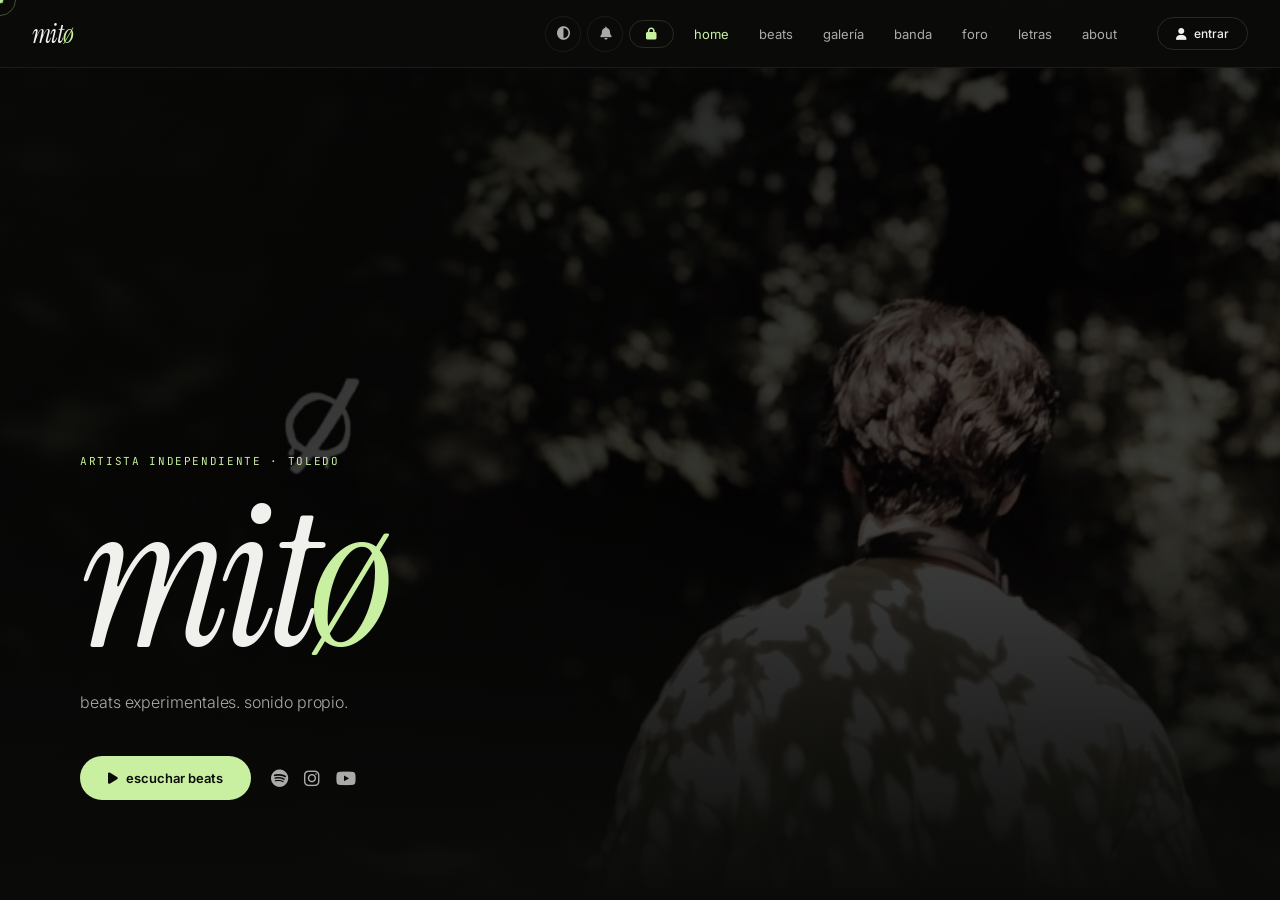
==== commit 35cd24ad: "Update index.html" ====
--- a/index.html
+++ b/index.html
@@ -18,7 +18,11 @@
 <link rel="preconnect" href="https://fonts.googleapis.com">
 <link href="https://fonts.googleapis.com/css2?family=Instrument+Serif:ital@0;1&family=Geist+Mono:wght@300;400;500&display=swap" rel="stylesheet">
 <link rel="stylesheet" href="https://cdnjs.cloudflare.com/ajax/libs/font-awesome/6.5.0/css/all.min.css">
-<link rel="stylesheet" href="styles.css?v=1778372219">
+<link rel="stylesheet" href="base.css?v=1778372741">
+<link rel="stylesheet" href="layout.css?v=1778372741">
+<link rel="stylesheet" href="beats.css?v=1778372741">
+<link rel="stylesheet" href="sections.css?v=1778372741">
+<link rel="stylesheet" href="admin.css?v=1778372741">
 <script src="https://cdn.jsdelivr.net/npm/@supabase/supabase-js@2"></script>
 <style>
 /* CRITICAL — instant styles, no flash */
@@ -498,11 +502,11 @@
 </div>
 
 
-<script src="app.js?v=1778372219"></script>
-<script src="auth.js?v=1778372219"></script>
-<script src="beats.js?v=1778372219"></script>
-<script src="foro.js?v=1778372219"></script>
-<script src="admin.js?v=1778372219"></script>
-<script src="sounds.js?v=1778372219"></script>
+<script src="app.js?v=1778372741"></script>
+<script src="auth.js?v=1778372741"></script>
+<script src="beats.js?v=1778372741"></script>
+<script src="foro.js?v=1778372741"></script>
+<script src="admin.js?v=1778372741"></script>
+<script src="sounds.js?v=1778372741"></script>
 </body>
 </html>
--- a/base.css
+++ b/base.css
@@ -0,0 +1,131 @@
+/* ================================================================
+   mitø · base.css — variables, reset, cursor, fondo, tipografía
+   ================================================================ */
+
+@import url("https://fonts.googleapis.com/css2?family=Instrument+Serif:ital@0;1&family=Inter:wght@300;400;500;600&family=JetBrains+Mono:wght@400;500&display=swap");
+
+:root {
+  --accent:      #c8f0a0;
+  --accent-h:    #d4f5b0;
+  --accent-dim:  rgba(200,240,160,0.15);
+  --bg:          #0a0b09;
+  --bg2:         #111210;
+  --bg3:         #1a1b18;
+  --surface:     rgba(255,255,255,0.025);
+  --surface-h:   rgba(255,255,255,0.05);
+  --border:      rgba(255,255,255,0.07);
+  --border-strong: rgba(255,255,255,0.12);
+  --text:        #f0f1ec;
+  --text-mid:    rgba(240,241,236,0.7);
+  --text-dim:    rgba(240,241,236,0.42);
+  --shadow-sm:   0 2px 8px rgba(0,0,0,0.3);
+  --shadow-md:   0 8px 32px rgba(0,0,0,0.4);
+  --shadow-lg:   0 20px 60px rgba(0,0,0,0.5);
+  --r-sm:  8px;
+  --r:     12px;
+  --r-lg:  18px;
+  --r-xl:  28px;
+  --nav-h: 68px;
+  --cursor-color: var(--accent);
+}
+
+/* MODO CLARO */
+body.tema-claro {
+  --bg:          #ffffff;
+  --bg2:         #f8f8f8;
+  --bg3:         #f0f0f0;
+  --surface:     rgba(0,0,0,0.025);
+  --surface-h:   rgba(0,0,0,0.05);
+  --border:      rgba(0,0,0,0.08);
+  --border-strong: rgba(0,0,0,0.14);
+  --text:        #0a0b09;
+  --text-mid:    rgba(10,11,9,0.7);
+  --text-dim:    rgba(10,11,9,0.42);
+  --shadow-sm:   0 2px 8px rgba(0,0,0,0.06);
+  --shadow-md:   0 8px 32px rgba(0,0,0,0.08);
+  --shadow-lg:   0 20px 60px rgba(0,0,0,0.1);
+}
+body.tema-claro .hero-img { filter: brightness(0.5) saturate(0.6); }
+body.tema-claro .field    { background: #fff; border-color: rgba(0,0,0,0.1); }
+
+/* RESET */
+*, *::before, *::after { box-sizing: border-box; margin: 0; padding: 0; }
+html, body {
+  width: 100%; height: 100%; overflow: hidden;
+  background: var(--bg);
+  color: var(--text);
+  font-family: "Inter", system-ui, sans-serif;
+  font-weight: 400;
+  -webkit-font-smoothing: antialiased;
+  letter-spacing: -0.005em;
+}
+button, input, textarea, select { font-family: inherit; }
+button { outline: none !important; }
+button:focus { outline: none !important; box-shadow: none !important; }
+
+/* RUIDO + FONDO */
+.noise {
+  position: fixed; inset: 0; z-index: 0;
+  pointer-events: none; opacity: 0.018;
+  background-image: url("data:image/svg+xml,%3Csvg viewBox='0 0 200 200' xmlns='http://www.w3.org/2000/svg'%3E%3Cfilter id='n'%3E%3CfeTurbulence type='fractalNoise' baseFrequency='0.85' numOctaves='4'/%3E%3C/filter%3E%3Crect width='100%25' height='100%25' filter='url(%23n)'/%3E%3C/svg%3E");
+}
+.bg-gradient {
+  position: fixed; inset: 0; z-index: 0; pointer-events: none;
+  background:
+    radial-gradient(60% 50% at 80% 0%, color-mix(in srgb,var(--accent) 5%,transparent) 0%,transparent 70%),
+    radial-gradient(40% 30% at 0% 100%, color-mix(in srgb,var(--accent) 3%,transparent) 0%,transparent 60%);
+  transition: background 0.8s ease;
+}
+
+/* CURSOR */
+#mito-cursor {
+  position: fixed; pointer-events: none; z-index: 99999;
+  width: 7px; height: 7px; border-radius: 50%;
+  background: var(--cursor-color);
+  transform: translate(-50%,-50%);
+  transition: width 0.18s, height 0.18s;
+  mix-blend-mode: difference;
+}
+#mito-cursor-ring {
+  position: fixed; pointer-events: none; z-index: 99998;
+  width: 32px; height: 32px; border-radius: 50%;
+  border: 1px solid color-mix(in srgb,var(--cursor-color) 30%,transparent);
+  transform: translate(-50%,-50%);
+  transition: left 0.1s, top 0.1s, width 0.18s, height 0.18s;
+}
+body.cursor-hover #mito-cursor { width: 12px; height: 12px; }
+body.cursor-hover #mito-cursor-ring { width: 46px; height: 46px; }
+@media (hover: none) { #mito-cursor, #mito-cursor-ring { display: none; } }
+@media (hover: hover) { *:not(input):not(textarea):not(select) { cursor: none !important; } }
+
+/* ONLINE INDICATOR */
+.online-pulse {
+  display: inline-block; width: 6px; height: 6px;
+  border-radius: 50%; background: #6bffb8;
+  margin-right: 5px; vertical-align: middle;
+  animation: pulse 2s ease-in-out infinite;
+}
+@keyframes pulse { 0%,100%{opacity:1;transform:scale(1)} 50%{opacity:0.5;transform:scale(1.4)} }
+
+/* NOTIF BADGE */
+#notif-badge { animation: badgePulse 2s ease-in-out infinite; }
+@keyframes badgePulse { 0%,100%{opacity:1;transform:scale(1)} 50%{opacity:0.6;transform:scale(1.4)} }
+
+/* LOADING */
+.loading-msg {
+  display: flex; flex-direction: column; align-items: center;
+  gap: 12px; color: var(--text-dim); font-size: 12px;
+  text-align: center; padding: 40px 0;
+}
+.loading-msg::before {
+  content: ""; width: 18px; height: 18px;
+  border: 1.5px solid var(--border); border-top-color: var(--accent);
+  border-radius: 50%; animation: spin 0.7s linear infinite; display: block;
+}
+.loading-msg.no-spin::before { display: none; }
+@keyframes spin { to { transform: rotate(360deg); } }
+
+/* SCROLLBAR */
+::-webkit-scrollbar { width: 4px; }
+::-webkit-scrollbar-thumb { background: var(--border); border-radius: 10px; }
+::-webkit-scrollbar-track { background: transparent; }
--- a/layout.css
+++ b/layout.css
@@ -0,0 +1,242 @@
+/* ================================================================
+   mitø · layout.css — nav, páginas, hero, botones, formularios
+   ================================================================ */
+
+/* TOP NAV */
+.top-nav {
+  position: fixed; top: 0; left: 0; right: 0;
+  height: var(--nav-h); z-index: 500;
+  display: flex; align-items: center; padding: 0 32px;
+  background: color-mix(in srgb, var(--bg) 86%, transparent);
+  backdrop-filter: blur(20px) saturate(1.4);
+  -webkit-backdrop-filter: blur(20px) saturate(1.4);
+  border-bottom: 1px solid var(--border);
+}
+.nav-logo {
+  font-family: "Instrument Serif", serif; font-style: italic;
+  font-size: 26px; letter-spacing: -0.02em;
+  cursor: pointer; color: var(--text); user-select: none;
+  flex-shrink: 0; transition: opacity 0.2s;
+}
+.nav-logo:hover { opacity: 0.7; }
+.nav-logo .o { color: var(--accent); }
+.nav-right { display: flex; align-items: center; gap: 6px; margin-left: auto; }
+.nav-links-right { display: flex; align-items: center; gap: 2px; margin-right: 16px; }
+.nav-link {
+  background: none; border: none; outline: none;
+  color: var(--text-mid); font-size: 13px; font-weight: 400;
+  padding: 8px 14px; border-radius: 100px;
+  cursor: pointer; transition: color 0.15s; white-space: nowrap;
+}
+.nav-link:hover { color: var(--text); }
+.nav-link.active { color: var(--accent) !important; }
+.nav-icon-btn {
+  width: 36px; height: 36px; border-radius: 50%;
+  border: 1px solid var(--border); background: none;
+  color: var(--text-mid); font-size: 13px; cursor: pointer;
+  display: flex; align-items: center; justify-content: center;
+  transition: all 0.2s; position: relative;
+}
+.nav-icon-btn:hover { color: var(--text); border-color: var(--border-strong); background: var(--surface); }
+.nav-lock-btn {
+  padding: 7px 16px; border-radius: 100px;
+  border: 1px solid var(--accent-dim); background: none;
+  color: var(--accent); font-size: 12px; font-weight: 500;
+  cursor: pointer; transition: all 0.2s; display: flex; align-items: center; gap: 6px;
+}
+.nav-lock-btn:hover { background: var(--accent-dim); }
+.nav-auth-btn {
+  display: flex; align-items: center; gap: 7px;
+  padding: 8px 18px; border-radius: 100px;
+  border: 1px solid var(--border-strong); background: none;
+  color: var(--text); font-size: 12px; font-weight: 500;
+  cursor: pointer; transition: all 0.2s; white-space: nowrap; margin-left: 4px;
+}
+.nav-auth-btn:hover { background: var(--surface); }
+.nav-auth-btn.logged { background: var(--accent); color: #0a0b09; border-color: var(--accent); }
+.nav-auth-btn.logged:hover { background: var(--accent-h); }
+.nav-burger {
+  display: none; background: none; border: none;
+  color: var(--text); font-size: 18px; cursor: pointer;
+  padding: 8px; margin-left: 8px;
+}
+
+/* MOB MENU DROPDOWN */
+#mob-menu {
+  display: none; position: fixed; top: 60px; left: 0; right: 0;
+  background: var(--bg2); border-bottom: 1px solid var(--border);
+  z-index: 499; padding: 8px 0; box-shadow: var(--shadow-md);
+}
+.mob-menu-btn {
+  width: 100%; background: none; border: none; color: var(--text-mid);
+  font-family: inherit; font-size: 13px; font-weight: 500;
+  padding: 14px 24px; text-align: left; cursor: pointer; transition: all 0.15s;
+}
+.mob-menu-btn:hover { color: var(--text); background: var(--surface); }
+
+/* PAGES */
+#app {
+  position: fixed; top: var(--nav-h); left: 0; right: 0; bottom: 0; z-index: 10;
+}
+.page {
+  position: absolute; inset: 0; overflow-y: auto; overflow-x: hidden;
+  opacity: 0; pointer-events: none; transition: opacity 0.3s ease;
+  scrollbar-width: thin; scrollbar-color: var(--border) transparent;
+}
+.page::-webkit-scrollbar { width: 4px; }
+.page::-webkit-scrollbar-thumb { background: var(--border); border-radius: 10px; }
+.page.active { opacity: 1; pointer-events: all; }
+.slide-r { transform: translateX(28px); }
+.slide-l { transform: translateX(-28px); }
+.slide-u { transform: translateY(20px); }
+.page.active { transform: none !important; }
+
+/* HERO */
+.hero {
+  position: relative; min-height: calc(100vh - var(--nav-h));
+  display: flex; align-items: flex-end; padding: 80px 80px 100px; overflow: hidden;
+}
+.hero-img-wrap { position: absolute; inset: 0; overflow: hidden; }
+.hero-img {
+  width: 100%; height: 100%; object-fit: cover; object-position: center 25%;
+  filter: brightness(0.32) saturate(0.6);
+  transform: scale(1.06); transition: transform 0.08s ease-out;
+}
+.hero-overlay {
+  position: absolute; inset: 0;
+  background:
+    linear-gradient(135deg, color-mix(in srgb,var(--bg) 75%,transparent) 0%, transparent 60%),
+    linear-gradient(to top, var(--bg) 0%, transparent 50%);
+}
+.hero-content { position: relative; z-index: 2; max-width: 760px; width: 100%; }
+.hero-tag {
+  font-family: "JetBrains Mono", monospace; font-size: 11px;
+  letter-spacing: 0.15em; color: var(--accent); margin-bottom: 24px; text-transform: uppercase;
+}
+.hero-title {
+  font-family: "Instrument Serif", serif; font-style: italic;
+  font-size: clamp(80px, 17vw, 200px); line-height: 0.85;
+  letter-spacing: -0.05em; color: var(--text); margin-bottom: 28px; font-weight: 400;
+}
+.hero-title .o { color: var(--accent); }
+.hero-sub { font-size: 16px; color: var(--text-mid); margin-bottom: 40px; line-height: 1.6; font-weight: 300; max-width: 420px; }
+.hero-btns { display: flex; align-items: center; gap: 20px; flex-wrap: wrap; }
+.home-section { padding: 80px 80px 100px; max-width: 1400px; margin: 0 auto; }
+
+/* SECTION HEADER */
+.section-row { display: flex; align-items: center; justify-content: space-between; gap: 16px; margin-bottom: 32px; }
+.section-title {
+  font-family: "Instrument Serif", serif; font-style: italic;
+  font-size: clamp(32px, 5vw, 52px); letter-spacing: -0.03em;
+  font-weight: 400; color: var(--text); line-height: 1;
+}
+.page-wrap { max-width: 1100px; margin: 0 auto; padding: 56px 40px 100px; }
+
+/* BUTTONS */
+.btn-primary {
+  padding: 14px 28px; background: var(--accent); color: #0a0b09;
+  border: none; border-radius: 100px; font-size: 13px; font-weight: 600;
+  cursor: pointer; transition: all 0.2s;
+  display: inline-flex; align-items: center; gap: 8px; white-space: nowrap;
+}
+.btn-primary:hover { background: var(--accent-h); transform: translateY(-1px); box-shadow: 0 12px 32px color-mix(in srgb,var(--accent) 25%,transparent); }
+.btn-primary:disabled { opacity: 0.4; cursor: not-allowed; transform: none; box-shadow: none; }
+.btn-secondary {
+  padding: 12px 24px; background: var(--surface); color: var(--text);
+  border: 1px solid var(--border); border-radius: 100px;
+  font-size: 13px; font-weight: 500; cursor: pointer; transition: all 0.2s;
+  display: inline-flex; align-items: center; gap: 7px;
+}
+.btn-secondary:hover { border-color: var(--border-strong); background: var(--surface-h); }
+.full { width: 100%; justify-content: center; }
+.link-btn { background: none; border: none; color: var(--text-mid); font-size: 13px; cursor: pointer; transition: color 0.2s; font-weight: 500; }
+.link-btn:hover { color: var(--accent); }
+.reload-btn {
+  background: var(--surface); border: 1px solid var(--border); border-radius: 50%;
+  color: var(--text-mid); width: 38px; height: 38px;
+  display: flex; align-items: center; justify-content: center;
+  cursor: pointer; font-size: 13px; transition: all 0.2s; flex-shrink: 0;
+}
+.reload-btn:hover { color: var(--accent); border-color: var(--accent-dim); }
+
+/* SOCIAL */
+.social-row { display: flex; gap: 16px; align-items: center; }
+.social-row a { color: var(--text-mid); font-size: 18px; text-decoration: none; transition: all 0.2s; }
+.social-row a:hover { color: var(--accent); transform: translateY(-2px); }
+
+/* FORMS */
+.field {
+  width: 100%; padding: 12px 16px; background: var(--bg3);
+  border: 1px solid var(--border); border-radius: 10px;
+  color: var(--text); font-family: inherit; font-size: 13px;
+  outline: none; transition: border-color 0.2s;
+}
+.field:focus { border-color: var(--accent-dim); }
+.field::placeholder { color: var(--text-dim); }
+.field-row { display: flex; gap: 10px; }
+.field-row .field { flex: 1; }
+.file-label {
+  display: flex; align-items: center; gap: 12px;
+  padding: 12px 16px; background: var(--bg3);
+  border: 1px dashed var(--border); border-radius: 10px;
+  color: var(--text-dim); font-size: 12px; cursor: pointer; transition: all 0.15s;
+}
+.file-label:hover { border-color: var(--accent-dim); color: var(--accent); }
+.file-label input { display: none; }
+.file-label span { overflow: hidden; text-overflow: ellipsis; white-space: nowrap; }
+.upload-form { display: flex; flex-direction: column; gap: 12px; }
+.vis-row { display: flex; align-items: center; gap: 10px; flex-wrap: wrap; }
+.vis-btn {
+  padding: 8px 16px; background: none; border: 1px solid var(--border);
+  border-radius: 100px; color: var(--text-mid); font-size: 11px; font-weight: 500;
+  cursor: pointer; transition: all 0.15s; display: flex; align-items: center; gap: 6px;
+}
+.vis-btn.active { background: var(--accent-dim); border-color: var(--accent-dim); color: var(--accent); }
+.insps-wrap { display: flex; flex-direction: column; gap: 8px; }
+.insps-tags { display: flex; gap: 6px; flex-wrap: wrap; min-height: 24px; }
+.insp-remove {
+  display: flex; align-items: center; gap: 5px; font-size: 11px;
+  padding: 4px 12px; border-radius: 100px; background: var(--surface);
+  border: 1px solid var(--border); color: var(--text-mid); cursor: pointer; transition: all 0.15s;
+}
+.insp-remove:hover { border-color: rgba(255,80,80,0.3); color: #ff6b6b; }
+.stack-list { display: flex; flex-direction: column; gap: 8px; }
+.card { background: var(--surface); border: 1px solid var(--border); border-radius: var(--r-lg); padding: 28px; margin-bottom: 16px; }
+.card-title { font-family: "Instrument Serif", serif; font-style: italic; font-size: 22px; font-weight: 400; color: var(--text); margin-bottom: 18px; letter-spacing: -0.02em; }
+.color-presets { display: flex; gap: 10px; flex-wrap: wrap; }
+.color-preset { width: 30px; height: 30px; border-radius: 50%; cursor: pointer; border: 2px solid transparent; transition: all 0.2s; }
+.color-preset:hover, .color-preset.active { border-color: var(--text); transform: scale(1.15); }
+.color-input { width: 34px; height: 34px; border-radius: 50%; border: 1.5px solid var(--border); cursor: pointer; background: none; padding: 2px; }
+
+/* CROP */
+#crop-overlay {
+  position: fixed; inset: 0; z-index: 9000;
+  background: rgba(0,0,0,0.96); display: flex; flex-direction: column;
+  justify-content: center; align-items: center; gap: 20px; padding: 24px;
+  opacity: 0; pointer-events: none; transition: opacity 0.25s;
+}
+#crop-overlay.visible { opacity: 1; pointer-events: all; }
+.crop-container {
+  position: relative; overflow: hidden; border-radius: 12px;
+  border: 1px solid var(--accent-dim);
+  max-width: min(420px,90vw); max-height: min(420px,58vh);
+}
+#crop-canvas { display: block; max-width: 100%; max-height: 100%; cursor: crosshair; }
+.crop-selection { position: absolute; border: 1.5px solid var(--accent); box-shadow: 0 0 0 9999px rgba(0,0,0,0.55); pointer-events: none; }
+
+/* MOBILE BOTTOM NAV */
+.mob-nav {
+  display: none; position: fixed; bottom: 0; left: 0; right: 0; z-index: 500;
+  background: color-mix(in srgb, var(--bg) 92%, transparent);
+  backdrop-filter: blur(20px); border-top: 1px solid var(--border);
+  height: calc(64px + env(safe-area-inset-bottom));
+  padding: 8px 6px; align-items: center; justify-content: space-around;
+}
+.mob-btn {
+  display: flex; flex-direction: column; align-items: center; gap: 4px;
+  background: none; border: none; color: var(--text-dim); font-family: inherit;
+  font-size: 9px; cursor: pointer; padding: 6px 8px; border-radius: 10px;
+  transition: all 0.15s; flex: 1; font-weight: 500;
+}
+.mob-btn i { font-size: 18px; }
+.mob-btn.active { color: var(--accent); }
--- a/beats.css
+++ b/beats.css
@@ -0,0 +1,241 @@
+/* ================================================================
+   mitø · beats.css — lista beats, player, visualizador, filtros, detalle
+   ================================================================ */
+
+/* LISTA BEATS */
+.beats-list {
+  display: flex; flex-direction: column;
+  background: var(--surface); border: 1px solid var(--border); border-radius: var(--r-lg); overflow: hidden;
+}
+
+/* HEADER FILA */
+.beats-header {
+  display: grid;
+  grid-template-columns: 56px 60px 1fr 80px 80px 220px 60px;
+  align-items: center; padding: 14px 24px;
+  border-bottom: 1px solid var(--border);
+  background: rgba(0,0,0,0.15);
+}
+body.tema-claro .beats-header { background: rgba(0,0,0,0.02); }
+.beats-header span {
+  font-family: "JetBrains Mono", monospace; font-size: 10px;
+  letter-spacing: 0.2em; color: var(--text-dim); text-transform: uppercase; font-weight: 500;
+}
+
+/* BEAT ROW */
+.beat-row {
+  display: grid;
+  grid-template-columns: 56px 60px 1fr 80px 80px 220px 60px;
+  align-items: center; padding: 0 24px;
+  min-height: 76px; flex-wrap: wrap;
+  border-bottom: 1px solid var(--border);
+  cursor: pointer; transition: background 0.15s;
+}
+.beat-row:last-of-type { border-bottom: none; }
+.beat-row:hover { background: var(--surface-h); }
+.beat-row.is-playing { background: color-mix(in srgb,var(--accent) 5%,transparent); }
+
+/* NÚMERO / PLAY INLINE */
+.beat-num-col { display: flex; align-items: center; justify-content: center; }
+.beat-row-num {
+  font-family: "JetBrains Mono", monospace; font-size: 13px;
+  color: var(--text-dim); font-variant-numeric: tabular-nums;
+}
+.beat-row:hover .beat-row-num { display: none; }
+.beat-row.is-playing .beat-row-num { display: none; }
+.beat-row:hover .play-btn-inline,
+.beat-row.is-playing .play-btn-inline { display: flex !important; }
+
+.play-btn-inline {
+  display: none; width: 32px; height: 32px; border-radius: 50%;
+  border: none; background: var(--accent); color: #0a0b09;
+  font-size: 11px; cursor: pointer;
+  align-items: center; justify-content: center;
+  transition: all 0.2s;
+  box-shadow: 0 4px 12px color-mix(in srgb,var(--accent) 30%,transparent);
+}
+.play-btn-inline:hover { transform: scale(1.1); }
+
+/* COVER MINIATURA */
+.beat-cover-col { display: flex; align-items: center; justify-content: center; padding: 12px 8px; }
+.beat-row-cover-sm { width: 48px; height: 48px; border-radius: 8px; object-fit: cover; display: block; }
+.beat-row-cover-ph-sm {
+  width: 48px; height: 48px; border-radius: 8px; background: var(--bg3);
+  display: flex; align-items: center; justify-content: center;
+  color: var(--text-dim); font-size: 16px;
+}
+
+/* INFO */
+.beat-row-main { padding: 0 16px 0 12px; min-width: 0; }
+.beat-row-title {
+  font-size: 14px; font-weight: 500; color: var(--text);
+  white-space: nowrap; overflow: hidden; text-overflow: ellipsis; letter-spacing: -0.01em;
+}
+.beat-row-genre { font-size: 12px; color: var(--text-dim); margin-top: 3px; }
+
+/* TIEMPO / BPM */
+.beat-row-time,
+.beat-row-bpm {
+  font-family: "JetBrains Mono", monospace; font-size: 13px;
+  color: var(--text-mid); font-variant-numeric: tabular-nums;
+}
+
+/* TAGS */
+.beat-row-tags-col {
+  display: flex; gap: 6px; flex-wrap: wrap;
+  align-items: center; overflow: hidden;
+}
+.beat-tag {
+  font-size: 11px; padding: 4px 12px;
+  border: 1px solid var(--border); border-radius: 100px;
+  color: var(--text-mid); white-space: nowrap; background: none;
+}
+
+/* ACCIONES */
+.beat-row-actions { display: flex; align-items: center; justify-content: flex-end; gap: 6px; }
+.beat-priv-tag {
+  font-size: 9px; padding: 3px 8px; border-radius: 100px;
+  background: var(--accent-dim); color: var(--accent);
+}
+.delete-btn {
+  width: 30px; height: 30px; border-radius: 8px; border: none;
+  background: none; color: var(--text-dim); font-size: 11px; cursor: pointer;
+  display: flex; align-items: center; justify-content: center;
+  transition: all 0.2s; opacity: 0;
+}
+.beat-row:hover .delete-btn { opacity: 0.5; }
+.delete-btn:hover { background: rgba(255,80,80,0.1); color: #ff6b6b; opacity: 1 !important; }
+
+/* VISUALIZADOR — se muestra al reproducir */
+.beat-viz-row {
+  grid-column: 1 / -1; display: none;
+  align-items: center; gap: 14px;
+  padding: 8px 24px 16px; border-top: 1px solid var(--border);
+}
+.beat-row.is-playing .beat-viz-row { display: flex; }
+.viz-canvas { flex: 1; height: 56px; border-radius: 8px; cursor: pointer; display: block; }
+.player-meta {
+  font-family: "JetBrains Mono", monospace; font-size: 11px;
+  color: var(--text-dim); flex-shrink: 0; display: flex; gap: 8px;
+}
+
+/* FILTROS */
+.filters-bar {
+  background: var(--surface); border: 1px solid var(--border);
+  border-radius: var(--r-lg); padding: 20px 24px; margin-bottom: 32px;
+}
+.filter-search-wrap {
+  position: relative; display: flex; align-items: center; margin-bottom: 14px;
+}
+.filter-search-wrap i { position: absolute; left: 16px; color: var(--text-dim); font-size: 13px; pointer-events: none; }
+.filter-search-wrap .filter-field { padding-left: 42px; font-size: 14px; }
+.filter-row { display: flex; gap: 12px; align-items: flex-end; flex-wrap: wrap; }
+.filter-group { display: flex; flex-direction: column; gap: 6px; }
+.filter-group label {
+  font-family: "JetBrains Mono", monospace; font-size: 10px;
+  letter-spacing: 0.15em; color: var(--text-dim); text-transform: uppercase;
+}
+.filter-field {
+  padding: 11px 14px; background: var(--bg3); border: 1px solid var(--border);
+  border-radius: 10px; color: var(--text); font-family: inherit; font-size: 13px;
+  outline: none; transition: border-color 0.2s; width: 100%;
+}
+.filter-field:focus { border-color: var(--accent-dim); }
+.filter-field::placeholder { color: var(--text-dim); }
+.filter-sm { width: 80px; }
+.filter-range { display: flex; align-items: center; gap: 6px; }
+.filter-range span { color: var(--text-dim); }
+.filter-clear {
+  padding: 11px 16px; background: none; border: 1px solid var(--border);
+  border-radius: 10px; color: var(--text-dim); font-size: 12px; cursor: pointer;
+  transition: all 0.2s; white-space: nowrap; align-self: flex-end;
+}
+.filter-clear:hover { border-color: rgba(255,80,80,0.3); color: #ff6b6b; }
+
+/* BEAT DETAIL OVERLAY */
+#beat-overlay {
+  position: fixed; inset: 0; z-index: 7000;
+  background: rgba(0,0,0,0.94); backdrop-filter: blur(28px);
+  opacity: 0; pointer-events: none; transition: opacity 0.3s; overflow-y: auto;
+}
+#beat-overlay.visible { opacity: 1; pointer-events: all; }
+.beat-detail { max-width: 600px; margin: 0 auto; padding: 60px 32px 100px; display: flex; flex-direction: column; gap: 32px; }
+.beat-detail-close {
+  display: flex; align-items: center; gap: 8px; background: none; border: none;
+  color: var(--text-mid); font-size: 12px; cursor: pointer; padding: 0; transition: color 0.2s; font-weight: 500;
+}
+.beat-detail-close:hover { color: var(--text); }
+.beat-detail-card {
+  display: flex; gap: 24px; align-items: center;
+  background: var(--surface); border: 1px solid var(--border);
+  border-radius: var(--r-lg); padding: 24px;
+}
+.beat-detail-cover { width: 140px; height: 140px; border-radius: 14px; object-fit: cover; flex-shrink: 0; }
+.beat-detail-cover-ph {
+  width: 140px; height: 140px; border-radius: 14px; flex-shrink: 0;
+  background: var(--bg3); display: flex; align-items: center; justify-content: center;
+  color: var(--text-dim); font-size: 44px;
+}
+.beat-detail-meta { flex: 1; min-width: 0; }
+.beat-detail-title {
+  font-family: "Instrument Serif", serif; font-style: italic;
+  font-size: clamp(26px, 4vw, 40px); letter-spacing: -0.03em;
+  font-weight: 400; color: var(--text); line-height: 1.05;
+}
+.beat-detail-artist {
+  font-family: "JetBrains Mono", monospace; font-size: 12px;
+  color: var(--text-dim); margin-top: 6px; text-transform: uppercase; letter-spacing: 0.1em;
+}
+.beat-detail-tags { display: flex; gap: 8px; flex-wrap: wrap; margin-top: 14px; }
+.beat-detail-player {
+  background: var(--surface); border: 1px solid var(--border);
+  border-radius: var(--r-lg); padding: 24px; display: flex; flex-direction: column; gap: 16px;
+}
+.beat-detail-controls { display: flex; justify-content: center; }
+.beat-insp-tag-big {
+  font-size: 12px; padding: 5px 14px; border-radius: 100px;
+  background: var(--surface); border: 1px solid var(--border); color: var(--text-mid);
+}
+/* play btn en detalle */
+.play-btn {
+  width: 46px; height: 46px; border-radius: 50%; border: none;
+  background: var(--accent); color: #0a0b09; font-size: 14px; cursor: pointer;
+  display: flex; align-items: center; justify-content: center;
+  transition: all 0.2s; box-shadow: 0 4px 18px color-mix(in srgb,var(--accent) 35%,transparent);
+}
+.play-btn:hover { transform: scale(1.08); }
+.player-right { flex: 1; min-width: 0; display: flex; flex-direction: column; gap: 5px; }
+
+/* MINI PLAYER */
+#mini-player {
+  position: fixed; bottom: 24px; right: 24px; z-index: 600;
+  background: color-mix(in srgb,var(--bg2) 95%,transparent);
+  backdrop-filter: blur(28px); border: 1px solid var(--border);
+  border-radius: 100px; display: flex; align-items: center; overflow: hidden;
+  width: 60px; height: 60px;
+  transition: width 0.35s cubic-bezier(.2,.8,.2,1), height 0.35s, border-radius 0.35s, box-shadow 0.3s;
+  box-shadow: var(--shadow-md);
+}
+#mini-player:hover { width: 360px; height: 72px; border-radius: 22px; box-shadow: var(--shadow-lg); }
+.mp-icon {
+  width: 60px; height: 60px; flex-shrink: 0;
+  display: flex; align-items: center; justify-content: center;
+  color: var(--accent); font-size: 18px; cursor: pointer;
+}
+.mp-content {
+  display: flex; align-items: center; gap: 12px;
+  flex: 1; min-width: 0; padding-right: 16px;
+  opacity: 0; transition: opacity 0.2s 0.1s; white-space: nowrap; overflow: hidden;
+}
+#mini-player:hover .mp-content { opacity: 1; }
+.mp-info { flex: 1; min-width: 0; overflow: hidden; }
+.mp-title { font-size: 12px; font-weight: 500; color: var(--text); white-space: nowrap; overflow: hidden; text-overflow: ellipsis; }
+.mp-controls { display: flex; align-items: center; gap: 6px; flex-shrink: 0; }
+.mp-btn { background: none; border: none; color: var(--text-mid); font-size: 14px; cursor: pointer; padding: 5px; transition: color 0.15s; }
+.mp-btn:hover, .mp-btn.active { color: var(--accent); }
+.mp-slider {
+  -webkit-appearance: none; width: 64px; height: 3px;
+  border-radius: 2px; background: var(--border); outline: none; cursor: pointer;
+}
+.mp-slider::-webkit-slider-thumb { -webkit-appearance: none; width: 11px; height: 11px; border-radius: 50%; background: var(--accent); cursor: pointer; }
+.mp-slider::-moz-range-thumb { width: 11px; height: 11px; border-radius: 50%; border: none; background: var(--accent); }
--- a/sections.css
+++ b/sections.css
@@ -0,0 +1,164 @@
+/* ================================================================
+   mitø · sections.css — galería, banda, foro, auth, perfil, letras, about, soporte
+   ================================================================ */
+
+/* GALERÍA */
+.galeria-grid { display: grid; grid-template-columns: repeat(auto-fill,minmax(240px,1fr)); gap: 12px; }
+.galeria-item { position: relative; aspect-ratio: 1; border-radius: var(--r); overflow: hidden; cursor: pointer; background: var(--surface); }
+.galeria-item.video-item { aspect-ratio: 16/9; }
+.galeria-item img, .galeria-item video { width:100%;height:100%;object-fit:cover;transition:transform 0.4s,filter 0.3s;filter:brightness(0.92); }
+.galeria-item:hover img, .galeria-item:hover video { transform:scale(1.04);filter:brightness(1); }
+.galeria-item-overlay { position:absolute;inset:0;background:linear-gradient(to top,rgba(0,0,0,0.7) 0%,transparent 50%);opacity:0;transition:opacity 0.25s;display:flex;align-items:flex-end;padding:14px; }
+.galeria-item:hover .galeria-item-overlay { opacity:1; }
+.galeria-caption { font-size:12px;color:#fff; }
+.galeria-video-icon { position:absolute;top:50%;left:50%;transform:translate(-50%,-50%);width:48px;height:48px;border-radius:50%;background:rgba(0,0,0,0.55);display:flex;align-items:center;justify-content:center;color:#fff;font-size:16px; }
+#lightbox { position:fixed;inset:0;z-index:9998;background:rgba(0,0,0,0.96);display:flex;flex-direction:column;justify-content:center;align-items:center;gap:16px;padding:40px 20px;opacity:0;pointer-events:none;transition:opacity 0.25s; }
+#lightbox.visible { opacity:1;pointer-events:all; }
+#lightbox-img { max-width:90vw;max-height:78vh;object-fit:contain;border-radius:12px; }
+.lightbox-close { position:absolute;top:24px;right:28px;background:none;border:none;color:var(--text-mid);font-size:20px;cursor:pointer;transition:color 0.2s; }
+.lightbox-close:hover { color:var(--text); }
+
+/* BANDA */
+.banda-grid { display:grid;grid-template-columns:repeat(auto-fill,minmax(200px,1fr));gap:16px;margin-bottom:32px; }
+.banda-card { background:var(--surface);border:1px solid var(--border);border-radius:var(--r-lg);padding:28px 20px;display:flex;flex-direction:column;align-items:center;gap:12px;text-align:center;transition:all 0.25s;cursor:pointer; }
+.banda-card:hover { border-color:var(--accent-dim);transform:translateY(-4px);box-shadow:var(--shadow-md); }
+.banda-avatar { width:76px;height:76px;border-radius:50%;object-fit:cover;border:2px solid var(--accent-dim); }
+.banda-avatar-ph { width:76px;height:76px;border-radius:50%;background:var(--accent-dim);display:flex;align-items:center;justify-content:center;color:var(--accent);font-family:"Instrument Serif",serif;font-style:italic;font-size:28px; }
+.banda-name { font-family:"Instrument Serif",serif;font-style:italic;font-size:19px;color:var(--text);font-weight:400;letter-spacing:-0.02em; }
+.banda-rol { font-family:"JetBrains Mono",monospace;font-size:10px;color:var(--accent);text-transform:uppercase;letter-spacing:0.1em; }
+.banda-bio { font-size:12px;color:var(--text-mid);line-height:1.6;font-weight:300; }
+
+/* SOLICITUDES */
+.solicitud-form { display:flex;flex-direction:column;gap:12px; }
+.solicitud-card-full { background:var(--surface);border:1px solid var(--border);border-radius:var(--r);overflow:hidden;margin-bottom:8px;transition:border-color 0.2s; }
+.solicitud-card-full:hover { border-color:var(--accent-dim); }
+.sol-header { display:flex;align-items:center;justify-content:space-between;padding:16px 20px;cursor:pointer; }
+.sol-body { padding:16px 20px 20px;border-top:1px solid var(--border);display:flex;flex-direction:column;gap:14px; }
+.sol-label { font-family:"JetBrains Mono",monospace;font-size:10px;letter-spacing:0.15em;color:var(--accent);text-transform:uppercase;margin-bottom:4px;display:block; }
+.sol-actions { display:flex;gap:8px;flex-wrap:wrap; }
+.sol-estado { font-family:"JetBrains Mono",monospace;font-size:10px;padding:4px 12px;border-radius:100px;text-transform:uppercase;letter-spacing:0.05em; }
+.sol-estado.pendiente { background:var(--accent-dim);color:var(--accent); }
+.sol-estado.aceptado  { background:rgba(107,255,184,0.12);color:#6bffb8; }
+.sol-estado.rechazado { background:rgba(255,80,80,0.1);color:#ff6b6b; }
+
+/* FORO / FEED */
+.feed-header { display:flex;align-items:center;justify-content:space-between;margin-bottom:24px;padding-bottom:16px;border-bottom:1px solid var(--border); }
+.feed-title { font-family:"Instrument Serif",serif;font-style:italic;font-size:clamp(36px,5vw,56px);letter-spacing:-0.03em;font-weight:400;color:var(--text);line-height:1; }
+.cat-pills { display:flex;gap:8px;flex-wrap:wrap;margin-bottom:24px; }
+.cat-pill { padding:8px 18px;border-radius:100px;border:1px solid var(--border);background:none;color:var(--text-mid);font-size:12px;cursor:pointer;transition:all 0.15s;white-space:nowrap;font-weight:500; }
+.cat-pill:hover { border-color:var(--border-strong);color:var(--text); }
+.cat-pill.active { background:var(--accent);color:#0a0b09;border-color:var(--accent);font-weight:600; }
+.feed-list { display:flex;flex-direction:column; }
+.feed-card { display:flex;gap:14px;padding:22px 0;border-bottom:1px solid var(--border); }
+.feed-card:last-child { border-bottom:none; }
+.feed-avatar { width:42px;height:42px;border-radius:50%;object-fit:cover;flex-shrink:0; }
+.feed-avatar-ph { width:42px;height:42px;border-radius:50%;background:var(--accent-dim);display:flex;align-items:center;justify-content:center;color:var(--accent);font-family:"Instrument Serif",serif;font-style:italic;font-size:17px;flex-shrink:0; }
+.feed-body { flex:1;min-width:0;display:flex;flex-direction:column;gap:6px; }
+.feed-meta { display:flex;align-items:baseline;gap:8px;flex-wrap:wrap; }
+.feed-autor { font-size:14px;font-weight:600;color:var(--text); }
+.feed-fecha { font-size:11px;color:var(--text-dim); }
+.feed-titulo-post { font-family:"Instrument Serif",serif;font-style:italic;font-size:14px;color:var(--accent);font-weight:400; }
+.feed-text { font-size:14px;color:var(--text-mid);line-height:1.65;white-space:pre-wrap;word-break:break-word;font-weight:300; }
+.feed-img { width:100%;max-height:320px;object-fit:cover;border-radius:14px;cursor:zoom-in;transition:opacity 0.2s;margin-top:8px; }
+.feed-img:hover { opacity:0.92; }
+.feed-actions { display:flex;gap:20px;margin-top:6px; }
+.feed-action { display:flex;align-items:center;gap:6px;background:none;border:none;color:var(--text-dim);font-size:12px;cursor:pointer;transition:color 0.15s;padding:0;font-weight:500; }
+.feed-action:hover { color:var(--accent); }
+.feed-action.liked { color:var(--accent); }
+
+/* COMENTARIOS */
+.feed-coms { display:none;margin-top:16px;padding-top:16px;border-top:1px solid var(--border); }
+.feed-coms.open { display:block; }
+.com-row { display:flex;gap:10px;padding:12px 0;border-bottom:1px solid var(--border); }
+.com-row:last-of-type { border-bottom:none; }
+.com-avatar { width:32px;height:32px;border-radius:50%;flex-shrink:0;background:var(--accent-dim);color:var(--accent);display:flex;align-items:center;justify-content:center;font-family:"Instrument Serif",serif;font-style:italic;font-size:13px;overflow:hidden; }
+.com-body { flex:1;min-width:0;display:flex;flex-direction:column;gap:4px; }
+.com-meta { display:flex;align-items:baseline;gap:8px; }
+.com-autor { font-size:13px;font-weight:600;color:var(--text); }
+.com-fecha { font-size:11px;color:var(--text-dim); }
+.com-texto { font-size:14px;color:var(--text-mid);line-height:1.6;font-weight:300; }
+.com-reply-btn { background:none;border:none;color:var(--text-dim);font-size:11px;cursor:pointer;padding:0;margin-top:4px;transition:color 0.15s;display:flex;align-items:center;gap:4px;font-weight:500; }
+.com-reply-btn:hover { color:var(--accent); }
+.com-form { display:flex;gap:10px;align-items:flex-start;margin-top:14px;padding-top:14px;border-top:1px solid var(--border); }
+.com-input { width:100%;min-height:40px;max-height:120px;padding:10px 16px;background:var(--bg3);border:1px solid var(--border);border-radius:20px;color:var(--text);font-family:inherit;font-size:13px;outline:none;resize:none;transition:border-color 0.2s;overflow:hidden;line-height:1.5; }
+.com-input:focus { border-color:var(--accent-dim); }
+.com-input::placeholder { color:var(--text-dim); }
+.com-empty { font-size:12px;color:var(--text-dim);padding:12px 0; }
+
+/* POST OVERLAY */
+#post-overlay { position:fixed;inset:0;z-index:8000;background:rgba(0,0,0,0.85);backdrop-filter:blur(16px);display:flex;justify-content:center;align-items:center;opacity:0;pointer-events:none;transition:opacity 0.25s;padding:20px; }
+#post-overlay.visible { opacity:1;pointer-events:all; }
+.modal-box { width:100%;max-width:540px;background:var(--bg2);border:1px solid var(--border);border-radius:var(--r-xl);padding:32px 28px;display:flex;flex-direction:column;gap:16px;position:relative;max-height:90vh;overflow-y:auto; }
+
+/* AUTH */
+.auth-wrap { display:flex;justify-content:center;align-items:center;min-height:calc(100vh - var(--nav-h));padding:40px 20px; }
+.auth-card { width:100%;max-width:380px;background:var(--surface);border:1px solid var(--border);border-radius:var(--r-xl);padding:44px 32px;display:flex;flex-direction:column;gap:20px;backdrop-filter:blur(20px);box-shadow:var(--shadow-lg); }
+.auth-logo { font-family:"Instrument Serif",serif;font-style:italic;font-size:56px;letter-spacing:-0.04em;text-align:center;color:var(--text); }
+.auth-logo .o { color:var(--accent); }
+.auth-tabs { display:flex;border-bottom:1px solid var(--border); }
+.auth-tab { flex:1;padding:12px;background:none;border:none;color:var(--text-dim);font-family:inherit;font-size:12px;font-weight:500;cursor:pointer;transition:all 0.15s;border-bottom:2px solid transparent;margin-bottom:-1px;text-transform:uppercase;letter-spacing:0.05em; }
+.auth-tab.active { color:var(--accent);border-bottom-color:var(--accent); }
+.auth-form { display:flex;flex-direction:column;gap:12px; }
+.auth-form.hidden { display:none; }
+.auth-msg { font-size:12px;min-height:16px;text-align:center; }
+.auth-msg.error { color:#ff6b6b; }
+.auth-msg.success { color:#6bffb8; }
+
+/* PERFIL */
+.perf-header { display:flex;align-items:center;gap:20px;background:var(--surface);border:1px solid var(--border);border-radius:var(--r-lg);padding:28px;margin-bottom:16px; }
+.perf-avatar { width:80px;height:80px;border-radius:50%;object-fit:cover;border:2px solid var(--accent-dim);flex-shrink:0; }
+.perf-avatar-ph { width:80px;height:80px;border-radius:50%;background:var(--accent-dim);display:flex;align-items:center;justify-content:center;color:var(--accent);font-family:"Instrument Serif",serif;font-style:italic;font-size:30px;flex-shrink:0; }
+.perf-name { font-family:"Instrument Serif",serif;font-style:italic;font-size:28px;letter-spacing:-0.03em;color:var(--text); }
+.perf-rol { font-family:"JetBrains Mono",monospace;font-size:11px;color:var(--accent);margin-top:4px;text-transform:uppercase;letter-spacing:0.1em; }
+.logout-btn { width:100%;padding:12px;background:rgba(255,80,80,0.05);border:1px solid rgba(255,80,80,0.15);border-radius:10px;color:rgba(255,100,100,0.7);font-family:inherit;font-size:12px;font-weight:500;cursor:pointer;transition:all 0.2s; }
+.logout-btn:hover { background:rgba(255,80,80,0.1);color:#ff6b6b; }
+
+/* LETRAS */
+.letras-grid { display:grid;grid-template-columns:repeat(auto-fill,minmax(180px,1fr));gap:24px; }
+.letra-card { display:flex;flex-direction:column;gap:12px;cursor:pointer;transition:transform 0.25s; }
+.letra-card:hover { transform:translateY(-4px); }
+.letra-cover { aspect-ratio:1;border-radius:var(--r);overflow:hidden;background:var(--bg3); }
+.letra-cover img { width:100%;height:100%;object-fit:cover;filter:brightness(0.92);transition:filter 0.3s,transform 0.3s; }
+.letra-card:hover .letra-cover img { filter:brightness(1);transform:scale(1.04); }
+.letra-cover-ph { width:100%;height:100%;display:flex;align-items:center;justify-content:center;color:var(--text-dim);font-size:38px; }
+.letra-info-name { font-family:"Instrument Serif",serif;font-style:italic;font-size:17px;color:var(--text);letter-spacing:-0.02em;white-space:nowrap;overflow:hidden;text-overflow:ellipsis; }
+.letra-info-art { font-size:11px;color:var(--text-dim);margin-top:2px; }
+.back-btn { background:none;border:none;color:var(--text-mid);font-size:12px;cursor:pointer;display:flex;align-items:center;gap:8px;padding:0;transition:color 0.2s;margin-bottom:32px;font-weight:500; }
+.back-btn:hover { color:var(--text); }
+.letra-layout { display:flex;gap:60px;align-items:flex-start; }
+.letra-lyrics { flex:1;min-width:0;display:flex;flex-direction:column;gap:8px; }
+.letra-big-title { font-family:"Instrument Serif",serif;font-style:italic;font-size:clamp(32px,5vw,52px);letter-spacing:-0.03em;color:var(--text);line-height:1.05;font-weight:400; }
+.letra-big-art { font-family:"JetBrains Mono",monospace;font-size:12px;color:var(--text-dim);margin-bottom:12px;text-transform:uppercase;letter-spacing:0.1em; }
+.letra-listen { display:inline-flex;align-items:center;gap:8px;padding:10px 20px;border-radius:100px;border:1px solid var(--accent-dim);color:var(--accent);font-size:12px;text-decoration:none;transition:all 0.2s;margin-bottom:32px;align-self:flex-start;font-weight:500; }
+.letra-listen:hover { background:var(--accent-dim); }
+.versos { display:flex;flex-direction:column; }
+.verso { font-family:"Instrument Serif",serif;font-size:19px;color:var(--text-mid);line-height:2;font-weight:400; }
+.verso-sp { height:24px; }
+.letra-cover-big { flex-shrink:0;width:260px;position:sticky;top:0; }
+.letra-cover-big img { width:260px;height:260px;border-radius:20px;object-fit:cover;box-shadow:var(--shadow-lg); }
+.letra-cover-big-ph { width:260px;height:260px;border-radius:20px;background:var(--bg3);display:flex;align-items:center;justify-content:center;color:var(--text-dim);font-size:56px; }
+#letra-overlay { position:fixed;inset:0;z-index:7000;background:rgba(0,0,0,0.92);backdrop-filter:blur(24px);opacity:0;pointer-events:none;transition:opacity 0.25s;overflow-y:auto; }
+#letra-overlay.visible { opacity:1;pointer-events:all; }
+
+/* ABOUT */
+.about-layout { display:flex;align-items:center;gap:80px;min-height:calc(100vh - var(--nav-h));padding:80px;max-width:1200px;margin:0 auto; }
+.about-img { width:100%;max-width:380px;aspect-ratio:3/4;object-fit:cover;object-position:center 15%;border-radius:24px;filter:brightness(0.9) saturate(0.9); }
+.about-text-col { flex:1;display:flex;flex-direction:column;gap:24px; }
+.about-title { font-family:"Instrument Serif",serif;font-style:italic;font-size:clamp(64px,10vw,120px);letter-spacing:-0.05em;line-height:1;color:var(--text);font-weight:400; }
+.about-title .o { color:var(--accent); }
+.about-bio { font-size:15px;line-height:1.8;color:var(--text-mid);font-weight:300; }
+.about-bio strong { color:var(--text);font-weight:500; }
+
+/* SOPORTE */
+.soporte-opt { display:flex;align-items:center;gap:18px;padding:20px;border-radius:var(--r);border:1px solid var(--border);background:var(--surface);transition:all 0.2s;text-decoration:none;color:inherit;margin-bottom:10px; }
+.soporte-opt:hover { border-color:var(--accent-dim);background:var(--accent-dim); }
+.soporte-icon { width:50px;height:50px;border-radius:50%;background:var(--accent-dim);display:flex;align-items:center;justify-content:center;color:var(--accent);font-size:19px;flex-shrink:0; }
+
+/* LOGIN OVERLAY */
+#login-overlay { position:fixed;inset:0;display:flex;justify-content:center;align-items:center;background:rgba(0,0,0,0.85);backdrop-filter:blur(20px);opacity:0;pointer-events:none;transition:opacity 0.25s;z-index:9999;padding:20px; }
+#login-overlay.visible { opacity:1;pointer-events:all; }
+#login-box { position:relative;width:100%;max-width:340px;background:var(--bg2);border:1px solid var(--border);border-radius:var(--r-xl);padding:40px 28px 30px;display:flex;flex-direction:column;align-items:center;gap:16px;transform:scale(0.96) translateY(8px);transition:transform 0.25s cubic-bezier(.2,.8,.2,1); }
+#login-overlay.visible #login-box { transform:scale(1) translateY(0); }
+.close-btn { position:absolute;top:16px;right:18px;background:none;border:none;color:var(--text-mid);font-size:16px;cursor:pointer;transition:color 0.15s; }
+.close-btn:hover { color:var(--text); }
+.lock-icon { width:48px;height:48px;border-radius:50%;background:var(--accent-dim);display:flex;justify-content:center;align-items:center;color:var(--accent);font-size:18px; }
--- a/admin.css
+++ b/admin.css
@@ -0,0 +1,118 @@
+/* ================================================================
+   mitø · admin.css — zona privada, DMs, miembro overlay, galería admin, móvil
+   ================================================================ */
+
+/* ZONA PRIVADA */
+.privado-wrap { display:flex;height:100%;overflow:hidden; }
+.privado-sidebar { width:220px;flex-shrink:0;display:flex;flex-direction:column;gap:4px;padding:32px 14px;border-right:1px solid var(--border);background:var(--bg2);overflow-y:auto; }
+.privado-logo { display:flex;align-items:center;gap:10px;font-family:"Instrument Serif",serif;font-style:italic;font-size:16px;color:var(--accent);margin-bottom:20px;padding:0 8px; }
+.privado-nav { display:flex;flex-direction:column;gap:2px; }
+.p-nav-btn { display:flex;align-items:center;gap:12px;padding:11px 14px;border-radius:10px;background:none;border:none;color:var(--text-mid);cursor:pointer;font-family:inherit;font-size:12px;font-weight:500;transition:all 0.15s;text-align:left;width:100%; }
+.p-nav-btn i { font-size:13px;width:16px;text-align:center;flex-shrink:0; }
+.p-nav-btn:hover { color:var(--text);background:var(--surface); }
+.p-nav-btn.active { color:var(--accent);background:var(--accent-dim); }
+.privado-content { flex:1;min-width:0;overflow-y:auto;padding:44px 48px;scrollbar-width:thin;scrollbar-color:var(--border) transparent; }
+.privado-content::-webkit-scrollbar { width:4px; }
+.privado-content::-webkit-scrollbar-thumb { background:var(--border);border-radius:10px; }
+.p-panel { display:none;max-width:640px; }
+.p-panel.active { display:block; }
+.p-title { font-family:"Instrument Serif",serif;font-style:italic;font-size:36px;letter-spacing:-0.03em;font-weight:400;color:var(--text);margin-bottom:28px; }
+
+/* GALERÍA ADMIN */
+.galeria-admin-grid { display:grid;grid-template-columns:repeat(auto-fill,minmax(180px,1fr));gap:14px; }
+.galeria-admin-card { background:var(--surface);border:1px solid var(--border);border-radius:var(--r);overflow:hidden;transition:opacity 0.3s,transform 0.3s; }
+.galeria-admin-thumb { width:100%;aspect-ratio:1;overflow:hidden;background:var(--bg3); }
+.galeria-admin-info { padding:12px; }
+
+/* MIEMBRO OVERLAY */
+#miembro-overlay { position:fixed;inset:0;z-index:7100;background:rgba(0,0,0,0.9);backdrop-filter:blur(24px);opacity:0;pointer-events:none;transition:opacity 0.25s;overflow-y:auto; }
+#miembro-overlay.visible { opacity:1;pointer-events:all; }
+.miembro-layout { display:flex;gap:36px;align-items:flex-start; }
+.miembro-av-big { width:130px;height:130px;border-radius:50%;object-fit:cover;border:2px solid var(--accent-dim); }
+.miembro-av-ph { width:130px;height:130px;border-radius:50%;background:var(--accent-dim);display:flex;align-items:center;justify-content:center;color:var(--accent);font-family:"Instrument Serif",serif;font-style:italic;font-size:46px; }
+.miembro-info { flex:1;min-width:0;display:flex;flex-direction:column;gap:10px; }
+.miembro-nombre { font-family:"Instrument Serif",serif;font-style:italic;font-size:36px;letter-spacing:-0.03em;color:var(--text); }
+.miembro-rol { font-family:"JetBrains Mono",monospace;font-size:11px;color:var(--accent);text-transform:uppercase;letter-spacing:0.1em; }
+.miembro-bio { font-size:14px;color:var(--text-mid);line-height:1.7;font-weight:300; }
+.miembro-redes { display:flex;flex-direction:column;gap:8px;margin-top:6px; }
+.miembro-red { display:flex;align-items:center;gap:10px;font-size:13px;color:var(--text-mid);text-decoration:none;transition:color 0.15s; }
+.miembro-red:hover { color:var(--accent); }
+.miembro-red i { width:18px;text-align:center;color:var(--accent); }
+
+/* DMs */
+#dm-overlay { position:fixed;inset:0;z-index:7200;background:rgba(0,0,0,0.85);backdrop-filter:blur(16px);display:flex;justify-content:center;align-items:center;opacity:0;pointer-events:none;transition:opacity 0.25s;padding:20px; }
+#dm-overlay.visible { opacity:1;pointer-events:all; }
+.dm-box { width:100%;max-width:500px;height:min(640px,85vh);background:var(--bg2);border:1px solid var(--border);border-radius:var(--r-xl);display:flex;flex-direction:column;overflow:hidden; }
+.dm-header { display:flex;align-items:center;justify-content:space-between;padding:20px 22px;border-bottom:1px solid var(--border);flex-shrink:0; }
+.dm-messages { flex:1;overflow-y:auto;padding:18px;display:flex;flex-direction:column;gap:10px; }
+.dm-msg { display:flex;flex-direction:column;gap:3px; }
+.dm-mio { align-items:flex-end; }
+.dm-suyo { align-items:flex-start; }
+.dm-bubble { max-width:76%;padding:11px 16px;border-radius:20px;font-size:13px;line-height:1.5;word-break:break-word; }
+.dm-mio .dm-bubble { background:var(--accent);color:#0a0b09;border-radius:20px 20px 4px 20px; }
+.dm-suyo .dm-bubble { background:var(--surface);color:var(--text);border:1px solid var(--border);border-radius:20px 20px 20px 4px; }
+.dm-time { font-size:10px;color:var(--text-dim);padding:0 4px; }
+.dm-input-row { display:flex;gap:10px;padding:16px 18px;border-top:1px solid var(--border);flex-shrink:0; }
+
+/* NOTIF PANEL */
+#notif-panel { display:none;position:fixed;top:80px;right:16px;width:300px;max-height:420px;overflow-y:auto;background:var(--bg2);border:1px solid var(--border);border-radius:var(--r-lg);z-index:600;box-shadow:var(--shadow-lg); }
+
+/* ── RESPONSIVE MÓVIL ──────────────────────────────────────────── */
+@media (max-width:900px) {
+  .top-nav { padding:0 18px;height:60px; }
+  .nav-links-right { display:none; }
+  .nav-burger { display:block; }
+  .nav-right .nav-icon-btn:nth-child(n+3):not(:last-child) { display:none; }
+  .nav-lock-btn { display:none; }
+  .mob-nav { display:flex; }
+  :root { --nav-h:60px; }
+  #app { bottom:calc(64px + env(safe-area-inset-bottom)); }
+
+  .hero { padding:40px 24px 60px; }
+  .home-section, .page-wrap { padding:36px 20px 50px; }
+  .about-layout { flex-direction:column;padding:40px 24px;gap:32px;min-height:unset; }
+  .about-img { max-width:100%;aspect-ratio:16/9; }
+  .galeria-grid { grid-template-columns:repeat(auto-fill,minmax(150px,1fr));gap:6px; }
+  .letras-grid { grid-template-columns:repeat(auto-fill,minmax(150px,1fr));gap:16px; }
+  .banda-grid { grid-template-columns:repeat(auto-fill,minmax(160px,1fr)); }
+
+  /* Beats en móvil — solo columnas esenciales */
+  .beats-header { display:none; }
+  .beat-row {
+    grid-template-columns: 48px 1fr auto;
+    padding:0 14px; min-height:66px;
+  }
+  .beat-cover-col { padding:10px 8px 10px 0; }
+  .beat-row-cover-sm, .beat-row-cover-ph-sm { width:44px;height:44px; }
+  .beat-row-time, .beat-row-bpm, .beat-row-tags-col { display:none; }
+  .beat-num-col { width:48px; }
+  .beat-viz-row { padding:6px 14px 12px; }
+
+  /* Privado en móvil */
+  .privado-wrap { flex-direction:column; }
+  .privado-sidebar { width:100%;height:auto;flex-direction:column;border-right:none;border-bottom:1px solid var(--border);padding:14px; }
+  .privado-logo { display:none; }
+  .privado-nav { flex-direction:row;flex-wrap:wrap;gap:4px; }
+  .p-nav-btn { width:auto;flex:0 0 auto;padding:7px 12px;font-size:11px; }
+  .p-nav-btn i { display:none; }
+  .privado-sidebar .btn-secondary { display:none; }
+  .privado-content { padding:24px 18px;flex:1; }
+  body:has(#privado.active) .mob-nav { display:none!important; }
+  #privado.active { top:0;bottom:0; }
+
+  /* Letras */
+  .letra-layout { flex-direction:column-reverse;gap:24px; }
+  .letra-cover-big { width:100%; }
+  .letra-cover-big img { width:100%;height:auto;aspect-ratio:1; }
+
+  /* Miembro */
+  .miembro-layout { flex-direction:column;gap:20px; }
+
+  /* Filtros */
+  .filter-row { flex-direction:column;align-items:stretch; }
+  .filter-clear { align-self:stretch; }
+
+  /* Detalle beat */
+  .beat-detail-card { flex-direction:column;align-items:flex-start; }
+  .beat-detail-cover, .beat-detail-cover-ph { width:100%;max-width:200px;align-self:center; }
+}
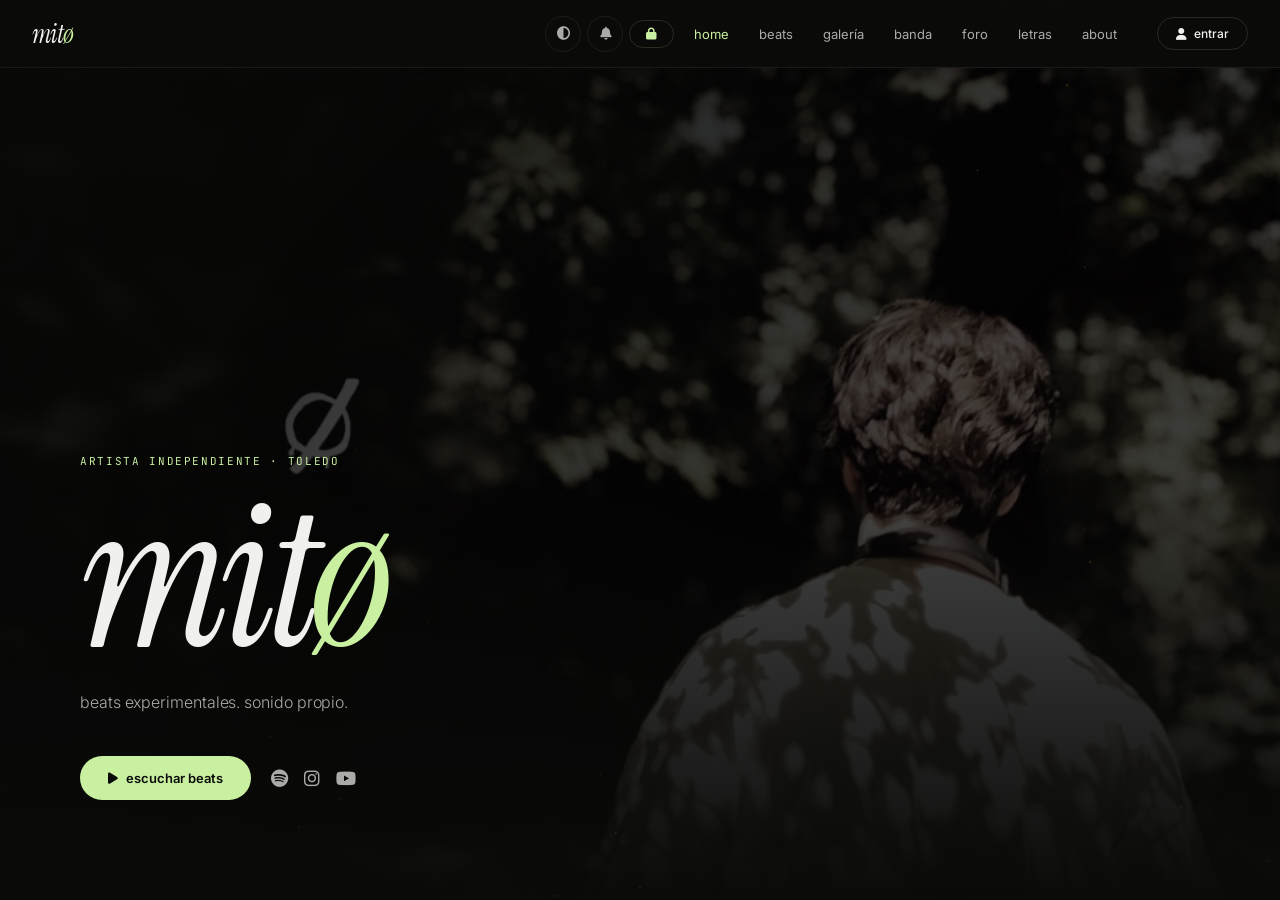
==== commit 7761a24f: "Add files via upload" ====
--- a/index.html
+++ b/index.html
@@ -18,11 +18,11 @@
 <link rel="preconnect" href="https://fonts.googleapis.com">
 <link href="https://fonts.googleapis.com/css2?family=Instrument+Serif:ital@0;1&family=Geist+Mono:wght@300;400;500&display=swap" rel="stylesheet">
 <link rel="stylesheet" href="https://cdnjs.cloudflare.com/ajax/libs/font-awesome/6.5.0/css/all.min.css">
-<link rel="stylesheet" href="base.css?v=1778372741">
-<link rel="stylesheet" href="layout.css?v=1778372741">
-<link rel="stylesheet" href="beats.css?v=1778372741">
-<link rel="stylesheet" href="sections.css?v=1778372741">
-<link rel="stylesheet" href="admin.css?v=1778372741">
+<link rel="stylesheet" href="base.css?v=1778373734">
+<link rel="stylesheet" href="layout.css?v=1778373734">
+<link rel="stylesheet" href="beats.css?v=1778373734">
+<link rel="stylesheet" href="sections.css?v=1778373734">
+<link rel="stylesheet" href="admin.css?v=1778373734">
 <script src="https://cdn.jsdelivr.net/npm/@supabase/supabase-js@2"></script>
 <style>
 /* CRITICAL — instant styles, no flash */
@@ -502,11 +502,11 @@
 </div>
 
 
-<script src="app.js?v=1778372741"></script>
-<script src="auth.js?v=1778372741"></script>
-<script src="beats.js?v=1778372741"></script>
-<script src="foro.js?v=1778372741"></script>
-<script src="admin.js?v=1778372741"></script>
-<script src="sounds.js?v=1778372741"></script>
+<script src="app.js?v=1778373734"></script>
+<script src="auth.js?v=1778373734"></script>
+<script src="beats.js?v=1778373734"></script>
+<script src="foro.js?v=1778373734"></script>
+<script src="admin.js?v=1778373734"></script>
+<script src="sounds.js?v=1778373734"></script>
 </body>
 </html>
--- a/base.css
+++ b/base.css
@@ -85,6 +85,7 @@
   transform: translate(-50%,-50%);
   transition: width 0.18s, height 0.18s;
   mix-blend-mode: difference;
+  opacity: 0;
 }
 #mito-cursor-ring {
   position: fixed; pointer-events: none; z-index: 99998;
@@ -92,6 +93,7 @@
   border: 1px solid color-mix(in srgb,var(--cursor-color) 30%,transparent);
   transform: translate(-50%,-50%);
   transition: left 0.1s, top 0.1s, width 0.18s, height 0.18s;
+  opacity: 0;
 }
 body.cursor-hover #mito-cursor { width: 12px; height: 12px; }
 body.cursor-hover #mito-cursor-ring { width: 46px; height: 46px; }
--- a/layout.css
+++ b/layout.css
@@ -121,7 +121,7 @@
 .hero-title .o { color: var(--accent); }
 .hero-sub { font-size: 16px; color: var(--text-mid); margin-bottom: 40px; line-height: 1.6; font-weight: 300; max-width: 420px; }
 .hero-btns { display: flex; align-items: center; gap: 20px; flex-wrap: wrap; }
-.home-section { padding: 80px 80px 100px; max-width: 1400px; margin: 0 auto; }
+.home-section { padding: 64px 80px 100px; max-width: 1400px; margin: 0 auto; }
 
 /* SECTION HEADER */
 .section-row { display: flex; align-items: center; justify-content: space-between; gap: 16px; margin-bottom: 32px; }
@@ -240,3 +240,5 @@
 }
 .mob-btn i { font-size: 18px; }
 .mob-btn.active { color: var(--accent); }
+
+.section-row { overflow: hidden; }
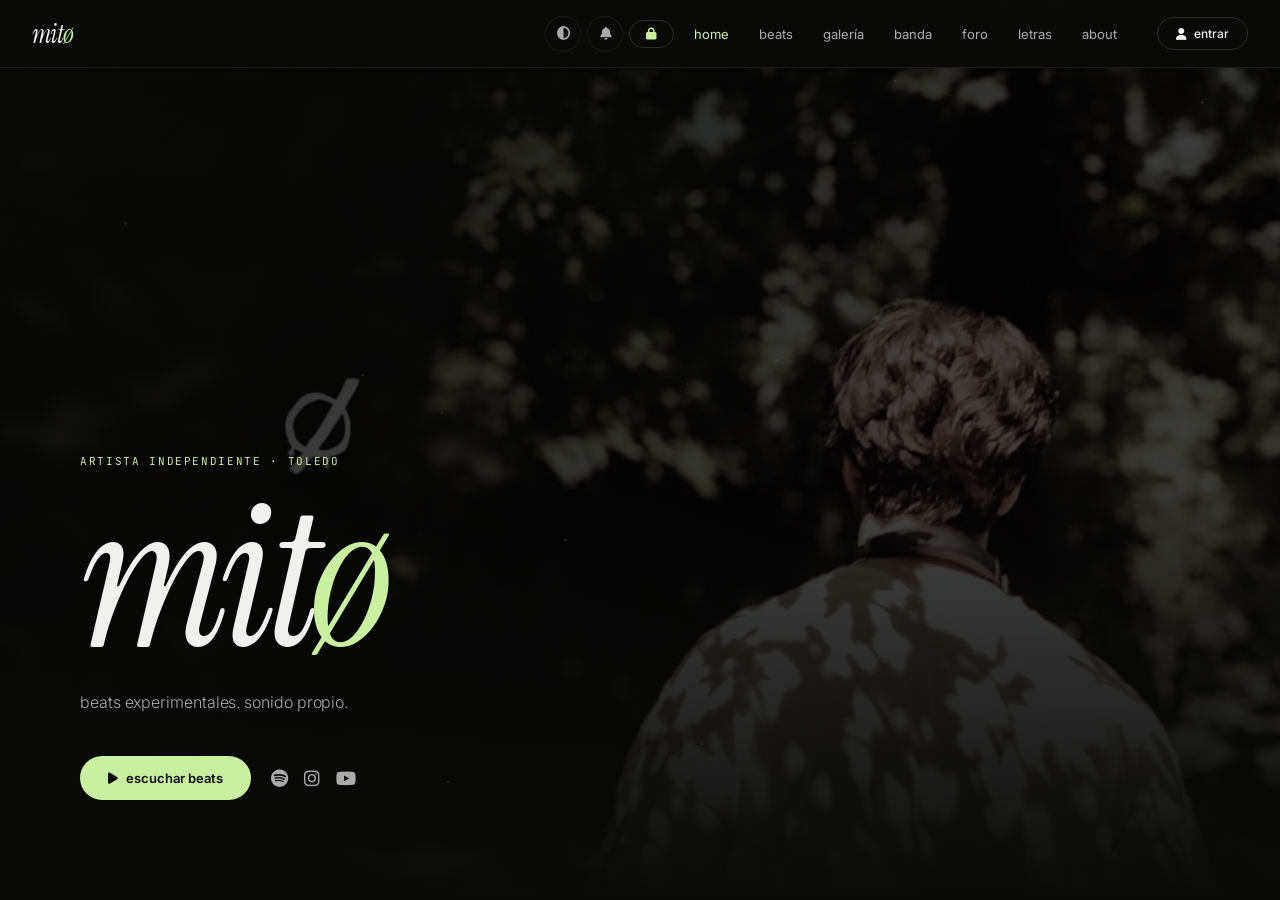
==== commit ddf4f419: "Add files via upload" ====
--- a/index.html
+++ b/index.html
@@ -18,11 +18,11 @@
 <link rel="preconnect" href="https://fonts.googleapis.com">
 <link href="https://fonts.googleapis.com/css2?family=Instrument+Serif:ital@0;1&family=Geist+Mono:wght@300;400;500&display=swap" rel="stylesheet">
 <link rel="stylesheet" href="https://cdnjs.cloudflare.com/ajax/libs/font-awesome/6.5.0/css/all.min.css">
-<link rel="stylesheet" href="base.css?v=1778373734">
-<link rel="stylesheet" href="layout.css?v=1778373734">
-<link rel="stylesheet" href="beats.css?v=1778373734">
-<link rel="stylesheet" href="sections.css?v=1778373734">
-<link rel="stylesheet" href="admin.css?v=1778373734">
+<link rel="stylesheet" href="base.css?v=1778374501">
+<link rel="stylesheet" href="layout.css?v=1778374501">
+<link rel="stylesheet" href="beats.css?v=1778374501">
+<link rel="stylesheet" href="sections.css?v=1778374501">
+<link rel="stylesheet" href="admin.css?v=1778374501">
 <script src="https://cdn.jsdelivr.net/npm/@supabase/supabase-js@2"></script>
 <style>
 /* CRITICAL — instant styles, no flash */
@@ -502,11 +502,11 @@
 </div>
 
 
-<script src="app.js?v=1778373734"></script>
-<script src="auth.js?v=1778373734"></script>
-<script src="beats.js?v=1778373734"></script>
-<script src="foro.js?v=1778373734"></script>
-<script src="admin.js?v=1778373734"></script>
-<script src="sounds.js?v=1778373734"></script>
+<script src="app.js?v=1778374501"></script>
+<script src="auth.js?v=1778374501"></script>
+<script src="beats.js?v=1778374501"></script>
+<script src="foro.js?v=1778374501"></script>
+<script src="admin.js?v=1778374501"></script>
+<script src="sounds.js?v=1778374501"></script>
 </body>
 </html>
--- a/base.css
+++ b/base.css
@@ -80,12 +80,12 @@
 /* CURSOR */
 #mito-cursor {
   position: fixed; pointer-events: none; z-index: 99999;
-  width: 7px; height: 7px; border-radius: 50%;
+  width: 8px; height: 8px; border-radius: 50%;
   background: var(--cursor-color);
   transform: translate(-50%,-50%);
   transition: width 0.18s, height 0.18s;
-  mix-blend-mode: difference;
   opacity: 0;
+  box-shadow: 0 0 0 1px rgba(0,0,0,0.3);
 }
 #mito-cursor-ring {
   position: fixed; pointer-events: none; z-index: 99998;
--- a/layout.css
+++ b/layout.css
@@ -121,7 +121,7 @@
 .hero-title .o { color: var(--accent); }
 .hero-sub { font-size: 16px; color: var(--text-mid); margin-bottom: 40px; line-height: 1.6; font-weight: 300; max-width: 420px; }
 .hero-btns { display: flex; align-items: center; gap: 20px; flex-wrap: wrap; }
-.home-section { padding: 64px 80px 100px; max-width: 1400px; margin: 0 auto; }
+.home-section, .home-beats-section { padding: 64px 80px 100px; max-width: 1400px; margin: 0 auto; }
 
 /* SECTION HEADER */
 .section-row { display: flex; align-items: center; justify-content: space-between; gap: 16px; margin-bottom: 32px; }
@@ -130,7 +130,7 @@
   font-size: clamp(32px, 5vw, 52px); letter-spacing: -0.03em;
   font-weight: 400; color: var(--text); line-height: 1;
 }
-.page-wrap { max-width: 1100px; margin: 0 auto; padding: 56px 40px 100px; }
+.page-wrap { max-width: 1100px; margin: 0 auto; padding: 56px 56px 100px; }
 
 /* BUTTONS */
 .btn-primary {
@@ -241,4 +241,3 @@
 .mob-btn i { font-size: 18px; }
 .mob-btn.active { color: var(--accent); }
 
-.section-row { overflow: hidden; }
--- a/sections.css
+++ b/sections.css
@@ -29,7 +29,6 @@
 .banda-bio { font-size:12px;color:var(--text-mid);line-height:1.6;font-weight:300; }
 
 /* SOLICITUDES */
-.solicitud-form { display:flex;flex-direction:column;gap:12px; }
 .solicitud-card-full { background:var(--surface);border:1px solid var(--border);border-radius:var(--r);overflow:hidden;margin-bottom:8px;transition:border-color 0.2s; }
 .solicitud-card-full:hover { border-color:var(--accent-dim); }
 .sol-header { display:flex;align-items:center;justify-content:space-between;padding:16px 20px;cursor:pointer; }
@@ -162,3 +161,33 @@
 .close-btn { position:absolute;top:16px;right:18px;background:none;border:none;color:var(--text-mid);font-size:16px;cursor:pointer;transition:color 0.15s; }
 .close-btn:hover { color:var(--text); }
 .lock-icon { width:48px;height:48px;border-radius:50%;background:var(--accent-dim);display:flex;justify-content:center;align-items:center;color:var(--accent);font-size:18px; }
+
+/* SOLICITUD FORM en sección banda */
+.solicitud-login {
+  padding: 24px;
+  text-align: center;
+  font-size: 13px;
+  color: var(--text-dim);
+  display: flex;
+  flex-direction: column;
+  align-items: center;
+  gap: 16px;
+}
+.solicitud-enviada {
+  padding: 32px;
+  text-align: center;
+  font-size: 13px;
+  color: var(--text-mid);
+  line-height: 1.8;
+}
+.solicitud-form {
+  display: flex;
+  flex-direction: column;
+  gap: 12px;
+  padding: 4px 0;
+}
+.textarea {
+  resize: vertical;
+  min-height: 80px;
+  font-family: inherit;
+}
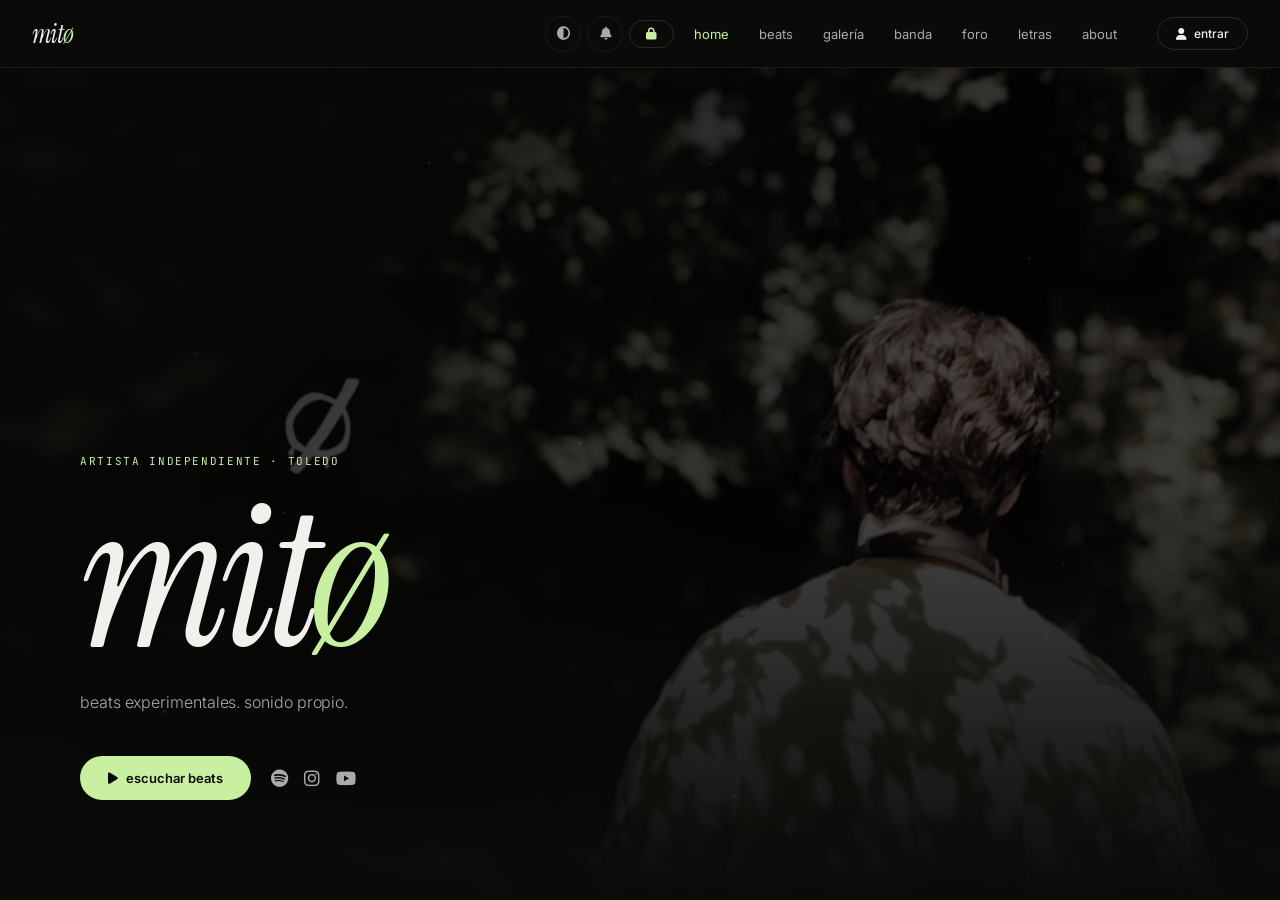
==== commit ac85349f: "Update index.html" ====
--- a/index.html
+++ b/index.html
@@ -22,7 +22,7 @@
 <link rel="stylesheet" href="layout.css?v=1778374501">
 <link rel="stylesheet" href="beats.css?v=1778374501">
 <link rel="stylesheet" href="sections.css?v=1778374501">
-<link rel="stylesheet" href="admin.css?v=1778374501">
+<link rel="stylesheet" href="admin.css">
 <script src="https://cdn.jsdelivr.net/npm/@supabase/supabase-js@2"></script>
 <style>
 /* CRITICAL — instant styles, no flash */
--- a/admin.css
+++ b/admin.css
@@ -0,0 +1,259 @@
+/* ================================================================
+   mitø · admin.css — zona privada, solicitudes, DMs, letras, perfil
+   ================================================================ */
+
+/* ── ZONA PRIVADA ─────────────────────────────────────────────── */
+.privado-wrap {
+  display: flex; height: 100%;
+}
+.privado-sidebar {
+  width: 220px; flex-shrink: 0;
+  background: var(--bg2); border-right: 1px solid var(--border);
+  padding: 24px 14px; display: flex; flex-direction: column; gap: 2px;
+  overflow-y: auto;
+}
+.privado-logo {
+  font-family: "Instrument Serif", serif; font-style: italic;
+  font-size: 16px; color: var(--accent);
+  padding: 0 8px 16px; margin-bottom: 8px;
+  border-bottom: 1px solid var(--border);
+  display: flex; align-items: center; gap: 8px;
+}
+.privado-nav { display: flex; flex-direction: column; gap: 2px; flex: 1; }
+.privado-content {
+  flex: 1; overflow-y: auto; padding: 40px 48px 100px;
+  scrollbar-width: thin; scrollbar-color: var(--border) transparent;
+}
+.privado-content::-webkit-scrollbar { width: 4px; }
+.privado-content::-webkit-scrollbar-thumb { background: var(--border); border-radius: 10px; }
+
+.p-nav-btn {
+  width: 100%; background: none; border: none; outline: none;
+  color: var(--text-dim); font-family: inherit; font-size: 12px; font-weight: 500;
+  padding: 9px 12px; border-radius: 8px; text-align: left; cursor: pointer;
+  transition: all 0.15s; display: flex; align-items: center; gap: 8px; letter-spacing: -0.01em;
+}
+.p-nav-btn:hover { background: var(--surface); color: var(--text); }
+.p-nav-btn.active { background: var(--accent-dim); color: var(--accent); }
+.p-panel { display: none; }
+.p-panel.active { display: block; }
+.p-title {
+  font-family: "Instrument Serif", serif; font-style: italic;
+  font-size: 30px; font-weight: 400; color: var(--text);
+  margin-bottom: 24px; letter-spacing: -0.03em; line-height: 1;
+}
+
+/* ── SOLICITUDES ──────────────────────────────────────────────── */
+.solicitud-card {
+  background: var(--surface); border: 1px solid var(--border);
+  border-radius: var(--r); padding: 14px 18px;
+  display: flex; align-items: center; justify-content: space-between; gap: 12px;
+  transition: border-color 0.2s;
+}
+.solicitud-card:hover { border-color: var(--border-strong); }
+.solicitud-card-info { flex: 1; min-width: 0; }
+.solicitud-card-info h4 { font-size: 14px; font-weight: 500; color: var(--text); }
+.solicitud-card-info p { font-size: 11px; color: var(--text-dim); margin-top: 3px; }
+
+.solicitud-card-full {
+  background: var(--surface); border: 1px solid var(--border);
+  border-radius: var(--r); overflow: hidden; margin-bottom: 8px; transition: border-color 0.2s;
+}
+.solicitud-card-full:hover { border-color: var(--accent-dim); }
+.solicitud-card-header {
+  display: flex; align-items: center; justify-content: space-between;
+  padding: 16px 20px; cursor: pointer; gap: 12px; transition: background 0.15s;
+}
+.solicitud-card-header:hover { background: var(--surface-h); }
+.solicitud-card-body {
+  padding: 16px 20px 20px; border-top: 1px solid var(--border);
+  display: flex; flex-direction: column; gap: 14px;
+}
+.solicitud-section { display: flex; flex-direction: column; gap: 5px; }
+.solicitud-section-label {
+  font-family: "JetBrains Mono", monospace; font-size: 10px;
+  letter-spacing: 0.15em; color: var(--accent); text-transform: uppercase;
+}
+.solicitud-actions { display: flex; gap: 8px; flex-wrap: wrap; margin-top: 4px; }
+.solicitud-estado {
+  font-family: "JetBrains Mono", monospace; font-size: 10px;
+  padding: 4px 12px; border-radius: 100px; text-transform: uppercase; letter-spacing: 0.05em;
+}
+.solicitud-estado.pendiente { background: var(--accent-dim); color: var(--accent); }
+.solicitud-estado.aceptado  { background: rgba(107,255,184,0.12); color: #6bffb8; }
+.solicitud-estado.rechazado { background: rgba(255,80,80,0.1);   color: #ff6b6b; }
+
+/* ── GALERÍA ADMIN ────────────────────────────────────────────── */
+.galeria-admin-grid {
+  display: grid; grid-template-columns: repeat(auto-fill, minmax(150px, 1fr)); gap: 12px;
+}
+.galeria-admin-card {
+  background: var(--surface); border: 1px solid var(--border);
+  border-radius: var(--r); overflow: hidden; transition: border-color 0.2s, opacity 0.3s, transform 0.3s;
+}
+.galeria-admin-card:hover { border-color: var(--border-strong); }
+.galeria-admin-thumb { aspect-ratio: 1; overflow: hidden; background: var(--bg3); }
+.galeria-admin-thumb img,
+.galeria-admin-thumb video { width: 100%; height: 100%; object-fit: cover; transition: transform 0.3s; }
+.galeria-admin-card:hover .galeria-admin-thumb img,
+.galeria-admin-card:hover .galeria-admin-thumb video { transform: scale(1.04); }
+.galeria-admin-info { padding: 10px; display: flex; flex-direction: column; gap: 6px; }
+
+/* ── PERFIL EXTRA ─────────────────────────────────────────────── */
+.perfil-info { flex: 1; min-width: 0; }
+.perfil-logout {
+  width: 100%; padding: 12px;
+  background: rgba(255,80,80,0.04); border: 1px solid rgba(255,80,80,0.12);
+  border-radius: 10px; color: rgba(255,100,100,0.65); font-family: inherit;
+  font-size: 12px; font-weight: 500; cursor: pointer; transition: all 0.2s; margin-top: 8px;
+  display: flex; align-items: center; justify-content: center; gap: 8px;
+}
+.perfil-logout:hover { background: rgba(255,80,80,0.08); color: #ff6b6b; border-color: rgba(255,80,80,0.25); }
+.color-row { display: flex; align-items: center; gap: 10px; flex-wrap: wrap; margin-top: 8px; }
+.color-row label { font-size: 10px; color: var(--text-dim); }
+
+/* ── PERFIL MIEMBRO OVERLAY ───────────────────────────────────── */
+.miembro-layout { display: flex; gap: 32px; align-items: flex-start; flex-wrap: wrap; }
+.miembro-av-big {
+  width: 110px; height: 110px; border-radius: 50%; object-fit: cover;
+  border: 2px solid var(--accent-dim); flex-shrink: 0;
+}
+.miembro-av-ph {
+  width: 110px; height: 110px; border-radius: 50%;
+  background: var(--accent-dim); display: flex; align-items: center;
+  justify-content: center; color: var(--accent);
+  font-family: "Instrument Serif", serif; font-style: italic; font-size: 40px; flex-shrink: 0;
+}
+.miembro-info { flex: 1; min-width: 200px; display: flex; flex-direction: column; gap: 12px; }
+.miembro-nombre {
+  font-family: "Instrument Serif", serif; font-style: italic;
+  font-size: clamp(28px, 4vw, 40px); letter-spacing: -0.03em;
+  color: var(--text); font-weight: 400; line-height: 1;
+}
+.miembro-rol {
+  font-family: "JetBrains Mono", monospace; font-size: 11px;
+  color: var(--accent); text-transform: uppercase; letter-spacing: 0.1em;
+}
+.miembro-bio { font-size: 14px; color: var(--text-mid); line-height: 1.7; font-weight: 300; }
+.miembro-redes { display: flex; flex-wrap: wrap; gap: 8px; }
+.miembro-red {
+  display: inline-flex; align-items: center; gap: 6px;
+  padding: 7px 16px; border-radius: 100px; border: 1px solid var(--border);
+  color: var(--text-mid); text-decoration: none; font-size: 12px; font-weight: 500; transition: all 0.2s;
+}
+.miembro-red:hover { border-color: var(--accent-dim); color: var(--accent); background: var(--accent-dim); }
+
+/* ── DMs ──────────────────────────────────────────────────────── */
+.dm-box {
+  width: 100%; max-width: 480px;
+  background: var(--bg2); border: 1px solid var(--border); border-radius: var(--r-xl);
+  display: flex; flex-direction: column; height: min(80vh, 600px); overflow: hidden;
+}
+.dm-header {
+  display: flex; align-items: center; justify-content: space-between;
+  padding: 18px 20px; border-bottom: 1px solid var(--border); gap: 12px; flex-shrink: 0;
+}
+.dm-messages {
+  flex: 1; overflow-y: auto; padding: 16px;
+  display: flex; flex-direction: column; gap: 10px;
+  scrollbar-width: thin; scrollbar-color: var(--border) transparent;
+}
+.dm-msg { display: flex; flex-direction: column; gap: 4px; max-width: 75%; }
+.dm-mio  { align-self: flex-end;  align-items: flex-end; }
+.dm-suyo { align-self: flex-start; align-items: flex-start; }
+.dm-bubble {
+  padding: 10px 14px; font-size: 13px; line-height: 1.5; word-break: break-word;
+}
+.dm-mio  .dm-bubble {
+  background: var(--accent); color: #0a0b09;
+  border-radius: 18px 18px 4px 18px; font-weight: 500;
+}
+.dm-suyo .dm-bubble {
+  background: var(--surface); border: 1px solid var(--border); color: var(--text);
+  border-radius: 18px 18px 18px 4px;
+}
+.dm-time { font-size: 9px; color: var(--text-dim); }
+.dm-input-row {
+  display: flex; gap: 8px; padding: 12px 16px;
+  border-top: 1px solid var(--border); align-items: center; flex-shrink: 0;
+}
+.dm-input-row .field { flex: 1; }
+
+/* ── LETRAS GRID ──────────────────────────────────────────────── */
+.letras-grid { display: grid; grid-template-columns: repeat(auto-fill, minmax(155px, 1fr)); gap: 20px; }
+.letra-cover-card { cursor: pointer; transition: transform 0.25s; }
+.letra-cover-card:hover { transform: translateY(-4px); }
+.letra-cover-img {
+  aspect-ratio: 1; border-radius: var(--r); overflow: hidden; background: var(--bg3); margin-bottom: 10px;
+}
+.letra-cover-img img {
+  width: 100%; height: 100%; object-fit: cover;
+  transition: transform 0.3s, filter 0.3s; filter: brightness(0.9);
+}
+.letra-cover-card:hover .letra-cover-img img { transform: scale(1.04); filter: brightness(1); }
+.letra-cover-placeholder {
+  width: 100%; height: 100%; display: flex; align-items: center;
+  justify-content: center; color: var(--text-dim); font-size: 38px;
+}
+.letra-cover-title {
+  font-family: "Instrument Serif", serif; font-style: italic;
+  font-size: 16px; color: var(--text); white-space: nowrap; overflow: hidden; text-overflow: ellipsis;
+}
+.letra-cover-artist { font-size: 11px; color: var(--text-dim); margin-top: 3px; }
+
+/* ── LETRA DETALLE ────────────────────────────────────────────── */
+.letra-back-btn {
+  display: flex; align-items: center; gap: 8px; background: none; border: none;
+  color: var(--text-mid); font-size: 12px; cursor: pointer; padding: 0;
+  transition: color 0.2s; margin-bottom: 32px; font-weight: 500;
+}
+.letra-back-btn:hover { color: var(--text); }
+.letra-detalle { display: flex; gap: 60px; align-items: flex-start; }
+.letra-detalle-izq { flex: 1; min-width: 0; }
+.letra-detalle-der { flex-shrink: 0; width: 220px; position: sticky; top: 0; }
+.letra-detalle-titulo {
+  font-family: "Instrument Serif", serif; font-style: italic;
+  font-size: clamp(30px, 5vw, 50px); letter-spacing: -0.03em;
+  color: var(--text); line-height: 1.05; margin-bottom: 6px; font-weight: 400;
+}
+.letra-detalle-artista {
+  font-family: "JetBrains Mono", monospace; font-size: 12px;
+  color: var(--text-dim); text-transform: uppercase; letter-spacing: 0.1em; margin-bottom: 16px;
+}
+.letra-escuchar {
+  display: inline-flex; align-items: center; gap: 8px;
+  padding: 9px 18px; border-radius: 100px; border: 1px solid var(--accent-dim);
+  color: var(--accent); font-size: 12px; text-decoration: none;
+  transition: all 0.2s; margin-bottom: 32px; font-weight: 500;
+}
+.letra-escuchar:hover { background: var(--accent-dim); }
+.letra-versos { display: flex; flex-direction: column; }
+.verso { font-family: "Instrument Serif", serif; font-size: 18px; color: var(--text-mid); line-height: 2.1; }
+.verso-espaciado { height: 28px; }
+.letra-detalle-cover {
+  width: 220px; height: 220px; border-radius: 16px; object-fit: cover; box-shadow: var(--shadow-lg);
+}
+.letra-detalle-cover-placeholder {
+  width: 220px; height: 220px; border-radius: 16px; background: var(--bg3);
+  display: flex; align-items: center; justify-content: center; color: var(--text-dim); font-size: 52px;
+}
+
+/* ── ONLINE DOT ───────────────────────────────────────────────── */
+#online-dot { display: flex; align-items: center; gap: 4px; padding: 4px 10px; border-radius: 100px; background: var(--surface); border: 1px solid var(--border); }
+
+/* ── MOBILE ───────────────────────────────────────────────────── */
+@media (max-width: 768px) {
+  .privado-wrap { flex-direction: column; }
+  .privado-sidebar {
+    width: 100%; height: auto; border-right: none; border-bottom: 1px solid var(--border);
+    flex-direction: row; flex-wrap: wrap; padding: 10px 12px; gap: 4px; overflow-x: auto;
+  }
+  .privado-logo { display: none; }
+  .privado-nav { flex-direction: row; flex-wrap: wrap; }
+  .privado-content { padding: 20px 16px 100px; }
+  .p-nav-btn { padding: 7px 10px; font-size: 10px; white-space: nowrap; }
+  .miembro-layout { flex-direction: column; }
+  .letra-detalle { flex-direction: column-reverse; gap: 20px; }
+  .letra-detalle-der { width: 140px; position: static; }
+  .letra-detalle-cover, .letra-detalle-cover-placeholder { width: 140px; height: 140px; }
+}
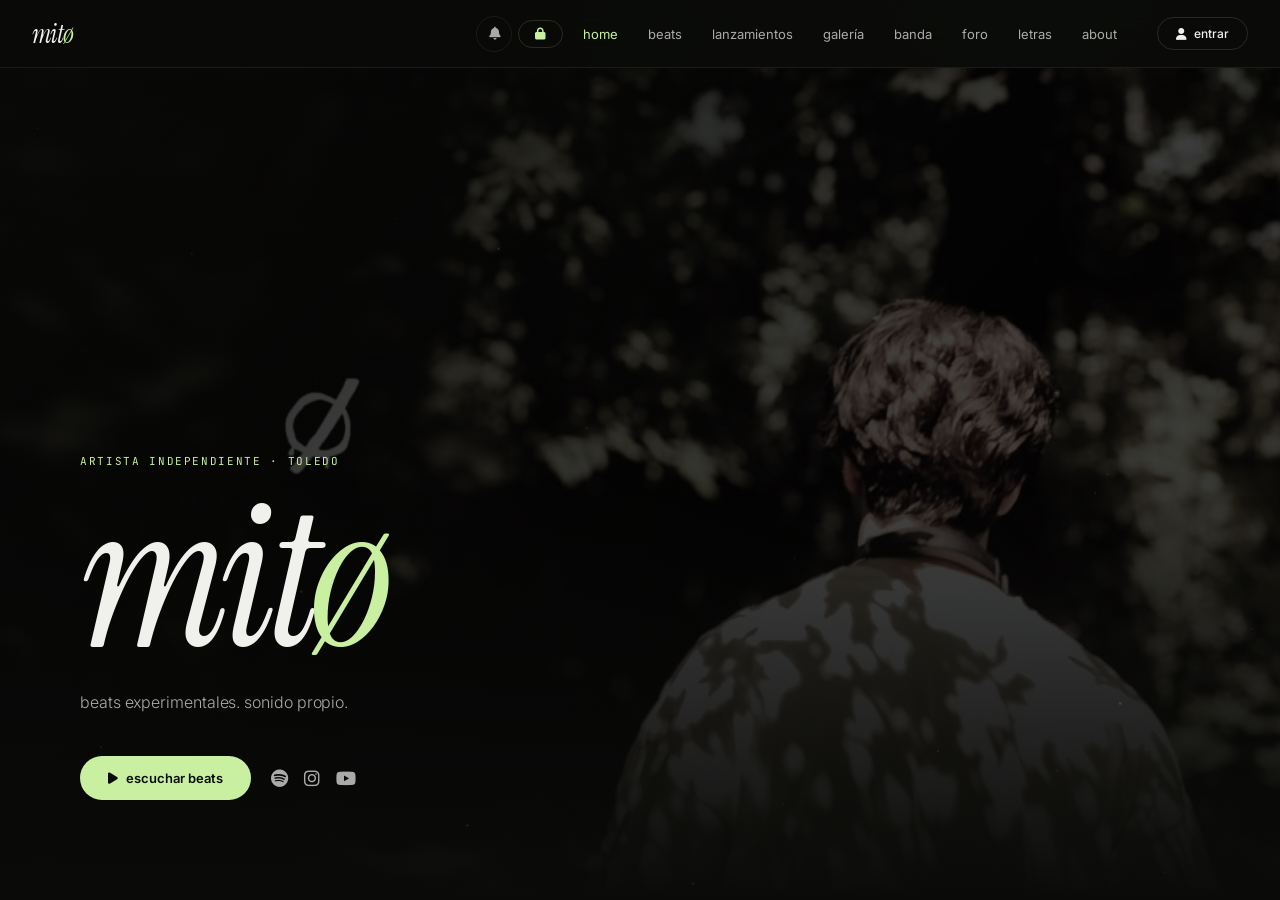
==== commit ad8ae082: "Update index.html" ====
--- a/index.html
+++ b/index.html
@@ -4,50 +4,31 @@
 <meta charset="UTF-8">
 <meta name="viewport" content="width=device-width, initial-scale=1.0">
 <title>mitø</title>
+<link rel="icon" href="data:image/svg+xml,%3Csvg xmlns='http://www.w3.org/2000/svg' viewBox='0 0 100 100'%3E%3Ctext y='.9em' font-size='85' font-family='serif' font-style='italic'%3E%C3%B8%3C/text%3E%3C/svg%3E">
 <style>
-/* CRITICAL CSS — carga inmediata */
+/* CRITICAL CSS */
 *{box-sizing:border-box;margin:0;padding:0}
-html,body{width:100%;height:100%;overflow:hidden;background:#0b0c0a;font-family:'Geist Mono',monospace;color:#e8eadc;-webkit-font-smoothing:antialiased}
+html,body{width:100%;height:100%;overflow:hidden;background:#0a0b09;color:#f0f1ec;font-family:'Inter',system-ui,sans-serif;-webkit-font-smoothing:antialiased}
 .page{position:absolute;inset:0;opacity:0;pointer-events:none;overflow-y:auto;overflow-x:hidden}
 .page.active{opacity:1;pointer-events:all}
-#app{position:fixed;top:64px;left:0;right:0;bottom:0;z-index:10}
-.top-nav{position:fixed;top:0;left:0;right:0;height:64px;z-index:500;display:flex;align-items:center;padding:0 40px;background:rgba(11,12,10,0.9);backdrop-filter:blur(20px);border-bottom:1px solid rgba(255,255,255,0.07)}
-@media(max-width:768px){#app{top:56px;bottom:60px}.top-nav{height:56px;padding:0 16px}.mob-nav{display:flex!important}}
-.mob-nav{display:none;position:fixed;bottom:0;left:0;right:0;z-index:500;background:rgba(11,12,10,0.95);border-top:1px solid rgba(255,255,255,0.07);height:60px;align-items:center;justify-content:space-around}
+#app{position:fixed;top:68px;left:0;right:0;bottom:0;z-index:10}
+.top-nav{position:fixed;top:0;left:0;right:0;height:68px;z-index:500;display:flex;align-items:center;padding:0 32px;background:rgba(10,11,9,0.9);backdrop-filter:blur(20px);border-bottom:1px solid rgba(255,255,255,0.07)}
+.nav-logo{font-family:'Instrument Serif',serif;font-style:italic;font-size:26px;letter-spacing:-0.02em;cursor:pointer;color:#f0f1ec;user-select:none;flex-shrink:0}
+.nav-logo .o{color:var(--accent,#c8f0a0)}
+.mob-nav{display:none}
+button{outline:none!important}
+button:focus{outline:none!important;box-shadow:none!important}
+@media(max-width:900px){.mob-nav{display:flex!important}#app{bottom:calc(64px + env(safe-area-inset-bottom))}}
 </style>
 <link rel="preconnect" href="https://fonts.googleapis.com">
-<link href="https://fonts.googleapis.com/css2?family=Instrument+Serif:ital@0;1&family=Geist+Mono:wght@300;400;500&display=swap" rel="stylesheet">
+<link href="https://fonts.googleapis.com/css2?family=Instrument+Serif:ital@0;1&family=Inter:wght@300;400;500;600&family=JetBrains+Mono:wght@400;500&display=swap" rel="stylesheet">
 <link rel="stylesheet" href="https://cdnjs.cloudflare.com/ajax/libs/font-awesome/6.5.0/css/all.min.css">
-<link rel="stylesheet" href="base.css?v=1778374501">
-<link rel="stylesheet" href="layout.css?v=1778374501">
-<link rel="stylesheet" href="beats.css?v=1778374501">
-<link rel="stylesheet" href="sections.css?v=1778374501">
+<link rel="stylesheet" href="base.css">
+<link rel="stylesheet" href="layout.css">
+<link rel="stylesheet" href="beats.css">
+<link rel="stylesheet" href="sections.css">
 <link rel="stylesheet" href="admin.css">
 <script src="https://cdn.jsdelivr.net/npm/@supabase/supabase-js@2"></script>
-<style>
-/* CRITICAL — instant styles, no flash */
-*, *::before, *::after { box-sizing: border-box; margin: 0; padding: 0; }
-html, body { 
-  width: 100%; height: 100%; overflow: hidden;
-  background: #0a0b09; color: #f0f1ec;
-  font-family: 'Inter', system-ui, sans-serif;
-}
-button { outline: none !important; -webkit-tap-highlight-color: transparent; }
-button:focus { outline: none !important; }
-.page { position: absolute; inset: 0; opacity: 0; pointer-events: none; overflow-y: auto; }
-.page.active { opacity: 1; pointer-events: all; }
-#app { position: fixed; top: 68px; left: 0; right: 0; bottom: 0; }
-.top-nav {
-  position: fixed; top: 0; left: 0; right: 0; height: 68px; z-index: 500;
-  display: flex; align-items: center; padding: 0 32px;
-  background: rgba(10,11,9,0.9);
-  border-bottom: 1px solid rgba(255,255,255,0.07);
-}
-.nav-logo { font-style: italic; font-size: 26px; color: #f0f1ec; flex-shrink: 0; }
-.nav-logo .o { color: #c8f0a0; }
-.mob-nav { display: none; }
-@media(max-width:900px){ .mob-nav{display:flex!important} #app{bottom:72px} }
-</style>
 </head>
 <body>
 
@@ -64,7 +45,6 @@
       <span class="online-pulse"></span>
       <span id="online-count" style="font-size:10px;color:var(--text-dim)">0</span>
     </div>
-    <button class="nav-icon-btn" onclick="toggleTheme()"><i class="fa-solid fa-circle-half-stroke"></i></button>
     <button class="nav-icon-btn" id="notif-btn" onclick="toggleNotificaciones()" style="position:relative">
       <i class="fa-solid fa-bell"></i>
       <span id="notif-badge" style="display:none;position:absolute;top:4px;right:4px;width:7px;height:7px;border-radius:50%;background:var(--accent)"></span>
@@ -73,6 +53,7 @@
     <div class="nav-links-right">
       <button class="nav-link" onclick="go('home',this)">home</button>
       <button class="nav-link" onclick="go('beats',this)">beats</button>
+      <button class="nav-link" onclick="go('lanzamientos',this)">lanzamientos</button>
       <button class="nav-link" onclick="go('galeria',this)">galería</button>
       <button class="nav-link" onclick="go('banda',this)">banda</button>
       <button class="nav-link" onclick="go('foro',this)">foro</button>
@@ -88,17 +69,18 @@
 <nav class="mob-nav">
   <button class="mob-btn" onclick="go('home',this)"><i class="fa-solid fa-house"></i><span>home</span></button>
   <button class="mob-btn" onclick="go('beats',this)"><i class="fa-solid fa-music"></i><span>beats</span></button>
-  <button class="mob-btn" onclick="go('galeria',this)"><i class="fa-solid fa-images"></i><span>galería</span></button>
+  <button class="mob-btn" onclick="go('lanzamientos',this)"><i class="fa-solid fa-record-vinyl"></i><span>música</span></button>
   <button class="mob-btn" onclick="go('foro',this)"><i class="fa-solid fa-comments"></i><span>foro</span></button>
   <button class="mob-btn" onclick="go('letras',this)"><i class="fa-solid fa-microphone"></i><span>letras</span></button>
   <button class="mob-btn" id="mob-auth-btn" onclick="go('auth',this)"><i class="fa-solid fa-user"></i><span>yo</span></button>
 </nav>
 
 <!-- MOB DROPDOWN -->
-<div id="mob-menu" style="display:none;position:fixed;top:56px;left:0;right:0;background:var(--bg2);border-bottom:1px solid var(--card-b);z-index:499;padding:8px 0">
-  <button class="mob-menu-btn" onclick="go('banda',null,true)">banda</button>
-  <button class="mob-menu-btn" onclick="go('about',null,true)">about</button>
-  <button class="mob-menu-btn" onclick="go('soporte',null,true)">soporte</button>
+<div id="mob-menu" style="display:none;position:fixed;top:56px;left:0;right:0;background:var(--bg2);border-bottom:1px solid var(--border);z-index:499;padding:8px 0">
+  <button class="mob-menu-btn" onclick="go('galeria',null,true)"><i class="fa-solid fa-images"></i> galería</button>
+  <button class="mob-menu-btn" onclick="go('banda',null,true)"><i class="fa-solid fa-users"></i> banda</button>
+  <button class="mob-menu-btn" onclick="go('about',null,true)"><i class="fa-solid fa-circle-info"></i> about</button>
+  <button class="mob-menu-btn" onclick="go('soporte',null,true)"><i class="fa-solid fa-envelope"></i> soporte</button>
   <button class="mob-menu-btn" id="mob-lock-btn" onclick="openLogin('privado');toggleMobMenu()"><i class="fa-solid fa-lock"></i> privado</button>
 </div>
 
@@ -110,7 +92,6 @@
     <div class="hero-img-wrap">
       <img src="./hero.jpg" id="hero-img" class="hero-img" alt="" onerror="this.style.display='none'">
       <div class="hero-overlay"></div>
-      <div class="hero-overlay2"></div>
     </div>
     <div class="hero-content">
       <p class="hero-tag">artista independiente · toledo</p>
@@ -144,7 +125,6 @@
       <h2 class="section-title">beats</h2>
       <button class="reload-btn" onclick="cargarBeats('beats-list',false)"><i class="fa-solid fa-rotate-right"></i></button>
     </div>
-    <!-- FILTROS -->
     <div class="filters-bar">
       <div class="filter-search-wrap">
         <i class="fa-solid fa-magnifying-glass"></i>
@@ -182,6 +162,21 @@
   </div>
 </section>
 
+<!-- LANZAMIENTOS -->
+<section id="lanzamientos" class="page">
+  <div class="page-wrap">
+    <div class="section-row" style="margin-bottom:32px">
+      <h2 class="section-title">lanzamientos</h2>
+      <a href="https://open.spotify.com/intl-es/artist/4X30sxD8cwQIG0ahzSiaJV" target="_blank" class="btn-secondary" style="font-size:11px;text-decoration:none">
+        <i class="fa-brands fa-spotify"></i> spotify
+      </a>
+    </div>
+    <div id="lanz-grid" class="lanz-grid">
+      <p class="loading-msg">cargando</p>
+    </div>
+  </div>
+</section>
+
 <!-- GALERÍA -->
 <section id="galeria" class="page">
   <div class="page-wrap">
@@ -231,7 +226,12 @@
     <div class="about-text-col">
       <p class="hero-tag">sobre mí</p>
       <h2 class="about-title">mit<span class="o">ø</span></h2>
-      <p class="about-bio">Soy <strong>mitø</strong>, productor y artista independiente de Toledo.<br><br>Hago música personal que normalmente trata de tener un significado profundo detrás. Priorizo hablar de cosas personales y no inventadas, buscando expresarme y sentirme conectado con la gente que me escuche.</p>
+      <p class="about-bio">
+        Soy <strong>mitø</strong>, productor y artista independiente de Toledo.<br><br>
+        Empecé haciendo música porque necesitaba un sitio donde procesar lo que no sabía cómo decir en voz alta. Lo que salió fue algo entre el trap, el lo-fi y el sonido experimental — difícil de etiquetar, pero completamente mío.<br><br>
+        Cada beat tiene una historia detrás. Priorizo la honestidad sobre la perfección técnica: prefiero que algo te llegue a que suene impecable. La música que hago es personal, directa y sin filtros.<br><br>
+        Si estás aquí, probablemente ya lo entiendes.
+      </p>
       <div class="social-row">
         <a href="https://open.spotify.com/intl-es/artist/4X30sxD8cwQIG0ahzSiaJV" target="_blank"><i class="fa-brands fa-spotify"></i></a>
         <a href="https://www.instagram.com/mit0.wav" target="_blank"><i class="fa-brands fa-instagram"></i></a>
@@ -306,6 +306,7 @@
       <div class="privado-logo"><i class="fa-solid fa-lock-open"></i> zona privada</div>
       <nav class="privado-nav">
         <button class="p-nav-btn active" onclick="switchPrivado('beats',this)"><i class="fa-solid fa-music"></i> beats</button>
+        <button class="p-nav-btn" onclick="switchPrivado('lanzamientos-priv',this)"><i class="fa-solid fa-record-vinyl"></i> lanzamientos</button>
         <button class="p-nav-btn" onclick="switchPrivado('galeria-priv',this)"><i class="fa-solid fa-images"></i> subir foto</button>
         <button class="p-nav-btn" onclick="switchPrivado('galeria-edit',this)"><i class="fa-solid fa-pen-to-square"></i> editar galería</button>
         <button class="p-nav-btn" onclick="switchPrivado('ambient',this)"><i class="fa-solid fa-headphones"></i> música fondo</button>
@@ -338,6 +339,28 @@
         </div>
       </div>
 
+      <div class="p-panel" id="panel-lanzamientos-priv">
+        <h2 class="p-title">lanzamientos</h2>
+        <div class="upload-form" style="margin-bottom:24px">
+          <div class="field-row">
+            <input type="text" id="lanz-titulo" placeholder="título" class="field">
+            <select id="lanz-tipo" class="field" style="max-width:120px">
+              <option value="Single">Single</option>
+              <option value="EP">EP</option>
+              <option value="Album">Álbum</option>
+            </select>
+          </div>
+          <div class="field-row">
+            <input type="text" id="lanz-fecha" placeholder="año (ej: 2024)" class="field" style="max-width:120px">
+            <input type="url" id="lanz-spotify" placeholder="enlace de Spotify" class="field">
+          </div>
+          <label class="file-label" onclick="abrirCrop('lanz-cover')"><i class="fa-solid fa-image"></i><span id="lanz-cover-label">portada 1:1 — click para recortar</span></label>
+          <button class="btn-primary" onclick="subirLanzamiento()"><i class="fa-solid fa-paper-plane"></i> publicar</button>
+          <p class="auth-msg" id="lanz-msg"></p>
+        </div>
+        <div id="lanzamientos-admin-list" class="lanz-admin-list"></div>
+      </div>
+
       <div class="p-panel" id="panel-galeria-priv">
         <h2 class="p-title">subir a galería</h2>
         <div class="upload-form">
@@ -452,7 +475,7 @@
     <div class="upload-form">
       <select id="post-categoria" class="field"></select>
       <input type="text" id="post-titulo" placeholder="título del post" class="field">
-      <textarea id="post-contenido" placeholder="¿qué quieres compartir?" class="field" rows="4" style="resize:vertical;min-height:100px;font-family:'Geist Mono',monospace"></textarea>
+      <textarea id="post-contenido" placeholder="¿qué quieres compartir?" class="field" rows="4" style="resize:vertical;min-height:100px;font-family:'JetBrains Mono',monospace"></textarea>
       <div id="post-img-preview"></div>
       <label class="file-label"><i class="fa-solid fa-image"></i><span>añadir imagen (opcional)</span><input type="file" id="post-img-file" accept="image/*" onchange="previewPostImg(this)"></label>
       <button class="btn-primary" onclick="crearPost()"><i class="fa-solid fa-paper-plane"></i> publicar</button>
@@ -477,10 +500,10 @@
   <div id="letra-content" style="max-width:640px;margin:0 auto;padding:48px 28px 80px"></div>
 </div>
 
-<div id="notif-panel" style="display:none;position:fixed;top:72px;right:16px;width:300px;max-height:400px;overflow-y:auto;background:var(--bg2);border:1px solid var(--card-b);border-radius:16px;z-index:600;box-shadow:0 8px 40px rgba(0,0,0,0.4)">
-  <div style="padding:14px 16px;border-bottom:1px solid var(--card-b);display:flex;align-items:center;justify-content:space-between">
+<div id="notif-panel" style="display:none;position:fixed;top:72px;right:16px;width:300px;max-height:400px;overflow-y:auto;background:var(--bg2);border:1px solid var(--border);border-radius:16px;z-index:600;box-shadow:0 8px 40px rgba(0,0,0,0.4)">
+  <div style="padding:14px 16px;border-bottom:1px solid var(--border);display:flex;align-items:center;justify-content:space-between">
     <span style="font-family:'Instrument Serif',serif;font-style:italic;font-size:16px">notificaciones</span>
-    <button onclick="marcarTodasLeidas()" style="background:none;border:none;color:var(--text-dim);font-family:'Geist Mono',monospace;font-size:10px;cursor:pointer">marcar leídas</button>
+    <button onclick="marcarTodasLeidas()" style="background:none;border:none;color:var(--text-dim);font-family:'JetBrains Mono',monospace;font-size:10px;cursor:pointer">marcar leídas</button>
   </div>
   <div id="notif-list"></div>
 </div>
@@ -501,12 +524,11 @@
   </div>
 </div>
 
-
-<script src="app.js?v=1778374501"></script>
-<script src="auth.js?v=1778374501"></script>
-<script src="beats.js?v=1778374501"></script>
-<script src="foro.js?v=1778374501"></script>
-<script src="admin.js?v=1778374501"></script>
-<script src="sounds.js?v=1778374501"></script>
+<script src="app.js"></script>
+<script src="auth.js"></script>
+<script src="beats.js"></script>
+<script src="foro.js"></script>
+<script src="admin.js"></script>
+<script src="sounds.js"></script>
 </body>
 </html>
--- a/base.css
+++ b/base.css
@@ -5,22 +5,22 @@
 @import url("https://fonts.googleapis.com/css2?family=Instrument+Serif:ital@0;1&family=Inter:wght@300;400;500;600&family=JetBrains+Mono:wght@400;500&display=swap");
 
 :root {
-  --accent:      #c8f0a0;
-  --accent-h:    #d4f5b0;
-  --accent-dim:  rgba(200,240,160,0.15);
-  --bg:          #0a0b09;
-  --bg2:         #111210;
-  --bg3:         #1a1b18;
-  --surface:     rgba(255,255,255,0.025);
-  --surface-h:   rgba(255,255,255,0.05);
-  --border:      rgba(255,255,255,0.07);
+  --accent:        #c8f0a0;
+  --accent-h:      #d4f5b0;
+  --accent-dim:    rgba(200,240,160,0.15);
+  --bg:            #0a0b09;
+  --bg2:           #111210;
+  --bg3:           #1a1b18;
+  --surface:       rgba(255,255,255,0.025);
+  --surface-h:     rgba(255,255,255,0.05);
+  --border:        rgba(255,255,255,0.07);
   --border-strong: rgba(255,255,255,0.12);
-  --text:        #f0f1ec;
-  --text-mid:    rgba(240,241,236,0.7);
-  --text-dim:    rgba(240,241,236,0.42);
-  --shadow-sm:   0 2px 8px rgba(0,0,0,0.3);
-  --shadow-md:   0 8px 32px rgba(0,0,0,0.4);
-  --shadow-lg:   0 20px 60px rgba(0,0,0,0.5);
+  --text:          #f0f1ec;
+  --text-mid:      rgba(240,241,236,0.7);
+  --text-dim:      rgba(240,241,236,0.42);
+  --shadow-sm:     0 2px 8px rgba(0,0,0,0.3);
+  --shadow-md:     0 8px 32px rgba(0,0,0,0.4);
+  --shadow-lg:     0 20px 60px rgba(0,0,0,0.5);
   --r-sm:  8px;
   --r:     12px;
   --r-lg:  18px;
@@ -29,41 +29,20 @@
   --cursor-color: var(--accent);
 }
 
-/* MODO CLARO */
-body.tema-claro {
-  --bg:          #ffffff;
-  --bg2:         #f8f8f8;
-  --bg3:         #f0f0f0;
-  --surface:     rgba(0,0,0,0.025);
-  --surface-h:   rgba(0,0,0,0.05);
-  --border:      rgba(0,0,0,0.08);
-  --border-strong: rgba(0,0,0,0.14);
-  --text:        #0a0b09;
-  --text-mid:    rgba(10,11,9,0.7);
-  --text-dim:    rgba(10,11,9,0.42);
-  --shadow-sm:   0 2px 8px rgba(0,0,0,0.06);
-  --shadow-md:   0 8px 32px rgba(0,0,0,0.08);
-  --shadow-lg:   0 20px 60px rgba(0,0,0,0.1);
-}
-body.tema-claro .hero-img { filter: brightness(0.5) saturate(0.6); }
-body.tema-claro .field    { background: #fff; border-color: rgba(0,0,0,0.1); }
-
-/* RESET */
+/* ── RESET ───────────────────────────────────────────────────── */
 *, *::before, *::after { box-sizing: border-box; margin: 0; padding: 0; }
 html, body {
   width: 100%; height: 100%; overflow: hidden;
-  background: var(--bg);
-  color: var(--text);
+  background: var(--bg); color: var(--text);
   font-family: "Inter", system-ui, sans-serif;
-  font-weight: 400;
-  -webkit-font-smoothing: antialiased;
+  font-weight: 400; -webkit-font-smoothing: antialiased;
   letter-spacing: -0.005em;
 }
 button, input, textarea, select { font-family: inherit; }
 button { outline: none !important; }
 button:focus { outline: none !important; box-shadow: none !important; }
 
-/* RUIDO + FONDO */
+/* ── RUIDO + FONDO ──────────────────────────────────────────── */
 .noise {
   position: fixed; inset: 0; z-index: 0;
   pointer-events: none; opacity: 0.018;
@@ -77,15 +56,14 @@
   transition: background 0.8s ease;
 }
 
-/* CURSOR */
+/* ── CURSOR ──────────────────────────────────────────────────── */
 #mito-cursor {
   position: fixed; pointer-events: none; z-index: 99999;
   width: 8px; height: 8px; border-radius: 50%;
   background: var(--cursor-color);
   transform: translate(-50%,-50%);
   transition: width 0.18s, height 0.18s;
-  opacity: 0;
-  box-shadow: 0 0 0 1px rgba(0,0,0,0.3);
+  opacity: 0; box-shadow: 0 0 0 1px rgba(0,0,0,0.3);
 }
 #mito-cursor-ring {
   position: fixed; pointer-events: none; z-index: 99998;
@@ -100,20 +78,19 @@
 @media (hover: none) { #mito-cursor, #mito-cursor-ring { display: none; } }
 @media (hover: hover) { *:not(input):not(textarea):not(select) { cursor: none !important; } }
 
-/* ONLINE INDICATOR */
+/* ── ONLINE ──────────────────────────────────────────────────── */
 .online-pulse {
-  display: inline-block; width: 6px; height: 6px;
-  border-radius: 50%; background: #6bffb8;
-  margin-right: 5px; vertical-align: middle;
+  display: inline-block; width: 6px; height: 6px; border-radius: 50%;
+  background: #6bffb8; margin-right: 5px; vertical-align: middle;
   animation: pulse 2s ease-in-out infinite;
 }
 @keyframes pulse { 0%,100%{opacity:1;transform:scale(1)} 50%{opacity:0.5;transform:scale(1.4)} }
 
-/* NOTIF BADGE */
+/* ── NOTIF BADGE ─────────────────────────────────────────────── */
 #notif-badge { animation: badgePulse 2s ease-in-out infinite; }
 @keyframes badgePulse { 0%,100%{opacity:1;transform:scale(1)} 50%{opacity:0.6;transform:scale(1.4)} }
 
-/* LOADING */
+/* ── LOADING ─────────────────────────────────────────────────── */
 .loading-msg {
   display: flex; flex-direction: column; align-items: center;
   gap: 12px; color: var(--text-dim); font-size: 12px;
@@ -127,7 +104,7 @@
 .loading-msg.no-spin::before { display: none; }
 @keyframes spin { to { transform: rotate(360deg); } }
 
-/* SCROLLBAR */
+/* ── SCROLLBAR ───────────────────────────────────────────────── */
 ::-webkit-scrollbar { width: 4px; }
 ::-webkit-scrollbar-thumb { background: var(--border); border-radius: 10px; }
 ::-webkit-scrollbar-track { background: transparent; }
--- a/layout.css
+++ b/layout.css
@@ -184,7 +184,7 @@
 .file-label:hover { border-color: var(--accent-dim); color: var(--accent); }
 .file-label input { display: none; }
 .file-label span { overflow: hidden; text-overflow: ellipsis; white-space: nowrap; }
-.upload-form { display: flex; flex-direction: column; gap: 12px; }
+.upload-form { display: flex; flex-direction: column; gap: 16px; }
 .vis-row { display: flex; align-items: center; gap: 10px; flex-wrap: wrap; }
 .vis-btn {
   padding: 8px 16px; background: none; border: 1px solid var(--border);
@@ -230,7 +230,7 @@
   background: color-mix(in srgb, var(--bg) 92%, transparent);
   backdrop-filter: blur(20px); border-top: 1px solid var(--border);
   height: calc(64px + env(safe-area-inset-bottom));
-  padding: 8px 6px; align-items: center; justify-content: space-around;
+  padding: 8px 6px env(safe-area-inset-bottom); align-items: center; justify-content: space-around;
 }
 .mob-btn {
   display: flex; flex-direction: column; align-items: center; gap: 4px;
@@ -241,3 +241,38 @@
 .mob-btn i { font-size: 18px; }
 .mob-btn.active { color: var(--accent); }
 
+/* ── MOBILE ───────────────────────────────────────────────────── */
+@media (max-width: 900px) {
+  /* Mostrar nav inferior */
+  .mob-nav { display: flex !important; }
+
+  /* App deja espacio para nav inferior */
+  #app { bottom: calc(64px + env(safe-area-inset-bottom)); }
+
+  /* Ocultar links del nav superior (están en el inferior) */
+  .nav-links-right { display: none; }
+
+  /* Ocultar botón auth en nav superior (está en inferior como "yo") */
+  .nav-auth-btn { display: none; }
+
+  /* Mostrar hamburguesa para banda/about/soporte */
+  .nav-burger { display: flex !important; }
+
+  /* Nav superior más compacto */
+  .top-nav { padding: 0 14px; height: 56px; }
+  :root { --nav-h: 56px; }
+
+  /* Hero más compacto en móvil */
+  .hero { padding: 40px 24px 60px; min-height: calc(100vh - 56px - 64px); }
+  .hero-title { font-size: clamp(64px, 20vw, 120px); }
+  .hero-sub { font-size: 14px; }
+
+  /* Secciones con menos padding */
+  .page-wrap { padding: 28px 20px 80px; }
+  .home-section, .home-beats-section { padding: 32px 20px 80px; }
+
+  /* About en móvil */
+  .about-layout { flex-direction: column; padding: 40px 24px 80px; gap: 32px; }
+  .about-img { max-width: 100%; aspect-ratio: 4/3; }
+  .about-title { font-size: clamp(56px, 18vw, 100px); }
+}
--- a/beats.css
+++ b/beats.css
@@ -2,13 +2,10 @@
    mitø · beats.css — lista beats, player, visualizador, filtros, detalle
    ================================================================ */
 
-/* LISTA BEATS */
 .beats-list {
   display: flex; flex-direction: column;
   background: var(--surface); border: 1px solid var(--border); border-radius: var(--r-lg); overflow: hidden;
 }
-
-/* HEADER FILA */
 .beats-header {
   display: grid;
   grid-template-columns: 56px 60px 1fr 80px 80px 220px 60px;
@@ -21,8 +18,6 @@
   font-family: "JetBrains Mono", monospace; font-size: 10px;
   letter-spacing: 0.2em; color: var(--text-dim); text-transform: uppercase; font-weight: 500;
 }
-
-/* BEAT ROW */
 .beat-row {
   display: grid;
   grid-template-columns: 56px 60px 1fr 80px 80px 220px 60px;
@@ -34,29 +29,23 @@
 .beat-row:last-of-type { border-bottom: none; }
 .beat-row:hover { background: var(--surface-h); }
 .beat-row.is-playing { background: color-mix(in srgb,var(--accent) 5%,transparent); }
-
-/* NÚMERO / PLAY INLINE */
 .beat-num-col { display: flex; align-items: center; justify-content: center; }
 .beat-row-num {
   font-family: "JetBrains Mono", monospace; font-size: 13px;
   color: var(--text-dim); font-variant-numeric: tabular-nums;
 }
-.beat-row:hover .beat-row-num { display: none; }
+.beat-row:hover .beat-row-num,
 .beat-row.is-playing .beat-row-num { display: none; }
 .beat-row:hover .play-btn-inline,
 .beat-row.is-playing .play-btn-inline { display: flex !important; }
-
 .play-btn-inline {
   display: none; width: 32px; height: 32px; border-radius: 50%;
   border: none; background: var(--accent); color: #0a0b09;
   font-size: 11px; cursor: pointer;
-  align-items: center; justify-content: center;
-  transition: all 0.2s;
+  align-items: center; justify-content: center; transition: all 0.2s;
   box-shadow: 0 4px 12px color-mix(in srgb,var(--accent) 30%,transparent);
 }
 .play-btn-inline:hover { transform: scale(1.1); }
-
-/* COVER MINIATURA */
 .beat-cover-col { display: flex; align-items: center; justify-content: center; padding: 12px 8px; }
 .beat-row-cover-sm { width: 48px; height: 48px; border-radius: 8px; object-fit: cover; display: block; }
 .beat-row-cover-ph-sm {
@@ -64,34 +53,23 @@
   display: flex; align-items: center; justify-content: center;
   color: var(--text-dim); font-size: 16px;
 }
-
-/* INFO */
 .beat-row-main { padding: 0 16px 0 12px; min-width: 0; }
 .beat-row-title {
   font-size: 14px; font-weight: 500; color: var(--text);
   white-space: nowrap; overflow: hidden; text-overflow: ellipsis; letter-spacing: -0.01em;
 }
 .beat-row-genre { font-size: 12px; color: var(--text-dim); margin-top: 3px; }
-
-/* TIEMPO / BPM */
 .beat-row-time,
 .beat-row-bpm {
   font-family: "JetBrains Mono", monospace; font-size: 13px;
   color: var(--text-mid); font-variant-numeric: tabular-nums;
 }
-
-/* TAGS */
-.beat-row-tags-col {
-  display: flex; gap: 6px; flex-wrap: wrap;
-  align-items: center; overflow: hidden;
-}
+.beat-row-tags-col { display: flex; gap: 6px; flex-wrap: wrap; align-items: center; overflow: hidden; }
 .beat-tag {
   font-size: 11px; padding: 4px 12px;
   border: 1px solid var(--border); border-radius: 100px;
   color: var(--text-mid); white-space: nowrap; background: none;
 }
-
-/* ACCIONES */
 .beat-row-actions { display: flex; align-items: center; justify-content: flex-end; gap: 6px; }
 .beat-priv-tag {
   font-size: 9px; padding: 3px 8px; border-radius: 100px;
@@ -105,8 +83,6 @@
 }
 .beat-row:hover .delete-btn { opacity: 0.5; }
 .delete-btn:hover { background: rgba(255,80,80,0.1); color: #ff6b6b; opacity: 1 !important; }
-
-/* VISUALIZADOR — se muestra al reproducir */
 .beat-viz-row {
   grid-column: 1 / -1; display: none;
   align-items: center; gap: 14px;
@@ -118,15 +94,11 @@
   font-family: "JetBrains Mono", monospace; font-size: 11px;
   color: var(--text-dim); flex-shrink: 0; display: flex; gap: 8px;
 }
-
-/* FILTROS */
 .filters-bar {
   background: var(--surface); border: 1px solid var(--border);
   border-radius: var(--r-lg); padding: 20px 24px; margin-bottom: 32px;
 }
-.filter-search-wrap {
-  position: relative; display: flex; align-items: center; margin-bottom: 14px;
-}
+.filter-search-wrap { position: relative; display: flex; align-items: center; margin-bottom: 14px; }
 .filter-search-wrap i { position: absolute; left: 16px; color: var(--text-dim); font-size: 13px; pointer-events: none; }
 .filter-search-wrap .filter-field { padding-left: 42px; font-size: 14px; }
 .filter-row { display: flex; gap: 12px; align-items: flex-end; flex-wrap: wrap; }
@@ -151,8 +123,6 @@
   transition: all 0.2s; white-space: nowrap; align-self: flex-end;
 }
 .filter-clear:hover { border-color: rgba(255,80,80,0.3); color: #ff6b6b; }
-
-/* BEAT DETAIL OVERLAY */
 #beat-overlay {
   position: fixed; inset: 0; z-index: 7000;
   background: rgba(0,0,0,0.94); backdrop-filter: blur(28px);
@@ -171,7 +141,8 @@
   border-radius: var(--r-lg); padding: 24px;
 }
 .beat-detail-cover { width: 140px; height: 140px; border-radius: 14px; object-fit: cover; flex-shrink: 0; }
-.beat-detail-cover-ph {
+.beat-detail-cover-wrap { flex-shrink: 0; }
+.beat-detail-cover-placeholder {
   width: 140px; height: 140px; border-radius: 14px; flex-shrink: 0;
   background: var(--bg3); display: flex; align-items: center; justify-content: center;
   color: var(--text-dim); font-size: 44px;
@@ -187,16 +158,25 @@
   color: var(--text-dim); margin-top: 6px; text-transform: uppercase; letter-spacing: 0.1em;
 }
 .beat-detail-tags { display: flex; gap: 8px; flex-wrap: wrap; margin-top: 14px; }
+.beat-meta-tag {
+  font-size: 11px; padding: 4px 12px; border-radius: 100px;
+  border: 1px solid var(--border); color: var(--text-mid); background: none;
+}
+.beat-meta-tag.bpm { color: var(--accent); border-color: var(--accent-dim); }
 .beat-detail-player {
   background: var(--surface); border: 1px solid var(--border);
   border-radius: var(--r-lg); padding: 24px; display: flex; flex-direction: column; gap: 16px;
 }
 .beat-detail-controls { display: flex; justify-content: center; }
+.beat-detail-insps { display: flex; flex-wrap: wrap; gap: 6px; align-items: center; }
+.beat-detail-insps-label {
+  font-family: "JetBrains Mono", monospace; font-size: 10px;
+  letter-spacing: 0.1em; color: var(--text-dim); text-transform: uppercase; margin-right: 4px;
+}
 .beat-insp-tag-big {
   font-size: 12px; padding: 5px 14px; border-radius: 100px;
   background: var(--surface); border: 1px solid var(--border); color: var(--text-mid);
 }
-/* play btn en detalle */
 .play-btn {
   width: 46px; height: 46px; border-radius: 50%; border: none;
   background: var(--accent); color: #0a0b09; font-size: 14px; cursor: pointer;
@@ -204,7 +184,12 @@
   transition: all 0.2s; box-shadow: 0 4px 18px color-mix(in srgb,var(--accent) 35%,transparent);
 }
 .play-btn:hover { transform: scale(1.08); }
-.player-right { flex: 1; min-width: 0; display: flex; flex-direction: column; gap: 5px; }
+.insp-tag-remove {
+  display: flex; align-items: center; gap: 5px; font-size: 11px;
+  padding: 4px 12px; border-radius: 100px; background: var(--surface);
+  border: 1px solid var(--border); color: var(--text-mid); cursor: pointer; transition: all 0.15s;
+}
+.insp-tag-remove:hover { border-color: rgba(255,80,80,0.3); color: #ff6b6b; }
 
 /* MINI PLAYER */
 #mini-player {
@@ -239,3 +224,21 @@
 }
 .mp-slider::-webkit-slider-thumb { -webkit-appearance: none; width: 11px; height: 11px; border-radius: 50%; background: var(--accent); cursor: pointer; }
 .mp-slider::-moz-range-thumb { width: 11px; height: 11px; border-radius: 50%; border: none; background: var(--accent); }
+
+/* ── MOBILE ───────────────────────────────────────────────────── */
+@media (max-width: 900px) {
+  #mini-player {
+    bottom: calc(64px + env(safe-area-inset-bottom) + 10px);
+    right: 12px; width: 52px; height: 52px;
+  }
+  #mini-player:hover { width: 52px; height: 52px; border-radius: 100px; }
+  .beats-header { display: none; }
+  .beat-row {
+    grid-template-columns: 48px 52px 1fr auto;
+    padding: 0 14px; min-height: 68px;
+  }
+  .beat-row-time, .beat-row-bpm, .beat-row-tags-col { display: none; }
+  .filter-row { flex-direction: column; }
+  .beat-detail { padding: 32px 20px 80px; }
+  .beat-detail-card { flex-direction: column; align-items: flex-start; }
+}
--- a/sections.css
+++ b/sections.css
@@ -191,3 +191,21 @@
   min-height: 80px;
   font-family: inherit;
 }
+
+/* Animación del botón "hay posts nuevos" */
+@keyframes slideDown {
+  from { opacity: 0; transform: translateX(-50%) translateY(-10px); }
+  to   { opacity: 1; transform: translateX(-50%) translateY(0); }
+}
+ 
+/* Animación del contador de likes (tipo YouTube) */
+@keyframes likePop {
+  0%   { transform: scale(1); }
+  35%  { transform: scale(1.6); color: var(--accent); }
+  70%  { transform: scale(0.9); }
+  100% { transform: scale(1); }
+}
+.like-pop {
+  animation: likePop 0.4s cubic-bezier(.2,.8,.2,1);
+  display: inline-block;
+}
